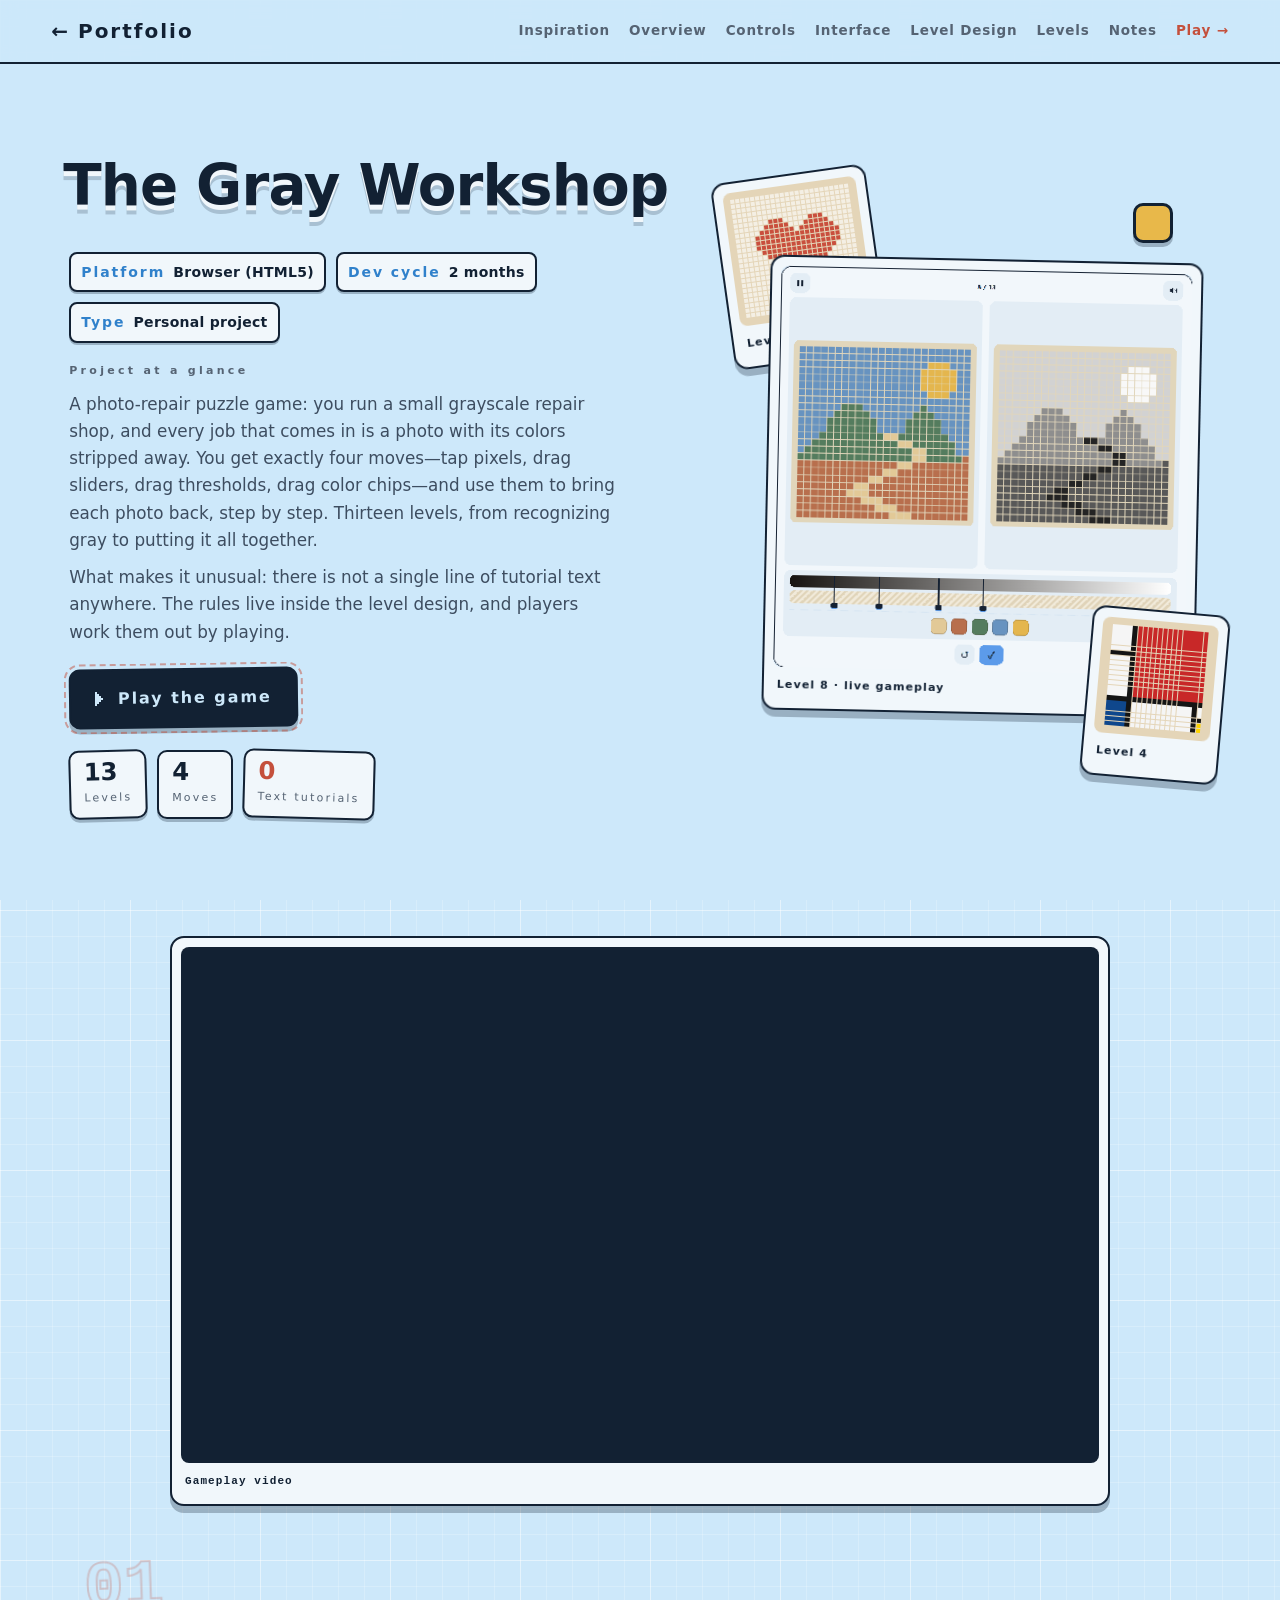
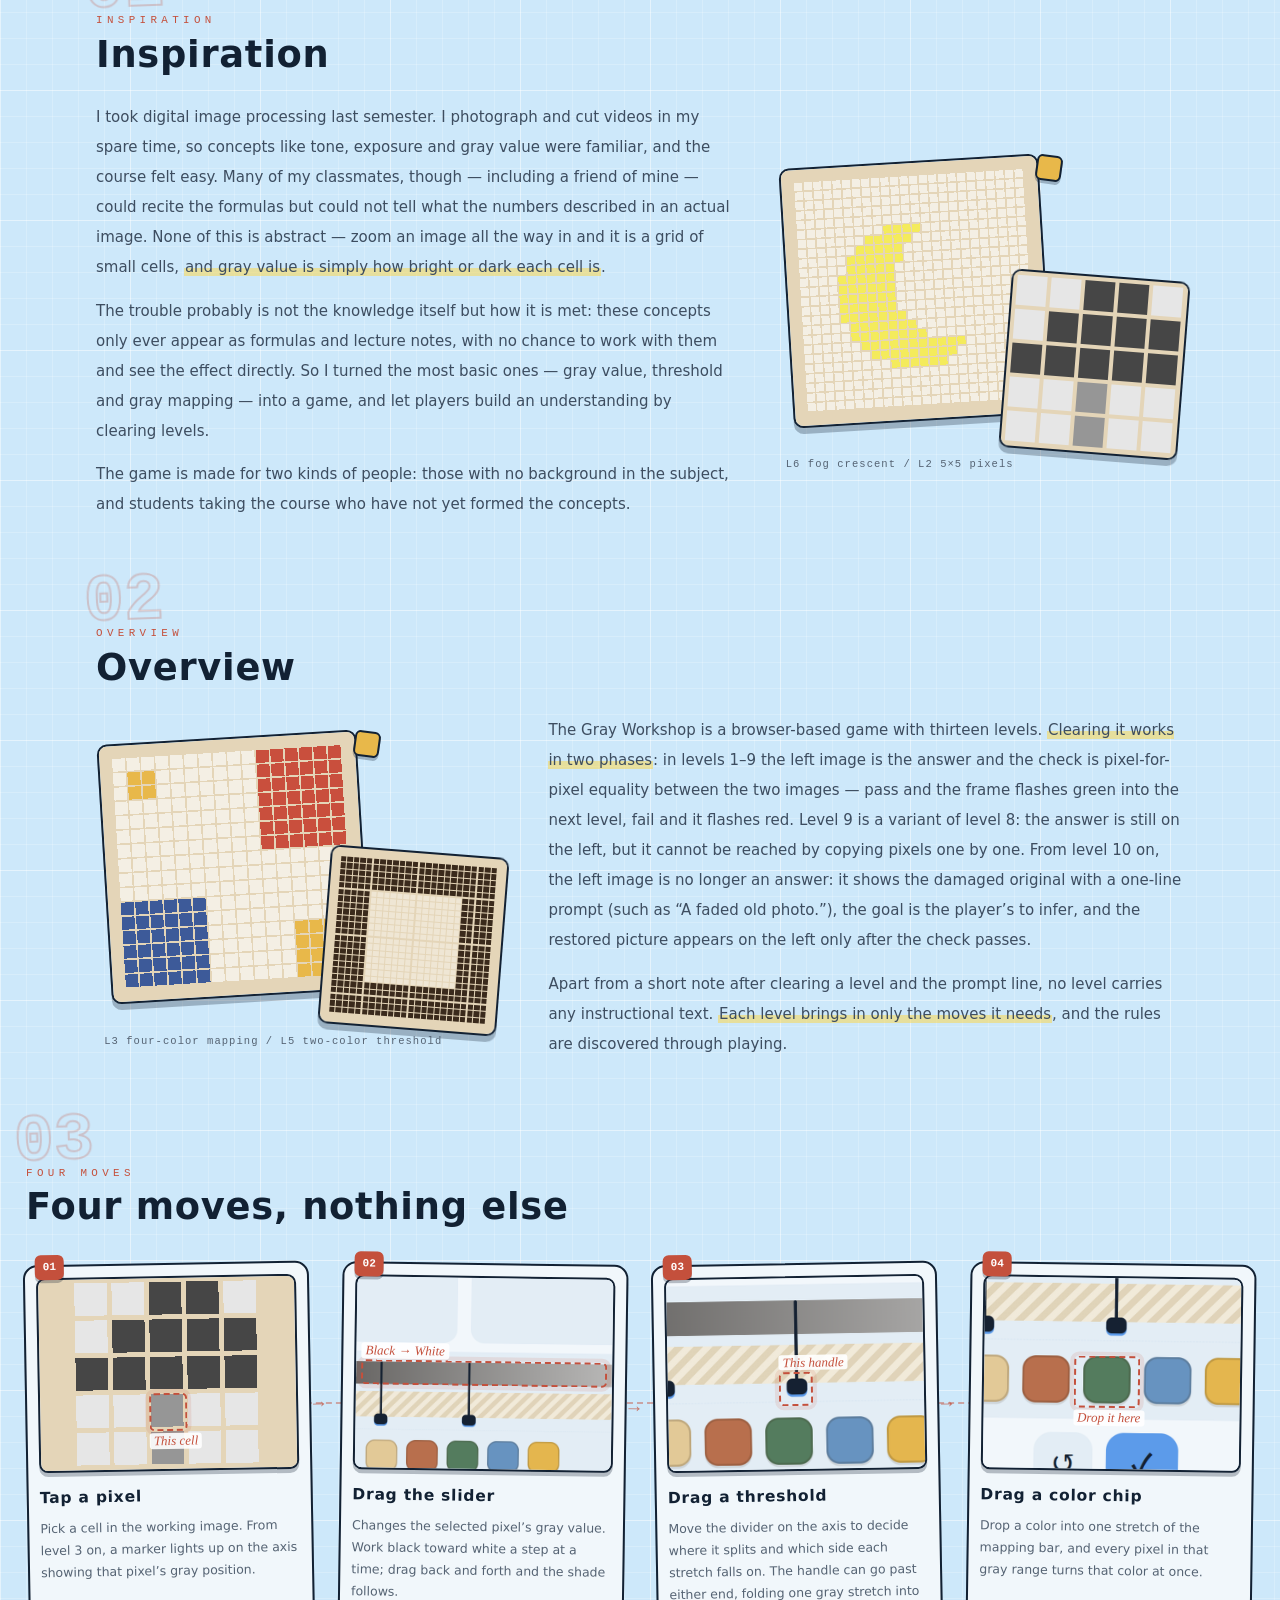
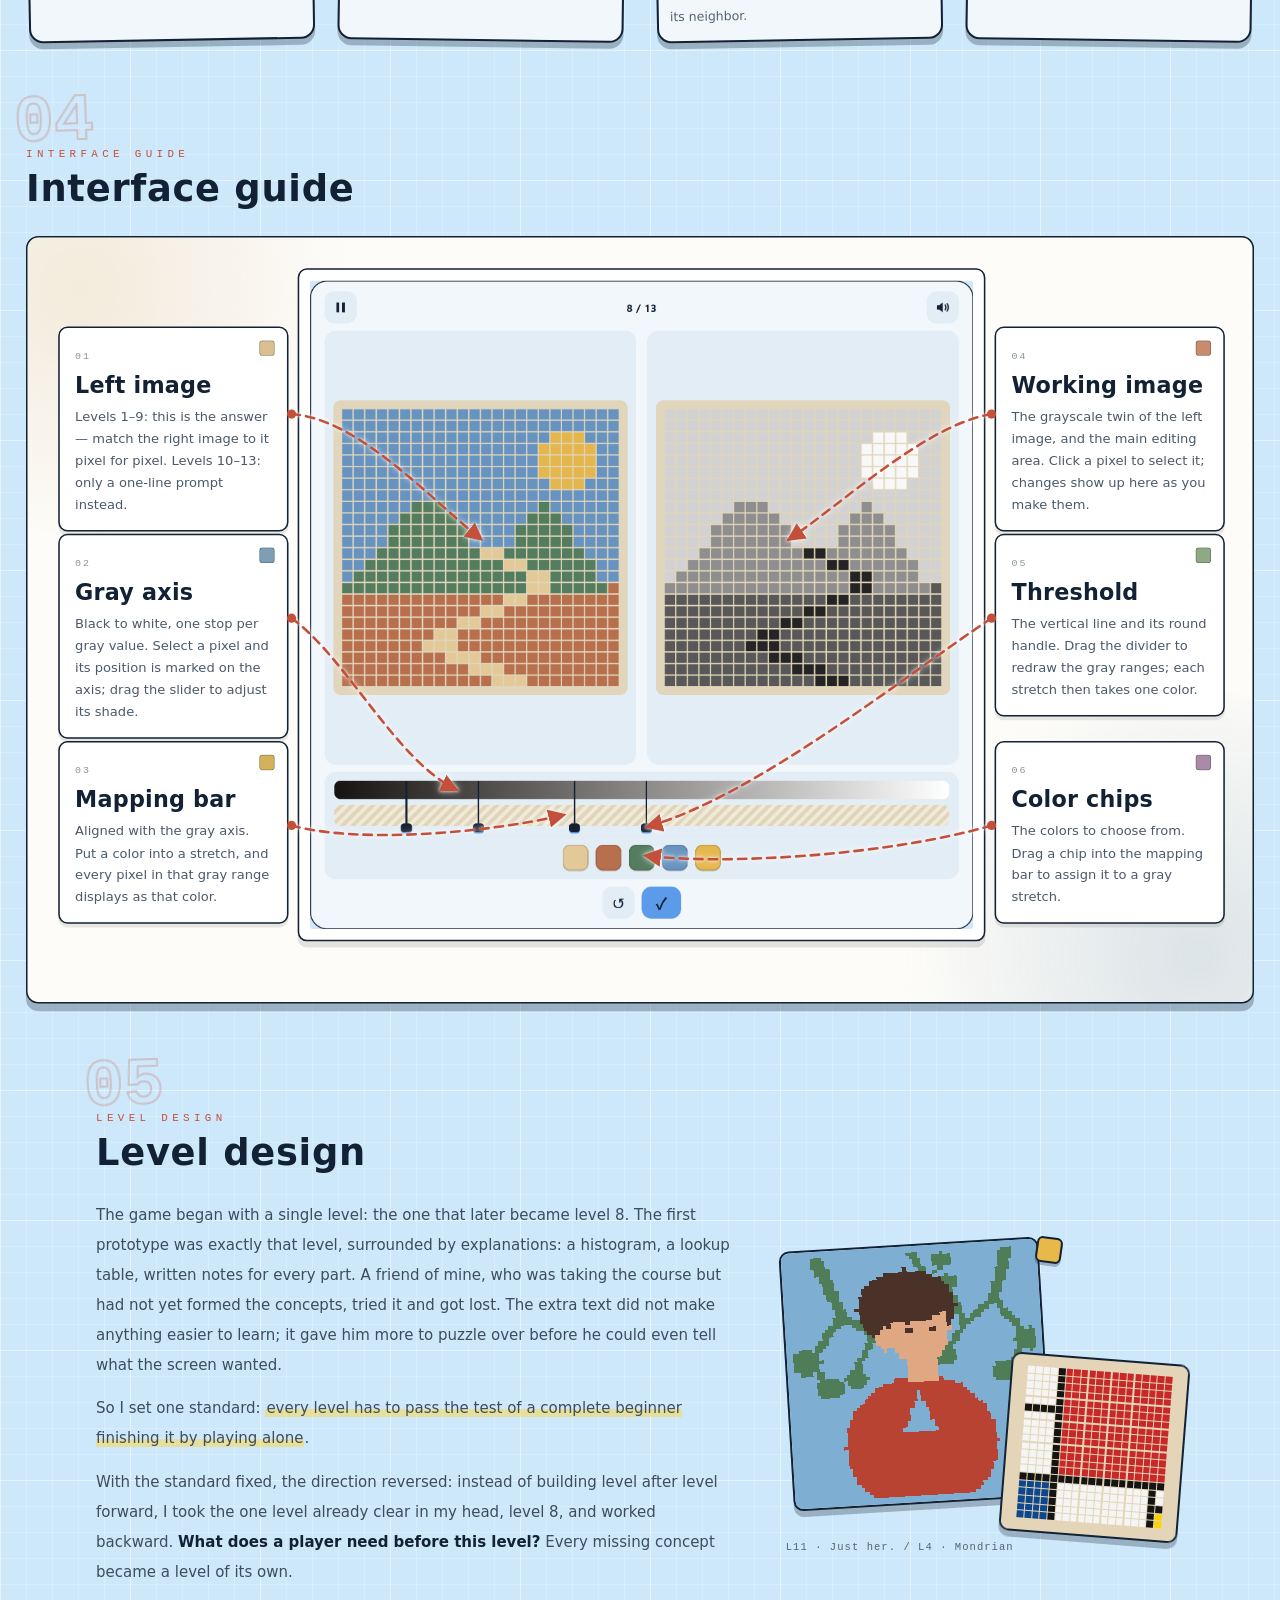
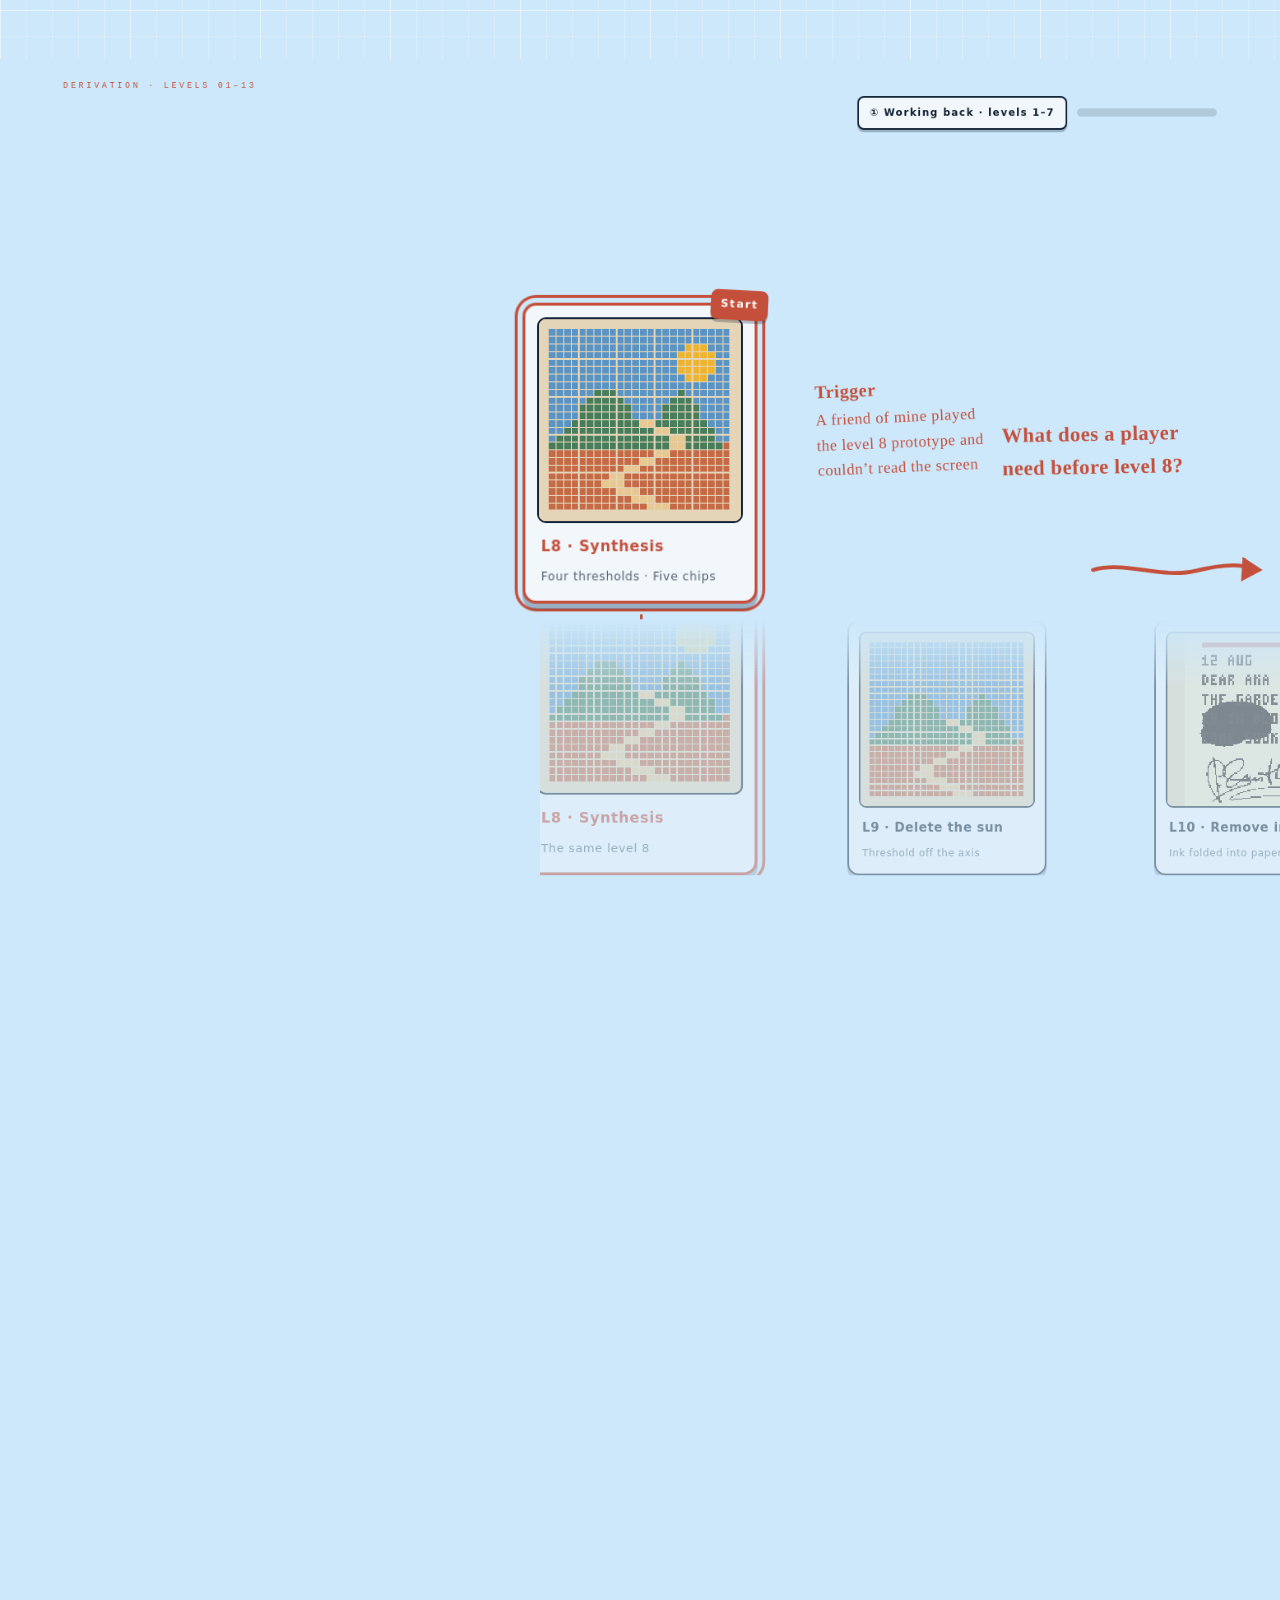
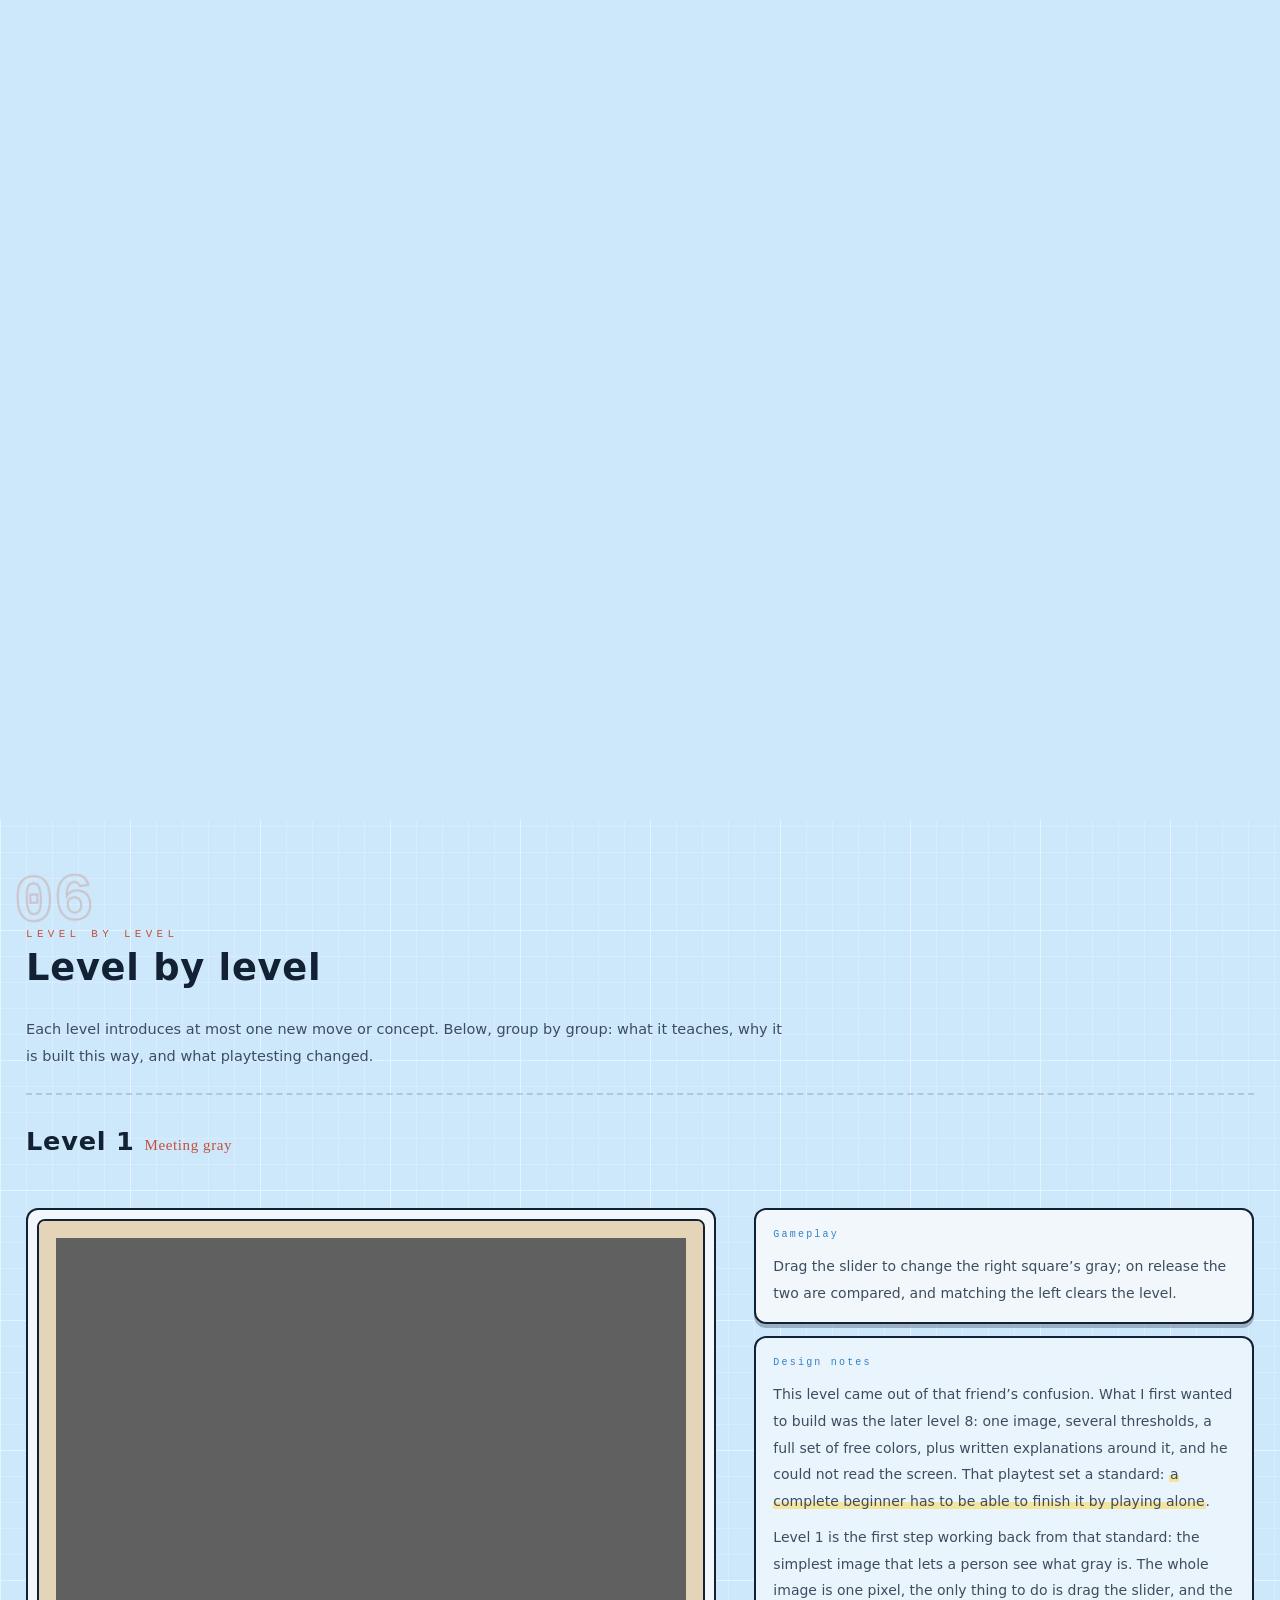
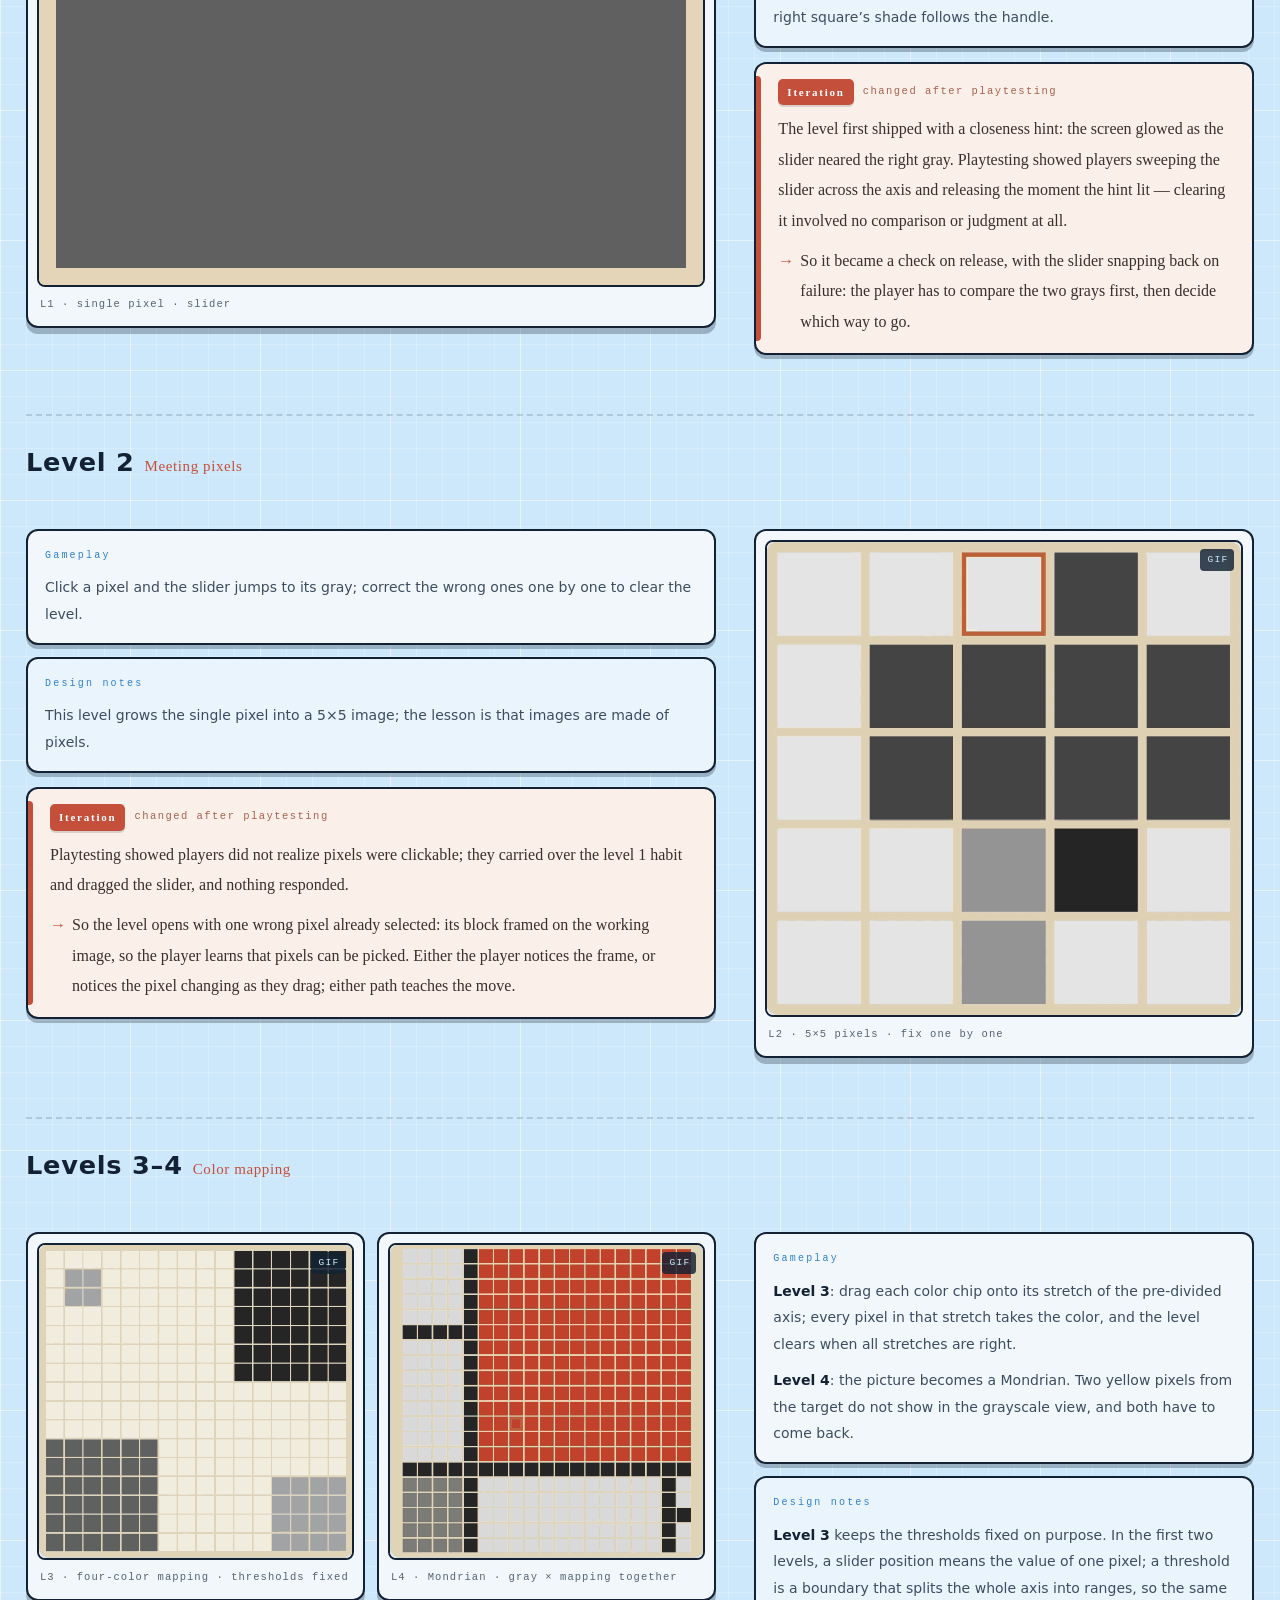
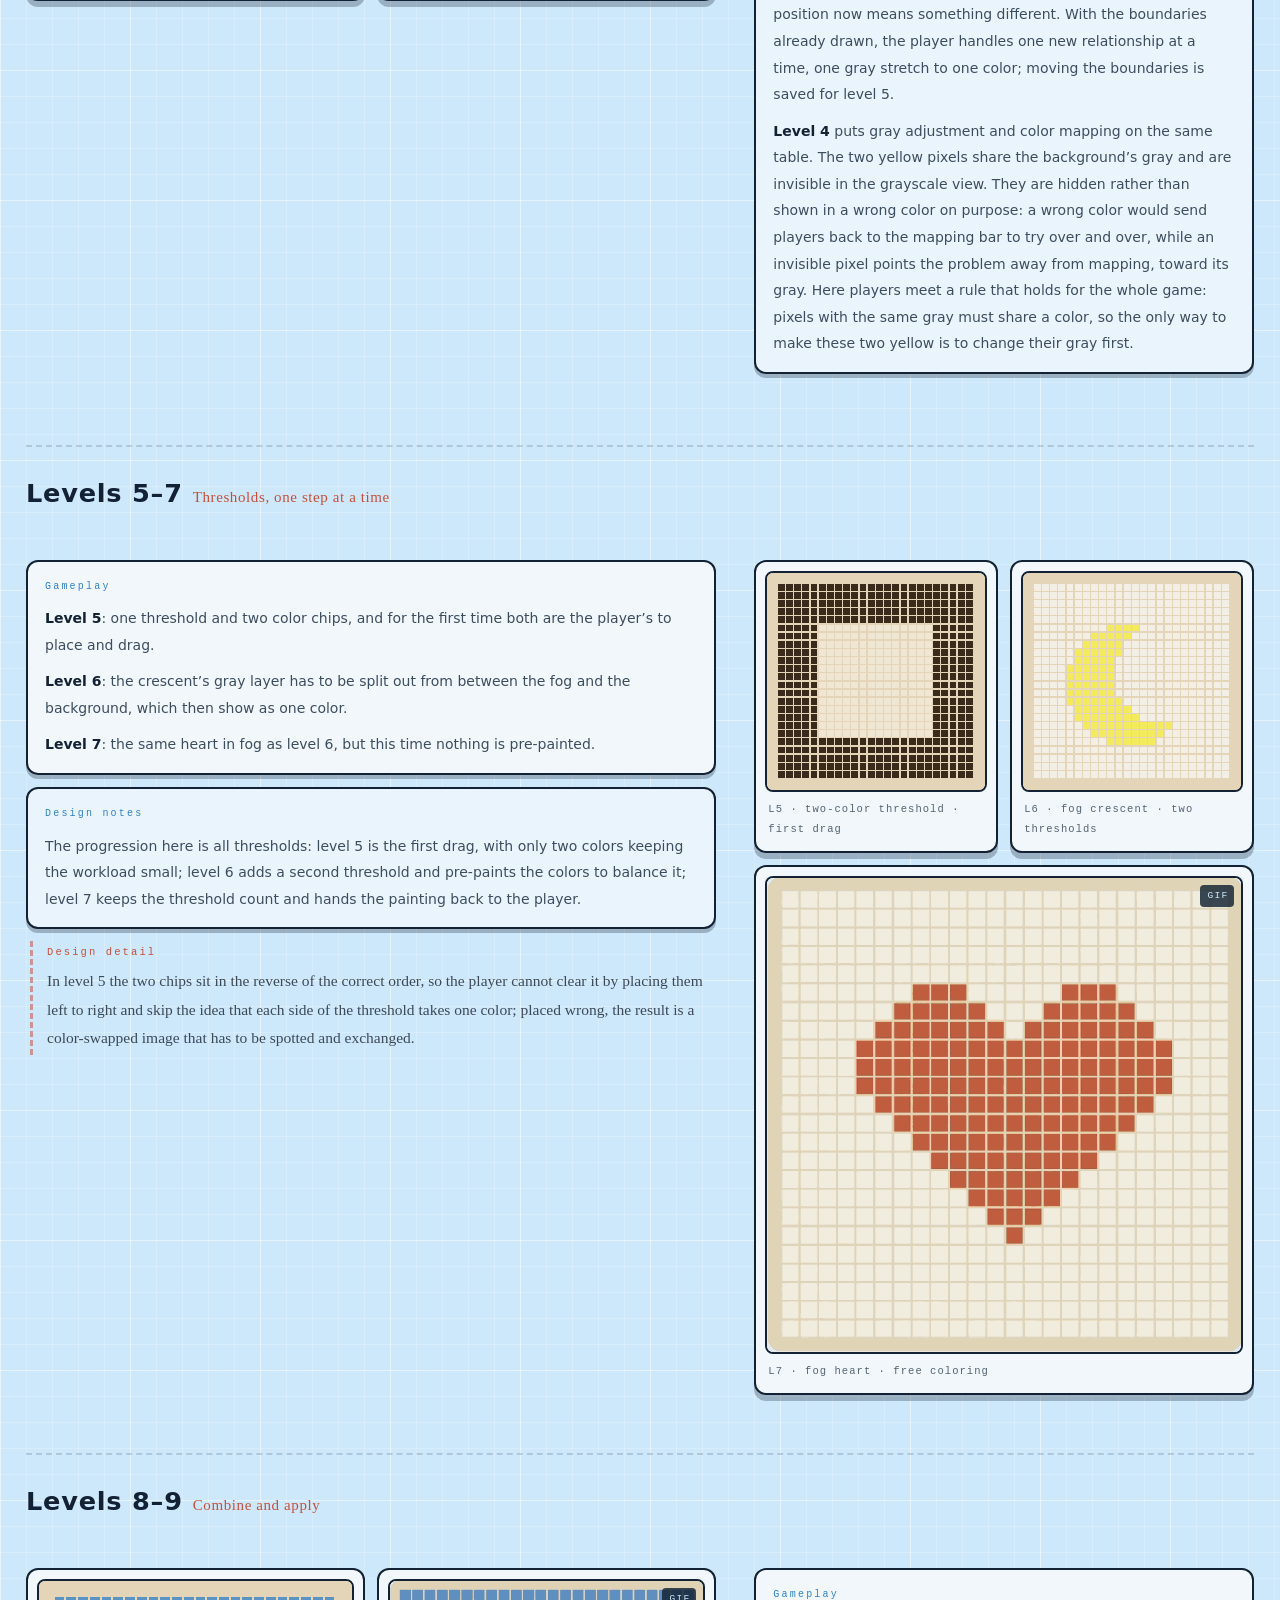
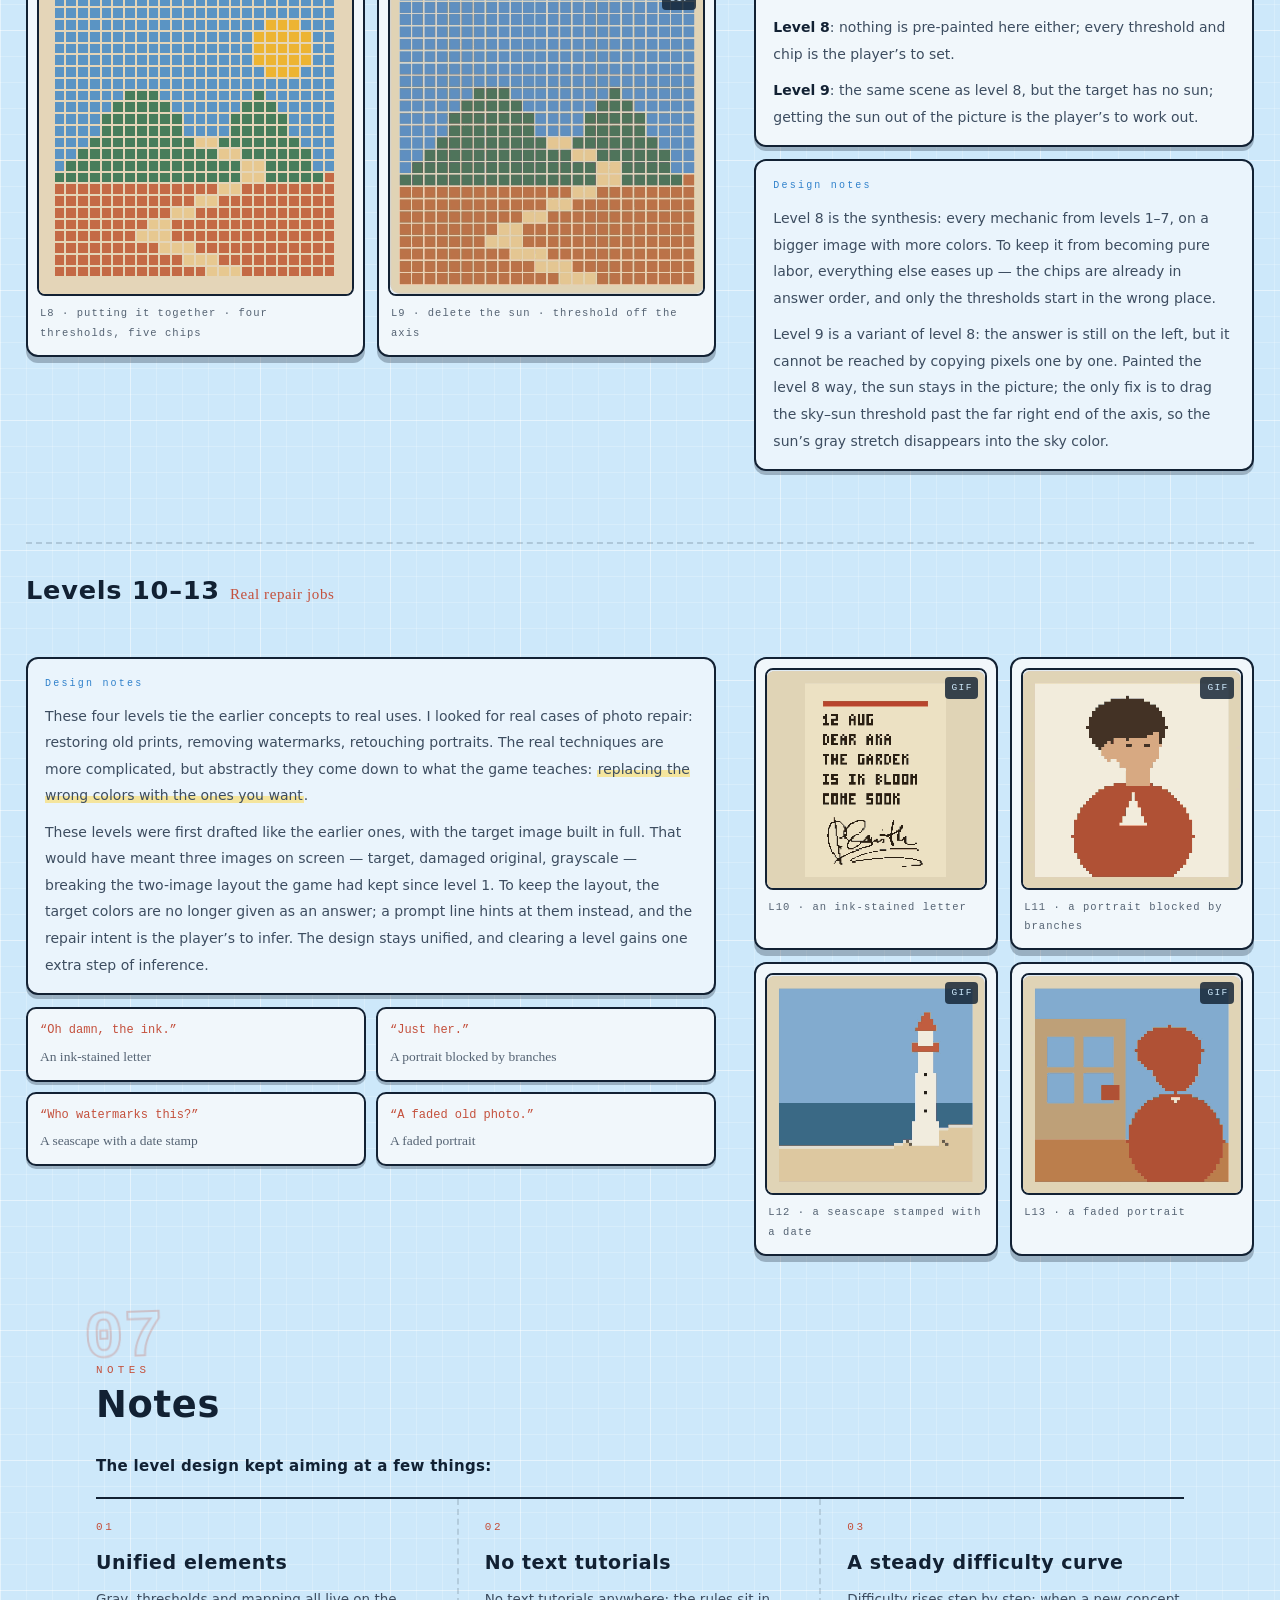
==== grayrepair/index.html @ 24b3aaa4 "Unify portfolio reading scale and responsive spacing" ====
<!DOCTYPE html>
<html lang="en">
<head>
<meta charset="UTF-8">
<meta name="viewport" content="width=device-width, initial-scale=1.0">
<title>The Gray Workshop — Game Design Portfolio</title>
<meta name="description" content="The Gray Workshop: a browser-based puzzle game about photo repair that teaches the basics of digital image processing through play. 13 levels, no text tutorials.">
<link rel="stylesheet" href="/portfolio-layout.css">
<style>
:root {
  --paper: #cde8fa;
  --card: #f1f7fb;
  --ink: #122133;
  --ink-soft: #3d4d60;
  --muted: #556373;
  --accent: #449df0;
  --accent-deep: #3081cb;
  --red: #c4503c;
  --line: #a9cdec;
  --shadow: rgba(18,33,51,.28);
  --mark: rgba(255,214,64,.5);
  --grid: rgba(255,255,255,.2);
  --grid-strong: rgba(255,255,255,.36);
  --warm: #fdfcf9;
  --sans: system-ui, -apple-system, "Segoe UI", Arial, sans-serif;
  --head: "Segoe UI", system-ui, -apple-system, Arial, sans-serif;
  --mono: "JetBrains Mono", "Cascadia Code", Consolas, "Courier New", monospace;
  --hand: "Bradley Hand", "Segoe Print", "Ink Free", cursive;
  --spring: cubic-bezier(.34,1.45,.5,1);
  --out: cubic-bezier(.22,.8,.28,1);
  --navh: 64px;
}
* { margin: 0; padding: 0; box-sizing: border-box; }
html { scroll-behavior: smooth; }
body {
  font-family: var(--sans);
  color: var(--ink);
  font-size: 16px;
  line-height: 1.9;
  overflow-x: hidden;
  background-color: var(--paper);
  background-image:
    linear-gradient(var(--grid-strong) 1px, transparent 1px),
    linear-gradient(90deg, var(--grid-strong) 1px, transparent 1px),
    linear-gradient(var(--grid) 1px, transparent 1px),
    linear-gradient(90deg, var(--grid) 1px, transparent 1px);
  background-size: 130px 130px, 130px 130px, 26px 26px, 26px 26px;
}
h1, h2, h3 { font-family: var(--head); }
img { display: block; }
.px { image-rendering: pixelated; }
.mono { font-family: var(--mono); }
.kai { font-family: var(--hand); }
mark, .mark {
  background: linear-gradient(transparent 58%, var(--mark) 58%);
  color: inherit; padding: 0 1px;
}

.site-head {
  position: sticky; top: 0; z-index: 60;
  height: var(--navh);
  background: rgba(205,232,250,.9);
  backdrop-filter: blur(8px);
  border-bottom: 2px solid var(--ink);
}
.progress {
  position: absolute; left: 0; bottom: -2px; height: 3px; width: 0;
  background: var(--red); z-index: 2;
}
.head-inner {
  width: min(calc(100% - 2 * var(--portfolio-gutter)), var(--portfolio-project-width)); height: 100%; margin: 0 auto;
  display: flex; align-items: center; justify-content: space-between; gap: 12px;
  padding: 0;
}
.brand {
  display: flex; align-items: center;
  color: var(--ink); text-decoration: none;
  font-weight: 900; letter-spacing: .1em; white-space: nowrap;
  font-size: 20px;
}
.brand span { margin-inline-end:8px; }
.brand:hover { color:var(--red); }
.site-nav { display: flex; align-items: center; flex-wrap: wrap; justify-content: flex-end; }
.site-nav a {
  position: relative; margin-left: 19px;
  color: var(--muted); text-decoration: none;
  font-size: 13.5px; font-weight: 600; letter-spacing: .06em;
  transition: color .2s ease;
}
.site-nav a::after {
  content: ""; position: absolute; left: 0; right: 0; bottom: -6px; height: 2px;
  background: var(--red); transform: scaleX(0); transform-origin: left;
  transition: transform .32s var(--out);
}
.site-nav a:hover, .site-nav a.active { color: var(--red); }
.site-nav a:hover::after, .site-nav a.active::after { transform: scaleX(1); }
.site-nav a.nav-play { color: var(--red); font-weight: 800; }
.site-nav a.nav-play::after { display: none; }

.hero {
  position: relative;
  min-height: calc(100svh - var(--navh));
  padding: clamp(28px,5vh,64px) var(--portfolio-gutter) clamp(28px,4vh,48px);
  display: flex; flex-direction: column; justify-content: center;
  background: var(--paper);
  overflow: hidden;
}
.hero .b-grid {
  display: grid;
  grid-template-columns: minmax(0, 1.4fr) minmax(0, 1fr);
  gap: clamp(40px, 5vw, 80px); padding-inline: 12px 30px;
  align-items: center;
  width: 100%; max-width: var(--portfolio-project-width); margin: 0 auto;
}
.hero .title {
  font-weight: 900;
  font-size: clamp(2.5rem,4.4vw,5.15rem);
  letter-spacing: -.015em; line-height: 1.14;
  text-shadow: 0 5px 0 #f1f7fb, 0 9px 0 rgba(18,33,51,.2);
  margin-bottom: 34px;
}
.hero .facts { display: flex; flex-wrap: wrap; gap: 10px; margin: 0 0 18px 6px; list-style: none; }
.hero .facts li {
  display: flex; align-items: baseline; gap: 8px;
  background: var(--card); border: 2px solid var(--ink); border-radius: 8px;
  box-shadow: 0 2px 0 var(--shadow);
  padding: 5px 10px; font-size: var(--portfolio-meta-size); font-weight: 600; letter-spacing: .02em;
}
.hero .facts b { font-weight: 700; color: var(--accent-deep); letter-spacing: .14em; }
.hero .overview { max-width: 54ch; margin: 0 0 24px 6px; }
.hero .overview h2 {
  font-size: 11px; font-weight: 700; letter-spacing: .3em; color: var(--muted); margin-bottom: 9px;
}
.hero .overview p { font-size: var(--portfolio-intro-size); line-height: 1.62; }
.hero .overview p + p { margin-top: .6em; }
.hero .nums { display: flex; gap: 10px; list-style: none; flex-wrap: wrap; margin-left: 6px; }
.hero .nums li {
  background: var(--card); border: 2px solid var(--ink); border-radius: 10px;
  box-shadow: 0 3px 0 var(--shadow); padding: 8px 13px;
}
.hero .nums li:nth-child(1) { rotate: -1.5deg; }
.hero .nums li:nth-child(3) { rotate: 1.5deg; }
.hero .nums b { display: block; font-size: clamp(24px,1.9vw,30px); font-weight: 900; line-height: 1; }
.hero .nums span { display: block; margin-top: 4px; font-size: 11px; letter-spacing: .2em; color: var(--muted); }
.hero .nums .zero b { color: var(--red); }
.hero .b-stack { position: relative; padding: 34px 0 34px 14px; }
.hero .card {
  background: var(--card); border: 2px solid var(--ink); border-radius: 14px;
  box-shadow: 0 7px 0 var(--shadow); padding: 9px;
}
.hero .card img { width: 100%; height: auto; border-radius: 8px; }
.hero .card figcaption { padding: 8px 4px 3px; font-size: 11px; font-weight: 600; letter-spacing: .1em; }
.hero .card-main { rotate: 1.2deg; z-index: 2; position: relative; }
.hero .card-side1 { position: absolute; width: 35%; left: -30px; top: -52px; rotate: -8deg; z-index: 1; }
.hero .card-side2 { position: absolute; width: 31%; right: -26px; bottom: -32px; rotate: 5deg; z-index: 3; }
.hero .sun {
  position: absolute; top: -22px; right: 26px; width: 40px; height: 40px;
  background: #e8b84a; border: 3px solid var(--ink); border-radius: 10px;
  box-shadow: 0 4px 0 var(--shadow); z-index: 4;
}
.hero-cta { display: flex; align-items: center; gap: 16px; flex-wrap: wrap; margin: -2px 0 22px 6px; }
.btn-play {
  position: relative; display: inline-flex; align-items: center; gap: 11px;
  padding: 13px 24px 13px 20px;
  background: var(--ink); color: var(--paper); text-decoration: none;
  border: 2px solid var(--ink); border-radius: 11px;
  box-shadow: 0 5px 0 var(--shadow);
  font-size: 16px; font-weight: 900; letter-spacing: .12em;
  rotate: -.8deg;
  transition: translate .3s var(--spring), rotate .3s var(--spring),
              box-shadow .3s var(--out), background .3s ease;
}
.btn-play::before {
  content: ""; position: absolute; inset: -7px; border-radius: 16px;
  border: 2px dashed rgba(196,80,60,.5); pointer-events: none;
}
.btn-play .tri { flex: none; }
.btn-play:hover { translate: 0 -4px; rotate: 0deg; box-shadow: 0 9px 0 var(--shadow); background: #0b1725; }
.btn-play:active { translate: 0 -1px; box-shadow: 0 3px 0 var(--shadow); }

main { position: relative; }
.sec {
  position: relative;
  max-width: 1140px;
  margin: clamp(104px,11vh,140px) auto 0;
  padding: 0 26px;
  scroll-margin-top: calc(var(--navh) + 20px);
}
.sec-wide { max-width: 1280px; }
.sec-head {
  position: relative; z-index: 1;
  display: flex; align-items: flex-end; gap: 16px;
  margin-bottom: 26px;
}
.sec-ghost {
  position: absolute; top: -54px; left: -12px;
  font-size: clamp(2.9rem,5.2vw,4.8rem); font-weight: 800; line-height: 1;
  color: transparent;
  -webkit-text-stroke: 2px rgba(196,80,60,.26);
  pointer-events: none; user-select: none;
  rotate: -2deg;
  z-index: 0;
}
.sec-en {
  color: var(--red); letter-spacing: .4em; font-size: .68rem;
  text-transform: uppercase; margin-bottom: 3px; font-family: var(--mono);
}
.sec-head h2 {
  font-size: clamp(1.7rem,3vw,2.3rem); font-weight: 900;
  letter-spacing: .02em; line-height: 1.15;
}
.sec-lead { max-width: 760px; margin-bottom: 22px; font-size: clamp(14.5px,.95vw,16px); color: var(--ink-soft); }
p { color: var(--ink-soft); }
.sec b, .sec strong { color: var(--ink); }

.asym-row {
  display: grid;
  grid-template-columns: minmax(0,1.22fr) minmax(0,.78fr);
  gap: clamp(26px,3.6vw,58px);
  align-items: center;
  margin: 10px 0 26px;
}
.asym-row.flip { grid-template-columns: minmax(0,.78fr) minmax(0,1.22fr); }
.asym-row.flip .asym-text { order: 2; }
.asym-row.flip .asym-art { order: 1; }
.sec-video { margin-top: clamp(28px,4vh,56px); }
.video-row { display: flex; justify-content: center; }
.video-frame {
  width: min(940px, 100%);
  background: var(--card); border: 2px solid var(--ink); border-radius: 14px;
  box-shadow: 0 7px 0 var(--shadow); padding: 9px;
}
.video-frame .vbox { border-radius: 8px; overflow: hidden; aspect-ratio: 16/9; background: var(--ink); }
.video-frame iframe { display: block; width: 100%; height: 100%; border: 0; }
.video-frame .video-cap { padding: 8px 4px 3px; font-size: 11px; font-weight: 600; letter-spacing: .1em; }
.asym-text p { font-size: clamp(15px,.98vw,16.5px); line-height: 2; }
.asym-text p + p { margin-top: .9em; }
.asym-art { position: relative; aspect-ratio: 5 / 4; }
.asym-art img {
  border: 2px solid var(--ink); border-radius: 10px;
  box-shadow: 0 6px 0 var(--shadow);
  background: #fff;
}
.asym-art .aa-1 { position: absolute; width: 64%; left: 2%; top: 4%; rotate: -3.5deg; z-index: 1; }
.asym-art .aa-2 { position: absolute; width: 44%; right: 0; bottom: 6%; rotate: 4.5deg; z-index: 2; }
.asym-art .aa-chip {
  position: absolute; right: 30%; top: 2%; width: 26px; height: 26px;
  background: #e8b84a; border: 2px solid var(--ink); border-radius: 6px;
  box-shadow: 0 3px 0 var(--shadow); z-index: 3; rotate: 8deg;
}
.asym-art .aa-cap {
  position: absolute; left: 2%; bottom: -2px;
  font-size: 10.5px; letter-spacing: .1em; color: var(--muted); z-index: 3;
}

.ops-rail {
  position: relative;
  display: grid; grid-template-columns: repeat(4,minmax(0,1fr));
  gap: clamp(20px,2.2vw,34px);
  margin: 34px 0 8px;
}
.ops-rail::before {
  content: ""; position: absolute; left: 4%; right: 4%; top: 37%;
  border-top: 2px dashed rgba(196,80,60,.45); z-index: 0;
}
.op::after {
  content: "→"; position: absolute; right: -19px; top: 33%;
  font-family: var(--hand); font-size: 19px; color: var(--red);
  opacity: .75; z-index: 2;
}
.op:last-child::after { display: none; }
.op {
  position: relative; z-index: 1;
  background: var(--card); border: 2px solid var(--ink); border-radius: 14px;
  box-shadow: 0 6px 0 var(--shadow);
  padding: 11px 11px 13px;
  transition: translate .35s var(--spring), rotate .35s var(--spring);
}
.op:nth-child(odd) { rotate: -1deg; }
.op:nth-child(even) { rotate: .8deg; }
.op:hover { translate: 0 -6px; rotate: 0deg; }
.op-no {
  position: absolute; top: -12px; left: 10px; z-index: 3;
  background: var(--red); color: #fff;
  font-family: var(--mono); font-size: 11px; font-weight: 700;
  padding: 2px 8px; border-radius: 6px; box-shadow: 0 3px 0 var(--shadow);
}
.op-deck {
  position: relative; aspect-ratio: 4 / 3; overflow: hidden;
  background: #eaf3fb; border: 2px solid var(--ink); border-radius: 9px;
  margin-bottom: 11px; box-shadow: 0 4px 0 var(--shadow);
}
.op-deck img { display: block; width: 100%; height: 100%; object-fit: cover; }
.op-deck.is-pix img { image-rendering: pixelated; }
.op-mark {
  position: absolute; border: 2px dashed var(--red); border-radius: 5px;
  box-shadow: 0 0 0 4px rgba(196,80,60,.12); pointer-events: none;
}
.op-mark::after {
  content: attr(data-label);
  position: absolute; left: -2px; top: -19px;
  font-family: var(--hand); font-size: 13px; line-height: 1.2;
  color: var(--red); background: rgba(255,255,255,.9);
  padding: 0 4px; border-radius: 3px; white-space: nowrap;
}
.op-mark.below::after { top: auto; bottom: -20px; }
.op h3 { font-size: 15.5px; font-weight: 900; letter-spacing: .05em; margin-bottom: 5px; }
.op p { font-size: 12.5px; line-height: 1.75; color: var(--muted); }

.guide-wrap { position: relative; width: 100%; margin: 26px auto 0; }
.guide-canvas {
  position: relative; width: 1600px; height: 1000px;
  transform-origin: top left;
  background: var(--warm);
  border: 2px solid var(--ink); border-radius: 16px;
  box-shadow: 0 10px 0 var(--shadow);
  overflow: hidden;
}
.gc-wash { position: absolute; border-radius: 50%; filter: blur(2px); pointer-events: none; }
.gc-wash.w1 { left: -180px; top: -160px; width: 620px; height: 560px; background: radial-gradient(circle at 40% 40%, rgba(217,192,143,.28), rgba(217,192,143,0) 70%); }
.gc-wash.w2 { right: -200px; bottom: -180px; width: 680px; height: 600px; background: radial-gradient(circle at 60% 60%, rgba(126,159,179,.26), rgba(126,159,179,0) 70%); }
.gc-shot {
  position: absolute; left: 352px; top: 40px; width: 896px;
  background: #fff; border: 2px solid var(--ink); border-radius: 12px;
  padding: 14px; box-shadow: 0 8px 0 rgba(46,43,37,.12);
}
.gc-shot img { width: 100%; height: auto; border-radius: 4px; }
.gc-card {
  position: absolute; width: 300px; min-height: 220px;
  background: #fff; border: 2px solid var(--ink); border-radius: 12px;
  padding: 20px 20px 18px; box-shadow: 0 5px 0 rgba(46,43,37,.1);
}
.gc-card .chip { position: absolute; right: 16px; top: 16px; width: 20px; height: 20px; border-radius: 4px; border: 1.5px solid rgba(18,33,51,.35); }
.gc-card .no { font-family: var(--mono); font-size: 13px; letter-spacing: .2em; color: #8a968d; }
.gc-card b { display: block; font-size: 29px; font-weight: 900; line-height: 1.25; margin: 6px 0 8px; letter-spacing: .01em; }
.gc-card p { font-size: 17px; line-height: 1.7; color: #4a5a6b; }
.gc-arrows { position: absolute; inset: 0; width: 1600px; height: 1000px; pointer-events: none; }
.gc-arrows path.lead {
  fill: none; stroke: #c4503c; stroke-width: 3.4;
  stroke-dasharray: 11 8; stroke-linecap: round;
  filter: drop-shadow(0 0 2px rgba(255,255,255,.9)) drop-shadow(0 0 5px rgba(255,255,255,.55));
}
.gc-arrows circle { fill: #c4503c; }
.gc-arrows path.tip { fill: #c4503c; }
@media (max-width: 900px) {
  .guide-canvas {
    display: grid; gap: 14px; width: 100%; height: auto !important;
    transform: none !important; padding: 22px 18px 26px;
  }
  .gc-shot, .gc-card { position: relative; left: auto !important; top: auto !important; width: auto; }
  .gc-shot { max-width: 100%; }
  .gc-card { min-height: 0; }
  .gc-arrows, .gc-wash { display: none; }
  .guide-wrap { height: auto !important; }
}

.rail-wrap { position: relative; width: 100%; background: var(--paper); margin-top: clamp(60px,8vh,100px); scroll-margin-top: var(--navh); }
.rail-stage { position: sticky; top: var(--navh); height: calc(100vh - var(--navh)); overflow: hidden; }
.rail-fit { position: absolute; left: 0; top: 0; transform-origin: 0 0; will-change: transform; }
#cam { position: absolute; inset: 0; will-change: transform; }
.rail-head { position: absolute; left: 6vw; top: 2.6vh; z-index: 5; }
.rail-head > div { display: flex; align-items: baseline; flex-wrap: wrap; gap: 0 18px; }
.rail-head .sec-en { flex: 0 0 100%; font-size: 10px; letter-spacing: .34em; margin-bottom: 3px; }
.rail-head h2 { font-size: 31px; font-weight: 900; letter-spacing: .02em; line-height: 1.1; }
.track { position: absolute; left: 0; display: flex; align-items: flex-start; gap: var(--rail-gap-l, 96px); will-change: transform; }
#trackU { z-index: 3; gap: var(--rail-gap-u, 78px); }
#trackU .st { z-index: 1; }
#trackL { z-index: 2; transition: opacity .25s linear; }
#trackL.ghost {
  opacity: .45;
  -webkit-mask-image: linear-gradient(180deg, transparent 0, #000 26%);
  mask-image: linear-gradient(180deg, transparent 0, #000 26%);
}
.st {
  flex: none; width: var(--st-w, 252px);
  background: var(--card); border: 2px solid var(--ink); border-radius: 14px;
  box-shadow: 0 6px 0 var(--shadow); padding: 12px;
  transition: opacity .2s linear;
  position: relative; transform-origin: 50% 92%;
}
.st .st-thumb {
  display: block; width: 100%; aspect-ratio: 1;
  background: #fff; border: 2px solid var(--ink); border-radius: 9px; overflow: hidden;
}
.st .st-thumb img { width: 100%; height: 100%; }
.st figcaption { padding: 10px 4px 2px; }
.st b, .st i { white-space: nowrap; overflow: hidden; text-overflow: ellipsis; }
.st b { display: block; font-size: 15px; font-weight: 900; letter-spacing: .04em; }
.st i { display: block; font-style: normal; margin-top: 5px; font-size: 12px; color: var(--muted); letter-spacing: .05em; }
#trackU .st:not(.hub) .st-thumb img { filter: grayscale(1) contrast(.92); }
.st.live { box-shadow: 0 6px 0 var(--shadow), 0 0 0 3px var(--accent); }
.st.live b { color: var(--accent-deep); }
.st.hub {
  transform: scale(1.18); transform-origin: 50% 100%;
  border: 3px solid var(--red);
  box-shadow: 0 6px 0 var(--shadow), 0 0 0 5px var(--paper), 0 0 0 8px var(--red);
}
.st.hub .st-thumb img { filter: none !important; }
.st.hub .tag {
  position: absolute; top: -16px; right: -14px;
  background: var(--red); color: #fff;
  font-size: 11px; font-weight: 700; letter-spacing: .14em;
  padding: 5px 10px; border-radius: 7px;
  box-shadow: 0 3px 0 var(--shadow); rotate: 3deg;
}
.st.hub b { color: var(--red); }
#chainLine { position: absolute; left: 0; top: calc(-1 * var(--rail-chain, 134px)); height: 30px; overflow: visible; pointer-events: none; z-index: 0; }
#chainLine path { stroke: var(--red); stroke-width: 2.5; stroke-dasharray: 12 9; stroke-linecap: round; fill: none; opacity: .55; }
#chainLine circle { fill: var(--red); opacity: .55; }
#noteLayer { position: absolute; inset: 0; pointer-events: none; z-index: 2; overflow: visible; }
.lvnote {
  position: absolute; left: 0; transform: translateX(-50%);
  width: max-content; text-align: center; white-space: nowrap;
  font-family: var(--hand); font-size: var(--rail-up-size, 19px); line-height: 1.4;
  color: var(--red); letter-spacing: .02em;
}
.lvnote.up { top: calc(-1 * var(--rail-up, 187px)); }
.lvnote.dn { top: calc(-1 * var(--rail-dn, 102px)); line-height: 1.4; color: #4e6072; letter-spacing: .05em; }
.st.finale {
  width: 340px; background: transparent; border: 0; box-shadow: none;
  padding: 14px 4px 0; display: block;
}
.st.finale.live { box-shadow: none; }
.st.finale .fin-seal {
  display: inline-block; border: 2px solid var(--red); color: var(--red);
  font-size: 11px; font-weight: 700; letter-spacing: .2em;
  padding: 2px 9px; border-radius: 4px; rotate: -4deg; margin-bottom: 16px;
}
.st.finale b {
  display: block; font-family: var(--hand); font-size: 33px; line-height: 1.5;
  color: var(--red); letter-spacing: .04em;
  white-space: normal; overflow: visible; text-overflow: clip;
}
.st.finale .fin-line { display: block; margin: 4px 0 12px; color: rgba(196,80,60,.5); }
.st.finale i { display: block; font-style: normal; font-size: 12px; color: var(--muted); letter-spacing: .1em; }
.ask { flex: none; width: 560px; height: 236px; align-self: center; position: relative; }
.ask .why {
  position: absolute; left: 0; top: -6px; width: 210px;
  font-family: var(--hand); font-size: 19px; line-height: 1.6;
  color: var(--red); letter-spacing: .03em; rotate: -2.5deg;
}
.ask .why b { display: block; font-size: 22px; margin-bottom: 2px; }
.ask q {
  position: absolute; left: 226px; top: 46px; width: 330px;
  font-family: var(--hand); font-size: 25px; font-weight: 700; line-height: 1.6;
  color: var(--red); letter-spacing: .02em; quotes: none; rotate: -1deg;
}
.ask q small { display: block; margin-top: 6px; font-size: 13px; font-weight: 400; color: var(--muted); letter-spacing: .06em; }
.ask > svg { position: absolute; right: 6px; bottom: -28px; overflow: visible; }
.tail { flex: none; width: 272px; align-self: center; rotate: 1.5deg; font-family: var(--hand); font-size: 18px; line-height: 1.65; color: var(--red); letter-spacing: .03em; }
#link { position: absolute; z-index: 4; width: 0; border-left: 3px dashed var(--red); pointer-events: none; }
#link span {
  position: absolute; left: 14px; top: 50%; translate: 0 -50%; white-space: nowrap;
  background: var(--red); color: #fff; font-size: 11px; font-weight: 700; letter-spacing: .16em;
  padding: 5px 10px; border-radius: 7px; box-shadow: 0 3px 0 var(--shadow);
}
.ext-note { position: absolute; z-index: 5; left: 50%; transform: translateX(-50%); width: min(58vw, 1000px); opacity: 0; pointer-events: none; }
.ext-note .ext-main { font-family: var(--hand); font-weight: 700; font-size: clamp(23px,1.9vw,31px); color: var(--red); letter-spacing: .04em; line-height: 1.3; }
.ext-note .ext-sub { font-size: 14.5px; font-weight: 600; color: var(--muted); letter-spacing: .08em; margin-top: 4px; }
.ext-note svg { display: block; width: 100%; height: 54px; margin: 6px 0 4px; overflow: visible; color: var(--red); opacity: .85; }
.rail-hud { position: absolute; z-index: 6; right: 6vw; top: 5vh; display: flex; align-items: center; gap: 12px; }
.rail-hud .phase {
  background: var(--card); border: 2px solid var(--ink); border-radius: 8px;
  box-shadow: 0 3px 0 var(--shadow); padding: 7px 13px;
  font-size: 12px; font-weight: 700; letter-spacing: .12em; min-width: 150px; text-align: center;
}
.rail-hud .bar { width: 170px; height: 10px; background: rgba(18,33,51,.15); border-radius: 6px; overflow: hidden; }
.rail-hud .bar b { display: block; height: 100%; width: 0; background: var(--red); border-radius: 6px; }

.lvg {
  display: grid;
  grid-template-columns: minmax(0,1.16fr) minmax(0,.84fr);
  gap: clamp(22px,3vw,44px);
  align-items: start;
  margin: 0 0 clamp(44px,6.5vh,78px);
  padding-top: 8px;
  border-top: 2px dashed rgba(18,33,51,.16);
}
.lvg.flip .lvg-media { order: 2; }
.lvg > .lvg-head { grid-column: 1 / -1; display: flex; align-items: baseline; flex-wrap: wrap; gap: 6px 14px; margin: 14px 0 4px; }
.lvg-title { font-size: clamp(1.3rem,2vw,1.75rem); font-weight: 900; letter-spacing: .03em; }
.lvg-title span { font-family: var(--hand); font-weight: 400; font-size: 15px; color: var(--red); margin-left: 10px; letter-spacing: .04em; }
.lvg-media { display: grid; gap: 12px; grid-template-columns: 1fr; }
.lvg-media.two, .lvg-media.multi { grid-template-columns: 1fr 1fr; }
.lvg-media.multi .shot:last-child:nth-child(odd) { grid-column: 1 / -1; }
.shot {
  background: var(--card); border: 2px solid var(--ink); border-radius: 12px;
  box-shadow: 0 6px 0 var(--shadow); padding: 9px;
  transition: translate .35s var(--spring);
}
.shot:hover { translate: 0 -5px; }
.shot .shot-img { position: relative; border: 2px solid var(--ink); border-radius: 8px; overflow: hidden; background: #fff; }
.shot img { width: 100%; height: auto; }
.shot figcaption { padding: 8px 3px 2px; font-family: var(--mono); font-size: 10.5px; letter-spacing: .1em; color: var(--muted); }
.shot .gif-badge {
  position: absolute; top: 7px; right: 7px;
  background: rgba(18,33,51,.82); color: #cde8fa;
  font-family: var(--mono); font-size: 9.5px; letter-spacing: .14em;
  padding: 2px 5.5px 2px 7px; border-radius: 4px;
}
.lv-txt .lv-card {
  background: var(--card); border: 2px solid var(--ink); border-radius: 12px;
  box-shadow: 0 4px 0 var(--shadow); padding: 15px 17px; margin-bottom: 12px;
}
.lv-card .lbl { font-family: var(--mono); font-size: 10px; letter-spacing: .22em; color: var(--accent-deep); margin-bottom: 6px; }
.lv-card p { font-size: 14px; line-height: 1.9; }
.lv-card p + p { margin-top: .7em; }
.lv-card.is-note { background: #eaf4fc; }
.iter {
  position: relative; margin: 14px 0 0; padding: 15px 18px 16px 22px;
  background: #fbefea; border: 2px solid var(--ink); border-radius: 12px;
  box-shadow: 0 4px 0 var(--shadow);
}
.iter::before {
  content: ""; position: absolute; left: 0; top: 12px; bottom: 12px; width: 5px;
  background: var(--red); border-radius: 0 4px 4px 0;
}
.iter-head { display: flex; align-items: center; gap: 9px; margin-bottom: 9px; }
.iter-tag {
  background: var(--red); color: #fff; font-size: 11px; font-weight: 700;
  letter-spacing: .16em; padding: 3px 9px; border-radius: 5px;
  box-shadow: 0 2px 0 rgba(46,43,37,.16);
}
.iter-head em {
  font-style: normal; font-family: var(--mono); font-size: 10.5px;
  letter-spacing: .14em; color: #a5624f;
}
.iter p { font-family: var(--hand); font-size: 16px; line-height: 1.9; color: #3a2f2b; }
.iter p.chg { position: relative; margin-top: 10px; padding-left: 22px; }
.iter p.chg::before {
  content: "→"; position: absolute; left: 0; top: 0;
  color: var(--red); font-weight: 700;
}
.quote-note { border-left: 3px dashed rgba(196,80,60,.55); padding: 2px 0 2px 14px; margin: 12px 0 0 4px; }
.quote-note .q-tag { font-family: var(--mono); font-size: 10.5px; color: var(--red); letter-spacing: .2em; margin-bottom: 4px; }
.quote-note p { font-family: var(--hand); font-size: 15.5px; line-height: 1.85; color: #3c4a58; }
.scene-row { display: grid; grid-template-columns: 1fr 1fr; gap: 10px; margin-top: 12px; }
.scene-card { background: var(--card); border: 2px solid var(--ink); border-radius: 10px; padding: 10px 12px; box-shadow: 0 3px 0 var(--shadow); }
.scene-en { font-family: var(--mono); font-size: 12px; color: var(--red); }
.scene-zh { font-family: var(--hand); font-size: 13.5px; color: var(--muted); margin-top: 2px; }

.creed-lead {
  margin: 2px 0 16px;
  font-size: clamp(15px,1vw,17px); font-weight: 800;
  color: var(--ink); letter-spacing: .02em;
}
.creed {
  display: grid; grid-template-columns: repeat(3,minmax(0,1fr));
  border-top: 2px solid var(--ink); margin: 0 0 30px;
}
.creed > article { padding: 18px 26px 6px 0; border-right: 2px dashed rgba(18,33,51,.14); }
.creed > article + article { padding-left: 26px; }
.creed > article:last-child { border-right: 0; padding-right: 0; }
.creed .cr-no { font-family: var(--mono); font-size: 11px; letter-spacing: .24em; color: var(--red); }
.creed h3 { font-size: clamp(19px,1.4vw,23px); font-weight: 900; letter-spacing: .03em; margin: 7px 0 7px; }
.creed p { font-size: 13.5px; line-height: 1.85; }
.note-rows { border-top: 2px dashed rgba(18,33,51,.14); margin-top: 4px; }
.note-row {
  display: grid; grid-template-columns: minmax(0,.94fr) minmax(0,1.06fr);
  gap: clamp(24px,3.4vw,52px); align-items: baseline;
  padding: 26px 0; border-bottom: 2px dashed rgba(18,33,51,.14);
}
.note-row:last-child { border-bottom: 0; padding-bottom: 0; }
.note-row blockquote {
  font-family: var(--hand); font-size: clamp(19px,1.7vw,23px); line-height: 1.72;
  color: var(--red); padding-left: 18px;
  border-left: 3px dashed rgba(196,80,60,.5);
}
.note-row p { font-size: clamp(15px,.98vw,16.5px); line-height: 2; }

.play-frame-wrap {
  position: relative; border: 2px solid var(--ink); border-radius: 14px;
  overflow: hidden; background: #0d1620;
  box-shadow: 0 8px 0 var(--shadow); margin-top: 20px;
}
.play-frame { display: block; width: 100%; aspect-ratio: 16 / 10; border: 0; }
.play-alt { margin-top: 12px; font-size: 12px; color: var(--muted); }
.play-alt a { color: var(--red); font-weight: 700; }

.site-foot {
  margin-top: clamp(64px,9vh,110px);
  border-top: 2px solid var(--ink);
  background: rgba(241,247,251,.72);
  padding: 26px 26px 34px; text-align: center;
}
.site-foot p { font-size: 12px; letter-spacing: .1em; color: var(--ink); }
.site-foot .dim { color: var(--muted); margin-top: 6px; font-size: 11px; }

.rv { opacity: 0; transform: translateY(26px); transition: opacity .8s var(--out), transform .8s var(--out); transition-delay: var(--d,0s); }
.rv.in { opacity: 1; transform: none; }
@media (prefers-reduced-motion: reduce) { .rv { opacity: 1 !important; transform: none !important; } }

@media (max-width: 1180px) {
  .hero .b-grid { grid-template-columns: 1fr; gap: 40px; }
  .hero .b-stack { max-width: 620px; }
  .ops-rail { grid-template-columns: 1fr 1fr; }
  .ops-rail::before { display: none; }
  .asym-row, .asym-row.flip { grid-template-columns: minmax(0,1fr); }
  .asym-row.flip .asym-text { order: 0; }
  .asym-row.flip .asym-art { order: 1; }
  .asym-art { min-height: 360px; }
  .lvg, .lvg.flip { grid-template-columns: 1fr; }
  .lvg.flip .lvg-media { order: 0; }
  .creed { grid-template-columns: 1fr; }
  .creed > article { padding: 16px 0 14px; border-right: 0; border-bottom: 2px dashed rgba(18,33,51,.14); }
  .creed > article:last-child { border-bottom: 0; }
  .note-row { grid-template-columns: 1fr; gap: 10px; align-items: start; }
}
@media (max-width: 820px) {
  .hero .b-grid { grid-template-columns: minmax(0,1fr); gap:24px; padding-inline:0; }
  .hero .b-stack { max-width: 620px; padding-inline:0; }
  .site-nav a { margin-left: 11px; font-size: 12px; }
  .brand { font-size: 16px; letter-spacing: .04em; }
  .hero .card-side1, .hero .card-side2 { display: none; }
  .ops-rail { grid-template-columns: 1fr; }
  .lvg-media.two, .lvg-media.multi, .scene-row { grid-template-columns: 1fr; }
  .rail-hud { display: none; }
}
@media (max-width: 1050px) {
  .site-nav { flex: 1; min-width: 0; flex-wrap: nowrap; justify-content: flex-start; overflow-x: auto; }
  .site-nav a { flex: none; white-space: nowrap; }
}
@media (max-width: 820px) {
  .sec { overflow-x: clip; }
  .asym-text, .asym-art { min-width: 0; }
}
</style>
</head>
<body>
<header class="site-head">
  <i class="progress" id="progress" aria-hidden="true"></i>
  <div class="head-inner">
    <a class="brand" href="/#work" aria-label="Back to portfolio projects"><span aria-hidden="true">←</span> Portfolio</a>
    <nav class="site-nav" aria-label="Page menu">
      <a href="#inspiration">Inspiration</a>
      <a href="#overview">Overview</a>
      <a href="#ops">Controls</a>
      <a href="#interface">Interface</a>
      <a href="#levels">Level Design</a>
      <a href="#levels-detail">Levels</a>
      <a href="#notes">Notes</a>
      <a href="#play" class="nav-play">Play →</a>
    </nav>
  </div>
</header>

<main id="top">

  <section class="hero" id="hero">
    <div class="b-grid">
      <div>
        <h1 class="title rv" style="--d:.05s">The Gray Workshop</h1>
        <ul class="facts rv" style="--d:.12s">
          <li><b>Platform</b>Browser (HTML5)</li>
          <li><b>Dev cycle</b>2 months</li>
          <li><b>Type</b>Personal project</li>
        </ul>
        <div class="overview rv" style="--d:.2s">
          <h2>Project at a glance</h2>
          <p>A photo-repair puzzle game: you run a small grayscale repair shop, and every job that comes in is a photo with its colors stripped away. You get exactly four moves—tap pixels, drag sliders, drag thresholds, drag color chips—and use them to bring each photo back, step by step. Thirteen levels, from recognizing gray to putting it all together.</p>
          <p>What makes it unusual: there is not a single line of tutorial text anywhere. The rules live inside the level design, and players work them out by playing.</p>
        </div>
        <div class="hero-cta rv" style="--d:.3s">
          <a class="btn-play" href="https://jesse20050324.github.io/dip-game/game/blue/index.html" target="_blank" rel="noopener">
            <svg class="tri" viewBox="0 0 8 9" width="16" height="18" aria-hidden="true"><path d="M2 1h1v1h1v1h1v1h1v1h-1v1h-1v1h-1v1h-1z" fill="currentColor" shape-rendering="crispEdges"/></svg>
            <span>Play the game</span>
          </a>
        </div>
        <ul class="nums rv" style="--d:.38s">
          <li><b>13</b><span>Levels</span></li>
          <li><b>4</b><span>Moves</span></li>
          <li class="zero"><b>0</b><span>Text tutorials</span></li>
        </ul>
      </div>
      <div class="b-stack rv" style="--d:.3s">
        <span class="sun"></span>
        <figure class="card card-side1"><img class="px" src="素材/level-7.png" alt=""><figcaption>Level 7</figcaption></figure>
        <figure class="card card-side2"><img class="px" src="素材/level-4.png" alt=""><figcaption>Level 4</figcaption></figure>
        <figure class="card card-main">
          <img class="px" src="素材/game-level8.png" alt="Level 8, live gameplay">
          <figcaption>Level 8 · live gameplay</figcaption>
        </figure>
      </div>
    </div>
  </section>

  <section class="sec sec-video" id="video">
    <figure class="video-row rv">
      <div class="video-frame">
        <div class="vbox"><iframe src="https://www.youtube-nocookie.com/embed/rjIUUuGn3N0?rel=0" title="The Gray Workshop, gameplay video" loading="lazy" allow="accelerometer; autoplay; clipboard-write; encrypted-media; gyroscope; picture-in-picture; web-share" allowfullscreen></iframe></div>
        <figcaption class="video-cap mono">Gameplay video</figcaption>
      </div>
    </figure>
  </section>

  <section class="sec" id="inspiration">
    <div class="sec-head">
      <span class="sec-ghost mono" aria-hidden="true">01</span>
      <div>
        <p class="sec-en">INSPIRATION</p>
        <h2>Inspiration</h2>
      </div>
    </div>
    <div class="asym-row rv">
      <div class="asym-text">
        <p>I took digital image processing last semester. I photograph and cut videos in my spare time, so concepts like tone, exposure and gray value were familiar, and the course felt easy. Many of my classmates, though — including a friend of mine — could recite the formulas but could not tell what the numbers described in an actual image. None of this is abstract — zoom an image all the way in and it is a grid of small cells, <mark>and gray value is simply how bright or dark each cell is</mark>.</p>
        <p>The trouble probably is not the knowledge itself but how it is met: these concepts only ever appear as formulas and lecture notes, with no chance to work with them and see the effect directly. So I turned the most basic ones — gray value, threshold and gray mapping — into a game, and let players build an understanding by clearing levels.</p>
        <p>The game is made for two kinds of people: those with no background in the subject, and students taking the course who have not yet formed the concepts.</p>
      </div>
      <div class="asym-art" aria-hidden="true">
        <img class="aa-1 px" src="素材/level-6.png" alt="">
        <img class="aa-2 px" src="素材/level-2.png" alt="">
        <i class="aa-chip"></i>
        <p class="aa-cap mono">L6 fog crescent / L2 5×5 pixels</p>
      </div>
    </div>
  </section>

  <section class="sec" id="overview">
    <div class="sec-head">
      <span class="sec-ghost mono" aria-hidden="true">02</span>
      <div>
        <p class="sec-en">OVERVIEW</p>
        <h2>Overview</h2>
      </div>
    </div>
    <div class="asym-row flip rv">
      <div class="asym-text">
        <p>The Gray Workshop is a browser-based game with thirteen levels. <mark>Clearing it works in two phases</mark>: in levels 1–9 the left image is the answer and the check is pixel-for-pixel equality between the two images — pass and the frame flashes green into the next level, fail and it flashes red. Level 9 is a variant of level 8: the answer is still on the left, but it cannot be reached by copying pixels one by one. From level 10 on, the left image is no longer an answer: it shows the damaged original with a one-line prompt (such as “A faded old photo.”), the goal is the player’s to infer, and the restored picture appears on the left only after the check passes.</p>
        <p>Apart from a short note after clearing a level and the prompt line, no level carries any instructional text. <mark>Each level brings in only the moves it needs</mark>, and the rules are discovered through playing.</p>
      </div>
      <div class="asym-art" aria-hidden="true">
        <img class="aa-1 px" src="素材/level-3.png" alt="">
        <img class="aa-2 px" src="素材/level-5.png" alt="">
        <i class="aa-chip"></i>
        <p class="aa-cap mono">L3 four-color mapping / L5 two-color threshold</p>
      </div>
    </div>
  </section>

  <section class="sec sec-wide" id="ops">
    <div class="sec-head">
      <span class="sec-ghost mono" aria-hidden="true">03</span>
      <div>
        <p class="sec-en">FOUR MOVES</p>
        <h2>Four moves, nothing else</h2>
      </div>
    </div>
    <div class="ops-rail">
      <article class="op rv" style="--d:.02s">
        <span class="op-no">01</span>
        <div class="op-deck is-pix">
          <img src="素材/op-1-pixel.png" alt="Level 2: two 5×5 pixel images, one cell clearly off in gray">
          <i class="op-mark below" style="left:42.6%; top:60%; width:14.8%; height:20%" data-label="This cell"></i>
        </div>
        <h3>Tap a pixel</h3>
        <p>Pick a cell in the working image. From level 3 on, a marker lights up on the axis showing that pixel’s gray position.</p>
      </article>

      <article class="op rv" style="--d:.1s">
        <span class="op-no">02</span>
        <div class="op-deck">
          <img src="素材/op-2-axis.png" alt="The gray axis, hatched mapping bar and color chips below the game screen">
          <i class="op-mark" style="left:2%; top:43.5%; width:96%; height:13%" data-label="Black → White"></i>
        </div>
        <h3>Drag the slider</h3>
        <p>Changes the selected pixel’s gray value. Work black toward white a step at a time; drag back and forth and the shade follows.</p>
      </article>

      <article class="op rv" style="--d:.18s">
        <span class="op-no">03</span>
        <div class="op-deck">
          <img src="素材/op-3-threshold.png" alt="A threshold line on the gray axis with a round handle at its foot">
          <i class="op-mark" style="left:43.5%; top:49%; width:13%; height:18%" data-label="This handle"></i>
        </div>
        <h3>Drag a threshold</h3>
        <p>Move the divider on the axis to decide where it splits and which side each stretch falls on. The handle can go past either end, folding one gray stretch into its neighbor.</p>
      </article>

      <article class="op rv" style="--d:.26s">
        <span class="op-no">04</span>
        <div class="op-deck">
          <img src="素材/op-4-chip.png" alt="A row of color chips above the hatched mapping bar">
          <i class="op-mark below" style="left:35%; top:41%; width:26%; height:27%" data-label="Drop it here"></i>
        </div>
        <h3>Drag a color chip</h3>
        <p>Drop a color into one stretch of the mapping bar, and every pixel in that gray range turns that color at once.</p>
      </article>
    </div>
  </section>

  <section class="sec sec-wide" id="interface">
    <div class="sec-head">
      <span class="sec-ghost mono" aria-hidden="true">04</span>
      <div>
        <p class="sec-en">INTERFACE GUIDE</p>
        <h2>Interface guide</h2>
      </div>
    </div>

    <div class="guide-wrap" id="guideWrap">
      <div class="guide-canvas" id="guideCanvas">
        <i class="gc-wash w1"></i>
        <i class="gc-wash w2"></i>

        <figure class="gc-shot">
          <img src="素材/game-level8.png" alt="Level 8 live screen: color target on the left, grayscale working image on the right, gray axis, mapping bar and color chips below">
        </figure>

        <div class="gc-card" style="left:40px; top:116px">
          <i class="chip" style="background:#D9C08F"></i>
          <span class="no">01</span>
          <b>Left image</b>
          <p>Levels 1–9: this is the answer — match the right image to it pixel for pixel. Levels 10–13: only a one-line prompt instead.</p>
        </div>
        <div class="gc-card" style="left:40px; top:386px">
          <i class="chip" style="background:#7E9FB3"></i>
          <span class="no">02</span>
          <b>Gray axis</b>
          <p>Black to white, one stop per gray value. Select a pixel and its position is marked on the axis; drag the slider to adjust its shade.</p>
        </div>
        <div class="gc-card" style="left:40px; top:656px">
          <i class="chip" style="background:#D3B25C"></i>
          <span class="no">03</span>
          <b>Mapping bar</b>
          <p>Aligned with the gray axis. Put a color into a stretch, and every pixel in that gray range displays as that color.</p>
        </div>

        <div class="gc-card" style="left:1260px; top:116px">
          <i class="chip" style="background:#C98B6B"></i>
          <span class="no">04</span>
          <b>Working image</b>
          <p>The grayscale twin of the left image, and the main editing area. Click a pixel to select it; changes show up here as you make them.</p>
        </div>
        <div class="gc-card" style="left:1260px; top:386px">
          <i class="chip" style="background:#8FA985"></i>
          <span class="no">05</span>
          <b>Threshold</b>
          <p>The vertical line and its round handle. Drag the divider to redraw the gray ranges; each stretch then takes one color.</p>
        </div>
        <div class="gc-card" style="left:1260px; top:656px">
          <i class="chip" style="background:#A98BA8"></i>
          <span class="no">06</span>
          <b>Color chips</b>
          <p>The colors to choose from. Drag a chip into the mapping bar to assign it to a gray stretch.</p>
        </div>

        <svg class="gc-arrows" viewBox="0 0 1600 1000" aria-hidden="true">
          <defs>
            <marker id="tip" viewBox="0 0 10 10" refX="9" refY="5" markerWidth="7" markerHeight="7" orient="auto-start-reverse">
              <path d="M0 0 L10 5 L0 10 Z" fill="#c4503c"/>
            </marker>
          </defs>
          <path class="lead" marker-end="url(#tip)" d="M344 230 C 430 236, 520 336, 592 394"/>
          <path class="lead" marker-end="url(#tip)" d="M344 496 C 416 548, 480 682, 560 720"/>
          <path class="lead" marker-end="url(#tip)" d="M344 766 C 430 790, 600 776, 700 752"/>
          <path class="lead" marker-end="url(#tip)" d="M1256 230 C 1170 244, 1060 348, 991 394"/>
          <path class="lead" marker-end="url(#tip)" d="M1256 496 C 1150 566, 946 730, 806 768"/>
          <path class="lead" marker-end="url(#tip)" d="M1256 766 C 1120 806, 900 818, 804 805"/>
          <circle cx="344" cy="230" r="6"/><circle cx="344" cy="496" r="6"/><circle cx="344" cy="766" r="6"/>
          <circle cx="1256" cy="230" r="6"/><circle cx="1256" cy="496" r="6"/><circle cx="1256" cy="766" r="6"/>
        </svg>
      </div>
    </div>
  </section>
  <section class="sec" id="levels">
    <div class="sec-head">
      <span class="sec-ghost mono" aria-hidden="true">05</span>
      <div>
        <p class="sec-en">LEVEL DESIGN</p>
        <h2>Level design</h2>
      </div>
    </div>
    <div class="asym-row rv">
      <div class="asym-text">
        <p>The game began with a single level: the one that later became level 8. The first prototype was exactly that level, surrounded by explanations: a histogram, a lookup table, written notes for every part. A friend of mine, who was taking the course but had not yet formed the concepts, tried it and got lost. The extra text did not make anything easier to learn; it gave him more to puzzle over before he could even tell what the screen wanted.</p>
        <p>So I set one standard: <mark>every level has to pass the test of a complete beginner finishing it by playing alone</mark>.</p>
        <p>With the standard fixed, the direction reversed: instead of building level after level forward, I took the one level already clear in my head, level 8, and worked backward. <b>What does a player need before this level?</b> Every missing concept became a level of its own.</p>
      </div>
      <div class="asym-art" aria-hidden="true">
        <img class="aa-1 px" src="素材/level-11-tight.png" alt="">
        <img class="aa-2 px" src="素材/level-4.png" alt="">
        <i class="aa-chip"></i>
        <p class="aa-cap mono">L11 · Just her. / L4 · Mondrian</p>
      </div>
    </div>
  </section>

  <section class="rail-wrap" id="levels-rail">
    <div class="rail-stage">
     <div class="rail-fit" id="railFit">
      <header class="rail-head">
        <div>
          <p class="sec-en">DERIVATION · LEVELS 01–13</p>
        </div>
      </header>

      <div id="cam">
        <div class="track" id="trackU">
          <figure class="st hub" data-lv="8">
            <span class="tag">Start</span>
            <span class="st-thumb"><img class="px" src="素材/level-8.png" alt=""></span>
            <figcaption><b>L8 · Synthesis</b><i>Four thresholds · Five chips</i></figcaption>
          </figure>

          <div class="ask">
            <p class="why"><b>Trigger</b> A friend of mine played the level 8 prototype and couldn’t read the screen</p>
            <q>What does a player<br>need before level 8?</q>
            <svg viewBox="0 0 240 70" width="225" height="66" fill="none" aria-hidden="true">
              <path d="M8 36 C 52 24, 96 48, 142 37 S 204 30, 220 36" stroke="#c4503c" stroke-width="5" stroke-linecap="round"/>
              <path d="M202 19 L228 36 L200 51 Z" fill="#c4503c"/>
            </svg>
          </div>

          <figure class="st" data-lv="1">
            <span class="lvnote up">First, what gray even is</span>
            <span class="st-thumb"><img class="px" src="素材/level-1.png" alt=""></span>
            <figcaption><b>L1 · Meeting gray</b><i>Single pixel · Slider</i></figcaption>
          </figure>
          <figure class="st" data-lv="2">
            <span class="lvnote dn">Many pixels make an image</span>
            <span class="st-thumb"><img class="px" src="素材/level-2.png" alt=""></span>
            <figcaption><b>L2 · Meeting pixels</b><i>Images are made of pixels</i></figcaption>
          </figure>
          <figure class="st" data-lv="3">
            <span class="lvnote up">Gray can map to color</span>
            <span class="st-thumb"><img class="px" src="素材/level-3.png" alt=""></span>
            <figcaption><b>L3 · Color mapping</b><i>Gray stretches map to colors</i></figcaption>
          </figure>
          <figure class="st" data-lv="4">
            <span class="lvnote dn">The first three moves, combined</span>
            <span class="st-thumb"><img class="px" src="素材/level-4.png" alt=""></span>
            <figcaption><b>L4 · Moves combined</b><i>Gray × mapping together</i></figcaption>
          </figure>
          <figure class="st" data-lv="5">
            <span class="lvnote up">Getting to know thresholds</span>
            <span class="st-thumb"><img class="px" src="素材/level-5.png" alt=""></span>
            <figcaption><b>L5 · Meet thresholds</b><i>First threshold drag</i></figcaption>
          </figure>
          <figure class="st" data-lv="6">
            <span class="lvnote dn">Two thresholds, one step harder</span>
            <span class="st-thumb"><img class="px" src="素材/level-6.png" alt=""></span>
            <figcaption><b>L6 · Two thresholds</b><i>Colors pre-painted</i></figcaption>
          </figure>
          <figure class="st" data-lv="7">
            <span class="lvnote up">Two thresholds + free coloring</span>
            <span class="st-thumb"><img class="px" src="素材/level-7.png" alt=""></span>
            <figcaption><b>L7 · Fully hands-on</b><i>Thresholds + free painting</i></figcaption>
          </figure>

          <p class="tail">From recognizing gray to playing it all yourself,<br>level 8 has every concept it needs</p>

          <svg id="chainLine" aria-hidden="true"></svg>
          <div id="noteLayer" aria-hidden="true"></div>
        </div>

        <div class="track" id="trackL">
          <figure class="st hub" data-lv="8">
            <span class="tag">Start</span>
            <span class="st-thumb"><img class="px" src="素材/level-8.png" alt=""></span>
            <figcaption><b>L8 · Synthesis</b><i>The same level 8</i></figcaption>
          </figure>
          <figure class="st" data-lv="9">
            <span class="st-thumb"><img class="px" src="素材/level-9.png" alt=""></span>
            <figcaption><b>L9 · Delete the sun</b><i>Threshold off the axis</i></figcaption>
          </figure>
          <figure class="st" data-lv="10">
            <span class="st-thumb"><img class="px" src="素材/level-10.png" alt=""></span>
            <figcaption><b>L10 · Remove ink</b><i>Ink folded into paper</i></figcaption>
          </figure>
          <figure class="st" data-lv="11">
            <span class="st-thumb"><img class="px" src="素材/level-11.png" alt=""></span>
            <figcaption><b>L11 · Remove branch</b><i>Keep only the person</i></figcaption>
          </figure>
          <figure class="st" data-lv="12">
            <span class="st-thumb"><img class="px" src="素材/level-12.png" alt=""></span>
            <figcaption><b>L12 · Remove stamp</b><i>Reuses the level 9 fix</i></figcaption>
          </figure>
          <figure class="st" data-lv="13">
            <span class="st-thumb"><img class="px" src="素材/level-13.png" alt=""></span>
            <figcaption><b>L13 · Restore photo</b><i>Paint deeper colors</i></figcaption>
          </figure>
          <figure class="st finale">
            <span class="fin-seal">Result</span>
            <b>One idea,<br>worked back into 13 levels</b>
            <svg class="fin-line" viewBox="0 0 240 14" width="240" height="14" fill="none" aria-hidden="true">
              <path d="M4 9 C 52 3, 108 12, 168 6 S 224 4, 236 8" stroke="currentColor" stroke-width="3" stroke-linecap="round"/>
            </svg>
            <i>1–7 prerequisites · 8 pivot · 9 variant of 8 · 10–13 real repairs</i>
          </figure>
        </div>

        <div id="link"><span>Pivot · the same level 8</span></div>
      </div>

      <div class="ext-note" id="extNote" aria-hidden="true">
        <p class="ext-main">Further: what can this mechanism repair in real life?</p>
        <svg id="extArrow" aria-hidden="true"></svg>
        <p class="ext-sub">From teaching concepts to real tasks; the repair goal is the player’s to infer</p>
      </div>

      <div class="rail-hud">
        <span class="phase" id="phase">① Working back L8 → L1</span>
        <span class="bar"><b id="barFill"></b></span>
      </div>
     </div>
    </div>
  </section>

  <section class="sec sec-wide" id="levels-detail">
    <div class="sec-head">
      <span class="sec-ghost mono" aria-hidden="true">06</span>
      <div>
        <p class="sec-en">LEVEL BY LEVEL</p>
        <h2>Level by level</h2>
      </div>
    </div>
    <p class="sec-lead">Each level introduces at most one new move or concept. Below, group by group: what it teaches, why it is built this way, and what playtesting changed.</p>

    <div class="lvg rv">
      <div class="lvg-head">
        <h3 class="lvg-title">Level 1<span>Meeting gray</span></h3>
      </div>
      <div class="lvg-media">
        <figure class="shot">
          <div class="shot-img"><img class="px" src="素材/level-1.png" alt="Level 1 screen"></div>
          <figcaption>L1 · single pixel · slider</figcaption>
        </figure>
      </div>
      <div class="lv-txt">
        <div class="lv-card">
          <p class="lbl">Gameplay</p>
          <p>Drag the slider to change the right square’s gray; on release the two are compared, and matching the left clears the level.</p>
        </div>
        <div class="lv-card is-note">
          <p class="lbl">Design notes</p>
          <p>This level came out of that friend’s confusion. What I first wanted to build was the later level 8: one image, several thresholds, a full set of free colors, plus written explanations around it, and he could not read the screen. That playtest set a standard: <mark>a complete beginner has to be able to finish it by playing alone</mark>.</p>
          <p>Level 1 is the first step working back from that standard: the simplest image that lets a person see what gray is. The whole image is one pixel, the only thing to do is drag the slider, and the right square’s shade follows the handle.</p>
        </div>
        <aside class="iter">
          <p class="iter-head"><span class="iter-tag">Iteration</span><em>changed after playtesting</em></p>
          <p>The level first shipped with a closeness hint: the screen glowed as the slider neared the right gray. Playtesting showed players sweeping the slider across the axis and releasing the moment the hint lit — clearing it involved no comparison or judgment at all.</p>
          <p class="chg">So it became a check on release, with the slider snapping back on failure: the player has to compare the two grays first, then decide which way to go.</p>
        </aside>
      </div>
    </div>

    <div class="lvg flip rv">
      <div class="lvg-head">
        <h3 class="lvg-title">Level 2<span>Meeting pixels</span></h3>
      </div>
      <div class="lvg-media">
        <figure class="shot">
          <div class="shot-img"><span class="gif-badge">GIF</span><img class="px" src="素材/level-02.gif" alt="Level 2, animated"></div>
          <figcaption>L2 · 5×5 pixels · fix one by one</figcaption>
        </figure>
      </div>
      <div class="lv-txt">
        <div class="lv-card">
          <p class="lbl">Gameplay</p>
          <p>Click a pixel and the slider jumps to its gray; correct the wrong ones one by one to clear the level.</p>
        </div>
        <div class="lv-card is-note">
          <p class="lbl">Design notes</p>
          <p>This level grows the single pixel into a 5×5 image; the lesson is that images are made of pixels.</p>
        </div>
        <aside class="iter">
          <p class="iter-head"><span class="iter-tag">Iteration</span><em>changed after playtesting</em></p>
          <p>Playtesting showed players did not realize pixels were clickable; they carried over the level 1 habit and dragged the slider, and nothing responded.</p>
          <p class="chg">So the level opens with one wrong pixel already selected: its block framed on the working image, so the player learns that pixels can be picked. Either the player notices the frame, or notices the pixel changing as they drag; either path teaches the move.</p>
        </aside>
      </div>
    </div>

    <div class="lvg rv">
      <div class="lvg-head">
        <h3 class="lvg-title">Levels 3–4<span>Color mapping</span></h3>
      </div>
      <div class="lvg-media two">
        <figure class="shot">
          <div class="shot-img"><span class="gif-badge">GIF</span><img class="px" src="素材/level-03.gif" alt="Level 3, animated"></div>
          <figcaption>L3 · four-color mapping · thresholds fixed</figcaption>
        </figure>
        <figure class="shot">
          <div class="shot-img"><span class="gif-badge">GIF</span><img class="px" src="素材/level-04.gif" alt="Level 4, animated"></div>
          <figcaption>L4 · Mondrian · gray × mapping together</figcaption>
        </figure>
      </div>
      <div class="lv-txt">
        <div class="lv-card">
          <p class="lbl">Gameplay</p>
          <p><b>Level 3</b>: drag each color chip onto its stretch of the pre-divided axis; every pixel in that stretch takes the color, and the level clears when all stretches are right.</p>
          <p><b>Level 4</b>: the picture becomes a Mondrian. Two yellow pixels from the target do not show in the grayscale view, and both have to come back.</p>
        </div>
        <div class="lv-card is-note">
          <p class="lbl">Design notes</p>
          <p><b>Level 3</b> keeps the thresholds fixed on purpose. In the first two levels, a slider position means the value of one pixel; a threshold is a boundary that splits the whole axis into ranges, so the same position now means something different. With the boundaries already drawn, the player handles one new relationship at a time, one gray stretch to one color; moving the boundaries is saved for level 5.</p>
          <p><b>Level 4</b> puts gray adjustment and color mapping on the same table. The two yellow pixels share the background’s gray and are invisible in the grayscale view. They are hidden rather than shown in a wrong color on purpose: a wrong color would send players back to the mapping bar to try over and over, while an invisible pixel points the problem away from mapping, toward its gray. Here players meet a rule that holds for the whole game: pixels with the same gray must share a color, so the only way to make these two yellow is to change their gray first.</p>
        </div>
      </div>
    </div>

    <div class="lvg flip rv">
      <div class="lvg-head">
        <h3 class="lvg-title">Levels 5–7<span>Thresholds, one step at a time</span></h3>
      </div>
      <div class="lvg-media multi">
        <figure class="shot">
          <div class="shot-img"><img class="px" src="素材/level-5.png" alt="Level 5 screen"></div>
          <figcaption>L5 · two-color threshold · first drag</figcaption>
        </figure>
        <figure class="shot">
          <div class="shot-img"><img class="px" src="素材/level-6.png" alt="Level 6 screen"></div>
          <figcaption>L6 · fog crescent · two thresholds</figcaption>
        </figure>
        <figure class="shot">
          <div class="shot-img"><span class="gif-badge">GIF</span><img class="px" src="素材/level-07.gif" alt="Level 7, animated"></div>
          <figcaption>L7 · fog heart · free coloring</figcaption>
        </figure>
      </div>
      <div class="lv-txt">
        <div class="lv-card">
          <p class="lbl">Gameplay</p>
          <p><b>Level 5</b>: one threshold and two color chips, and for the first time both are the player’s to place and drag.</p>
          <p><b>Level 6</b>: the crescent’s gray layer has to be split out from between the fog and the background, which then show as one color.</p>
          <p><b>Level 7</b>: the same heart in fog as level 6, but this time nothing is pre-painted.</p>
        </div>
        <div class="lv-card is-note">
          <p class="lbl">Design notes</p>
          <p>The progression here is all thresholds: level 5 is the first drag, with only two colors keeping the workload small; level 6 adds a second threshold and pre-paints the colors to balance it; level 7 keeps the threshold count and hands the painting back to the player.</p>
        </div>
        <aside class="quote-note">
          <p class="q-tag">Design detail</p>
          <p>In level 5 the two chips sit in the reverse of the correct order, so the player cannot clear it by placing them left to right and skip the idea that each side of the threshold takes one color; placed wrong, the result is a color-swapped image that has to be spotted and exchanged.</p>
        </aside>
      </div>
    </div>

    <div class="lvg rv">
      <div class="lvg-head">
        <h3 class="lvg-title">Levels 8–9<span>Combine and apply</span></h3>
      </div>
      <div class="lvg-media two">
        <figure class="shot">
          <div class="shot-img"><img class="px" src="素材/level-8.png" alt="Level 8 screen"></div>
          <figcaption>L8 · putting it together · four thresholds, five chips</figcaption>
        </figure>
        <figure class="shot">
          <div class="shot-img"><span class="gif-badge">GIF</span><img class="px" src="素材/level-09.gif" alt="Level 9, animated"></div>
          <figcaption>L9 · delete the sun · threshold off the axis</figcaption>
        </figure>
      </div>
      <div class="lv-txt">
        <div class="lv-card">
          <p class="lbl">Gameplay</p>
          <p><b>Level 8</b>: nothing is pre-painted here either; every threshold and chip is the player’s to set.</p>
          <p><b>Level 9</b>: the same scene as level 8, but the target has no sun; getting the sun out of the picture is the player’s to work out.</p>
        </div>
        <div class="lv-card is-note">
          <p class="lbl">Design notes</p>
          <p>Level 8 is the synthesis: every mechanic from levels 1–7, on a bigger image with more colors. To keep it from becoming pure labor, everything else eases up — the chips are already in answer order, and only the thresholds start in the wrong place.</p>
          <p>Level 9 is a variant of level 8: the answer is still on the left, but it cannot be reached by copying pixels one by one. Painted the level 8 way, the sun stays in the picture; the only fix is to drag the sky–sun threshold past the far right end of the axis, so the sun’s gray stretch disappears into the sky color.</p>
        </div>
      </div>
    </div>

    <div class="lvg flip rv">
      <div class="lvg-head">
        <h3 class="lvg-title">Levels 10–13<span>Real repair jobs</span></h3>
      </div>
      <div class="lvg-media multi">
        <figure class="shot">
          <div class="shot-img"><span class="gif-badge">GIF</span><img class="px" src="素材/level-10.gif" alt="Level 10, animated"></div>
          <figcaption>L10 · an ink-stained letter</figcaption>
        </figure>
        <figure class="shot">
          <div class="shot-img"><span class="gif-badge">GIF</span><img class="px" src="素材/level-11.gif" alt="Level 11, animated"></div>
          <figcaption>L11 · a portrait blocked by branches</figcaption>
        </figure>
        <figure class="shot">
          <div class="shot-img"><span class="gif-badge">GIF</span><img class="px" src="素材/level-12.gif" alt="Level 12, animated"></div>
          <figcaption>L12 · a seascape stamped with a date</figcaption>
        </figure>
        <figure class="shot">
          <div class="shot-img"><span class="gif-badge">GIF</span><img class="px" src="素材/level-13.gif" alt="Level 13, animated"></div>
          <figcaption>L13 · a faded portrait</figcaption>
        </figure>
      </div>
      <div class="lv-txt">
        <div class="lv-card is-note">
          <p class="lbl">Design notes</p>
          <p>These four levels tie the earlier concepts to real uses. I looked for real cases of photo repair: restoring old prints, removing watermarks, retouching portraits. The real techniques are more complicated, but abstractly they come down to what the game teaches: <mark>replacing the wrong colors with the ones you want</mark>.</p>
          <p>These levels were first drafted like the earlier ones, with the target image built in full. That would have meant three images on screen — target, damaged original, grayscale — breaking the two-image layout the game had kept since level 1. To keep the layout, the target colors are no longer given as an answer; a prompt line hints at them instead, and the repair intent is the player’s to infer. The design stays unified, and clearing a level gains one extra step of inference.</p>
        </div>
        <div class="scene-row">
          <div class="scene-card"><p class="scene-en">“Oh damn, the ink.”</p><p class="scene-zh">An ink-stained letter</p></div>
          <div class="scene-card"><p class="scene-en">“Just her.”</p><p class="scene-zh">A portrait blocked by branches</p></div>
          <div class="scene-card"><p class="scene-en">“Who watermarks this?”</p><p class="scene-zh">A seascape with a date stamp</p></div>
          <div class="scene-card"><p class="scene-en">“A faded old photo.”</p><p class="scene-zh">A faded portrait</p></div>
        </div>
      </div>
    </div>
  </section>

  <section class="sec" id="notes">
    <div class="sec-head">
      <span class="sec-ghost mono" aria-hidden="true">07</span>
      <div>
        <p class="sec-en">NOTES</p>
        <h2>Notes</h2>
      </div>
    </div>

    <p class="creed-lead rv">The level design kept aiming at a few things:</p>
    <div class="creed rv">
      <article>
        <p class="cr-no">01</p>
        <h3>Unified elements</h3>
        <p>Gray, thresholds and mapping all live on the same axis; the four moves run from the first level to the last; the screen never holds more than two images.</p>
      </article>
      <article>
        <p class="cr-no">02</p>
        <h3>No text tutorials</h3>
        <p>No text tutorials anywhere: the rules sit in each level’s initial state, waiting to be found by playing; the names of the concepts come in the note after clearing.</p>
      </article>
      <article>
        <p class="cr-no">03</p>
        <h3>A steady difficulty curve</h3>
        <p>Difficulty rises step by step: when a new concept arrives, something else eases up to keep the balance; each level builds only on what the one before it taught.</p>
      </article>
    </div>

    <div class="note-rows">
      <div class="note-row rv">
        <blockquote>Designs rarely come complete in one pass,<br>so build the part you already see clearly first.</blockquote>
        <p>The project confirmed a way of working: level 8 took shape in my head before any other level did. The earlier levels were split off toward the fundamentals, the later ones grew toward synthesis. What gets built becomes a clue; patterns and logic found in what exists get applied to the next level, and the full structure takes shape that way.</p>
      </div>
      <div class="note-row rv">
        <blockquote>Sometimes clues arrive as constraints,<br>and the constraint is also the highlight.</blockquote>
        <p>Levels 10–13 are the example: keeping the two-image layout left no room for a target image, and that constraint produced the prompt line in place of an answer, adding a step of inference to every clear. Unity of elements was something I chased from the start, but at first I did not know how to hold onto it; the method became clear only as I kept thinking through the levels I already had.</p>
      </div>
      <div class="note-row rv">
        <blockquote>Assume you are playing the game for the first time:<br>what would you think, where would you get stuck?</blockquote>
        <p>One habit ran through the whole project: thinking from the player’s side. Never assume your own reading is shared. Anywhere something felt obvious to me, I re-checked it as a place a player might get stuck, and those spots were exactly what later iterations fixed.</p>
      </div>
    </div>
  </section>

  <section class="sec sec-wide" id="play">
    <div class="sec-head">
      <span class="sec-ghost mono" aria-hidden="true">08</span>
      <div>
        <p class="sec-en">PLAY IT</p>
        <h2>Play</h2>
      </div>
    </div>
    <div class="play-frame-wrap rv">
      <iframe class="play-frame" src="https://jesse20050324.github.io/dip-game/game/blue/index.html" title="The Gray Workshop — full game" loading="lazy"></iframe>
    </div>
    <p class="play-alt mono">If the embed misbehaves, <a href="https://jesse20050324.github.io/dip-game/game/blue/index.html" target="_blank" rel="noopener">open it in a new tab →</a></p>
  </section>

</main>

<footer class="site-foot">
  <p class="mono">THE GRAY WORKSHOP — a personal project page</p>
</footer>

<script>
(() => {
  const bar = document.getElementById('progress');
  const links = [...document.querySelectorAll('.site-nav a')];
  const secs = links
    .map(a => document.querySelector(a.getAttribute('href')))
    .filter(Boolean);

  function onScroll() {
    const h = document.documentElement.scrollHeight - innerHeight;
    bar.style.width = (Math.min(1, scrollY / Math.max(1, h)) * 100) + '%';
    const mid = scrollY + innerHeight * 0.32;
    let cur = null;
    secs.forEach(s => { if (s.offsetTop <= mid) cur = s; });
    links.forEach(a => a.classList.toggle('active', cur && a.getAttribute('href') === '#' + cur.id));
  }
  addEventListener('scroll', onScroll, { passive: true });
  addEventListener('resize', onScroll);
  onScroll();
})();

(() => {
  const els = document.querySelectorAll('.rv');
  if (!('IntersectionObserver' in window)) { els.forEach(e => e.classList.add('in')); return; }
  const io = new IntersectionObserver((entries) => {
    entries.forEach(en => { if (en.isIntersecting) { en.target.classList.add('in'); io.unobserve(en.target); } });
  }, { rootMargin: '0px 0px -8% 0px', threshold: 0.06 });
  els.forEach(e => io.observe(e));
})();

(() => {
  const wrap = document.getElementById('guideWrap');
  const canvas = document.getElementById('guideCanvas');
  if (!wrap || !canvas) return;
  function fit() {
    const k = Math.min(1, wrap.clientWidth / 1600);
    canvas.style.transform = `scale(${k})`;
    wrap.style.height = (canvas.offsetHeight * k) + 'px';
  }
  addEventListener('resize', fit);
  addEventListener('load', fit);
  fit();
})();

(() => {
  const wrap  = document.getElementById('levels-rail');
  const stage = wrap.querySelector('.rail-stage');
  const fit   = document.getElementById('railFit');
  const cam   = document.getElementById('cam');
  const tU    = document.getElementById('trackU');
  const tL    = document.getElementById('trackL');
  const link  = document.getElementById('link');
  const extNote = document.getElementById('extNote');
  const phaseEl = document.getElementById('phase');
  const barFill = document.getElementById('barFill');
  const cardsU = [...tU.querySelectorAll('.st')];
  const cardsL = [...tL.querySelectorAll('.st')];
  const chainU = cardsU.filter(c => !c.classList.contains('hub'));
  const chainL = cardsL.filter(c => !c.classList.contains('hub'));
  const chainSvg = document.getElementById('chainLine');
  const noteLayer = document.getElementById('noteLayer');
  const noteMap = new Map();

  const camShiftVH = -19;
  let M = null, wrapTop = 0;

  function relocateNotes() {
    const k = M ? M.scale : 1;
    const layerLeft = noteLayer.getBoundingClientRect().left;
    cardsU.forEach(c => {
      const n = c.querySelector('.lvnote') || noteMap.get(c);
      if (!n) return;
      if (n.parentElement !== noteLayer) noteLayer.appendChild(n);
      const r = c.getBoundingClientRect();
      n.style.left = ((r.left - layerLeft) / k + r.width / k / 2) + 'px';
      noteMap.set(c, n);
    });
  }

  function buildChainLine() {
    const chain = [...tU.querySelectorAll('.st[data-lv]')].filter(c => +c.dataset.lv < 8);
    if (!chain.length) return;
    const pts = chain.map(c => ({ x: c.offsetLeft + c.offsetWidth / 2, y: 12 }));
    const P = [{ x: pts[0].x - 150, y: 20 }, ...pts, { x: pts[pts.length - 1].x + 110, y: 16 }];
    let d = `M ${P[0].x} ${P[0].y}`;
    for (let i = 1; i < P.length; i++) {
      const a = P[i - 1], b = P[i], w = i % 2 ? 7 : -7;
      d += ` C ${(a.x + (b.x - a.x) * .4).toFixed(1)} ${a.y + w}, ${(b.x - (b.x - a.x) * .4).toFixed(1)} ${b.y - w}, ${b.x} ${b.y}`;
    }
    const W = Math.ceil(P[P.length - 1].x + 40);
    const svgH = chainSvg.offsetHeight || 30;
    chainSvg.setAttribute('viewBox', `0 0 ${W} ${svgH}`);
    chainSvg.setAttribute('width', W);
    chainSvg.innerHTML = `<path d="${d}"/>` + pts.map(p => `<circle cx="${p.x}" cy="${p.y}" r="3.5"/>`).join('');
  }

  const RAIL_DEF = {
    noteH: 27,
    dnGap: 22,
    upGap: 40,
    upSize: 25,
    gapV:  20,
    gapU:  93,
    gapL:  131,
    amp:   .3,
    maxW:  440,
    headPad: 56,
  };
  function railConfig() {
    return Object.assign({}, RAIL_DEF);
  }

  function measure() {
    const stageH = stage.clientHeight;
    const stageW = stage.clientWidth;
    const Hv = Math.max(stageH, 1016);
    const s  = stageH / Hv;
    const Wv = stageW / s;
    fit.style.width  = Wv + 'px';
    fit.style.height = Hv + 'px';
    fit.style.transform = 'scale(' + s.toFixed(4) + ')';

    const jv   = Wv * .5;
    const head = wrap.querySelector('.rail-head');
    const headBottom = head.offsetTop + head.offsetHeight;
    const R = railConfig();
    const st = document.documentElement.style;
    st.setProperty('--rail-gap-u', R.gapU + 'px');
    st.setProperty('--rail-gap-l', R.gapL + 'px');
    let stW = Math.min(R.maxW, Math.max(236, Math.round(Wv * .19)));
    let cardH = 0, hubH = 0, tuTop = 0, tlTop = 0, bandTop = 0, dnTopD = 0, chainSvgTop = 0;
    for (let i = 0; i < 24; i++) {
      document.documentElement.style.setProperty('--st-w', stW + 'px');
      cardH = tU.querySelector('.st:not(.hub)').offsetHeight;
      hubH  = tU.querySelector('.hub').offsetHeight;
      const rise = R.amp * cardH * .92;
      const D = rise + R.noteH;
      const dnH = R.upSize * 1.4, upH = R.upSize * 1.4;
      dnTopD = D + dnH;
      chainSvgTop = dnTopD + R.dnGap + 12;
      bandTop = dnTopD + R.dnGap + R.upGap + upH;
      tuTop = Math.max(headBottom + R.headPad + bandTop, Math.round(Hv * .20));
      tlTop = tuTop + Math.max(cardH, hubH) + R.gapV;
      if (tlTop + cardH <= Hv - 18 || stW <= 200) break;
      stW -= 6;
    }
    document.documentElement.style.setProperty('--rail-up', bandTop + 'px');
    document.documentElement.style.setProperty('--rail-dn', dnTopD + 'px');
    document.documentElement.style.setProperty('--rail-chain', chainSvgTop + 'px');
    document.documentElement.style.setProperty('--rail-up-size', R.upSize + 'px');
    const slack = Hv - 18 - (tlTop + cardH);
    if (slack > 0) { tuTop += Math.round(slack * .5); tlTop += Math.round(slack * .5); }

    tU.style.top = tuTop + 'px';
    tL.style.top = tlTop + 'px';

    const hubU = tU.querySelector('.hub');
    const hubL = tL.querySelector('.hub');
    const lastU = [...tU.querySelectorAll('.st')].pop();
    const last  = tL.querySelector('.finale');
    const cU = hubU.offsetLeft + hubU.offsetWidth / 2;
    const cL = hubL.offsetLeft + hubL.offsetWidth / 2;
    const cF = lastU.offsetLeft + lastU.offsetWidth / 2;
    const cE = last.offsetLeft + last.offsetWidth / 2;
    M = {
      vh: Hv, vw: Wv, jx: jv, scale: s, tuTop, tlTop, amp: R.amp, bandTop,
      rise: R.amp * cardH * .92,
      segU: cF - cU,
      segV: Math.round(Hv * .45),
      segL: (jv - cL) - (jv - cE),
      u0: jv - cU, u1: jv - cF, l0: jv - cL, l1: jv - cE,
      camY: Math.round(Hv * camShiftVH / 100),
      liftY: Math.round(Hv * .11),
    };
    M.total = M.segU + M.segV + M.segL;
    wrap.style.height = (stageH + M.total * s) + 'px';

    link.style.left = jv + 'px';
    const linkTop = tuTop + hubU.offsetHeight + 13;
    link.style.top  = linkTop + 'px';
    link.style.height = Math.max(6, tlTop - linkTop - 3) + 'px';

    wrapTop = wrap.getBoundingClientRect().top + scrollY;
    buildChainLine();
    relocateNotes();
    buildExtArrow();
    const band3Top = tlTop + M.camY - M.liftY - M.rise;
    extNote.style.top = Math.max(headBottom + 16,
      Math.round(band3Top - extNote.offsetHeight - 30)) + 'px';
    link.querySelector('span').style.display = R.gapV < 34 ? 'none' : '';
    setTimeout(() => {
      buildChainLine();
      relocateNotes();
      buildExtArrow();
    }, 50);
  }

  function buildExtArrow() {
    const svg = document.getElementById('extArrow');
    const w = Math.max(220, Math.round(svg.getBoundingClientRect().width / (M ? M.scale : 1)));
    const h = 54, mid = 27, tip = w - 2;
    let d = `M 4 ${mid}`;
    const seg = 130;
    for (let x = 4; x < tip - 40; x += seg) {
      const w1 = (Math.round(x / seg) % 2 ? -6 : 6);
      const nx = Math.min(x + seg, tip - 40);
      d += ` C ${(x + seg * .33).toFixed(1)} ${mid - w1}, ${(x + seg * .67).toFixed(1)} ${mid + w1}, ${nx} ${mid}`;
    }
    svg.setAttribute('viewBox', `0 0 ${w} ${h}`);
    svg.setAttribute('width', w);
    svg.setAttribute('height', h);
    svg.innerHTML = `<path d="${d}" fill="none" stroke="currentColor" stroke-width="4.5" stroke-linecap="round"/>`
      + `<path d="M ${tip - 36} ${mid - 14} L ${tip} ${mid} L ${tip - 36} ${mid + 14} Z" fill="currentColor"/>`;
  }

  function centerScale(cards, trackX) {
    const fx = M.jx;
    const plateau = M.vw * .085;
    const range   = M.vw * .115;
    cards.forEach(c => {
      const cx = trackX + c.offsetLeft + c.offsetWidth / 2;
      const d = Math.abs(cx - fx);
      const k = d <= plateau ? 1 : Math.max(0, 1 - (d - plateau) / range);
      const s = 1 + (M.amp || .15) * k;
      if (!c.classList.contains('hub')) {
        c.style.transform = k > 0 ? `scale(${s.toFixed(3)})` : '';
      }
      const note = noteMap.get(c);
      if (note) note.style.opacity = (.3 + .7 * k).toFixed(2);
    });
  }

  function highlight(cards, on) {
    let best = null, bd = 1e9;
    const fx = innerWidth * .5;
    cards.forEach(c => {
      const r = c.getBoundingClientRect();
      if (r.right < 0 || r.left > innerWidth) return;
      const d = Math.abs(r.left + r.width / 2 - fx);
      if (d < bd) { bd = d; best = c; }
    });
    cards.forEach(c => c.classList.toggle('live', on && c === best));
  }

  let lastY = -1;

  function frame() {
    if (!M) { requestAnimationFrame(frame); return; }
    if (Math.abs(scrollY - lastY) >= .5 || lastY < 0) {
      lastY = scrollY;
      const sc = Math.max(0, Math.min(scrollY - wrapTop, M.total * M.scale));
      const s = sc / M.scale;
      const { segU, segV, segL } = M;
      if (s < segU) {
        tU.style.transform = `translateX(${M.u0 - s}px)`;
        tU.style.opacity = 1;
        cam.style.transform = 'translateY(0)';
        tL.style.transform = `translateX(${M.l0}px)`;
        tL.classList.add('ghost');
        tL.style.opacity = '';
        link.style.opacity = Math.max(0, 1 - s / (segU * .18));
        extNote.style.opacity = 0;
        phaseEl.textContent = '① Working back · levels 1–7';
        centerScale(chainU, M.u0 - s);
        highlight(cardsU, true); highlight(cardsL, false);
      } else if (s < segU + segV) {
        const t = (s - segU) / segV;
        const rise = -M.camY * t;
        tU.style.transform = `translateX(${M.u1}px)`;
        tU.style.opacity = Math.max(0, 1 - rise / 90);
        cam.style.transform = `translateY(${-rise}px)`;
        tL.classList.remove('ghost');
        tL.style.transform = `translateX(${M.l0}px)`;
        tL.style.opacity = .55 + .45 * t;
        link.style.opacity = 0;
        extNote.style.opacity = 0;
        phaseEl.textContent = '② Turning to extensions';
        highlight(cardsU, false); highlight(cardsL, false);
      } else {
        const k = s - segU - segV;
        const lift = M.liftY * Math.min(1, k / (segL * .18));
        tL.classList.remove('ghost');
        tL.style.transform = `translateX(${M.l0 - k}px) translateY(${(-lift).toFixed(1)}px)`;
        tL.style.opacity = 1;
        cam.style.transform = `translateY(${M.camY}px)`;
        tU.style.opacity = 0;
        link.style.opacity = 0;
        extNote.style.opacity = Math.min(1, k / (segL * .12));
        phaseEl.textContent = '③ Extending L8 → L13';
        centerScale(chainL, M.l0 - k);
        highlight(cardsL, true); highlight(cardsU, false);
      }
      barFill.style.width = (s / M.total * 100) + '%';
    }
    requestAnimationFrame(frame);
  }

  addEventListener('resize', () => { M = null; lastY = -1; measure(); });
  addEventListener('load', measure);
  measure();
  requestAnimationFrame(frame);
})();

</script>


</body>
</html>
---- portfolio-layout.css ----
:root {
  --portfolio-gutter: clamp(16px, 4vw, 64px);
  --portfolio-project-width: 1440px;
  --portfolio-intro-size: clamp(1rem, 0.85rem + 0.25vw, 1.125rem);
  --portfolio-meta-size: 0.875rem;
}
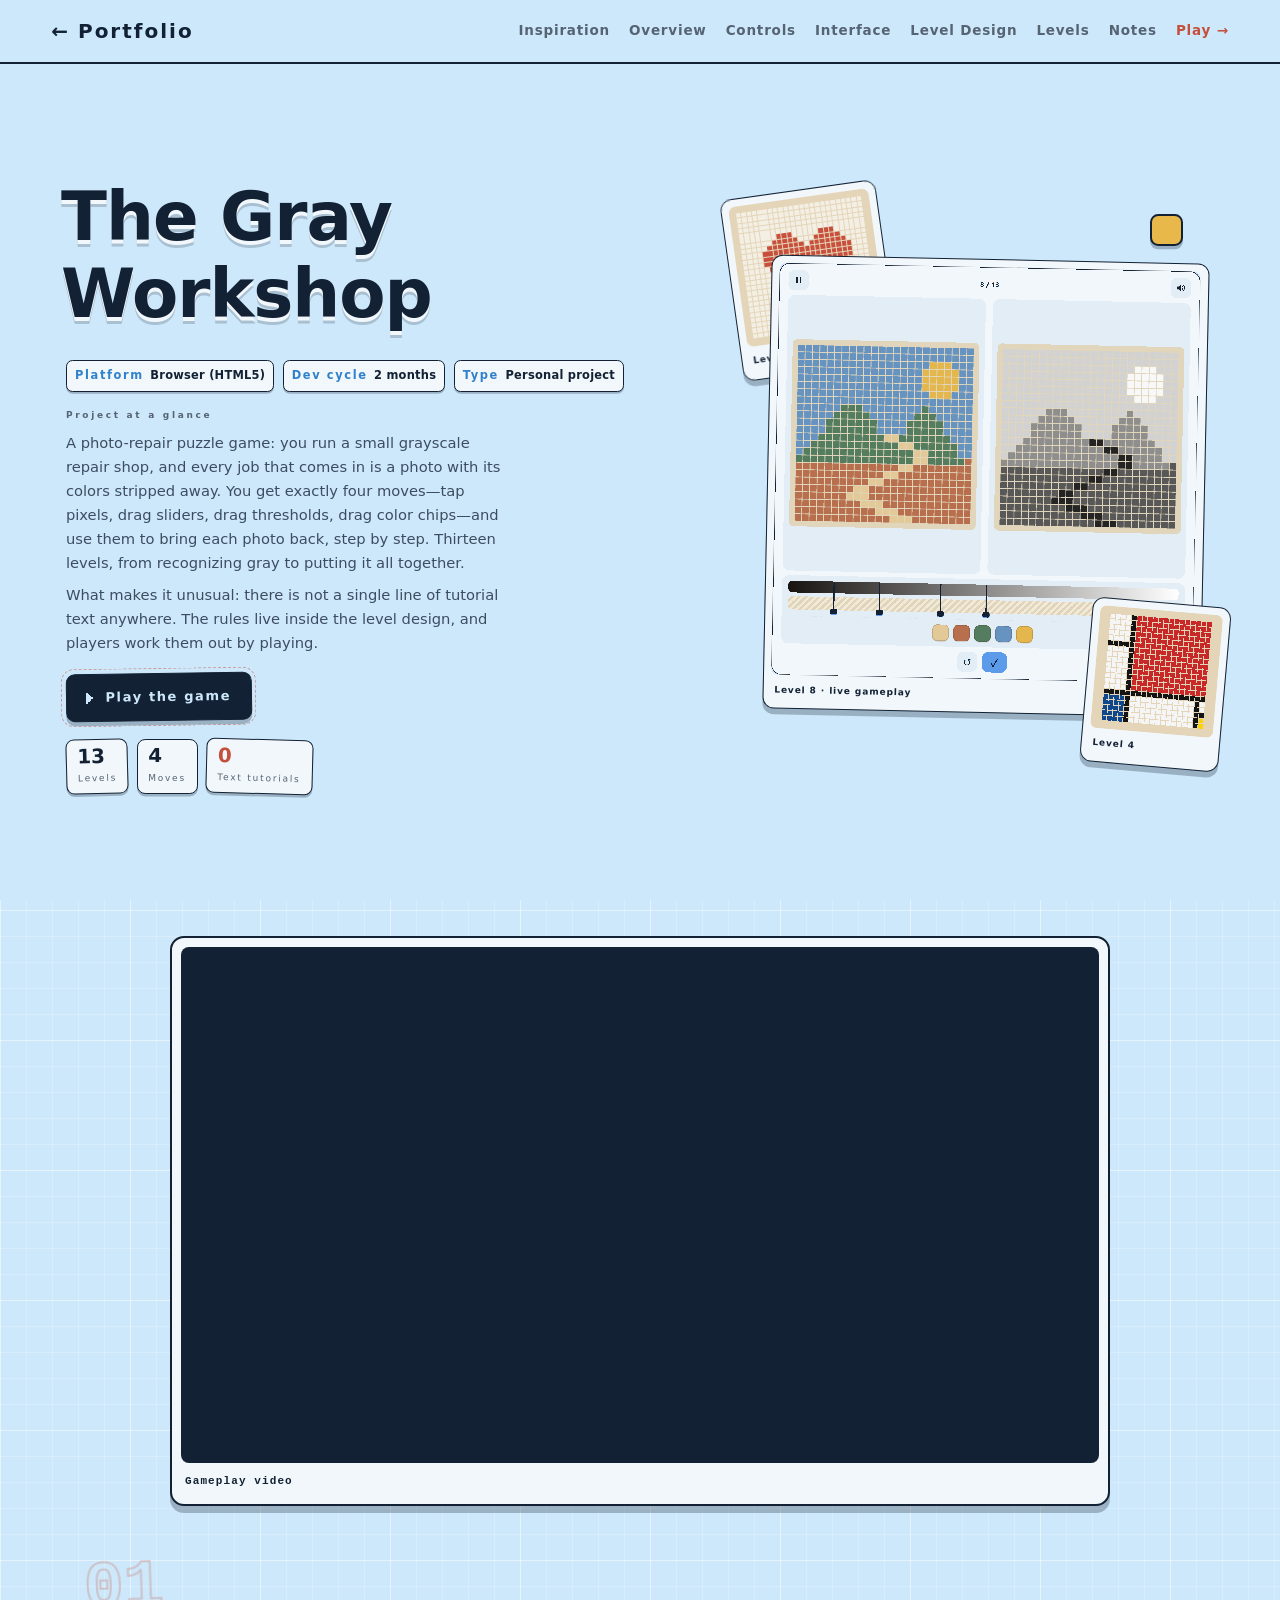
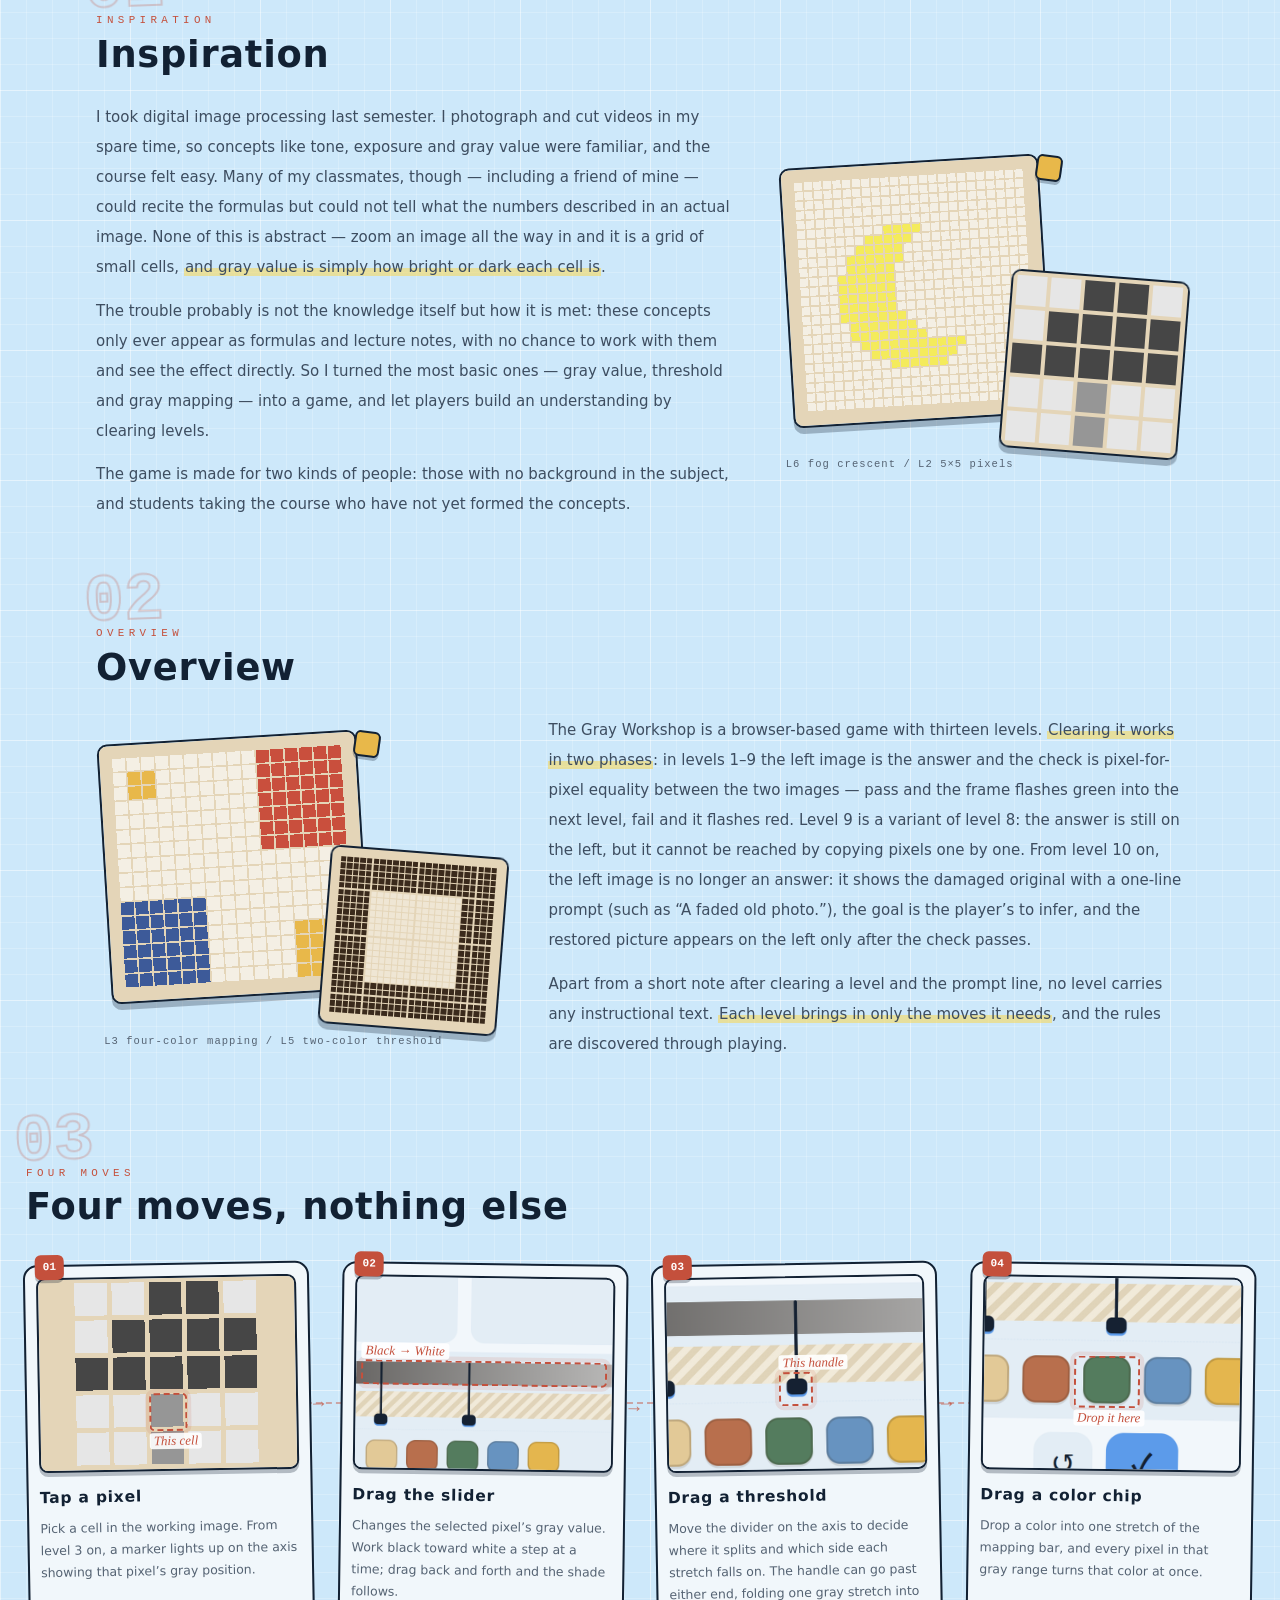
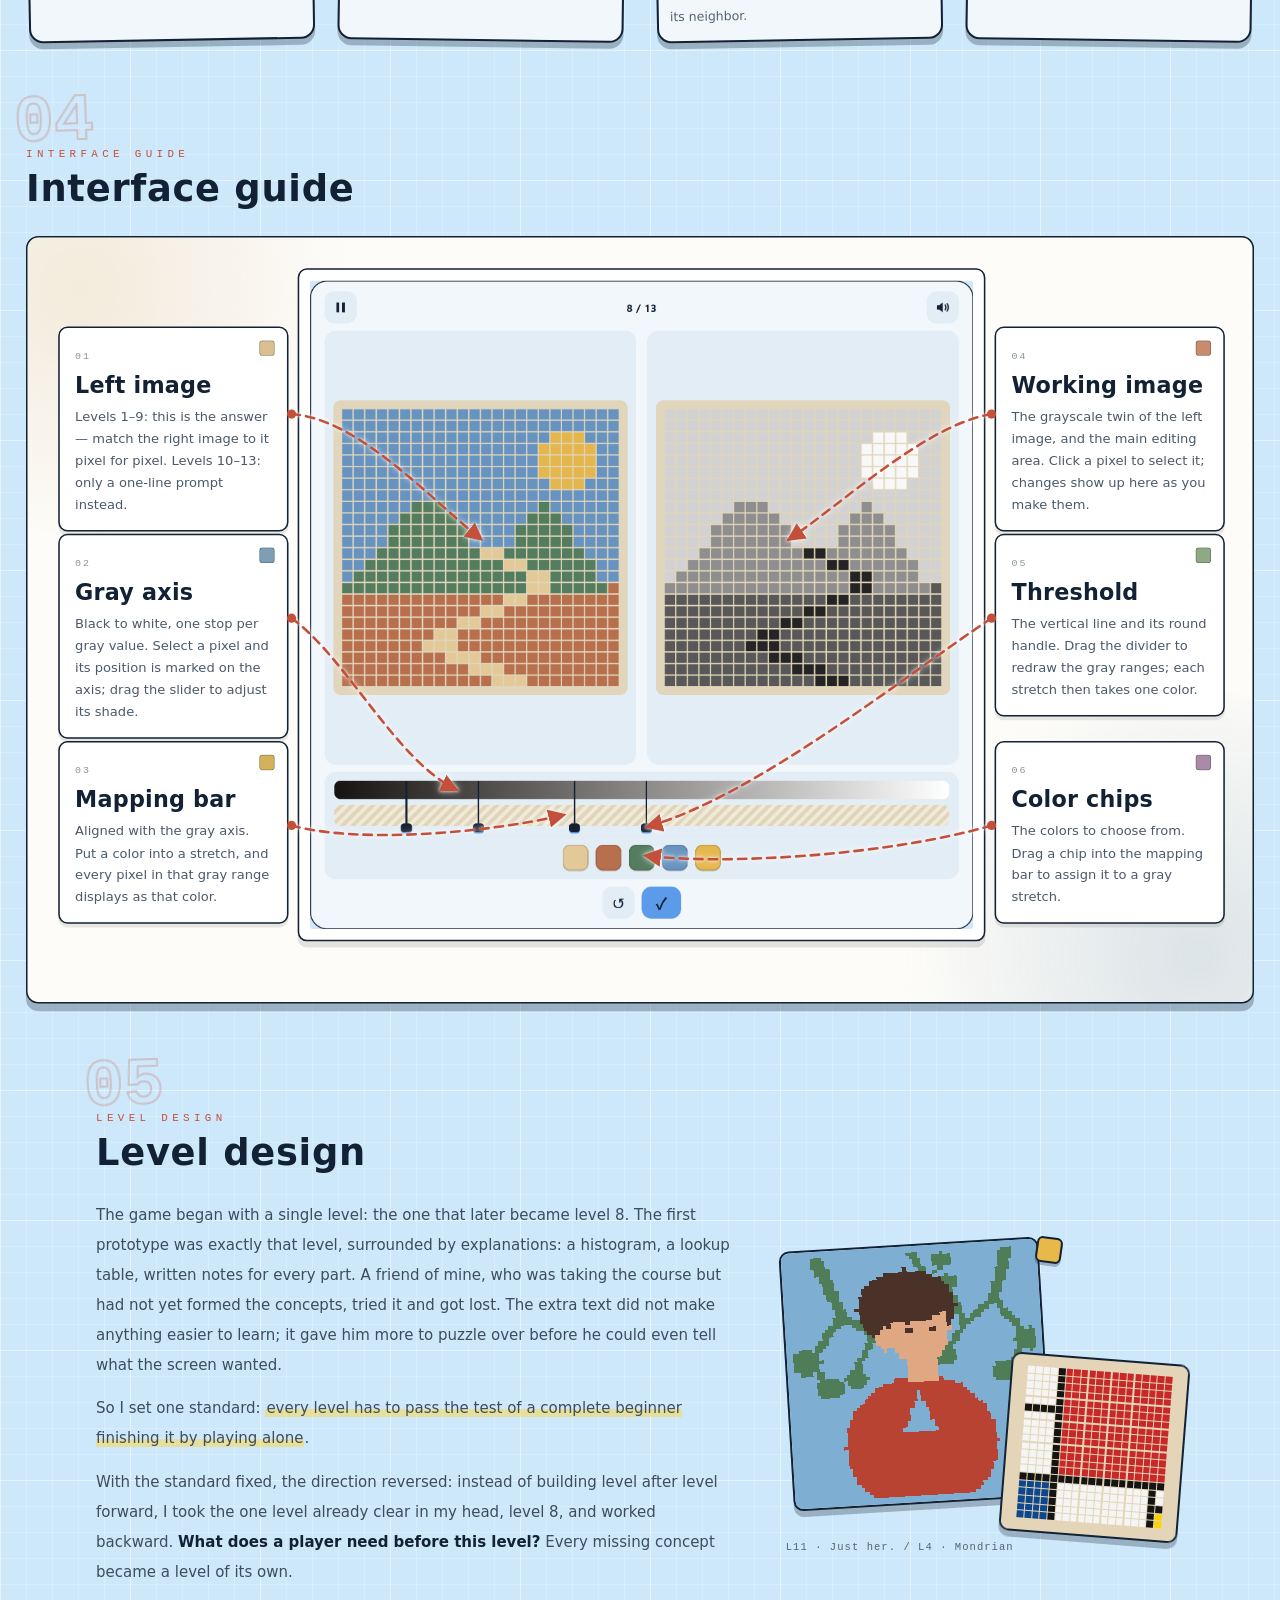
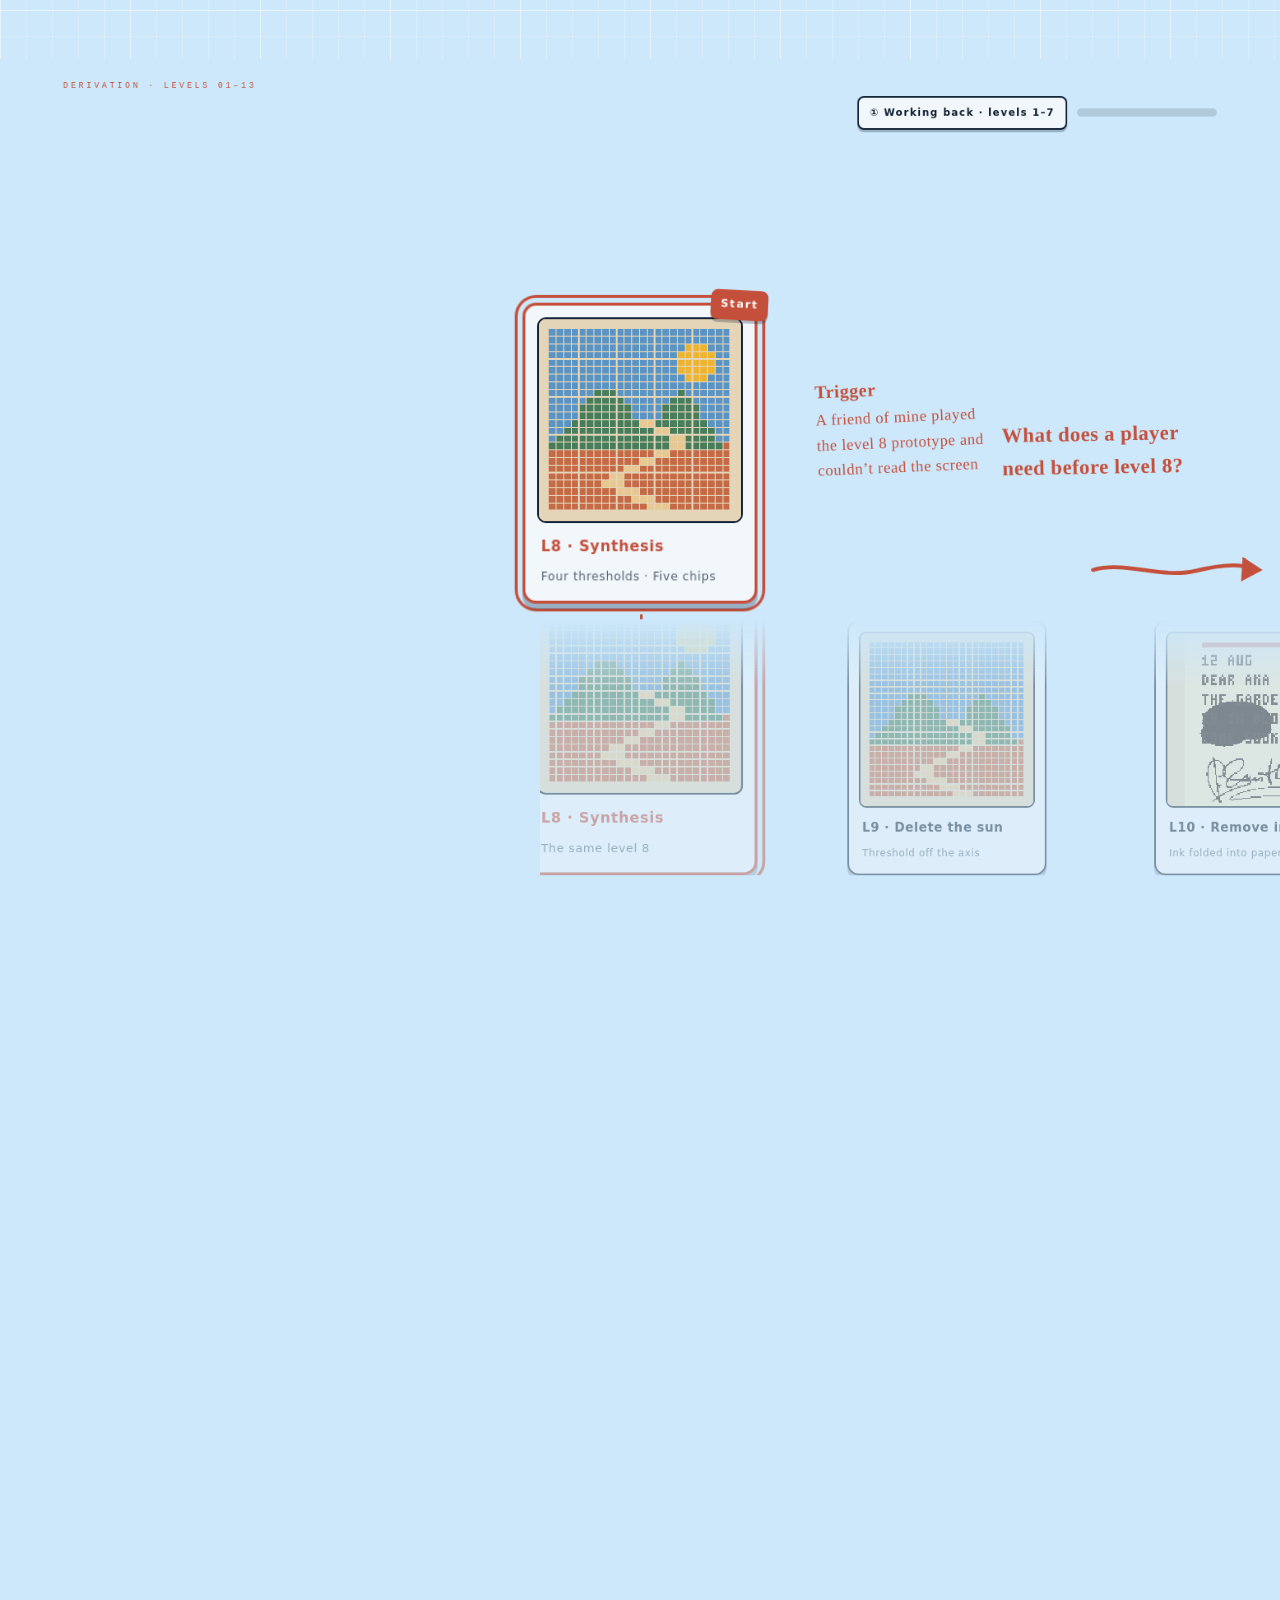
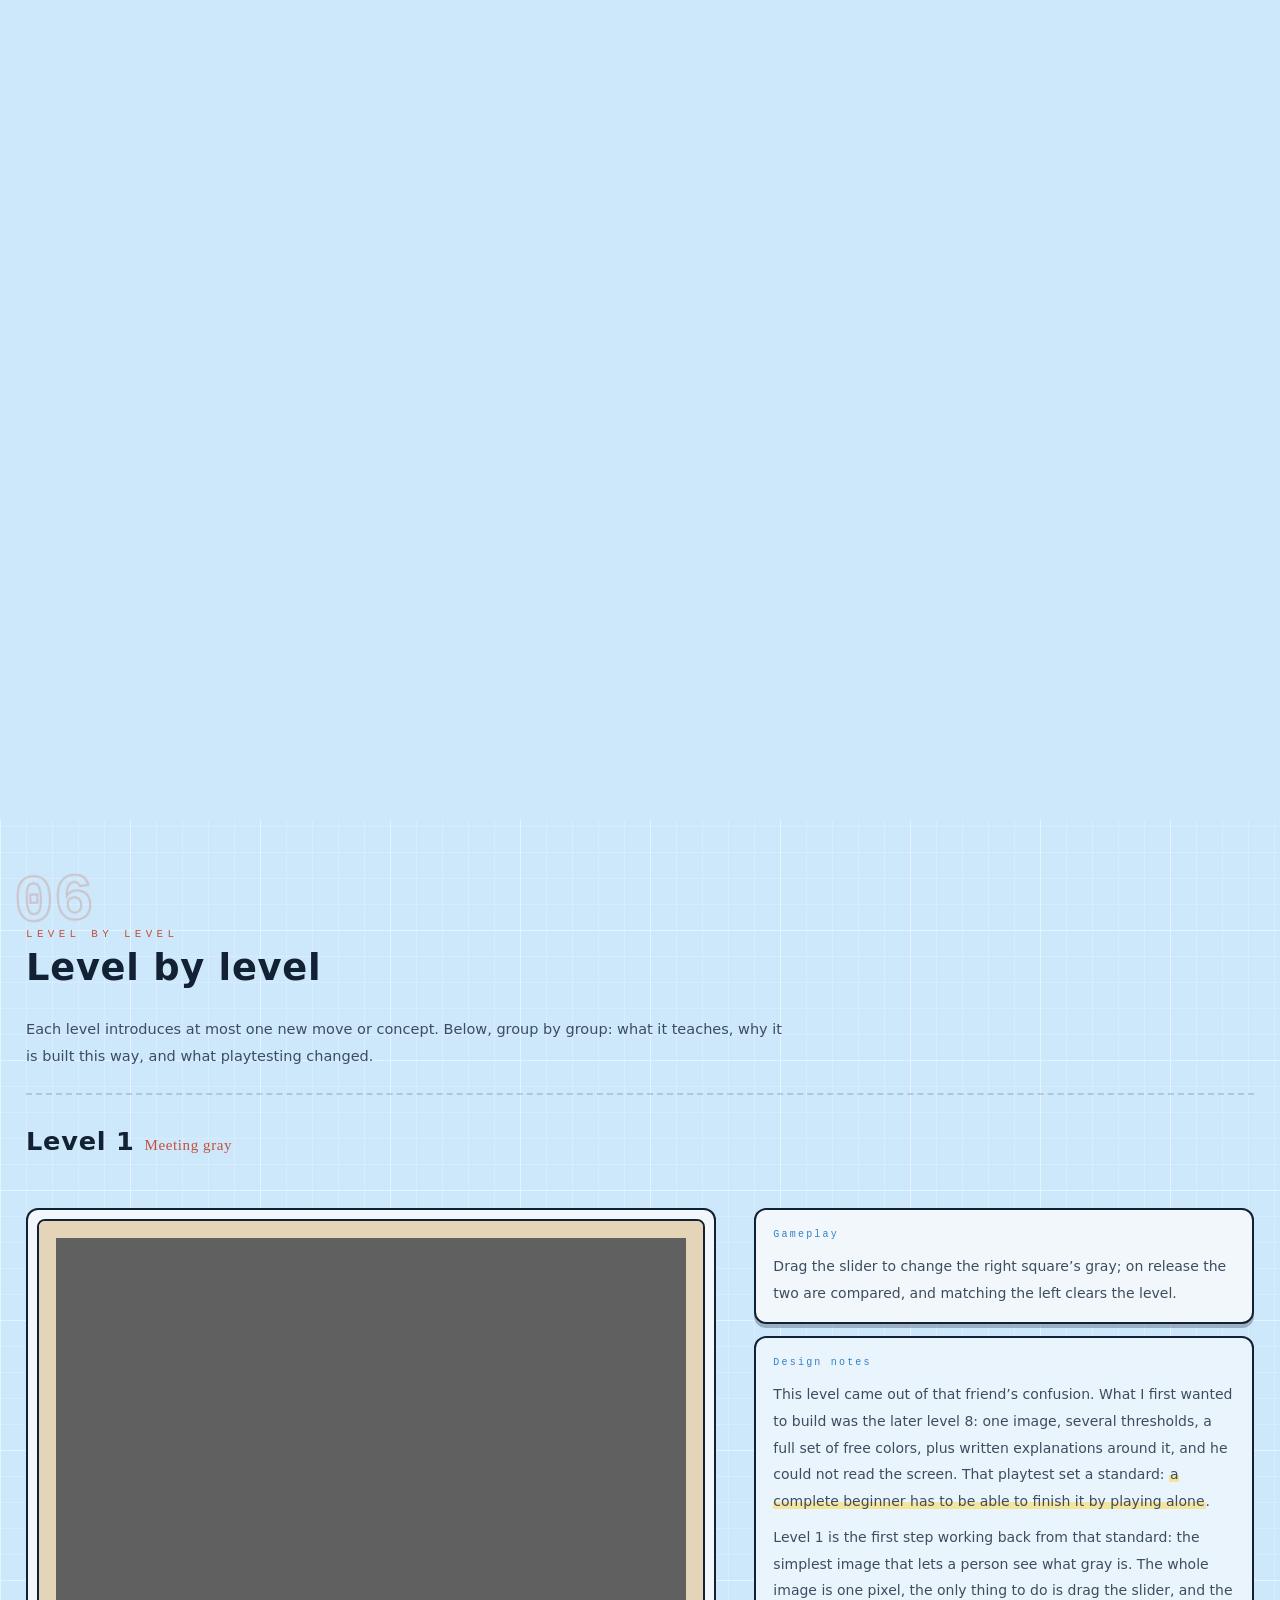
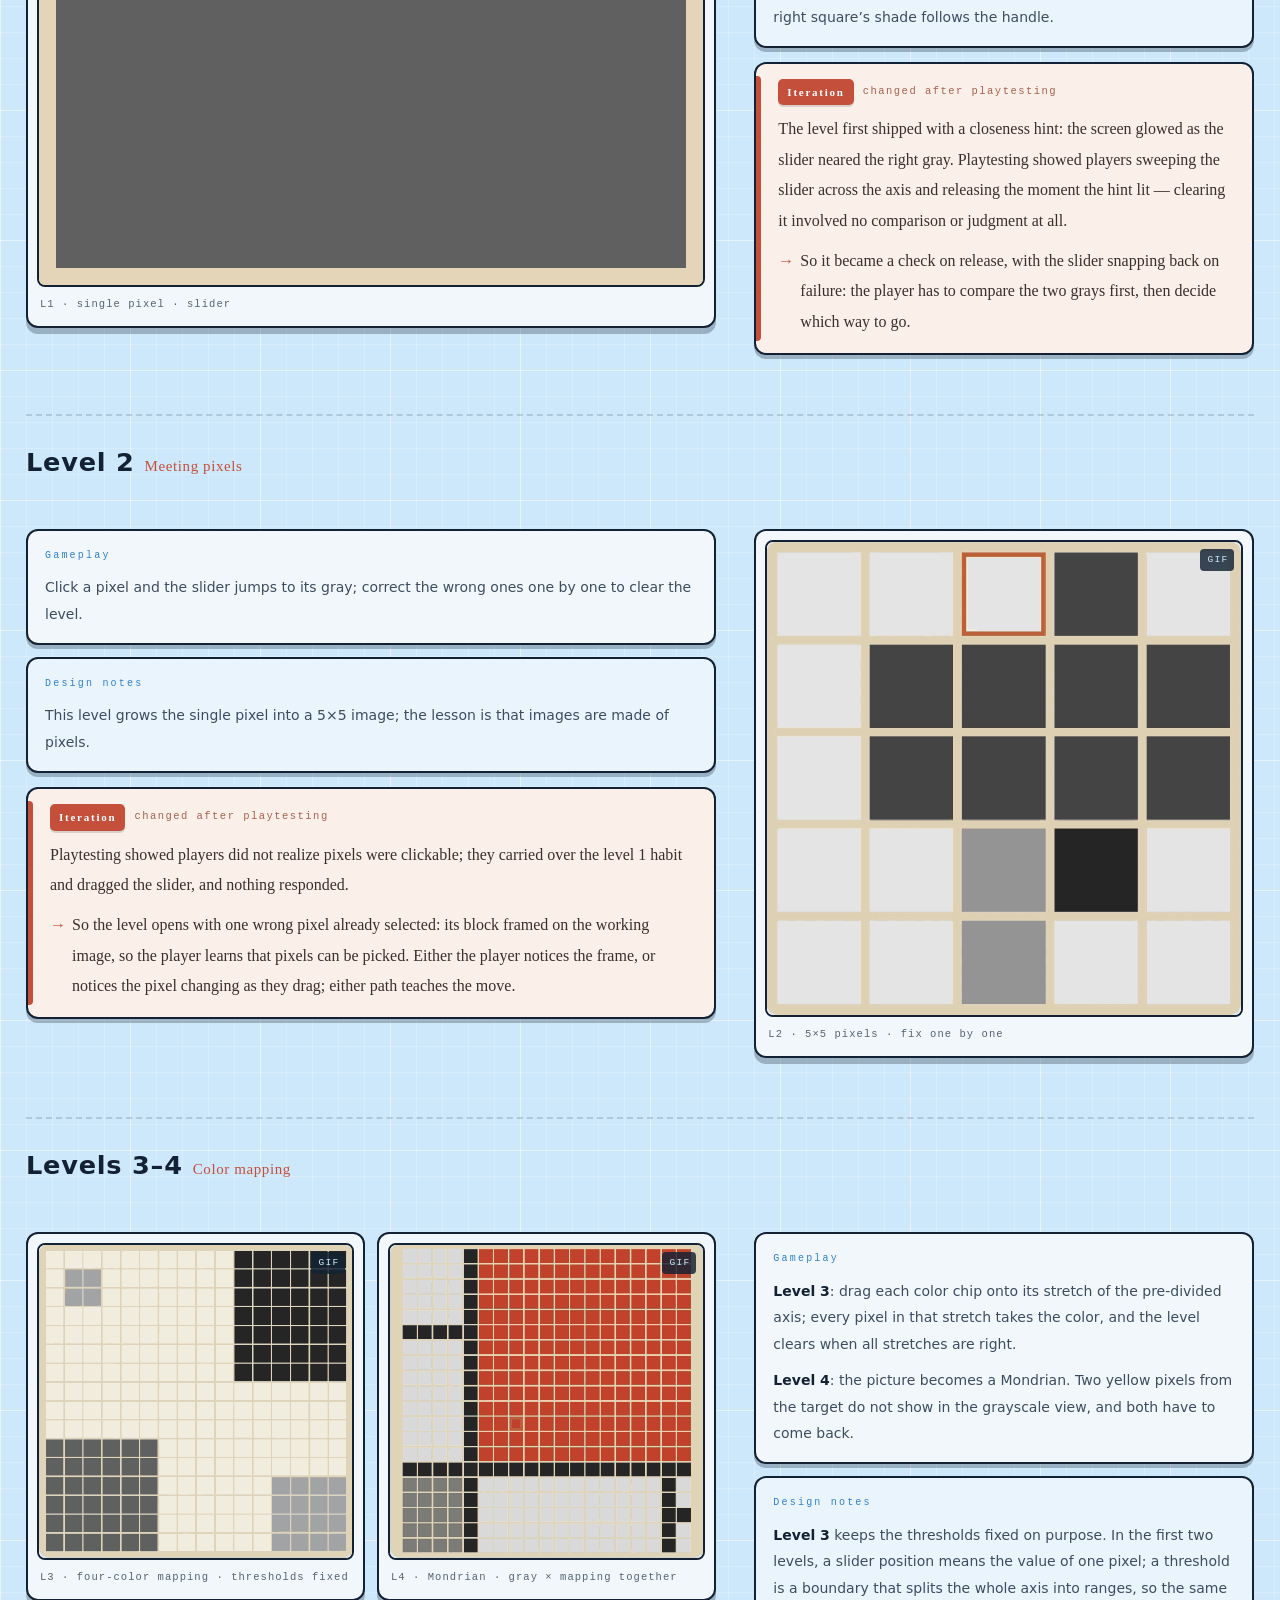
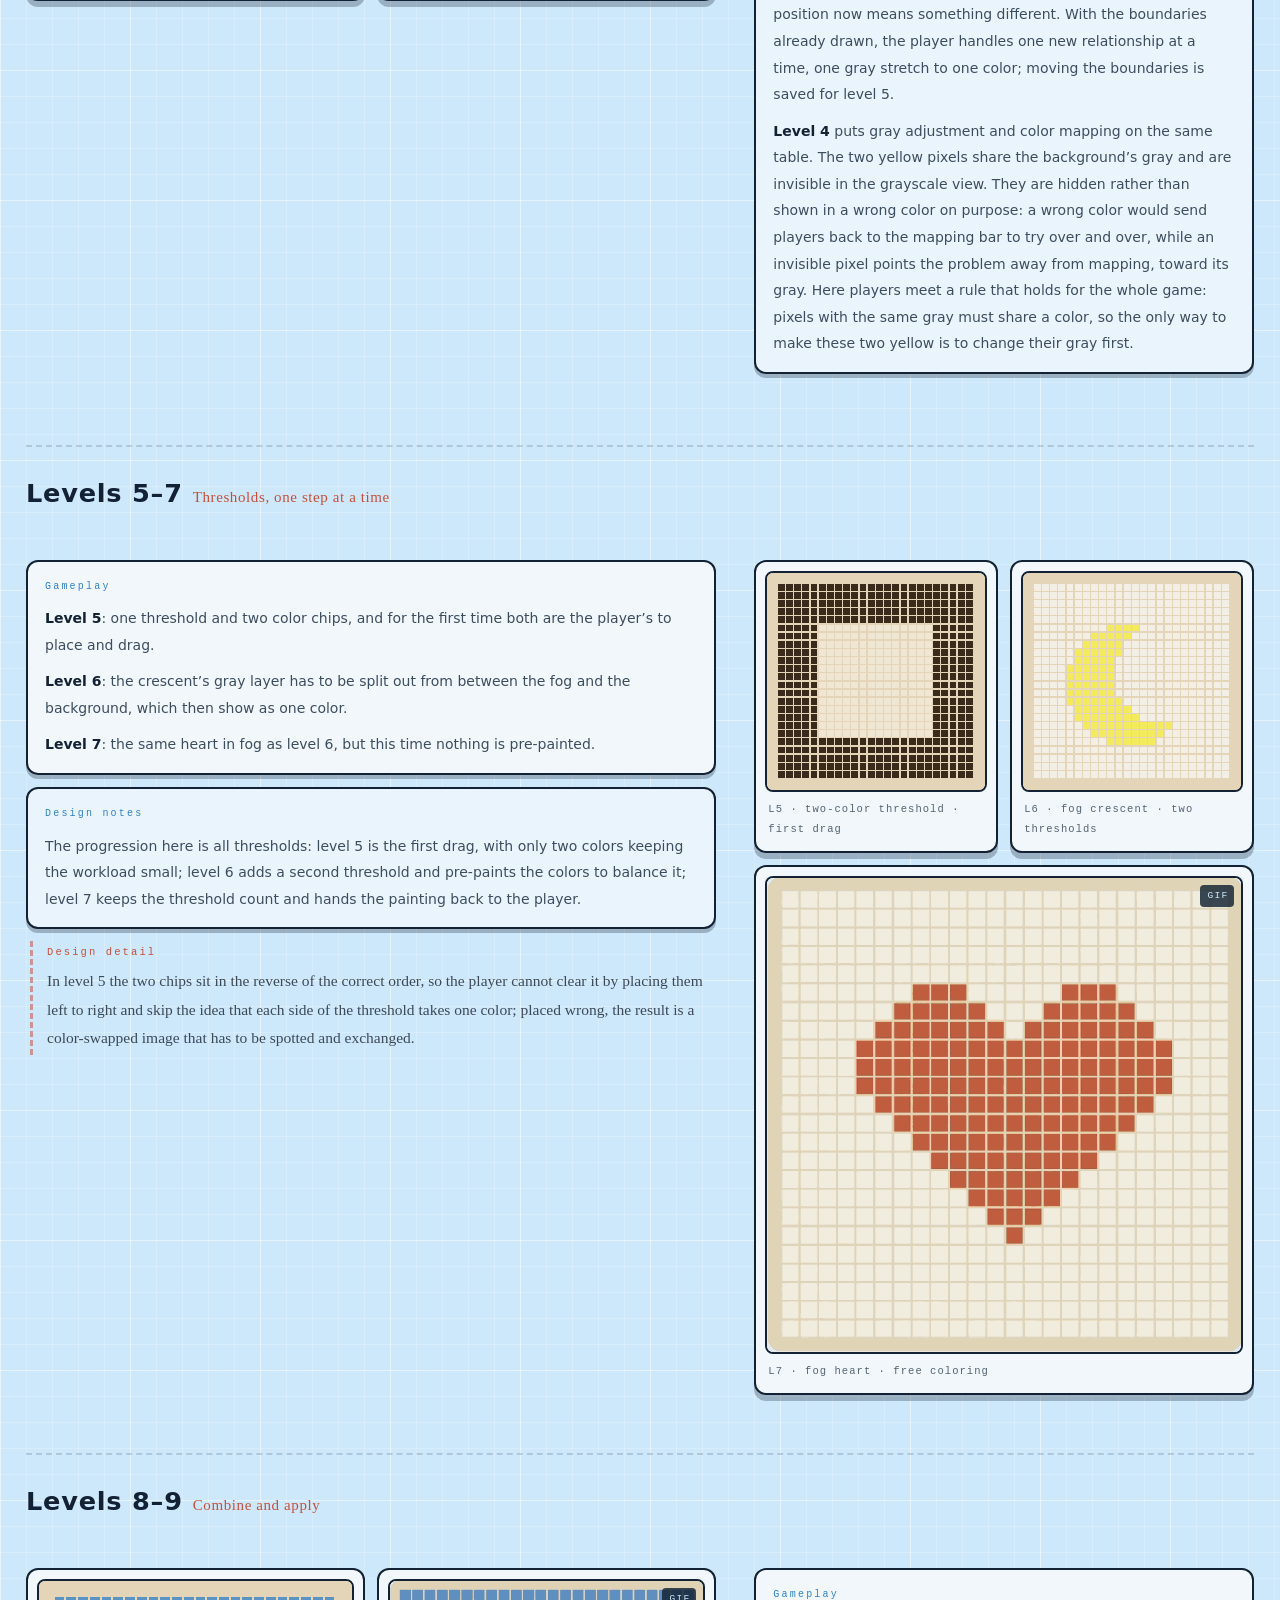
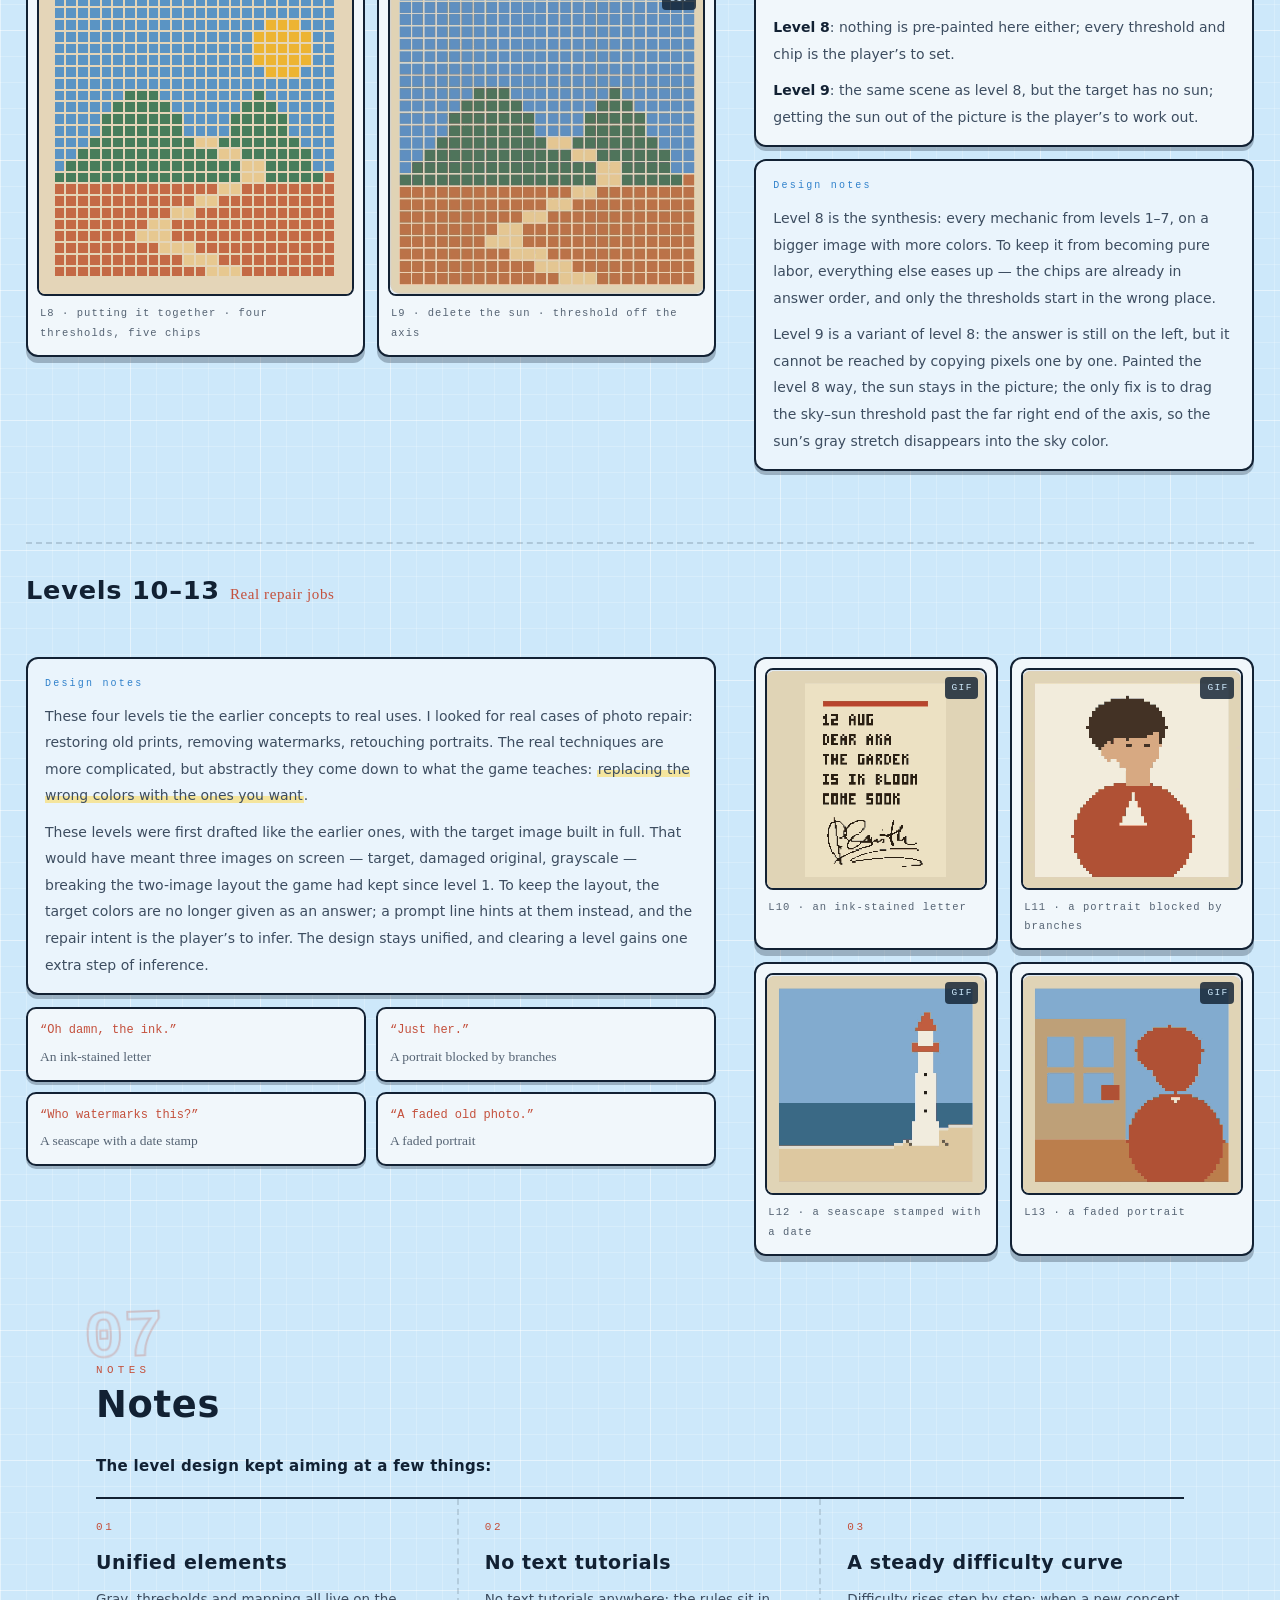
==== commit 1e1128e0: "Fit portfolio covers proportionally on desktop" ====
--- a/grayrepair/index.html
+++ b/grayrepair/index.html
@@ -624,6 +624,12 @@
   .sec { overflow-x: clip; }
   .asym-text, .asym-art { min-width: 0; }
 }
+  .hero.fit-cover .b-grid {
+    width:1440px; max-width:none; margin-inline:auto; zoom:var(--cover-scale,1);
+  }
+  .hero.fit-cover .b-grid { grid-template-columns:minmax(0,1.4fr) minmax(0,1fr); gap:80px; }
+  .hero.fit-cover .title { font-size:5.15rem; }
+  .hero.fit-cover .overview p { font-size:1.125rem; }
 </style>
 </head>
 <body>
@@ -1572,5 +1578,6 @@
 </script>
 
 
+<script type="module" src="/portfolio-cover-fit.js"></script>
 </body>
 </html>
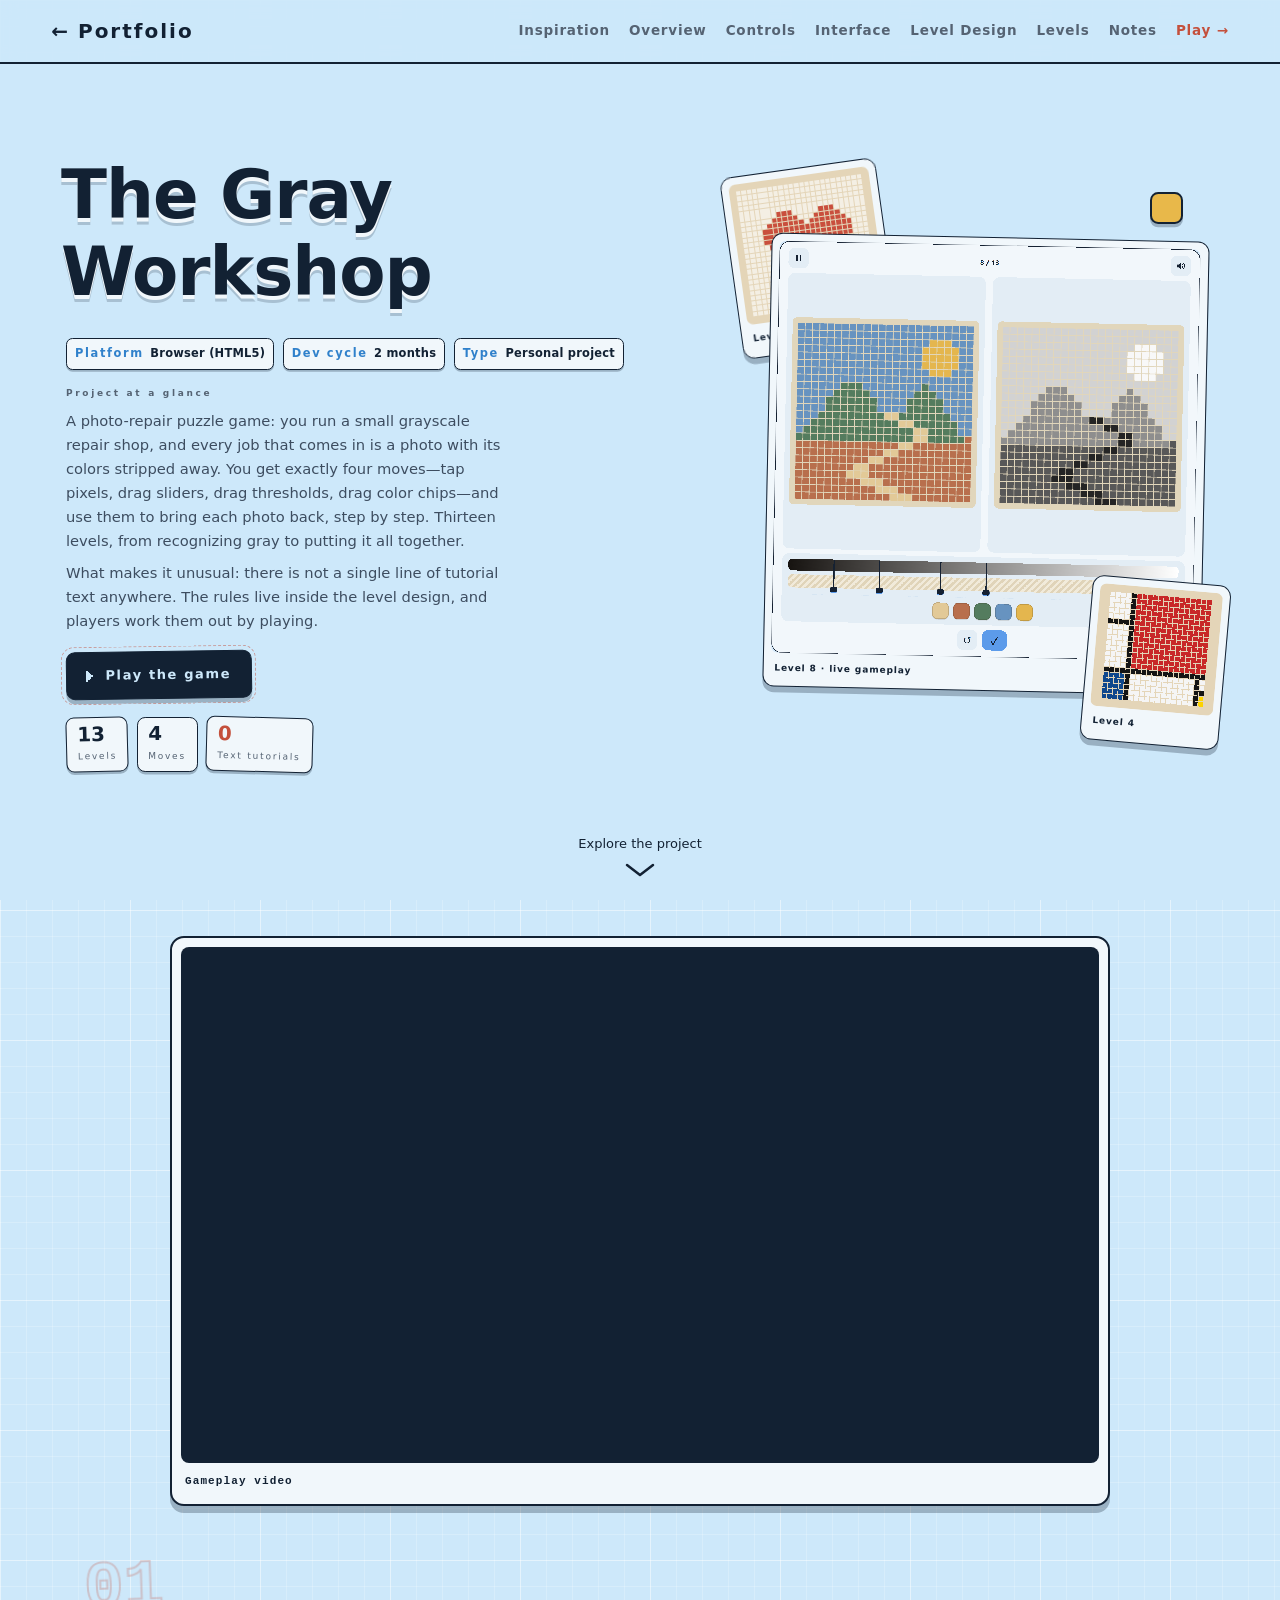
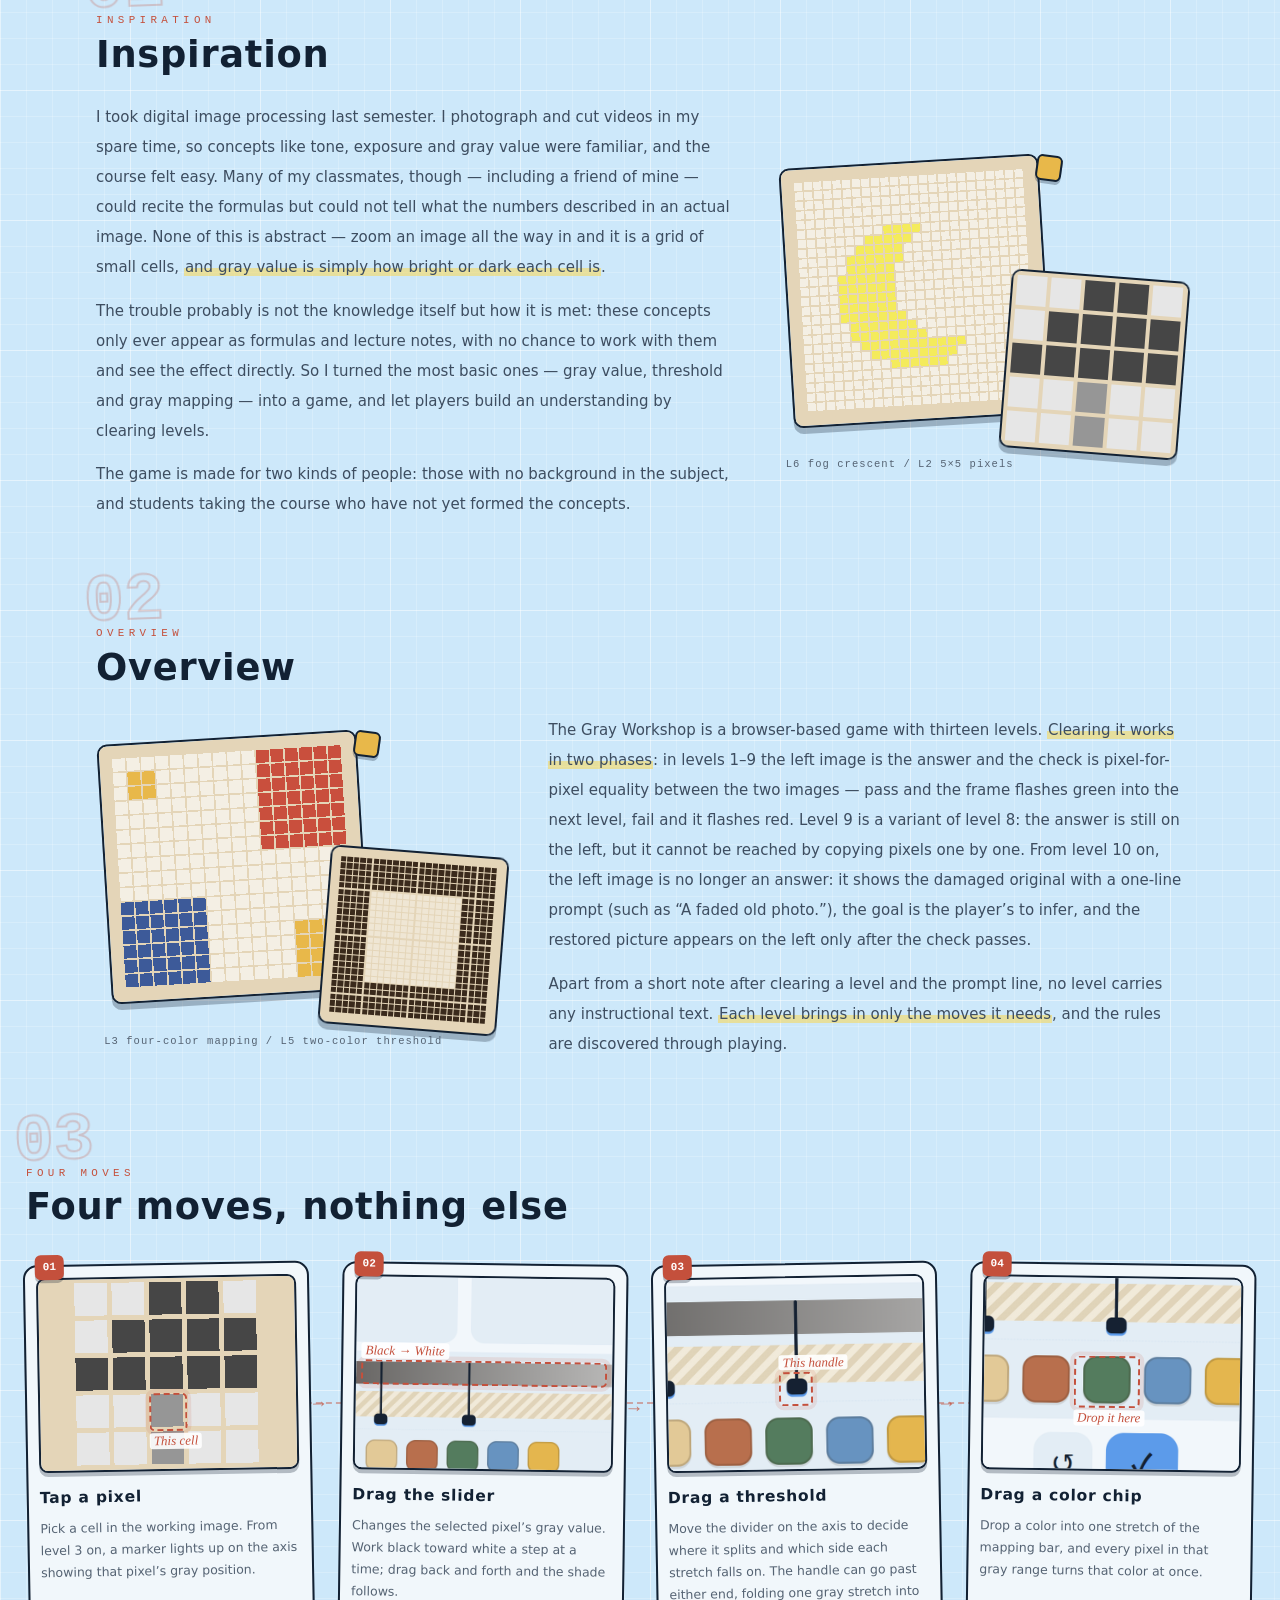
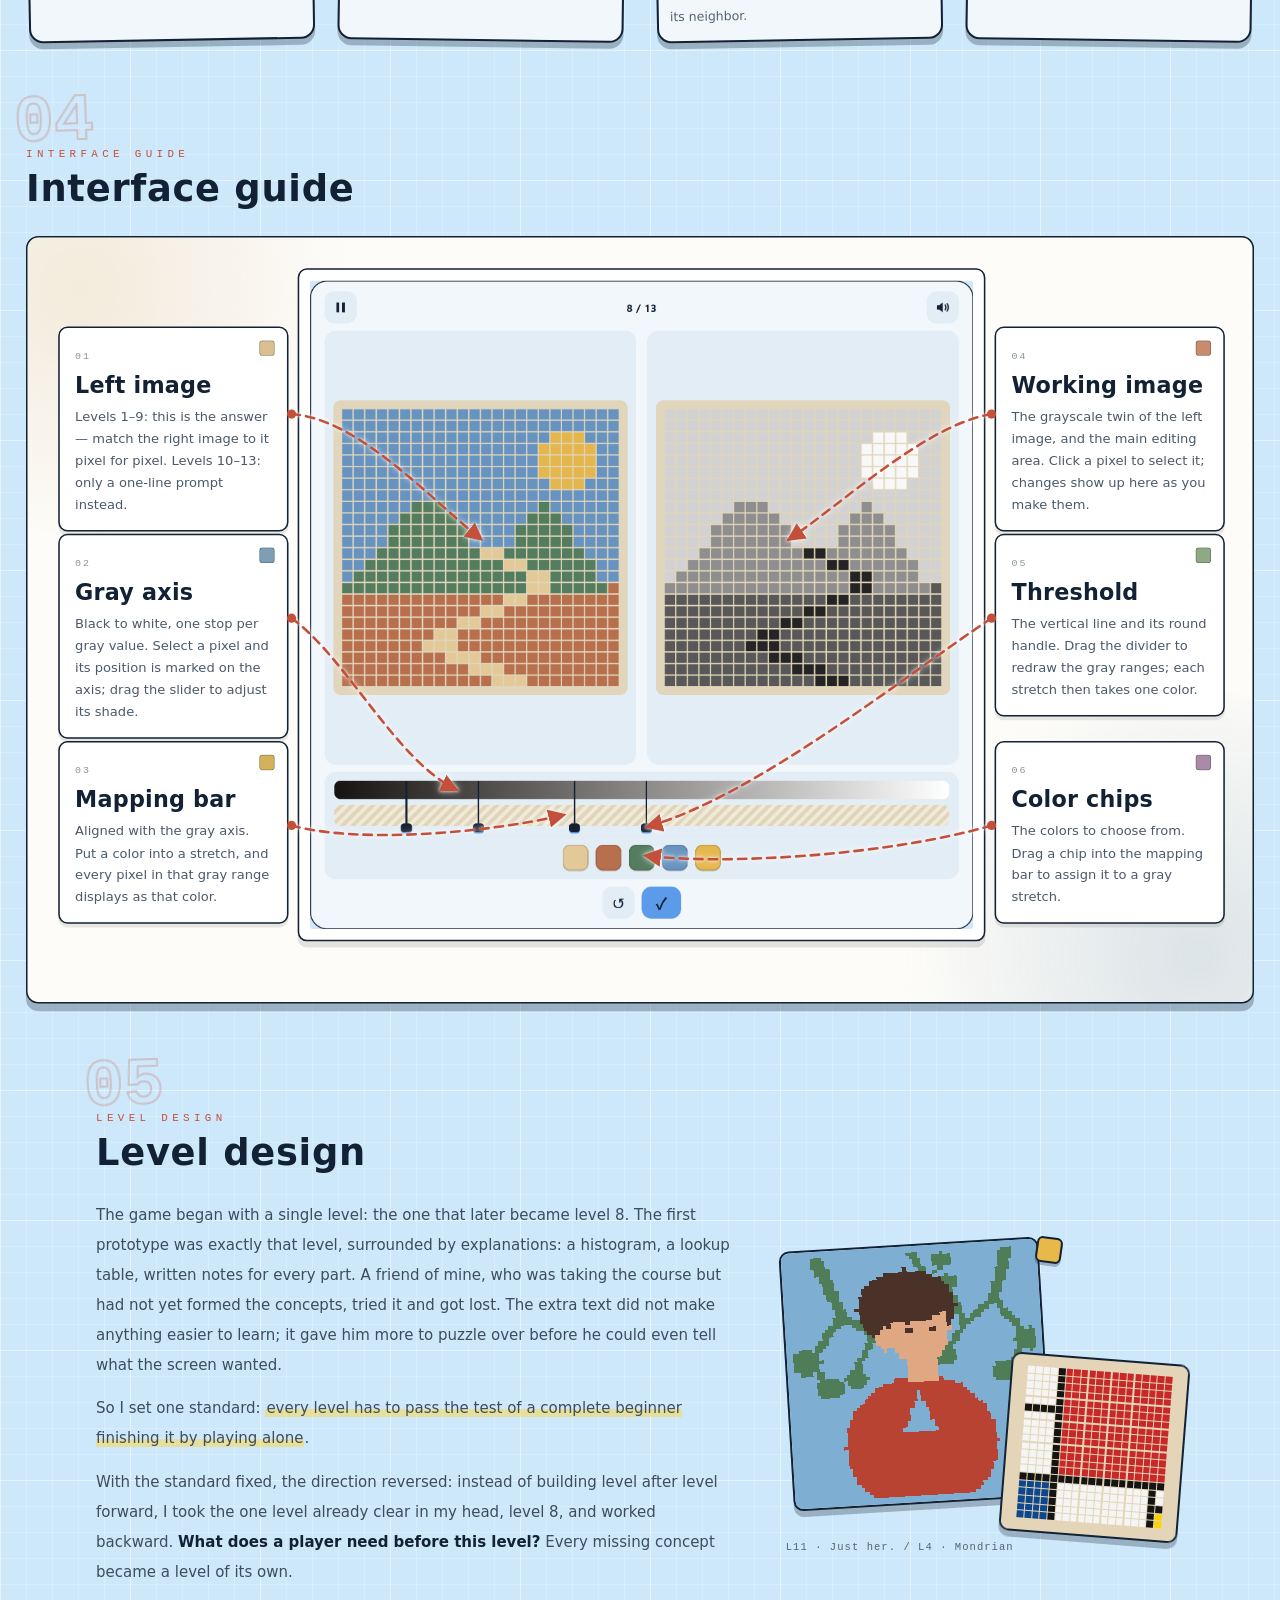
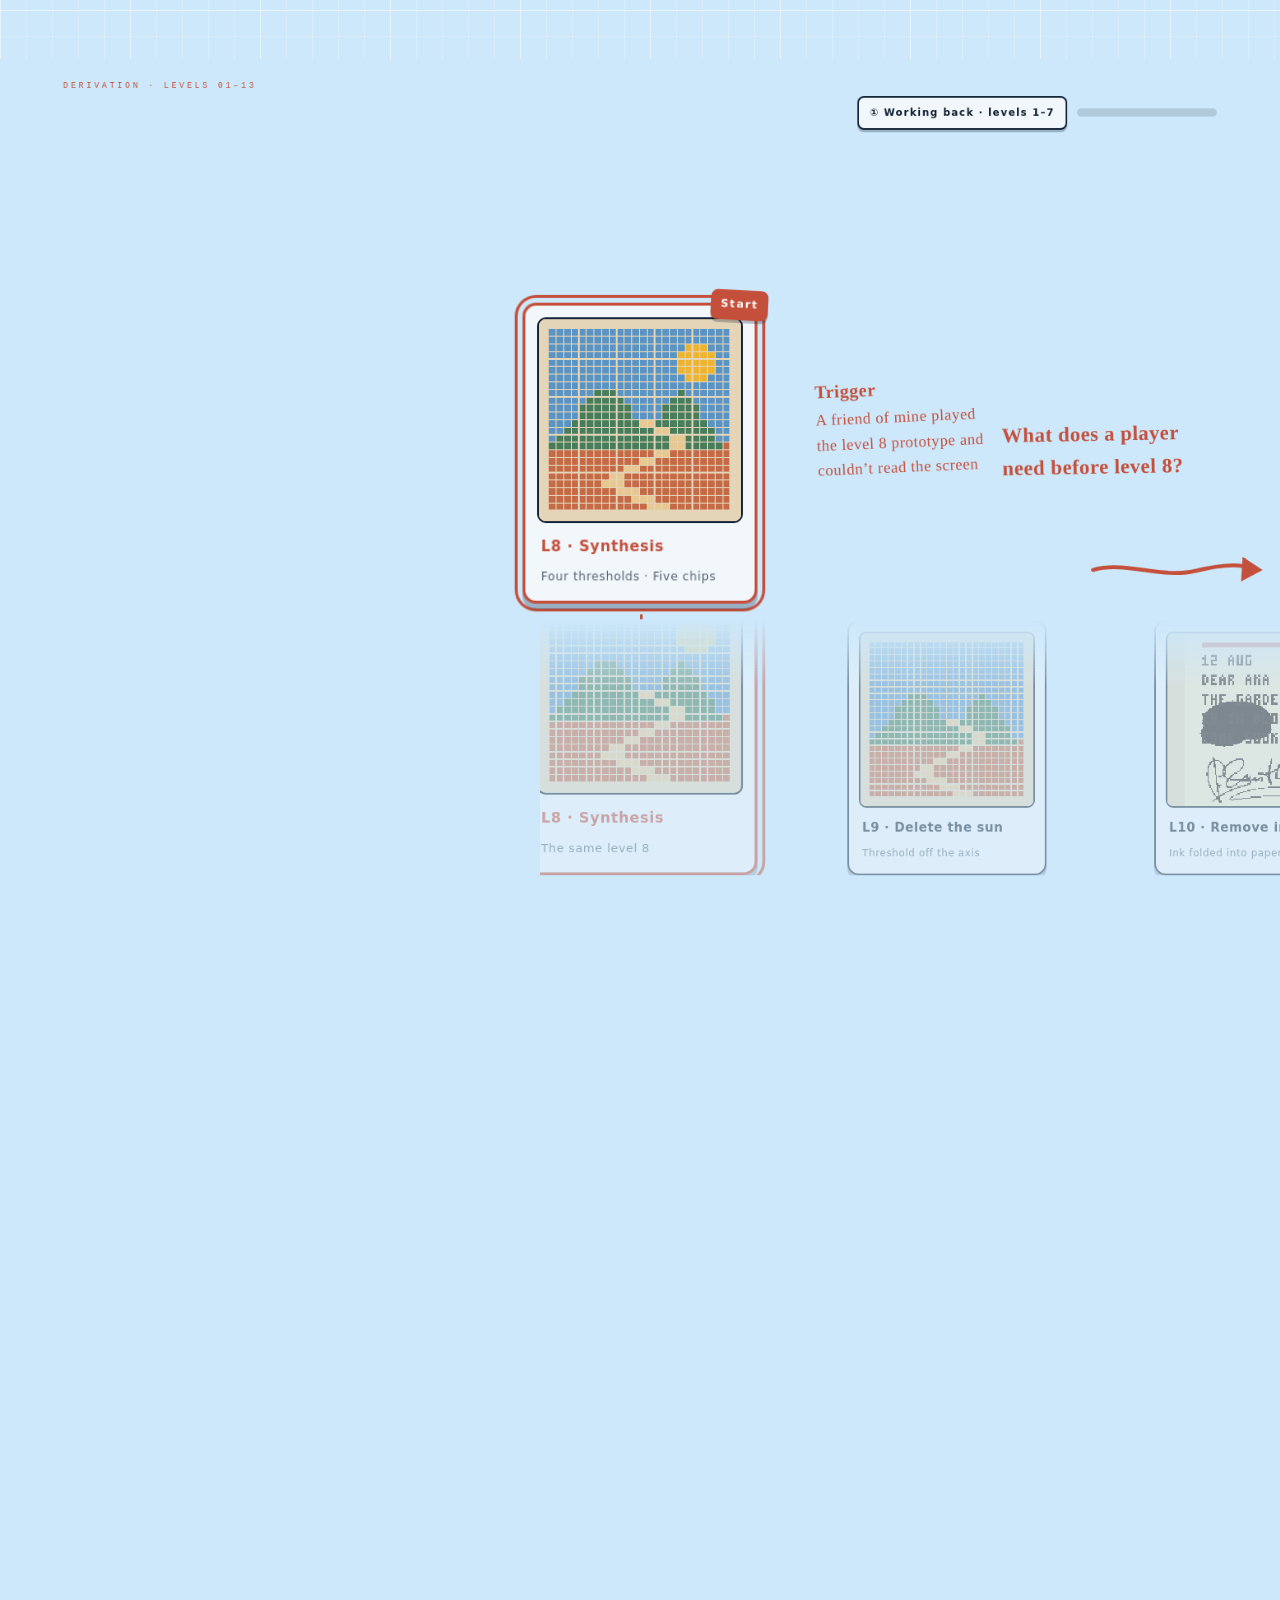
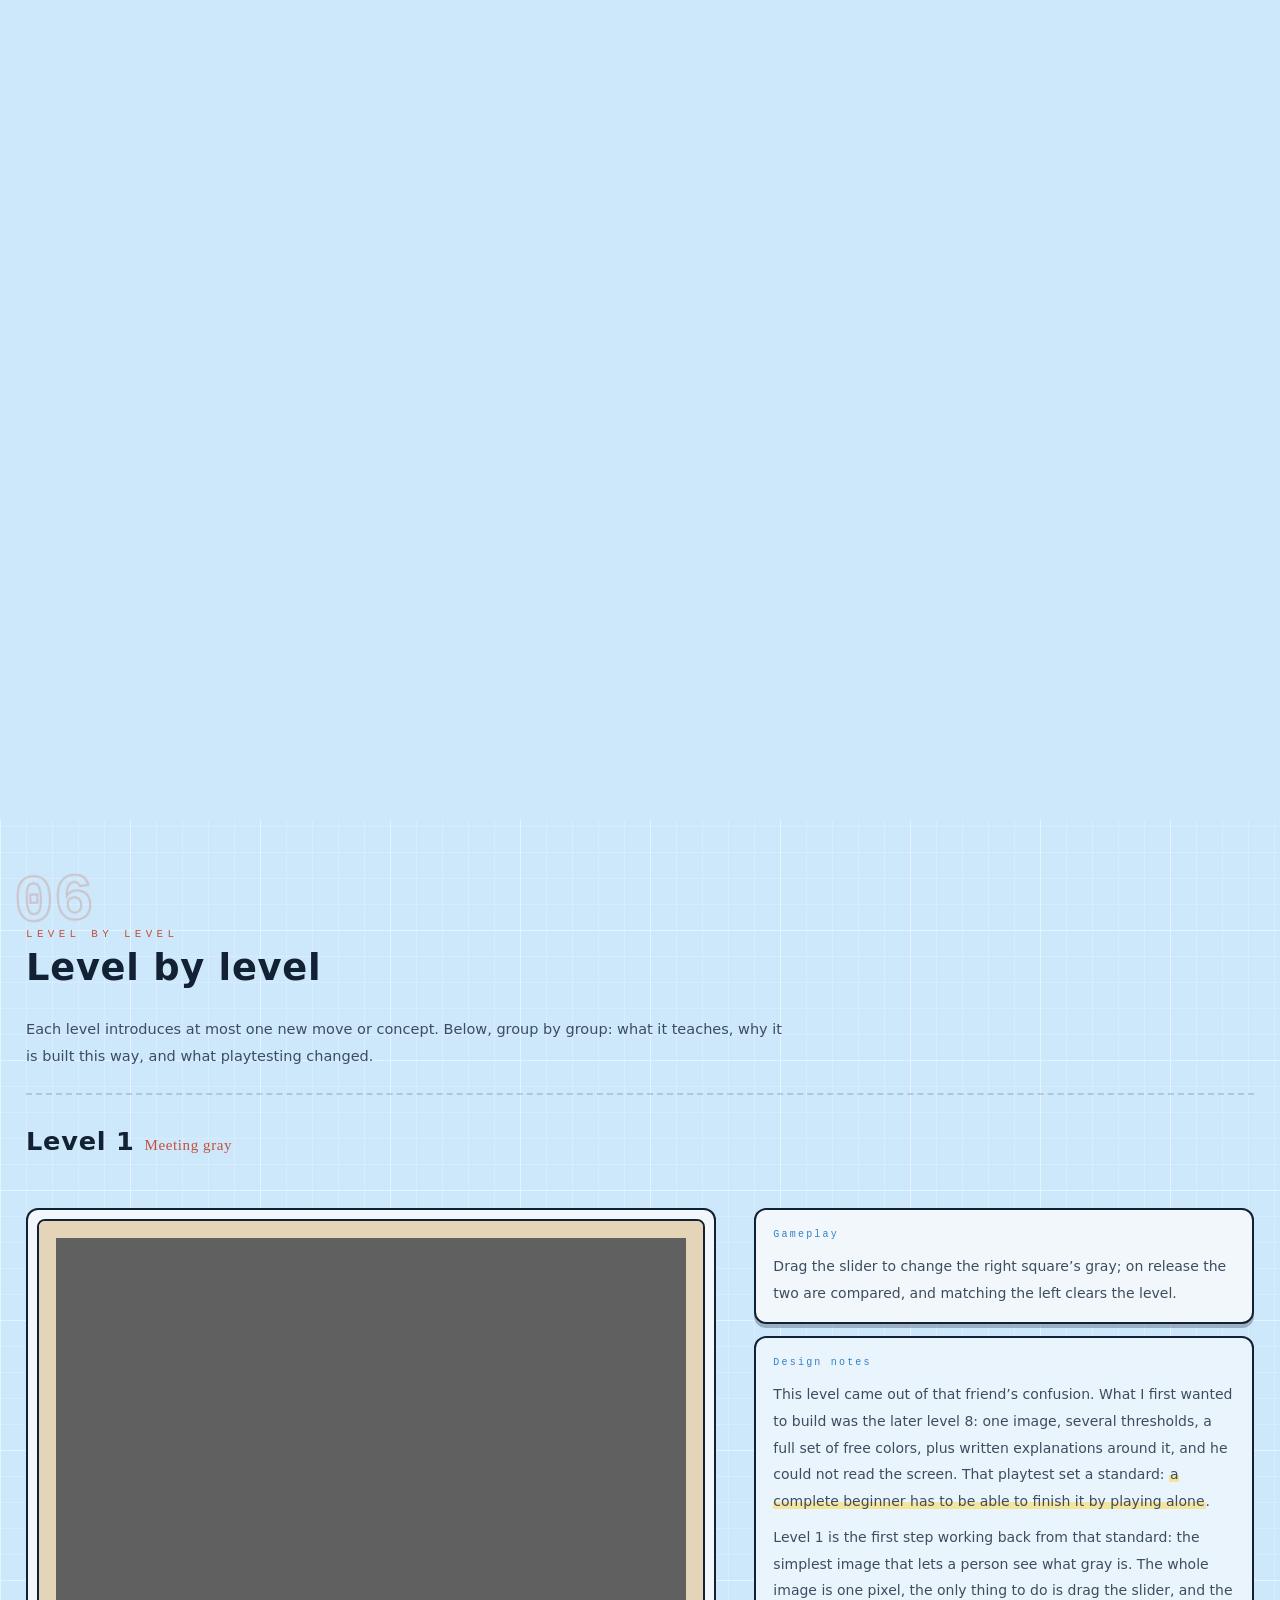
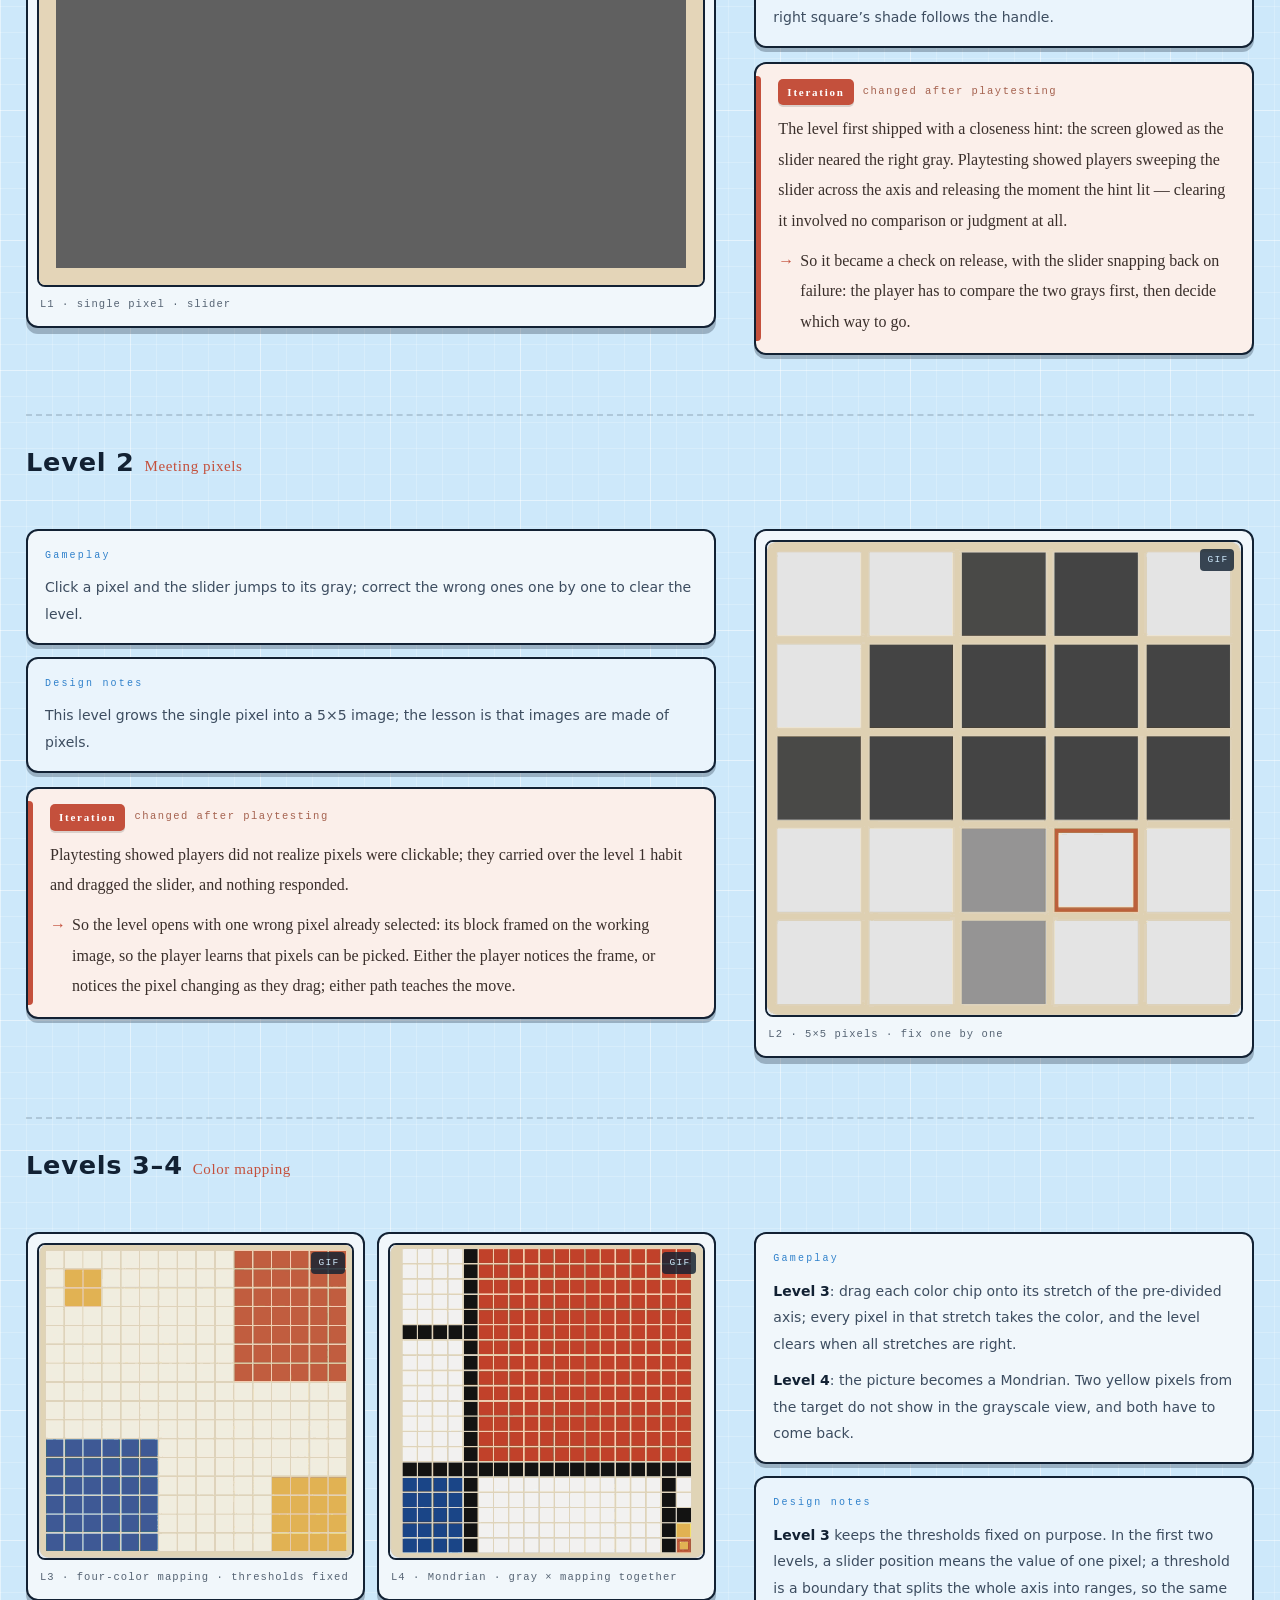
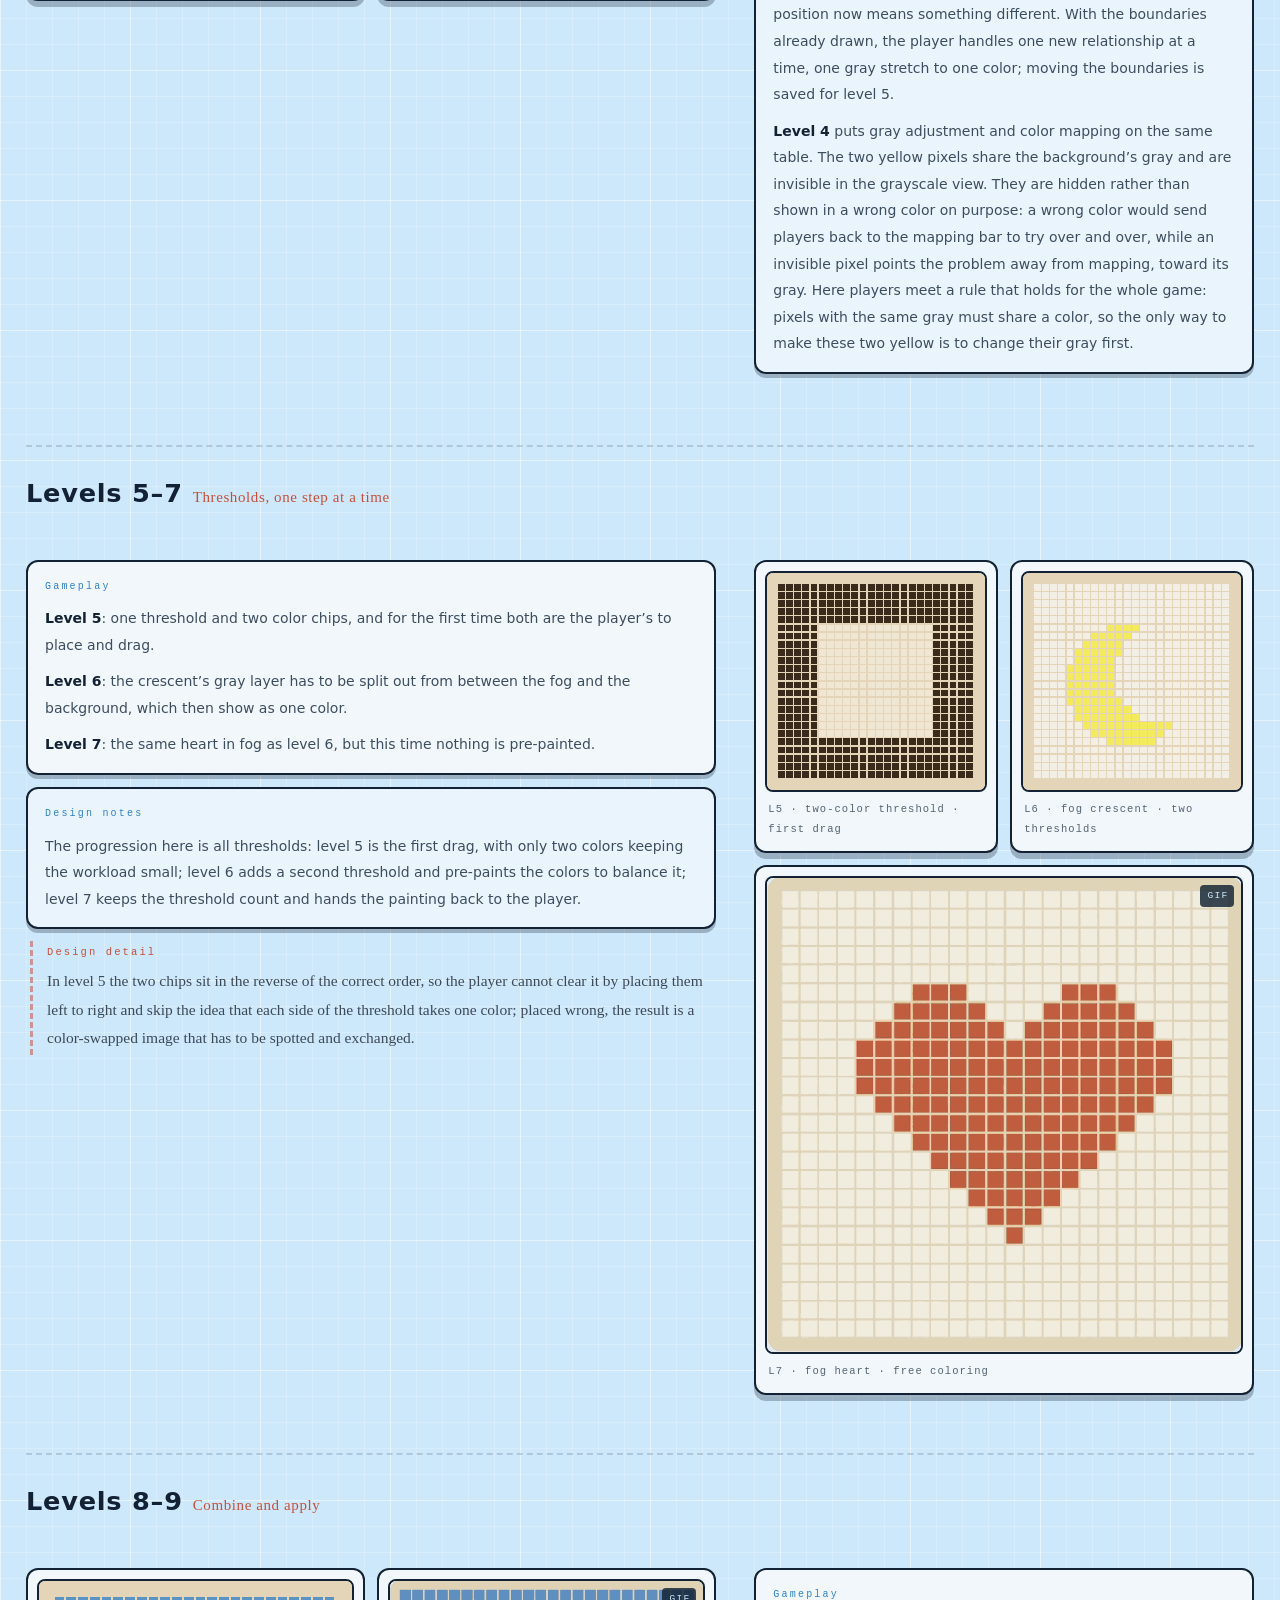
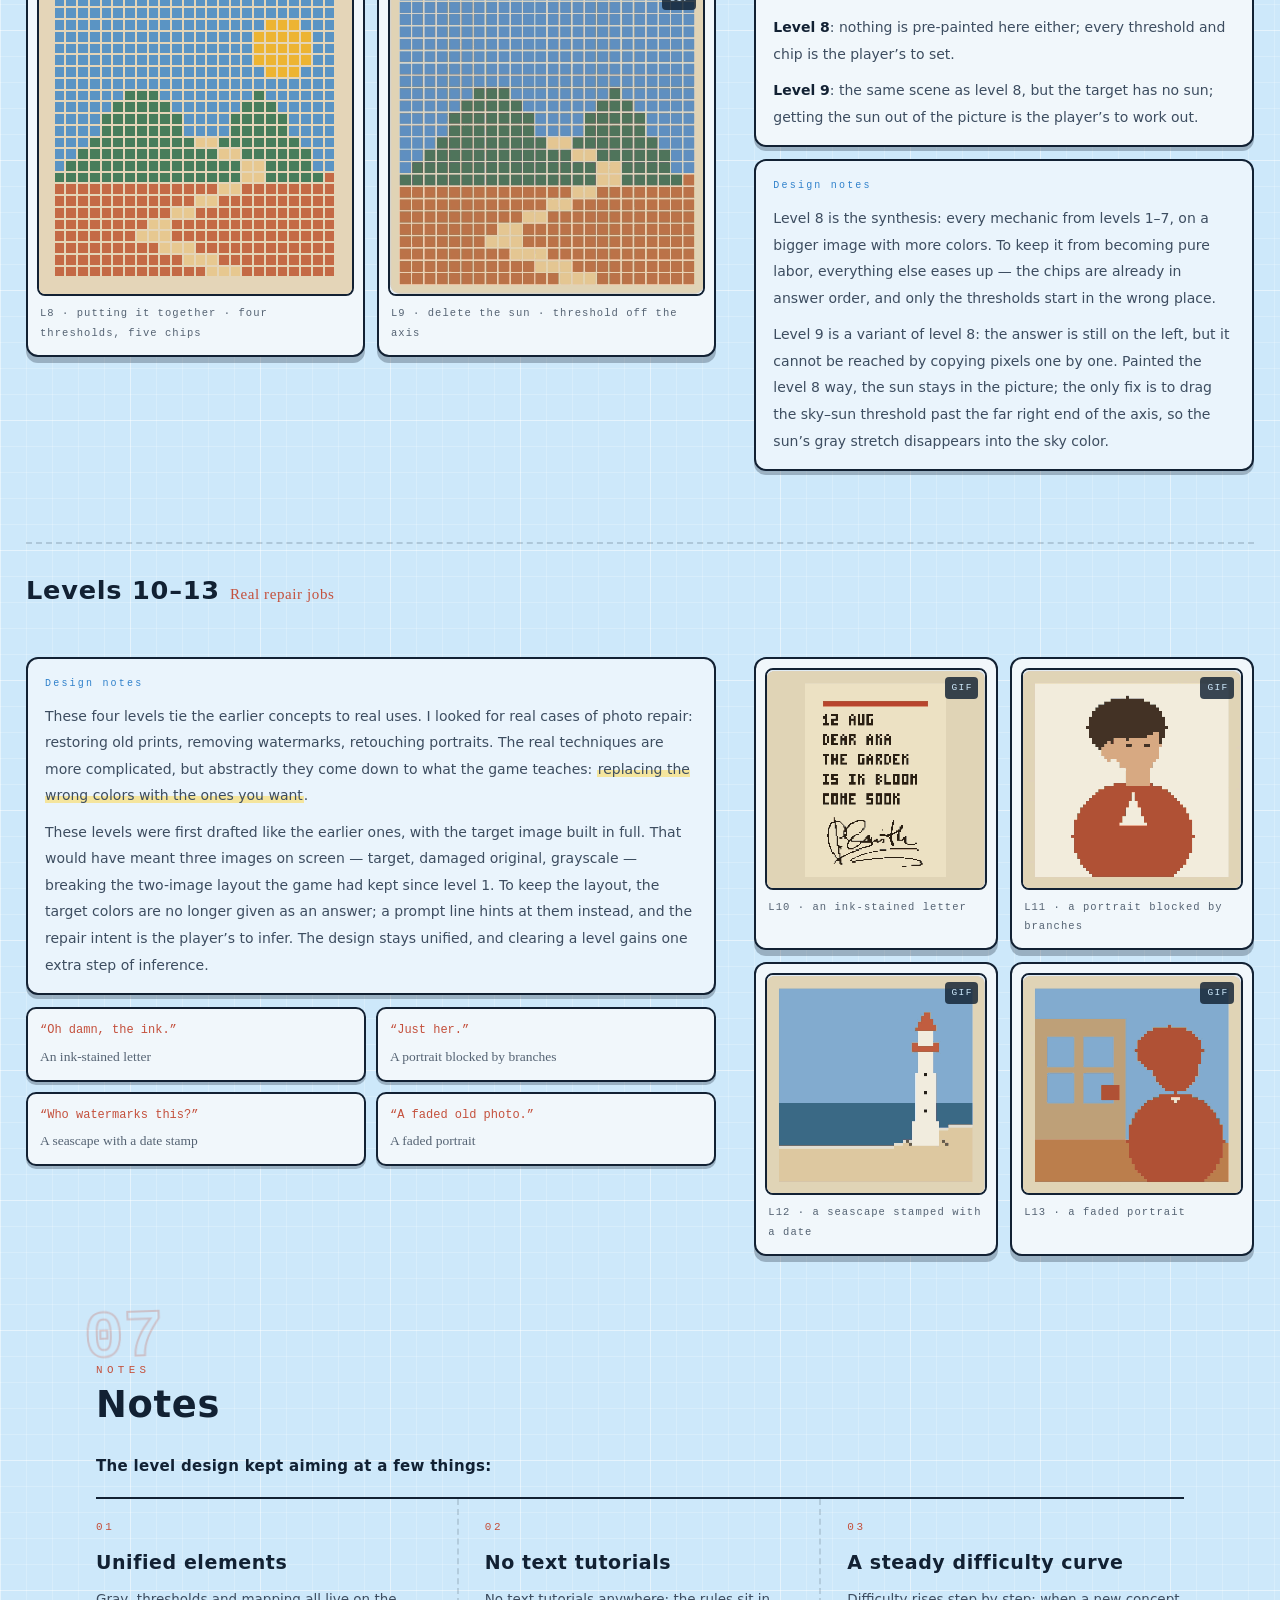
==== commit 3a7200fc: "Refine portfolio introductions and scroll cues" ====
--- a/grayrepair/index.html
+++ b/grayrepair/index.html
@@ -5,7 +5,7 @@
 <meta name="viewport" content="width=device-width, initial-scale=1.0">
 <title>The Gray Workshop — Game Design Portfolio</title>
 <meta name="description" content="The Gray Workshop: a browser-based puzzle game about photo repair that teaches the basics of digital image processing through play. 13 levels, no text tutorials.">
-<link rel="stylesheet" href="/portfolio-layout.css">
+<link rel="stylesheet" href="/portfolio-layout.css?v=cover-cue">
 <style>
 :root {
   --paper: #cde8fa;
@@ -100,7 +100,7 @@
 .hero {
   position: relative;
   min-height: calc(100svh - var(--navh));
-  padding: clamp(28px,5vh,64px) var(--portfolio-gutter) clamp(28px,4vh,48px);
+  padding: clamp(28px,5vh,64px) var(--portfolio-gutter) 80px;
   display: flex; flex-direction: column; justify-content: center;
   background: var(--paper);
   overflow: hidden;
@@ -688,6 +688,10 @@
         </figure>
       </div>
     </div>
+    <a class="portfolio-scroll-cue" href="#video">
+      Explore the project
+      <svg viewBox="0 0 34 21" fill="none" aria-hidden="true"><path d="M4 5l13 10L30 5" stroke="currentColor" stroke-width="2.5" stroke-linecap="round" stroke-linejoin="round"/></svg>
+    </a>
   </section>
 
   <section class="sec sec-video" id="video">
--- a/portfolio-layout.css
+++ b/portfolio-layout.css
@@ -4,3 +4,35 @@
   --portfolio-intro-size: clamp(1rem, 0.85rem + 0.25vw, 1.125rem);
   --portfolio-meta-size: 0.875rem;
 }
+
+.portfolio-scroll-cue {
+  position: absolute;
+  inset-inline: 0;
+  bottom: 14px;
+  display: grid;
+  place-items: center;
+  gap: 3px;
+  width: max-content;
+  margin-inline: auto;
+  padding: 5px 12px;
+  color: inherit;
+  font-size: .8125rem;
+  text-align: center;
+  text-decoration: none;
+}
+
+.portfolio-scroll-cue:hover { text-decoration: underline; }
+.portfolio-scroll-cue svg {
+  width: 34px;
+  height: 21px;
+  animation: portfolio-scroll-nudge 2.8s ease-in-out infinite;
+}
+
+@keyframes portfolio-scroll-nudge {
+  0%, 25%, 65%, 100% { transform: translateY(0); }
+  45% { transform: translateY(5px); }
+}
+
+@media (prefers-reduced-motion: reduce) {
+  .portfolio-scroll-cue svg { animation: none; }
+}
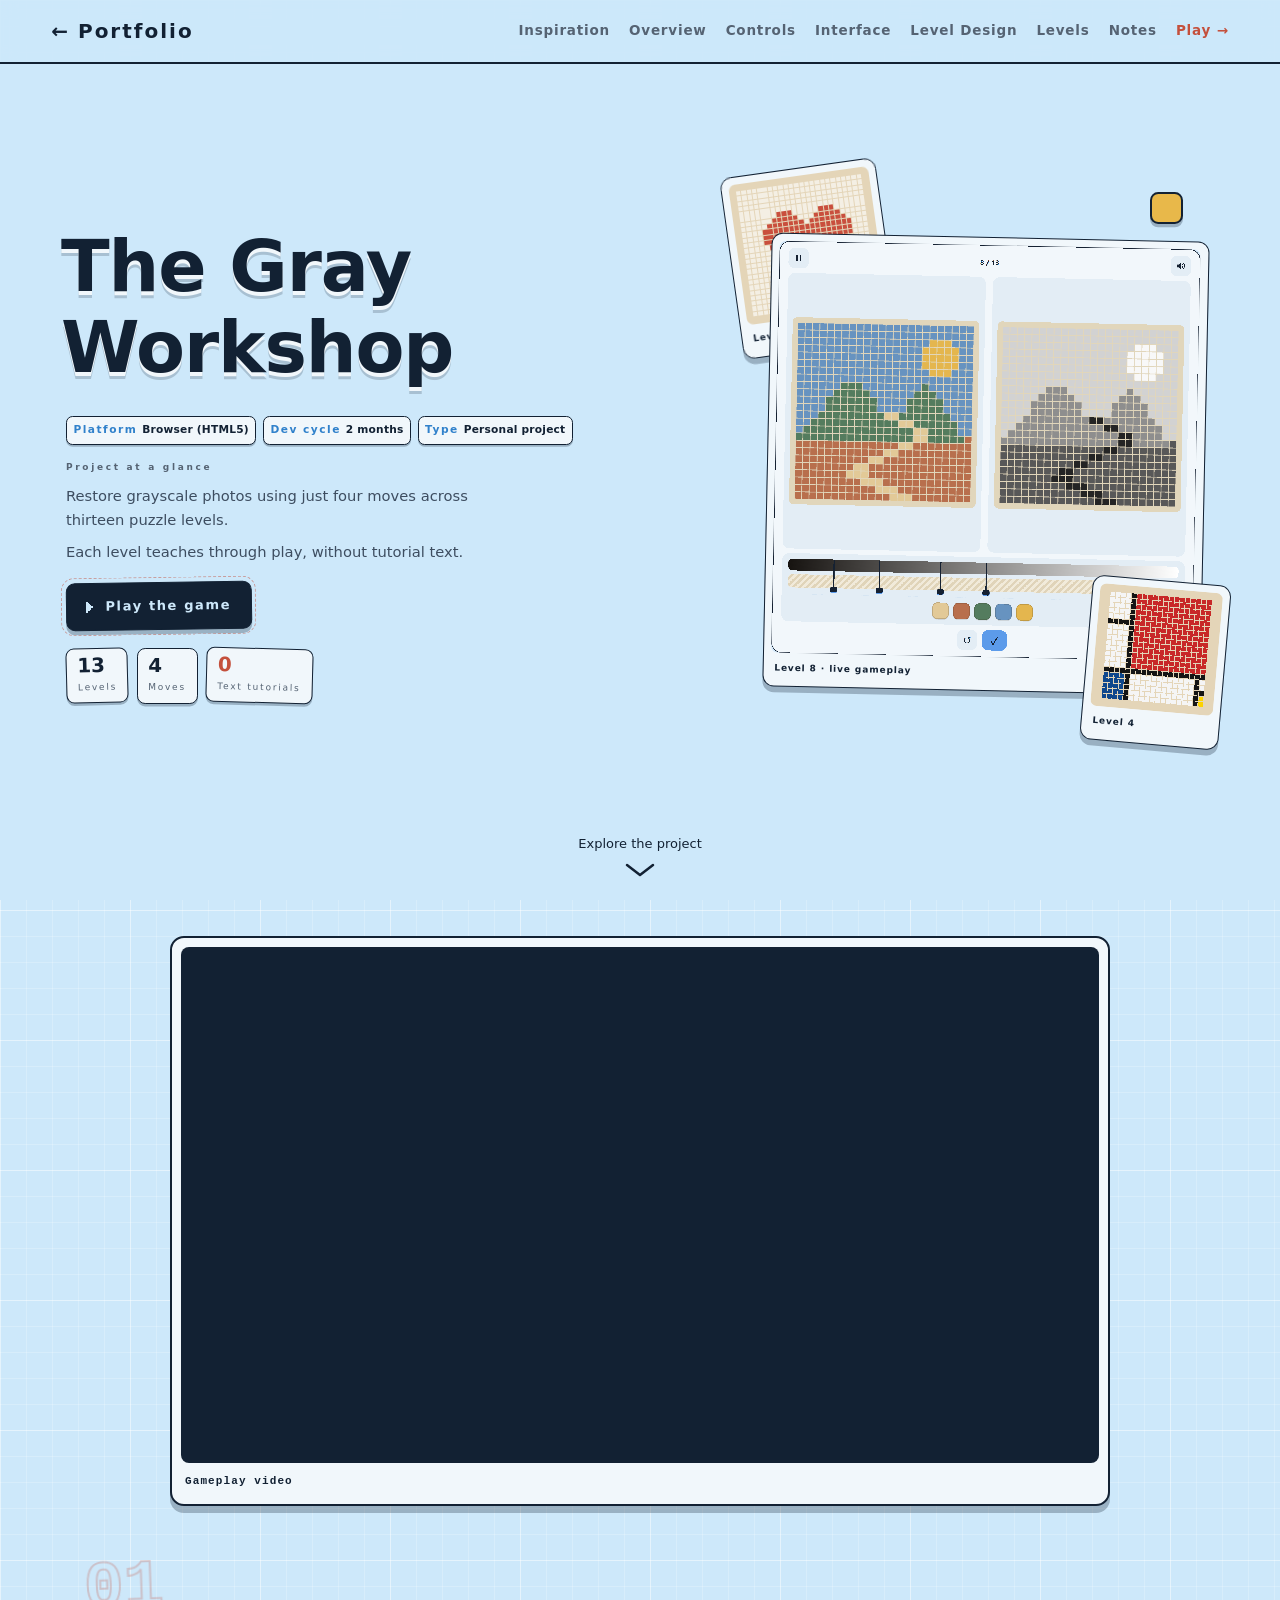
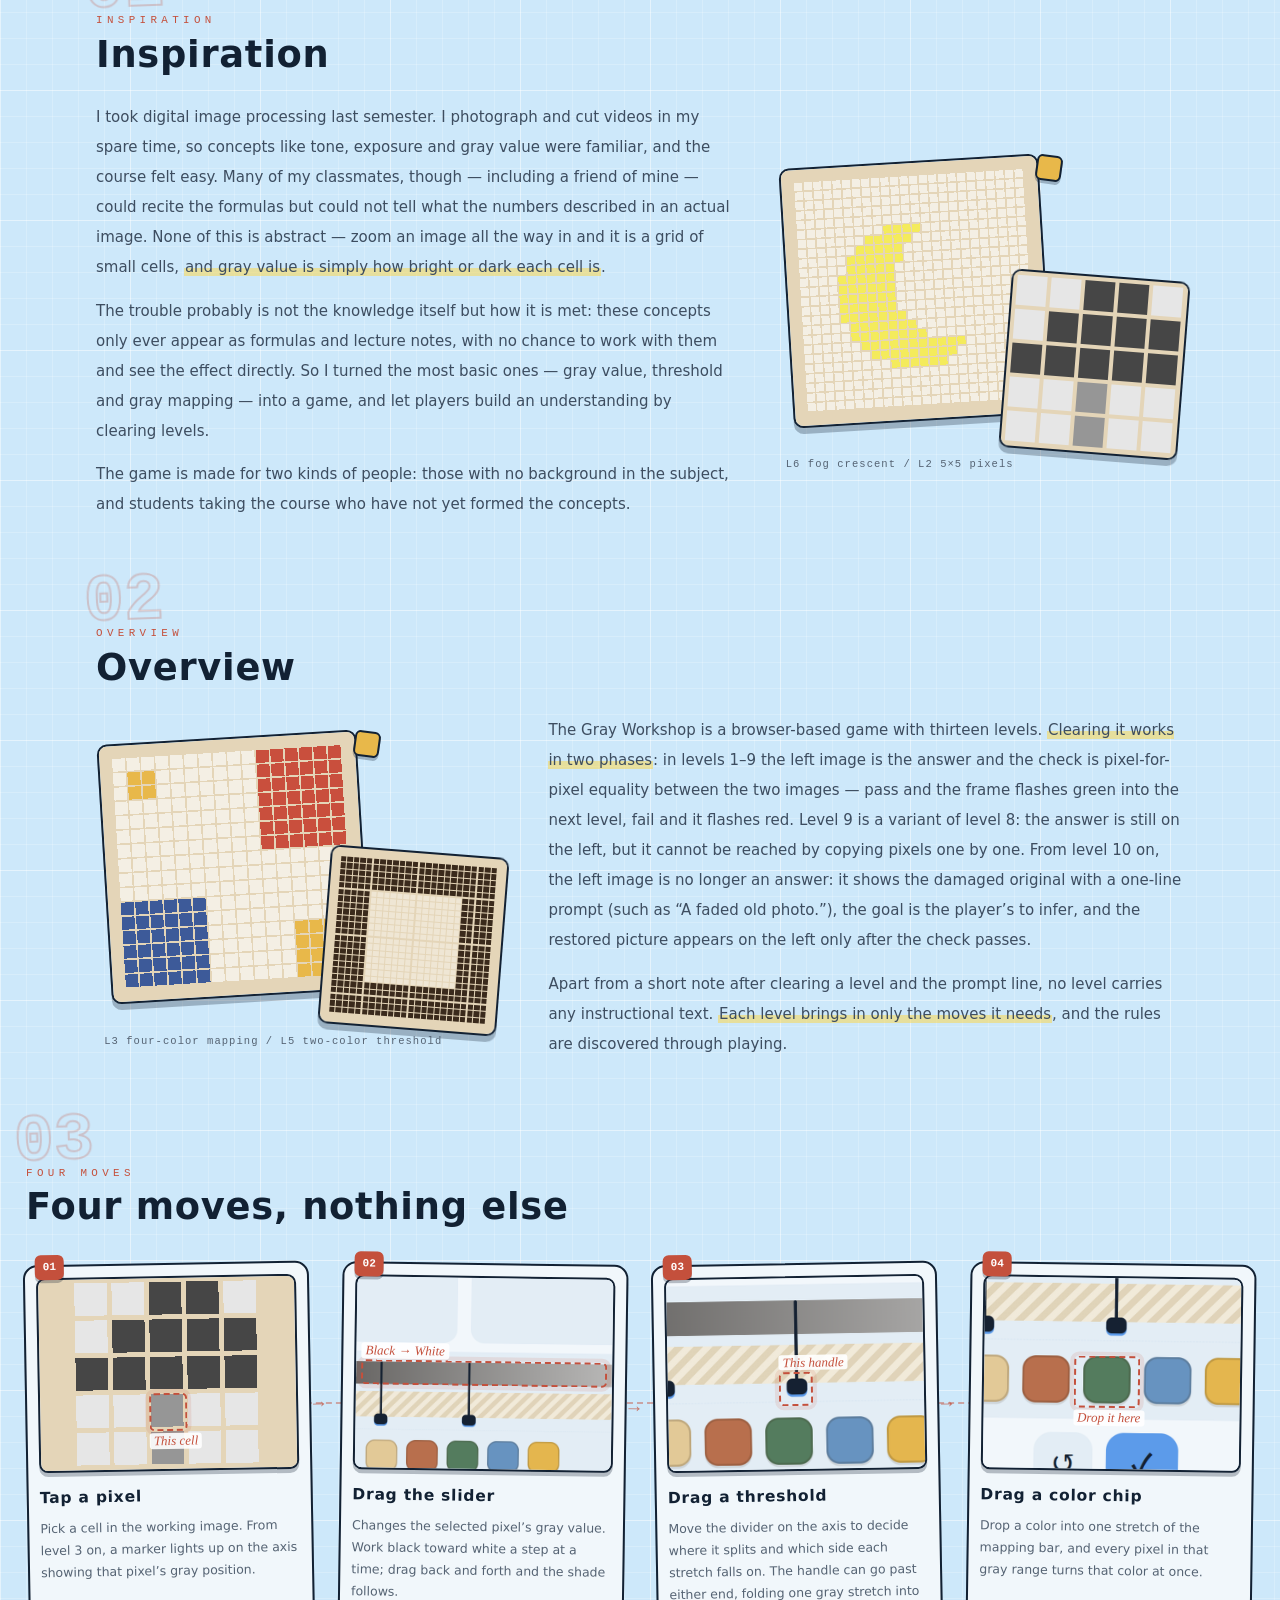
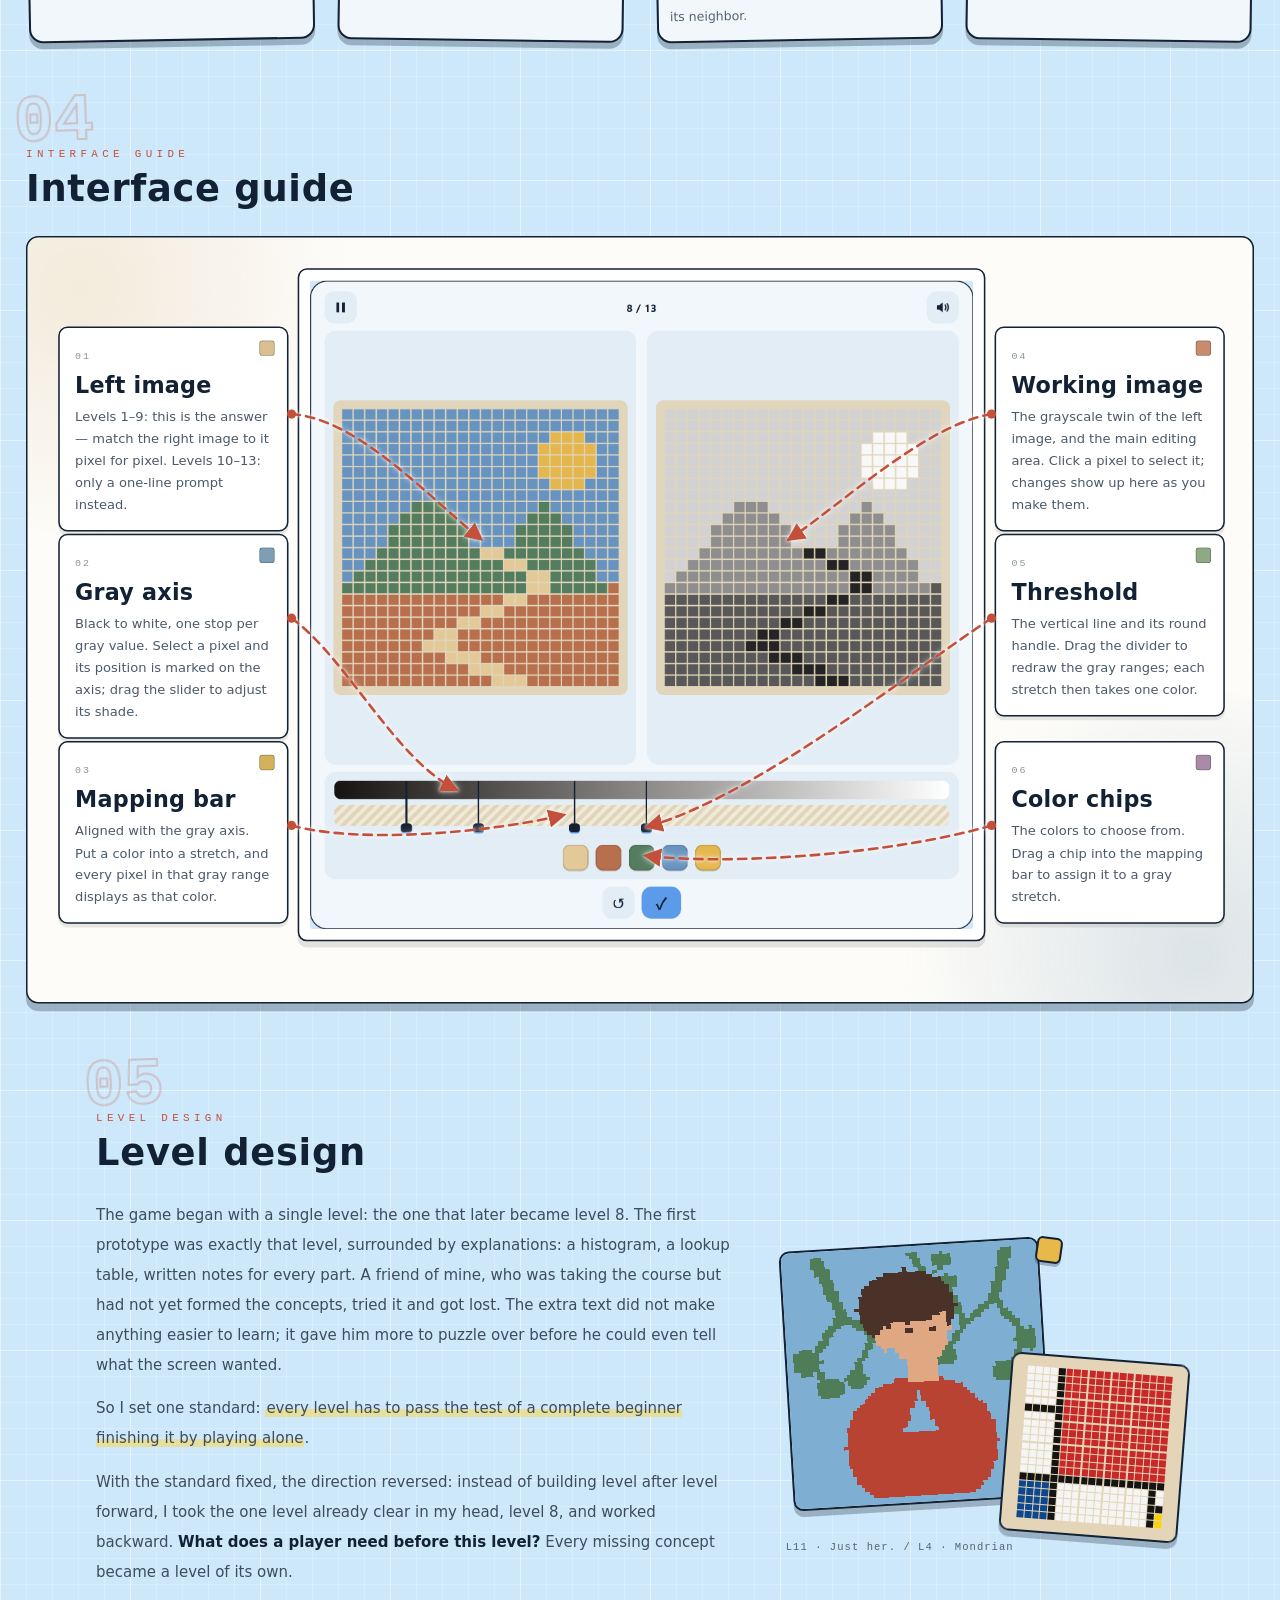
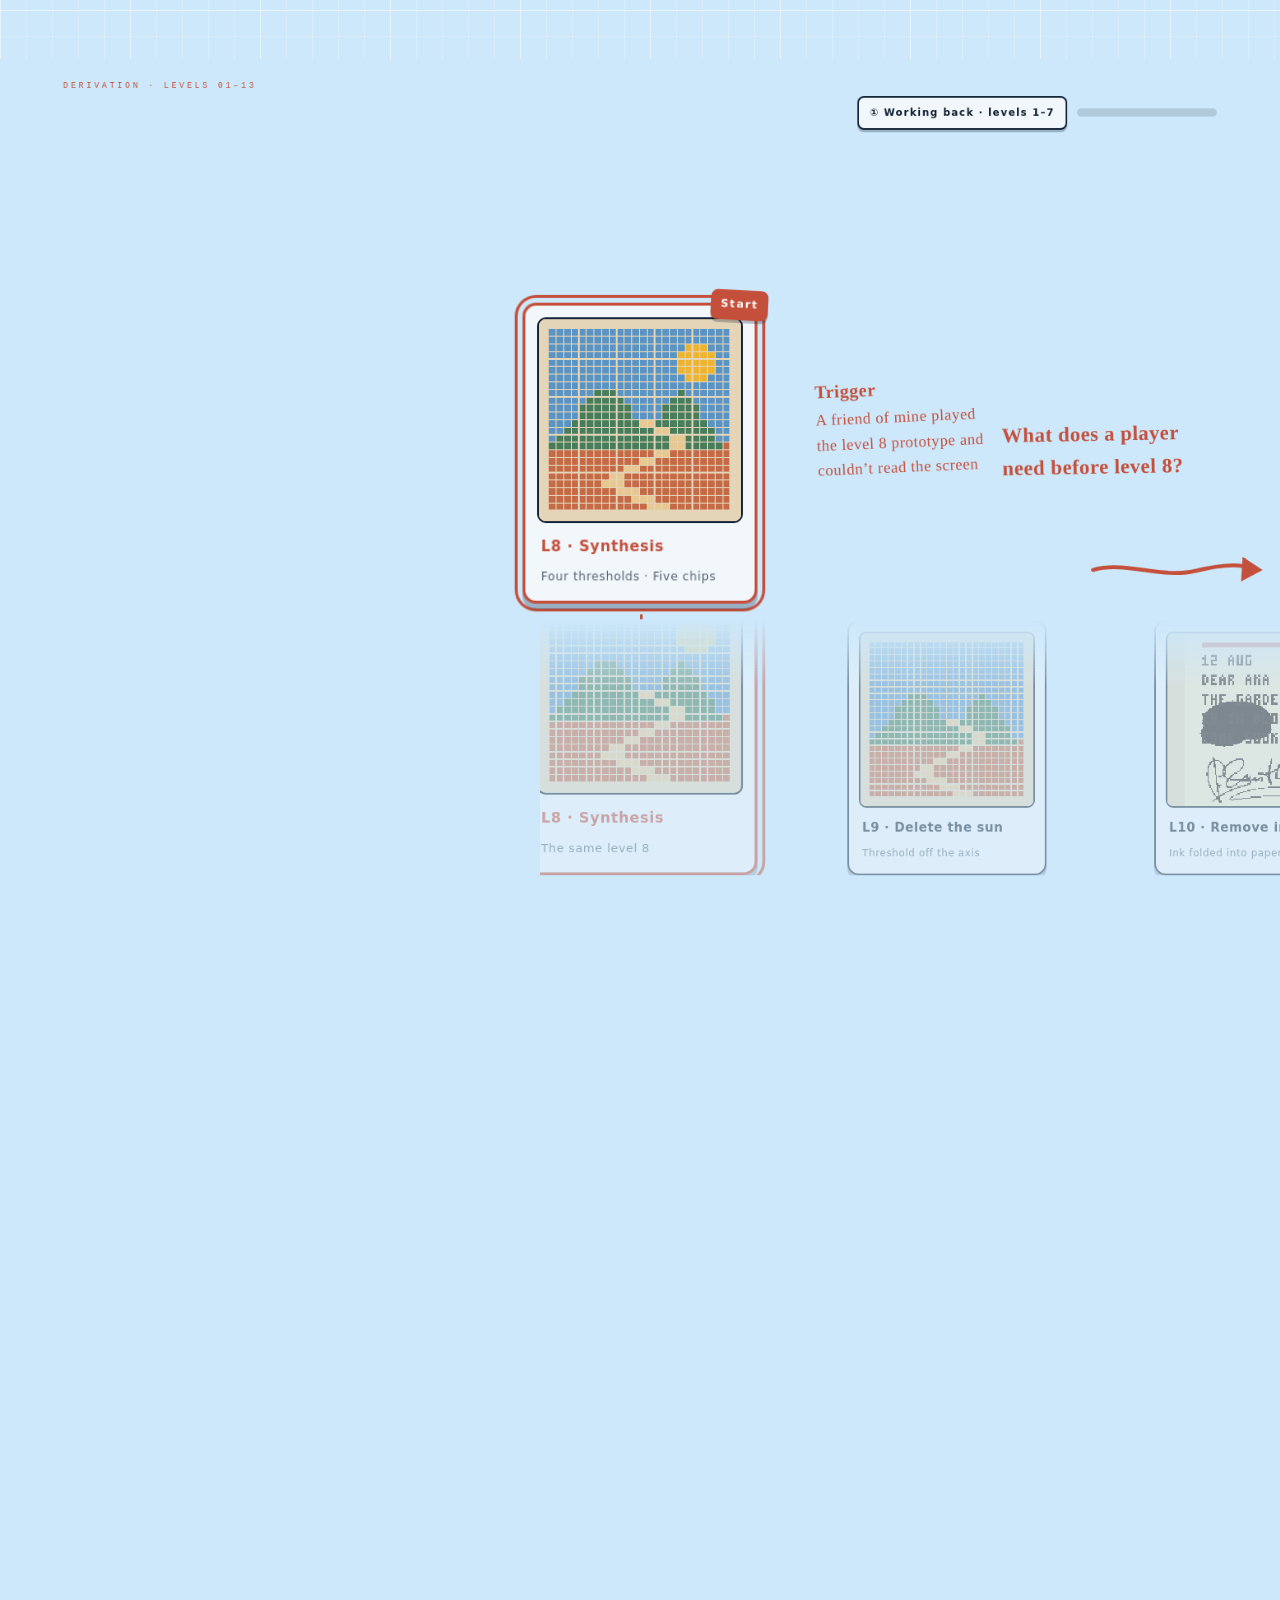
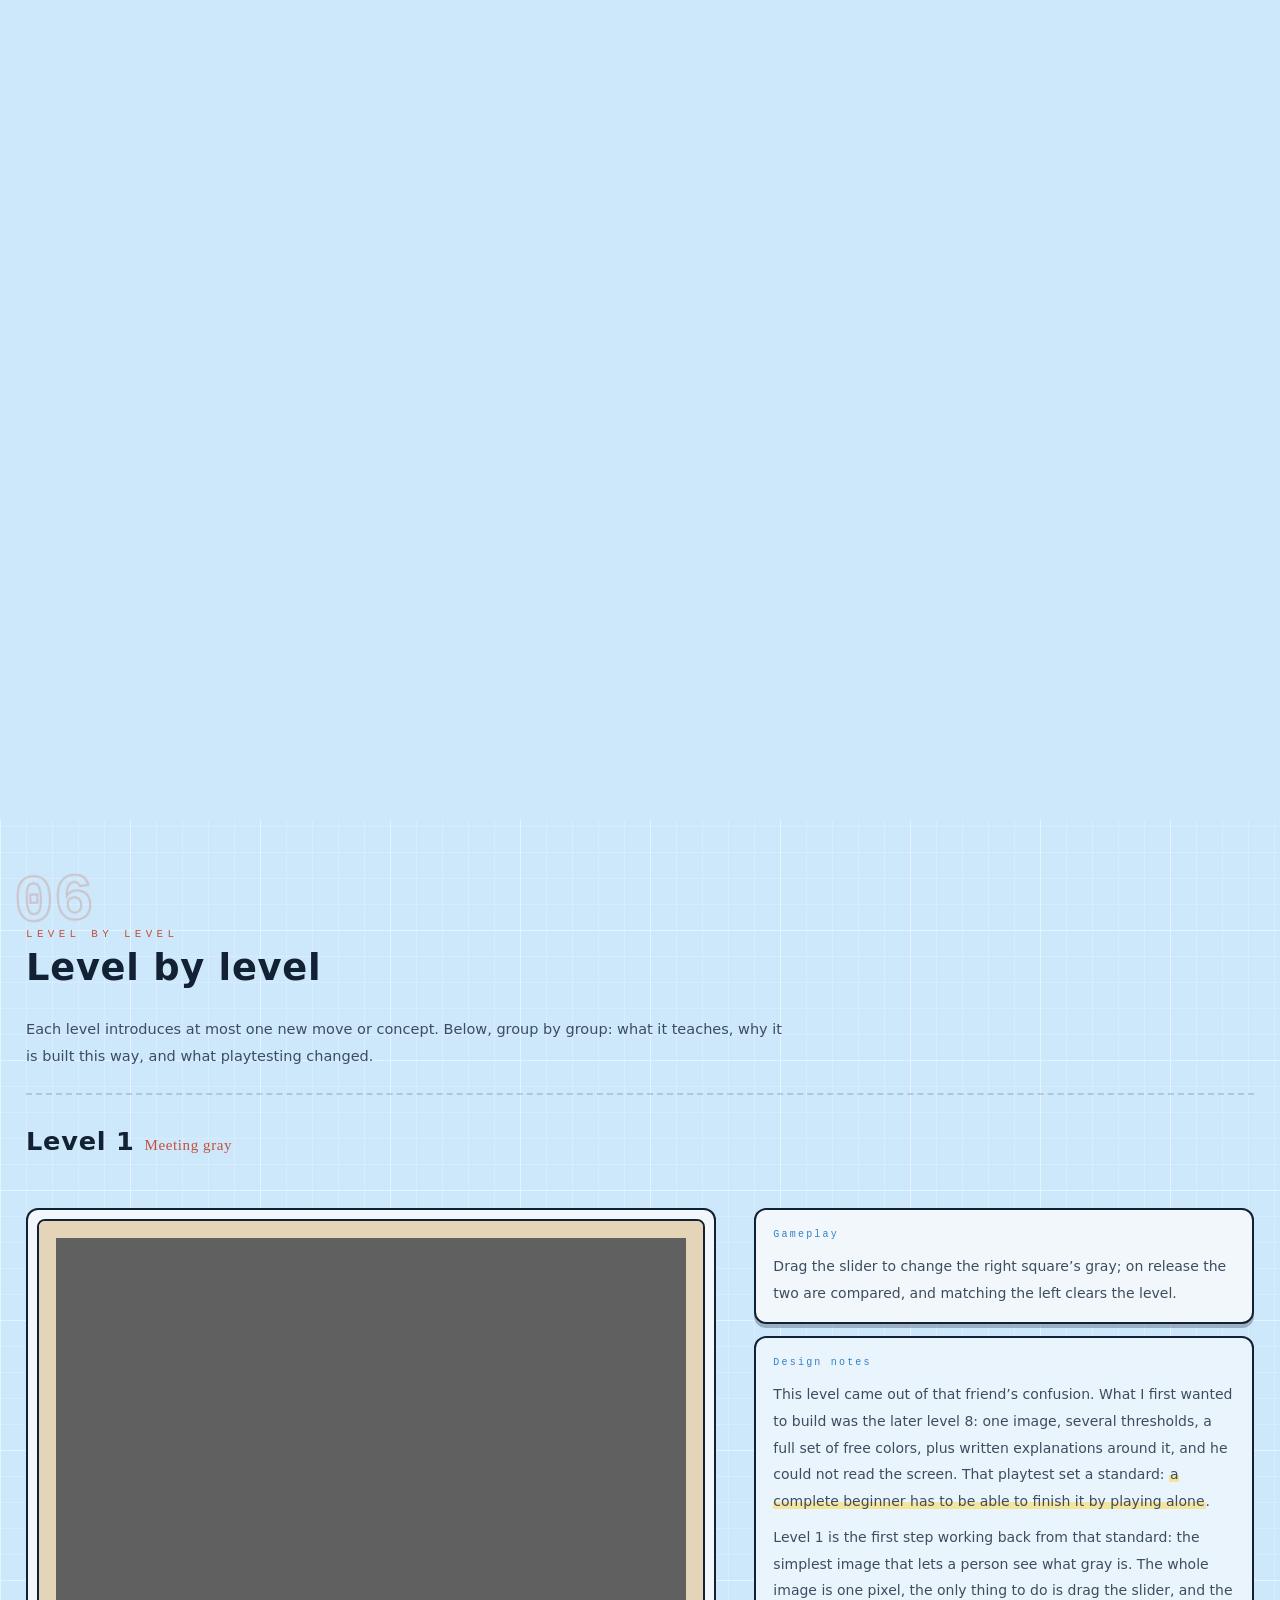
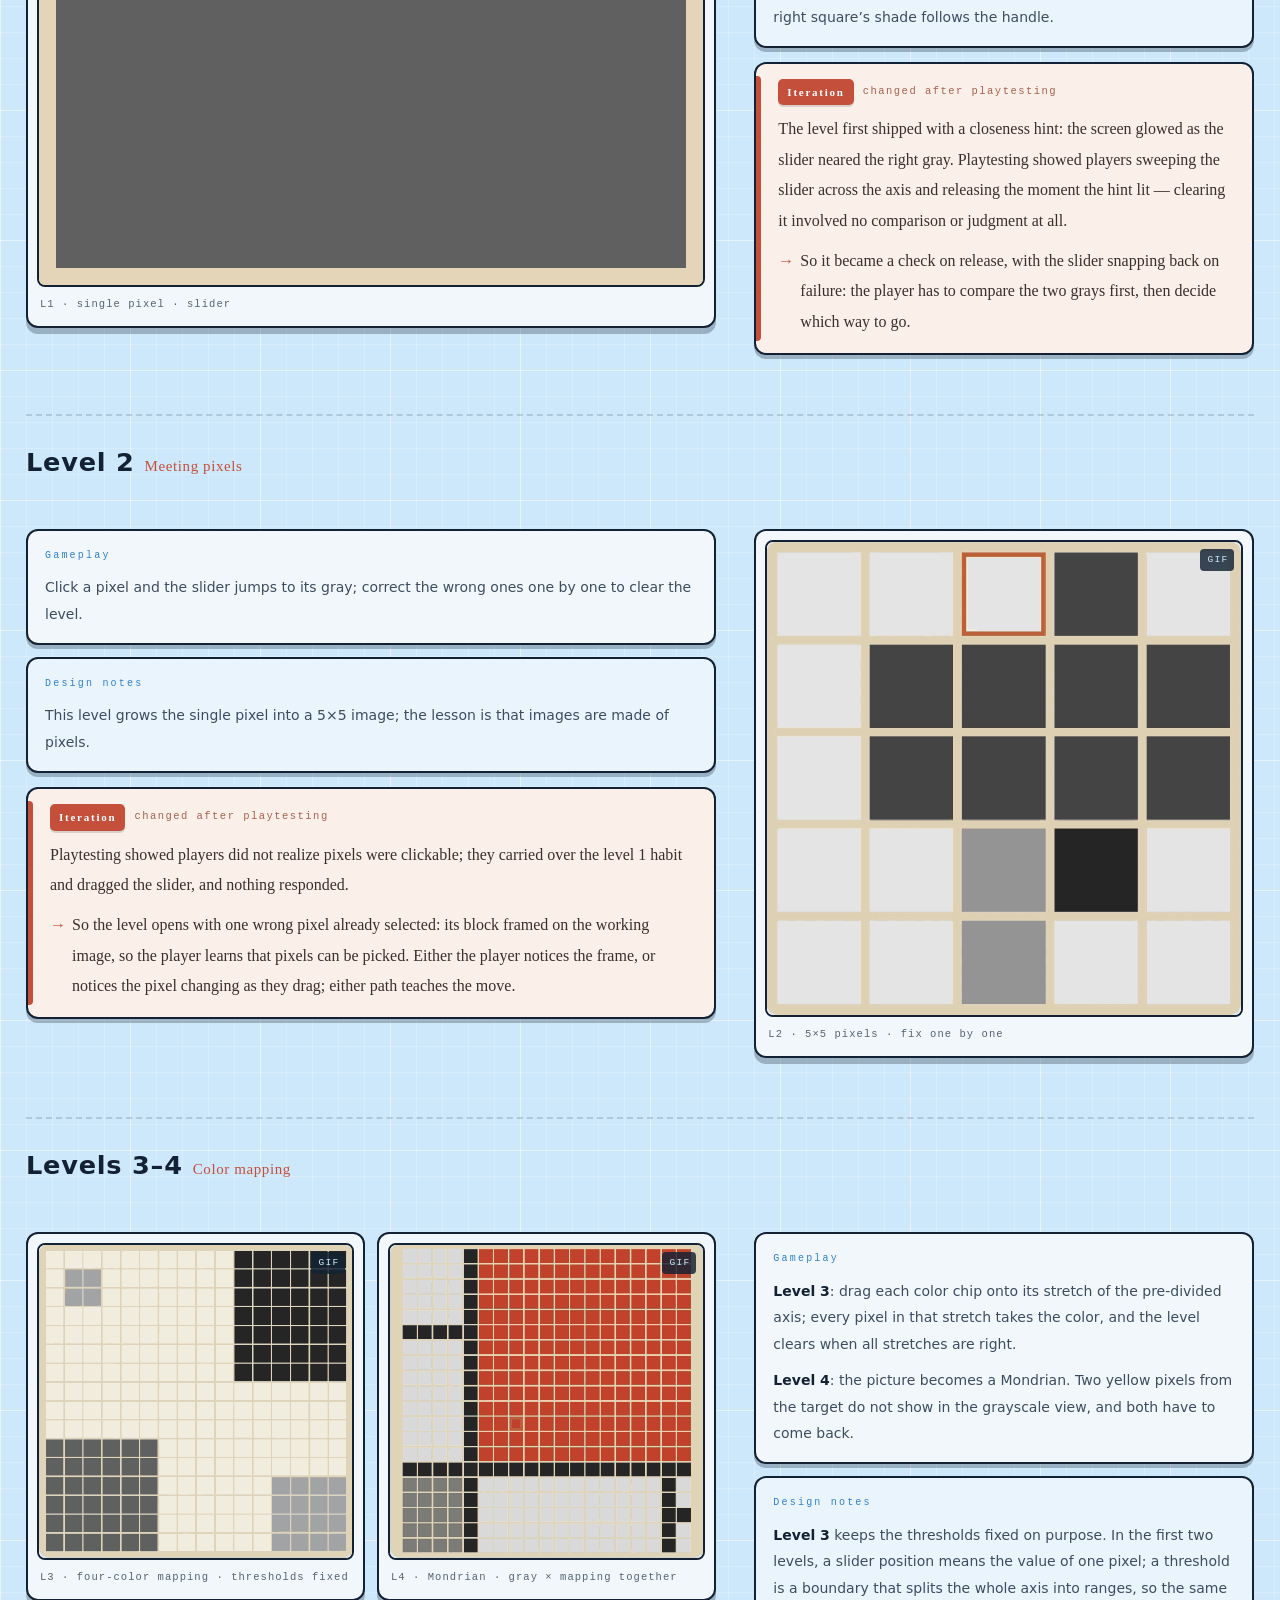
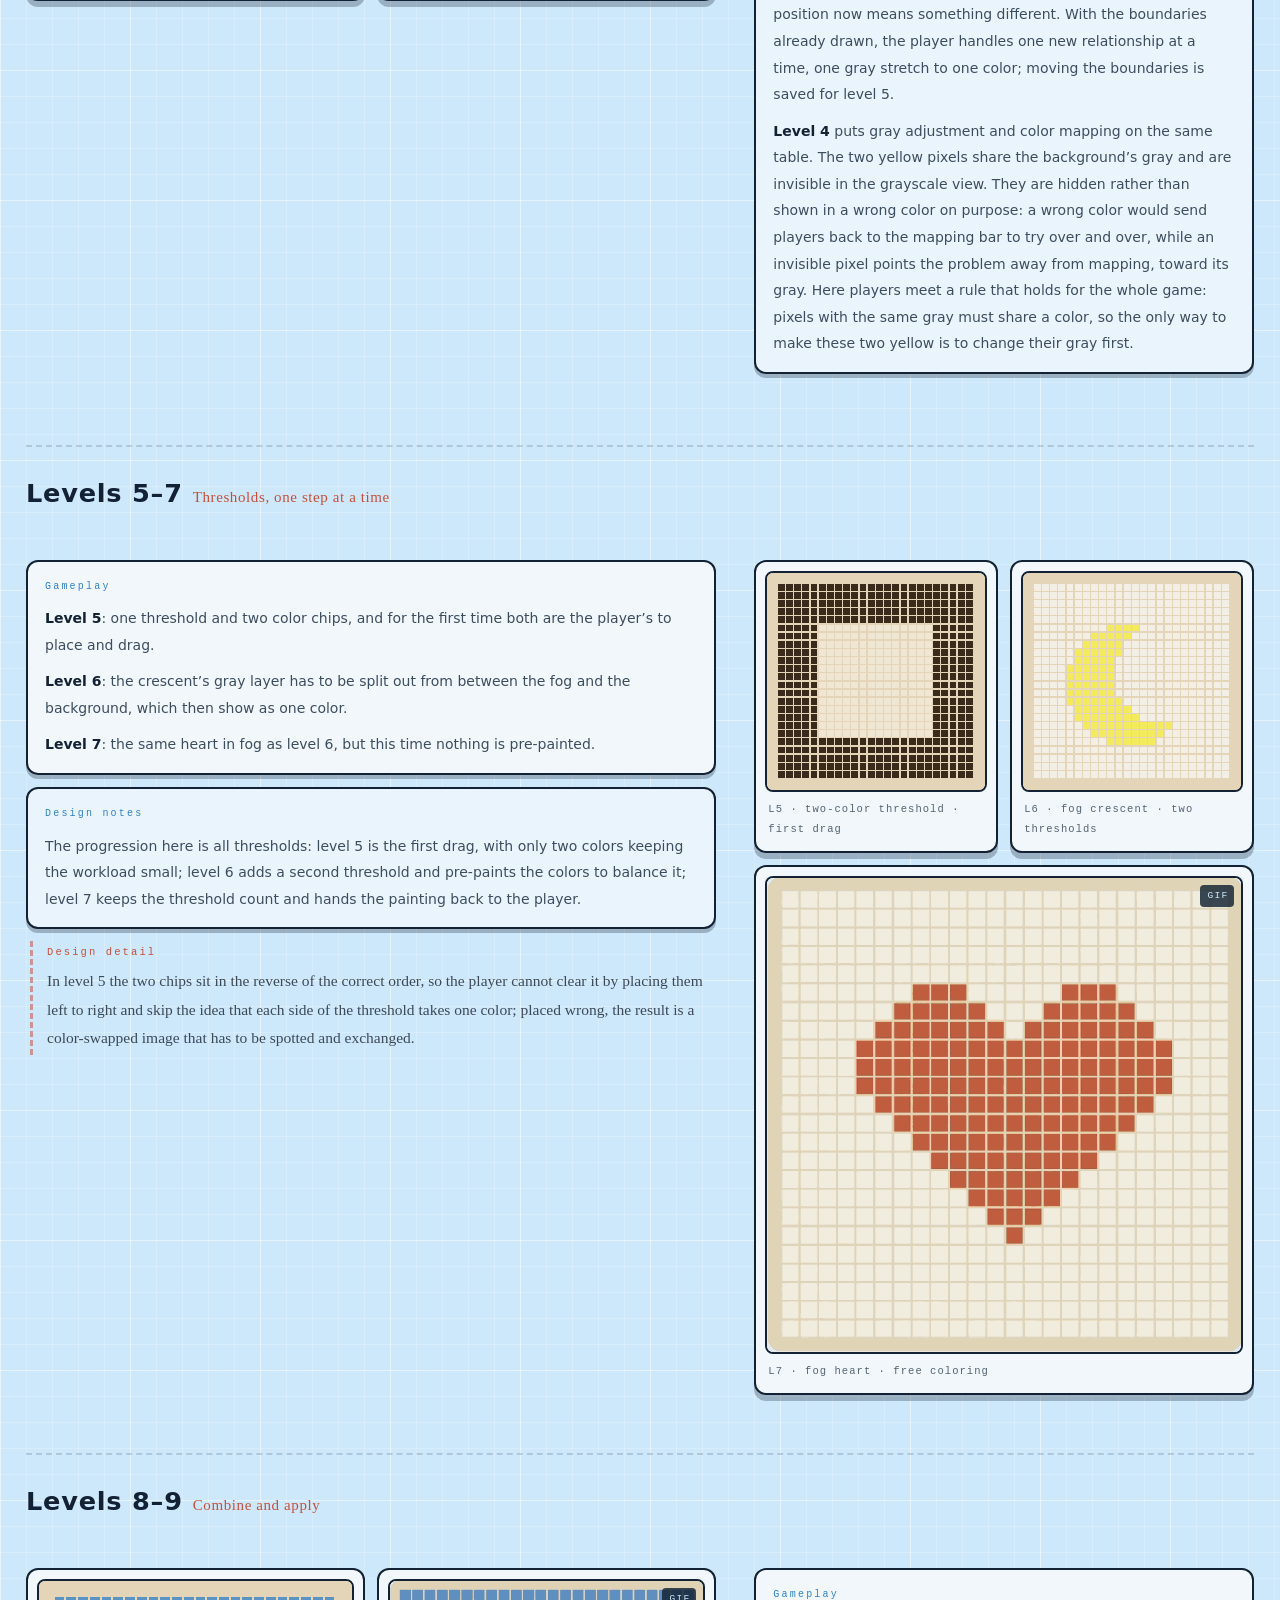
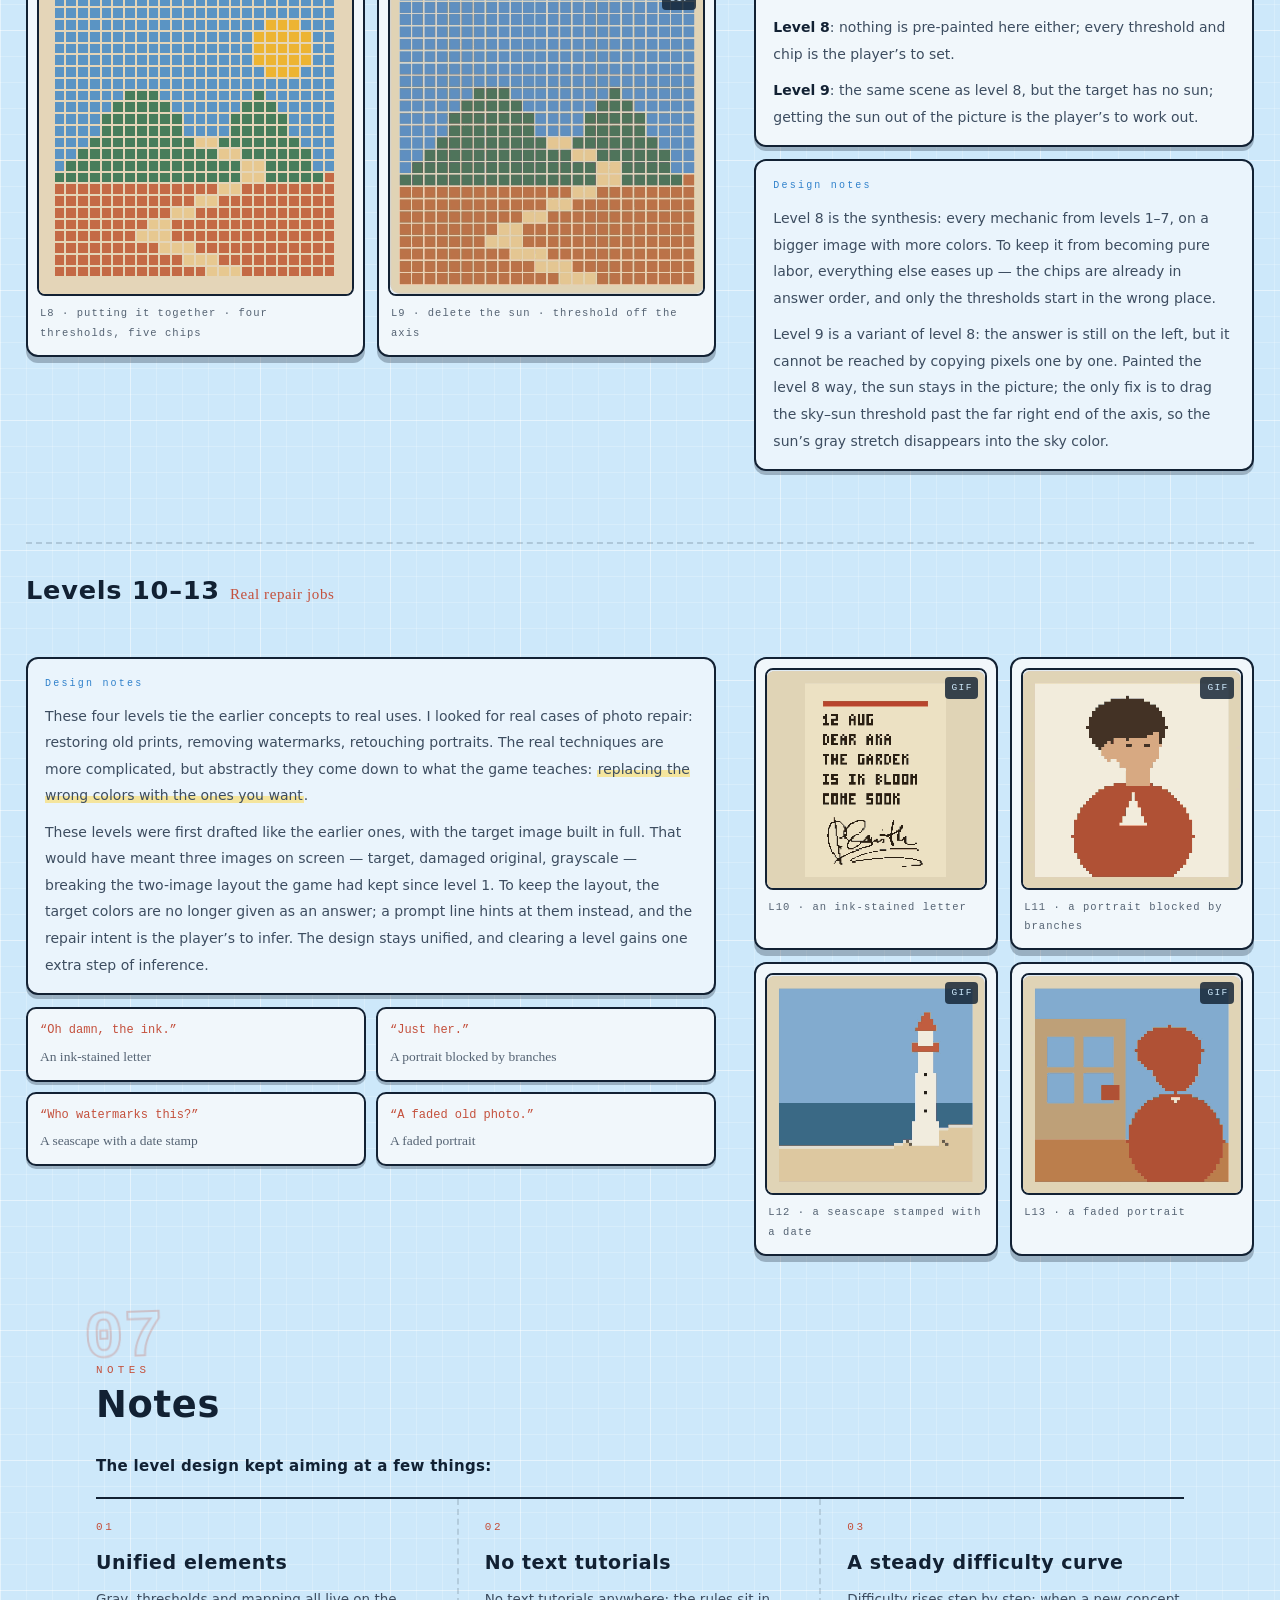
==== commit 89d540f3: "Refine Stationery Fantasy and Gray Workshop covers" ====
--- a/grayrepair/index.html
+++ b/grayrepair/index.html
@@ -114,17 +114,17 @@
 }
 .hero .title {
   font-weight: 900;
-  font-size: clamp(2.5rem,4.4vw,5.15rem);
+  font-size: clamp(2.5rem,4.65vw,5.45rem);
   letter-spacing: -.015em; line-height: 1.14;
   text-shadow: 0 5px 0 #f1f7fb, 0 9px 0 rgba(18,33,51,.2);
   margin-bottom: 34px;
 }
-.hero .facts { display: flex; flex-wrap: wrap; gap: 10px; margin: 0 0 18px 6px; list-style: none; }
+.hero .facts { display: flex; flex-wrap: wrap; gap: 8px; margin: 0 0 18px 6px; list-style: none; }
 .hero .facts li {
-  display: flex; align-items: baseline; gap: 8px;
+  display: flex; align-items: baseline; gap: 6px;
   background: var(--card); border: 2px solid var(--ink); border-radius: 8px;
   box-shadow: 0 2px 0 var(--shadow);
-  padding: 5px 10px; font-size: var(--portfolio-meta-size); font-weight: 600; letter-spacing: .02em;
+  padding: 4px 8px; font-size: calc(var(--portfolio-meta-size) - 1px); font-weight: 600; letter-spacing: .02em;
 }
 .hero .facts b { font-weight: 700; color: var(--accent-deep); letter-spacing: .14em; }
 .hero .overview { max-width: 54ch; margin: 0 0 24px 6px; }
@@ -628,7 +628,7 @@
     width:1440px; max-width:none; margin-inline:auto; zoom:var(--cover-scale,1);
   }
   .hero.fit-cover .b-grid { grid-template-columns:minmax(0,1.4fr) minmax(0,1fr); gap:80px; }
-  .hero.fit-cover .title { font-size:5.15rem; }
+  .hero.fit-cover .title { font-size:5.45rem; }
   .hero.fit-cover .overview p { font-size:1.125rem; }
 </style>
 </head>
@@ -663,8 +663,8 @@
         </ul>
         <div class="overview rv" style="--d:.2s">
           <h2>Project at a glance</h2>
-          <p>A photo-repair puzzle game: you run a small grayscale repair shop, and every job that comes in is a photo with its colors stripped away. You get exactly four moves—tap pixels, drag sliders, drag thresholds, drag color chips—and use them to bring each photo back, step by step. Thirteen levels, from recognizing gray to putting it all together.</p>
-          <p>What makes it unusual: there is not a single line of tutorial text anywhere. The rules live inside the level design, and players work them out by playing.</p>
+          <p>Restore grayscale photos using just four moves across thirteen puzzle levels.</p>
+          <p>Each level teaches through play, without tutorial text.</p>
         </div>
         <div class="hero-cta rv" style="--d:.3s">
           <a class="btn-play" href="https://jesse20050324.github.io/dip-game/game/blue/index.html" target="_blank" rel="noopener">
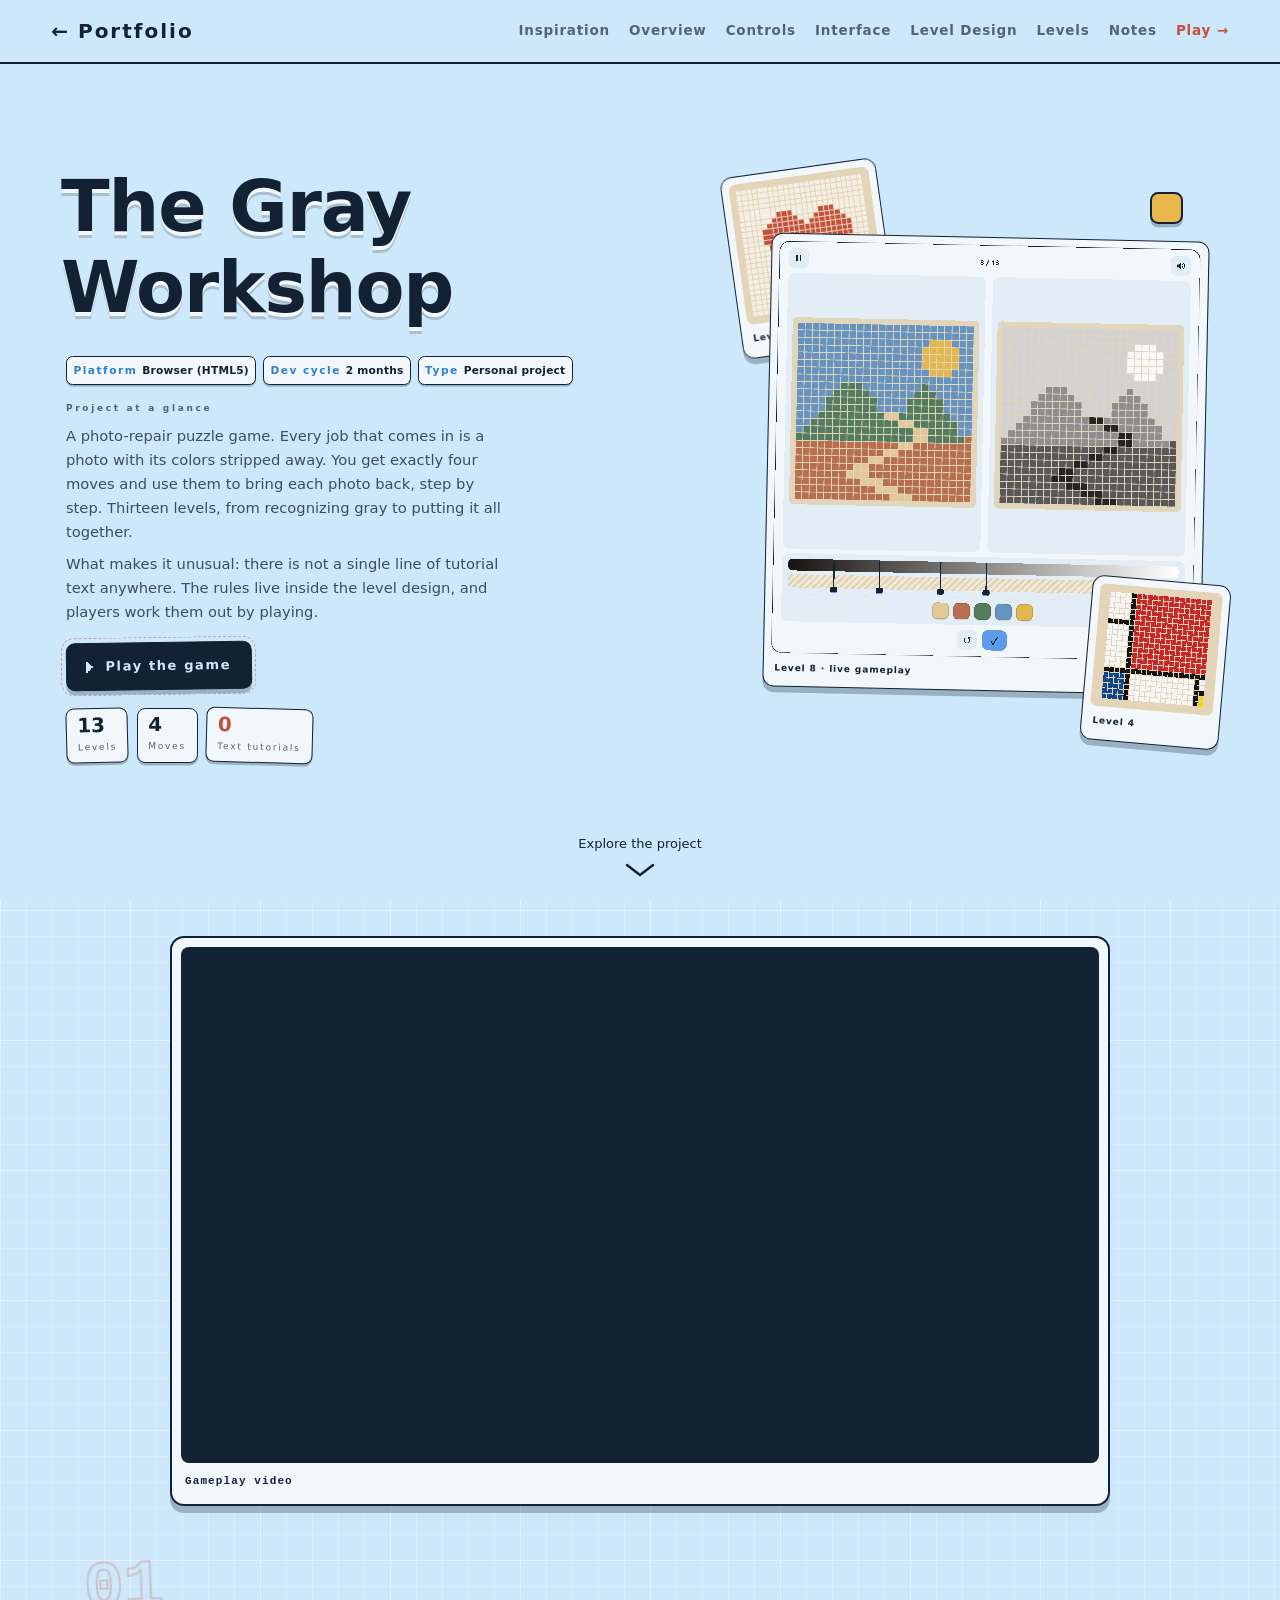
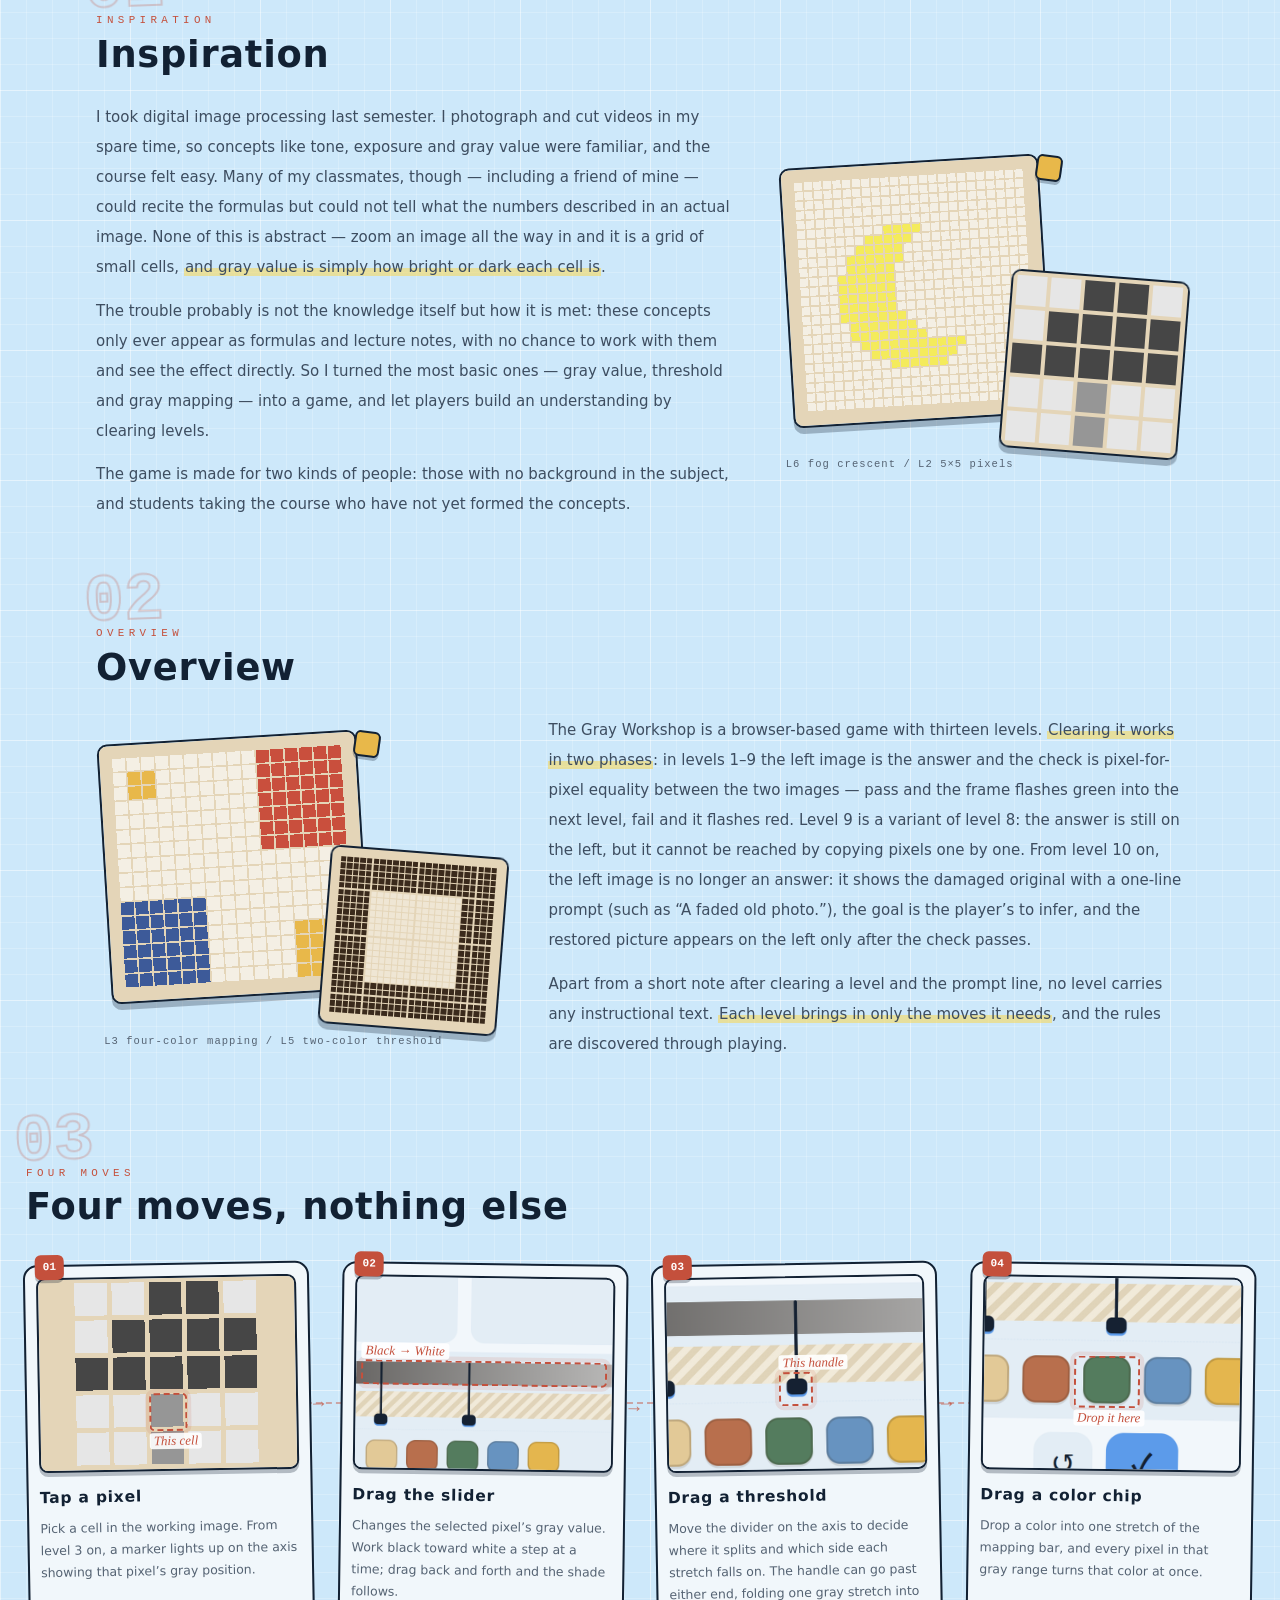
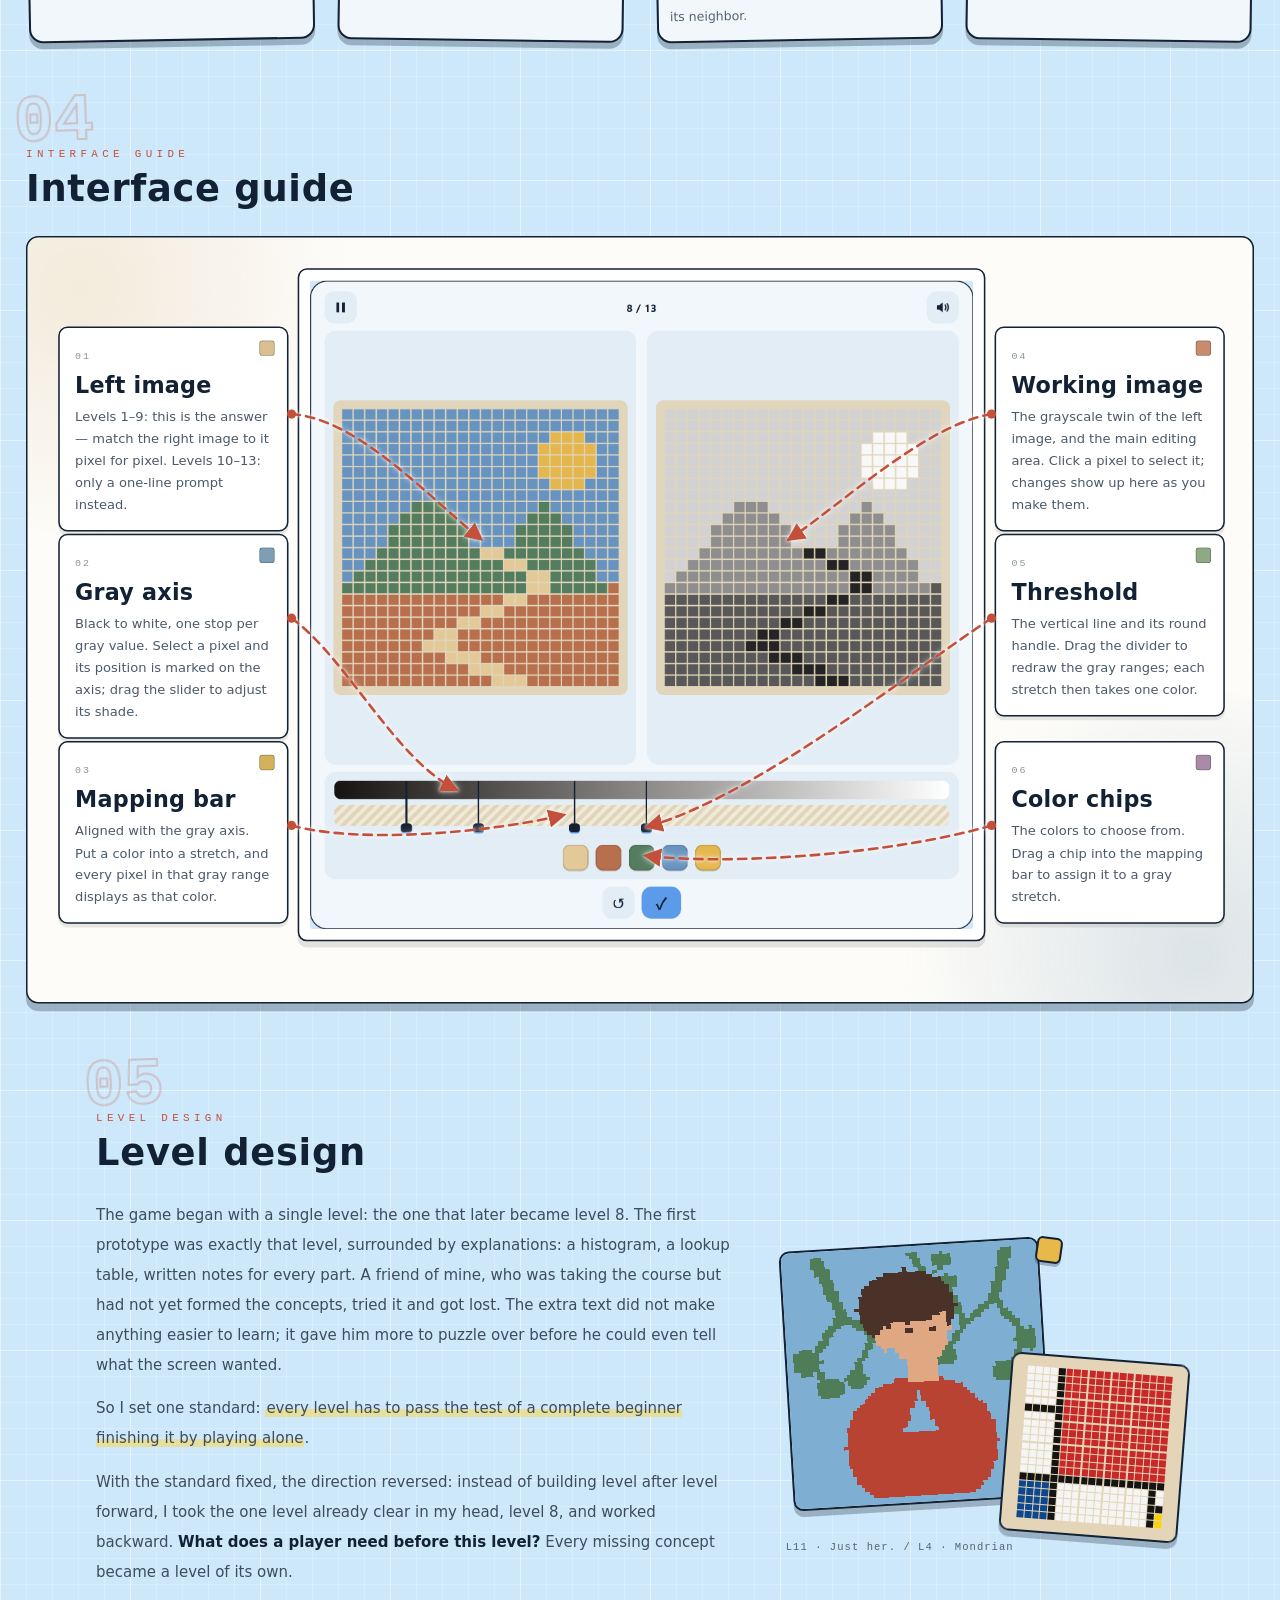
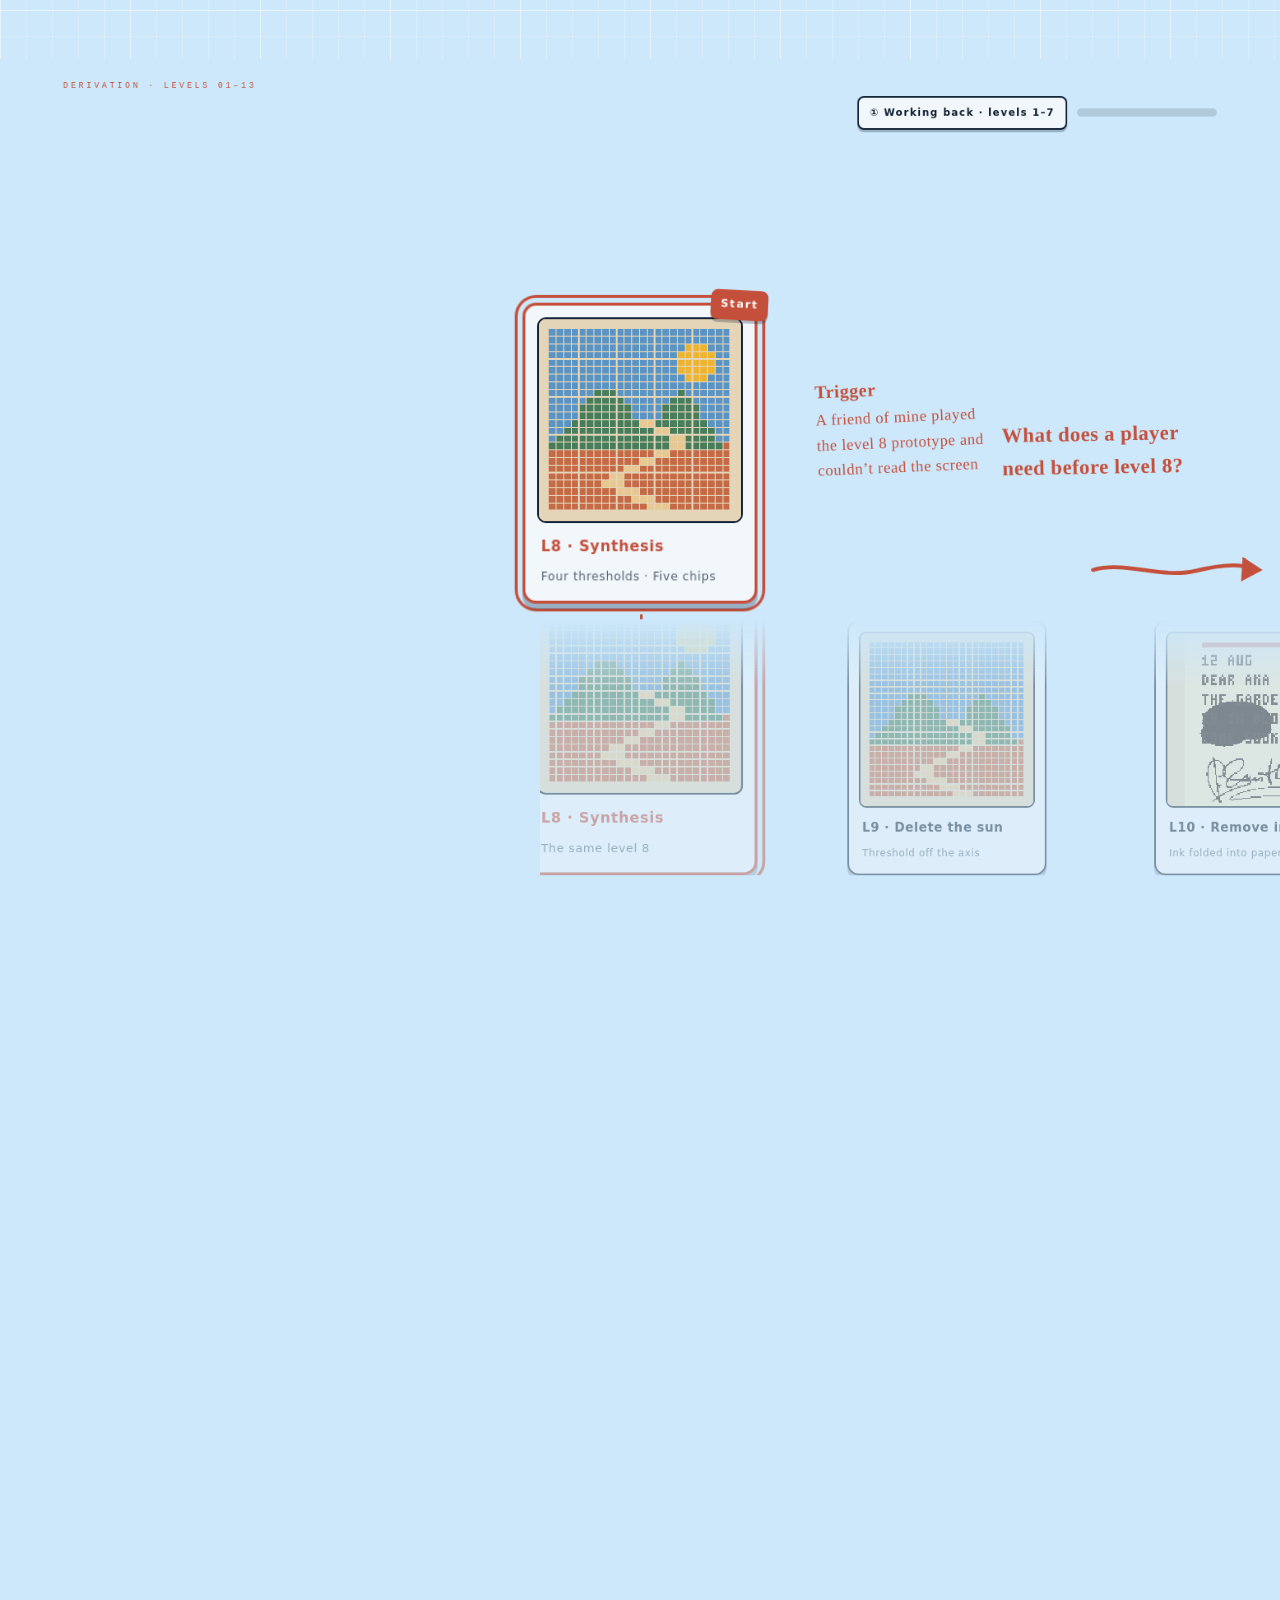
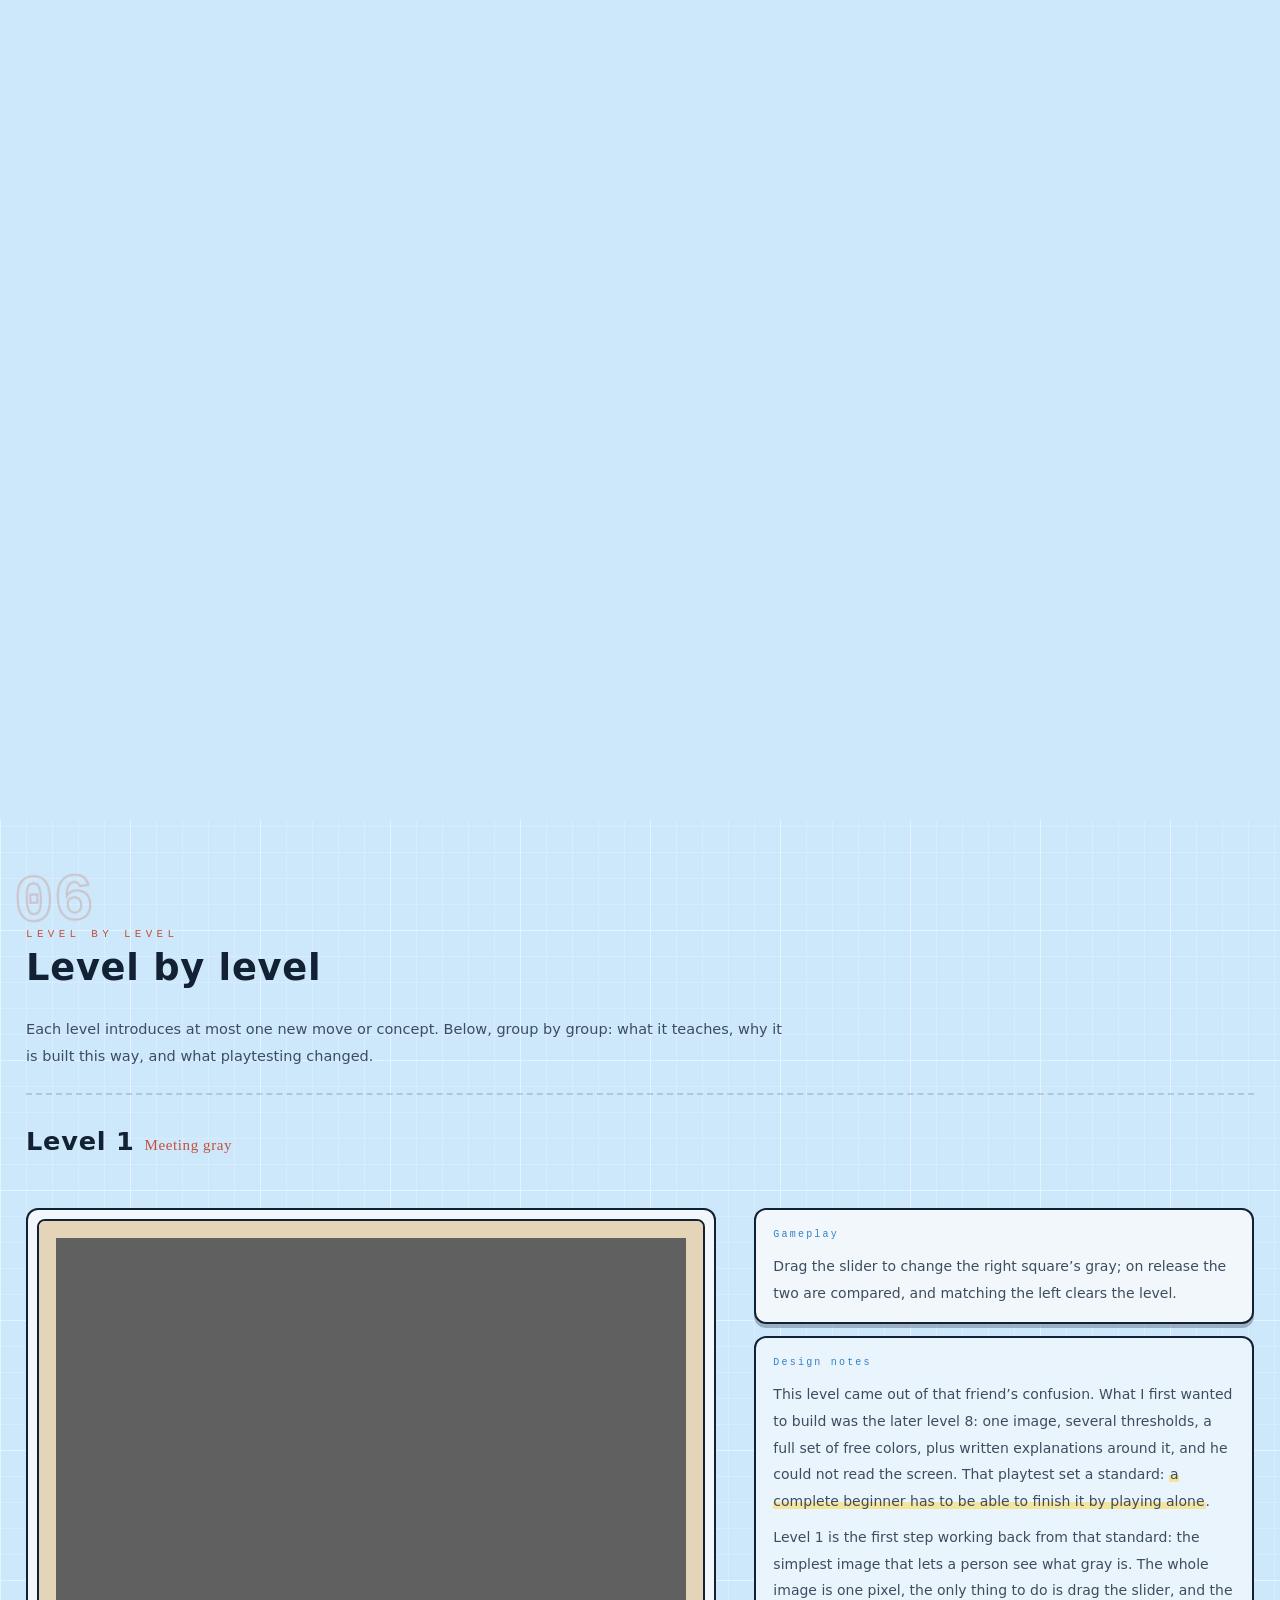
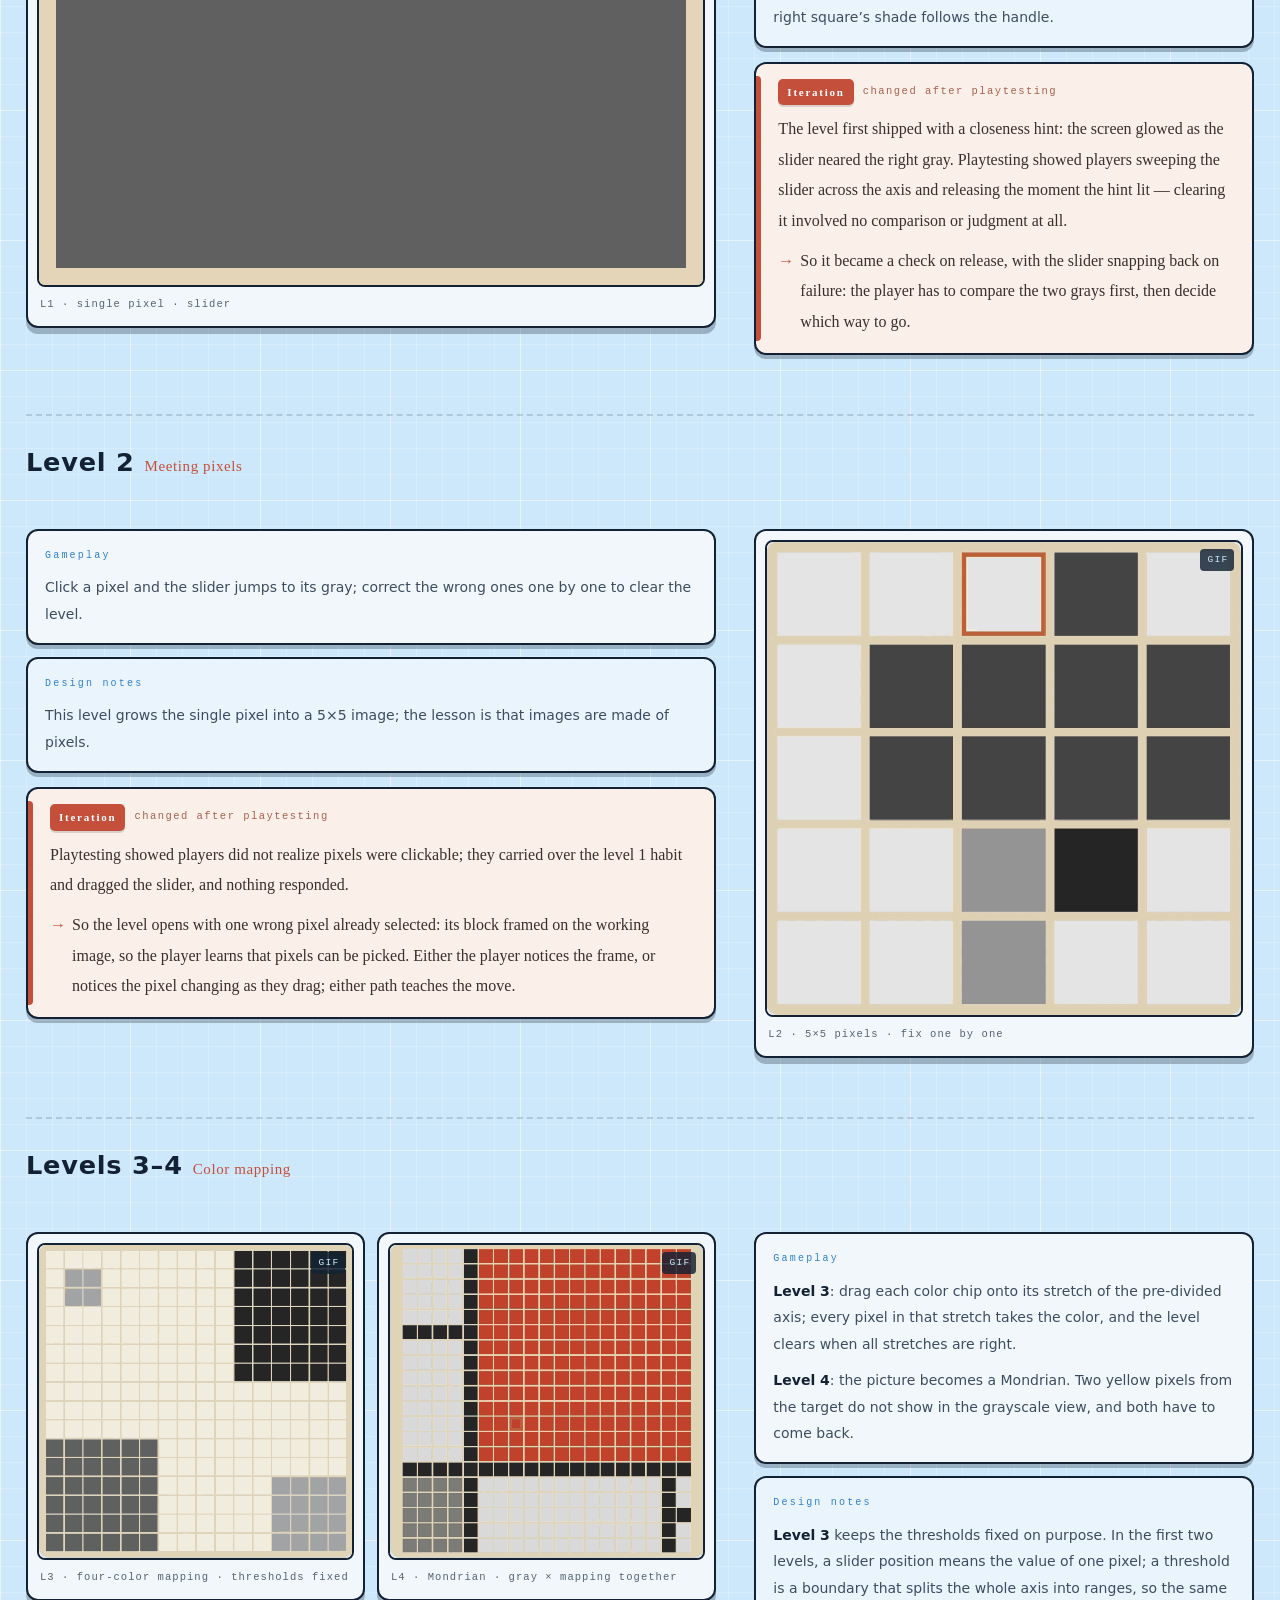
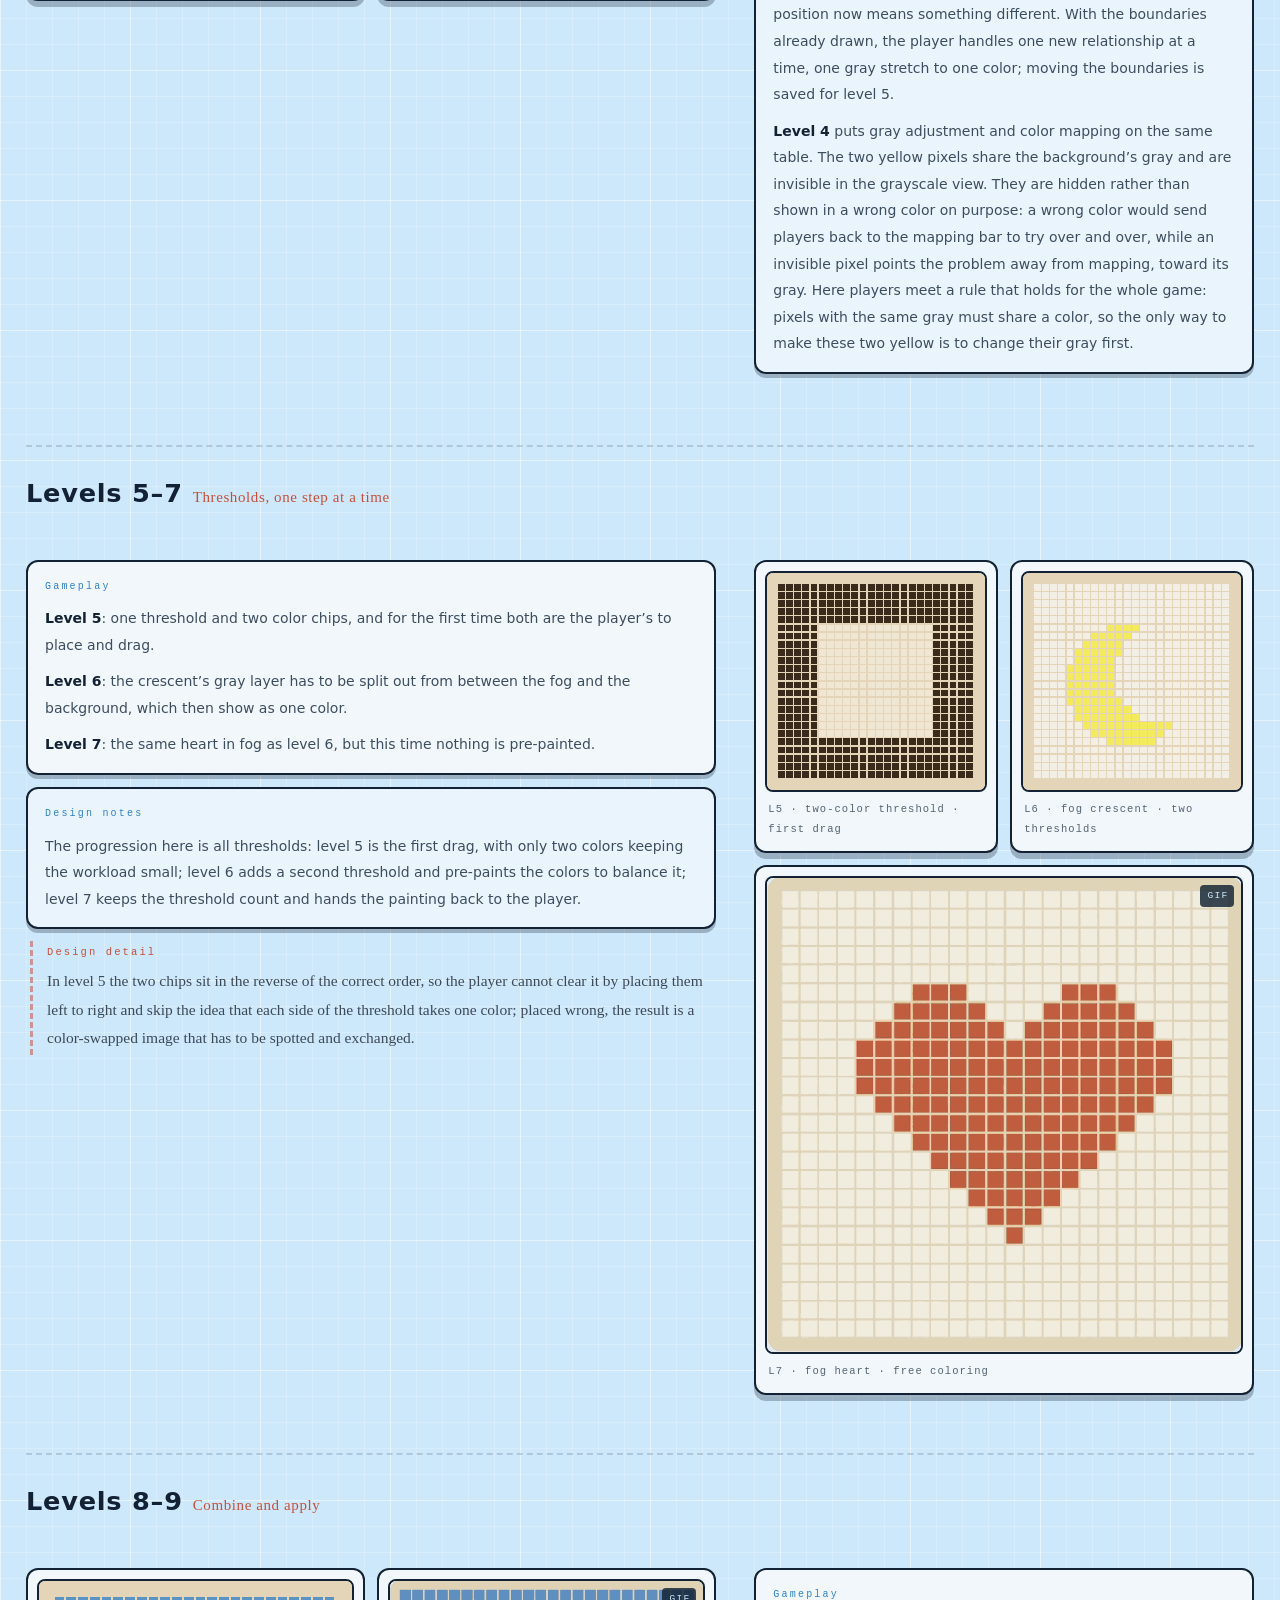
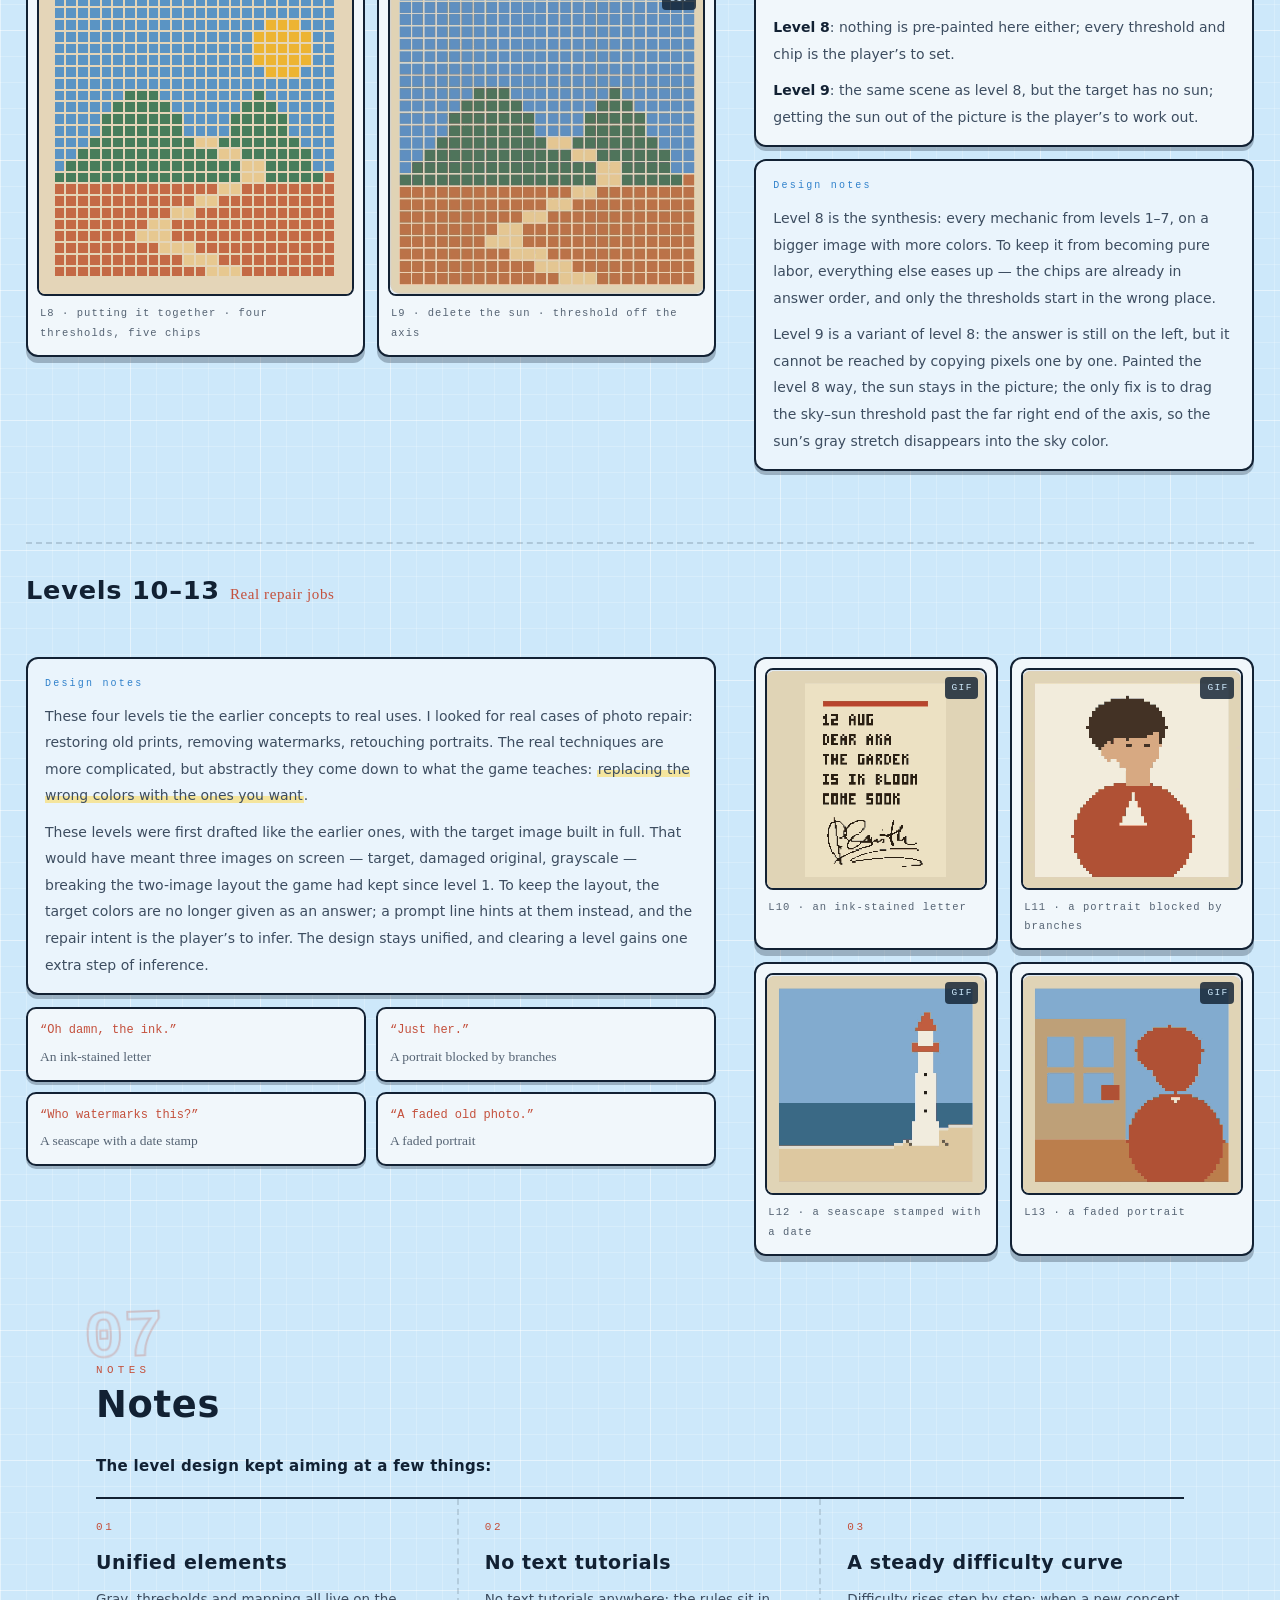
==== commit 0ccb321d: "Rebalance stationery cover and restore Gray Workshop overview" ====
--- a/grayrepair/index.html
+++ b/grayrepair/index.html
@@ -630,6 +630,9 @@
   .hero.fit-cover .b-grid { grid-template-columns:minmax(0,1.4fr) minmax(0,1fr); gap:80px; }
   .hero.fit-cover .title { font-size:5.45rem; }
   .hero.fit-cover .overview p { font-size:1.125rem; }
+  @media (max-height:640px) {
+    .hero.fit-cover { padding-top:18px; padding-bottom:56px; }
+  }
 </style>
 </head>
 <body>
@@ -663,8 +666,8 @@
         </ul>
         <div class="overview rv" style="--d:.2s">
           <h2>Project at a glance</h2>
-          <p>Restore grayscale photos using just four moves across thirteen puzzle levels.</p>
-          <p>Each level teaches through play, without tutorial text.</p>
+          <p>A photo-repair puzzle game. Every job that comes in is a photo with its colors stripped away. You get exactly four moves and use them to bring each photo back, step by step. Thirteen levels, from recognizing gray to putting it all together.</p>
+          <p>What makes it unusual: there is not a single line of tutorial text anywhere. The rules live inside the level design, and players work them out by playing.</p>
         </div>
         <div class="hero-cta rv" style="--d:.3s">
           <a class="btn-play" href="https://jesse20050324.github.io/dip-game/game/blue/index.html" target="_blank" rel="noopener">
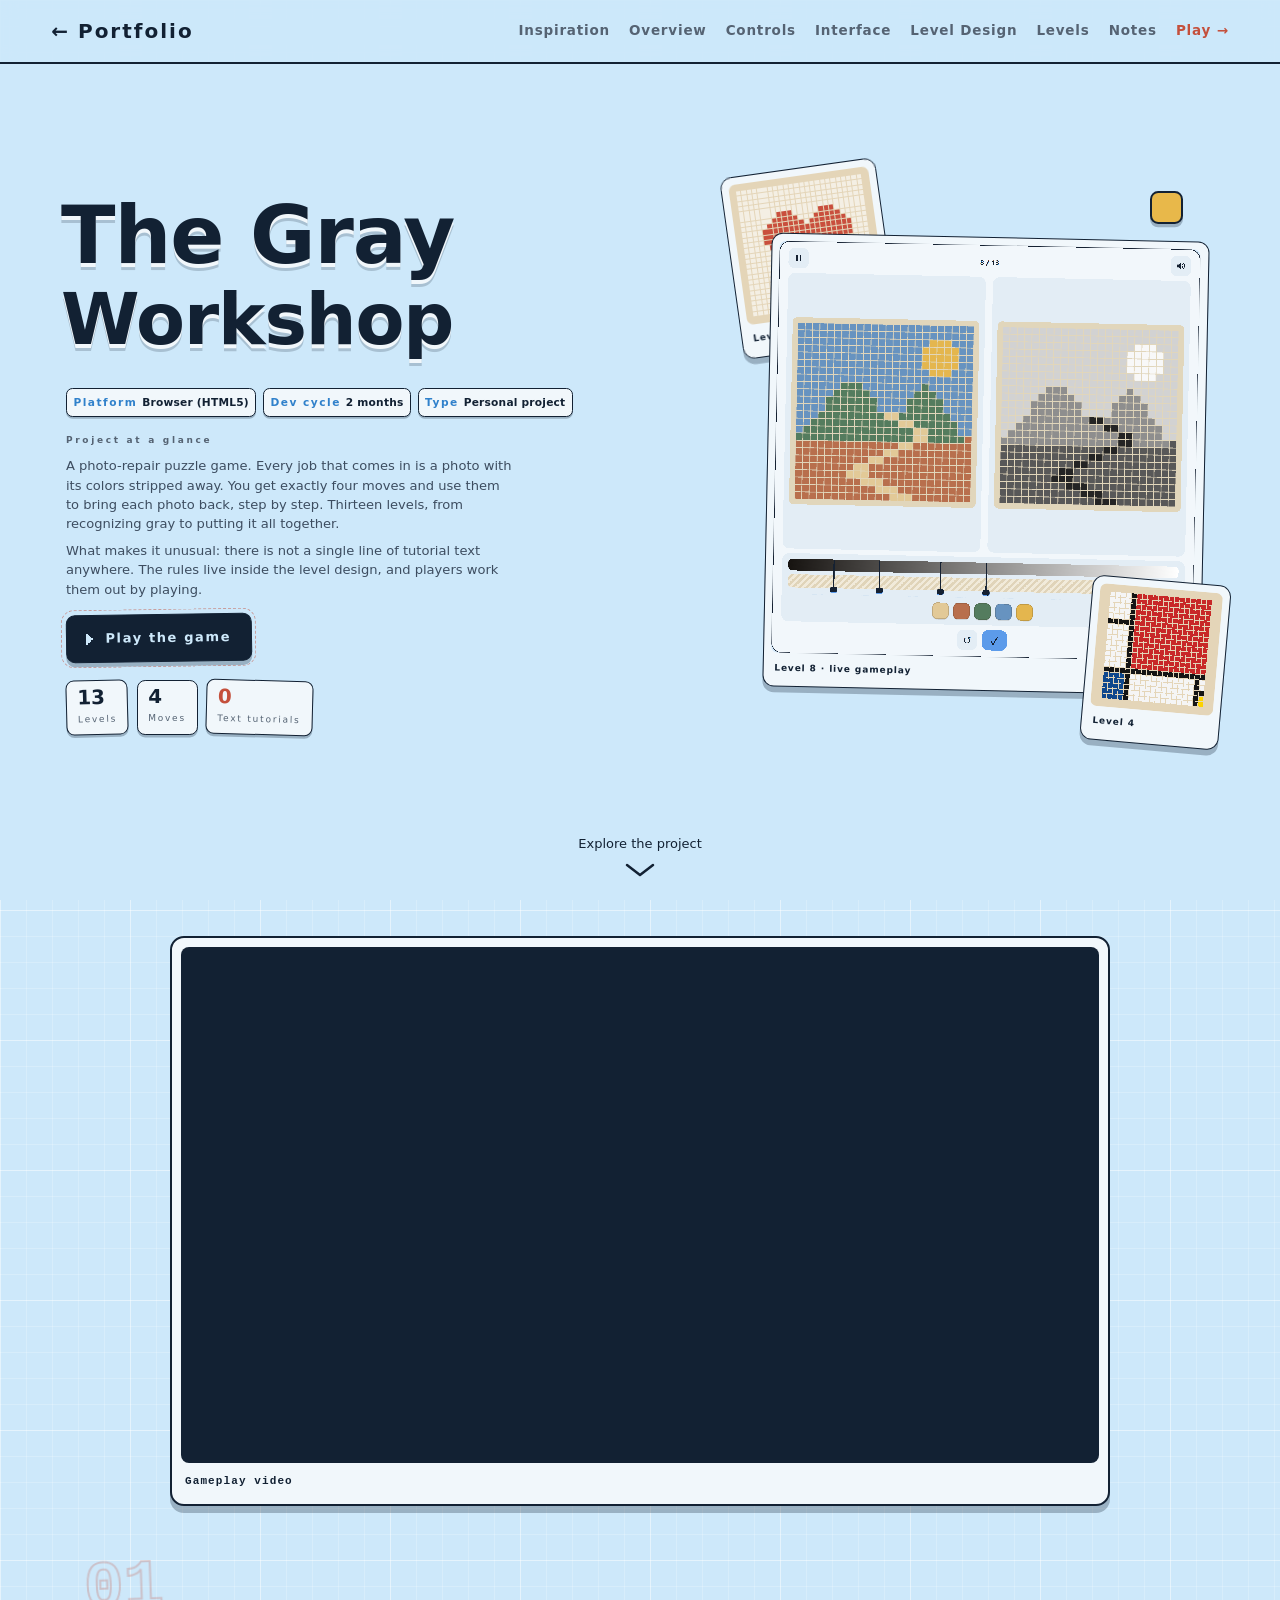
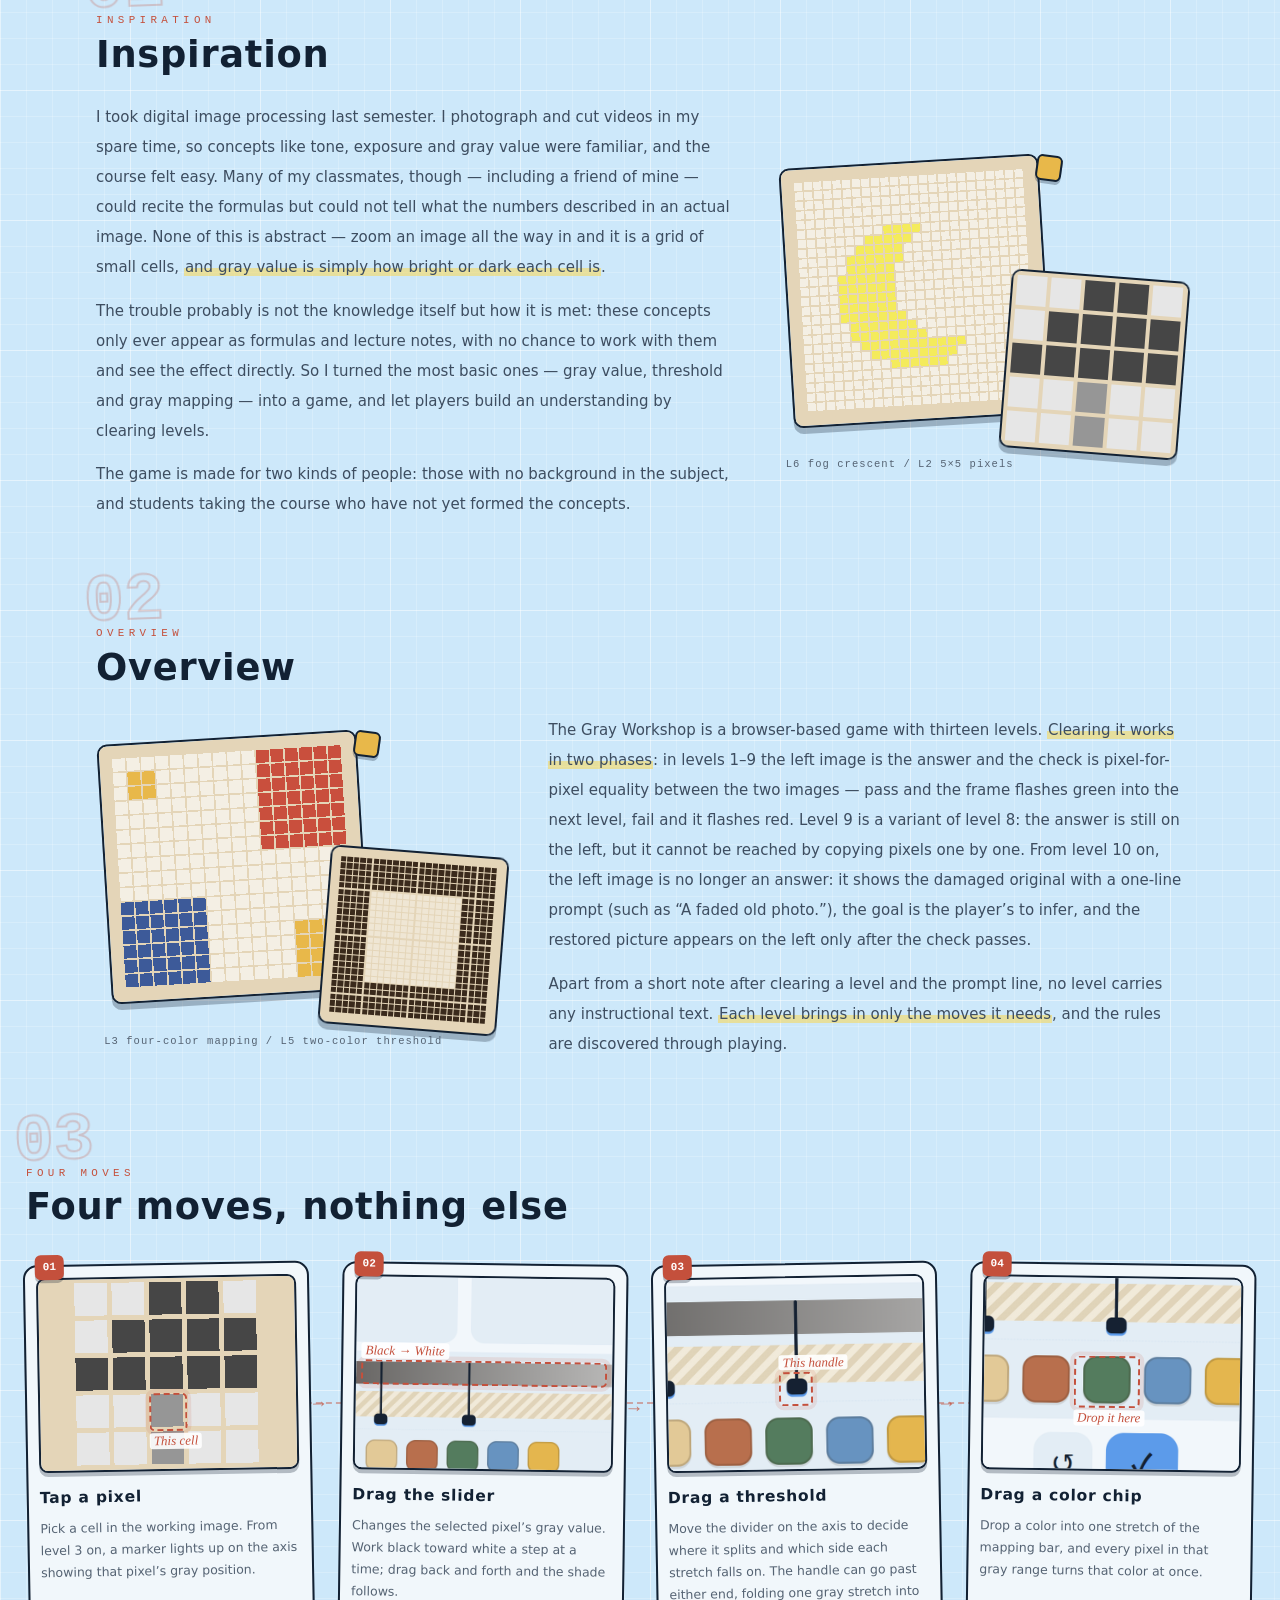
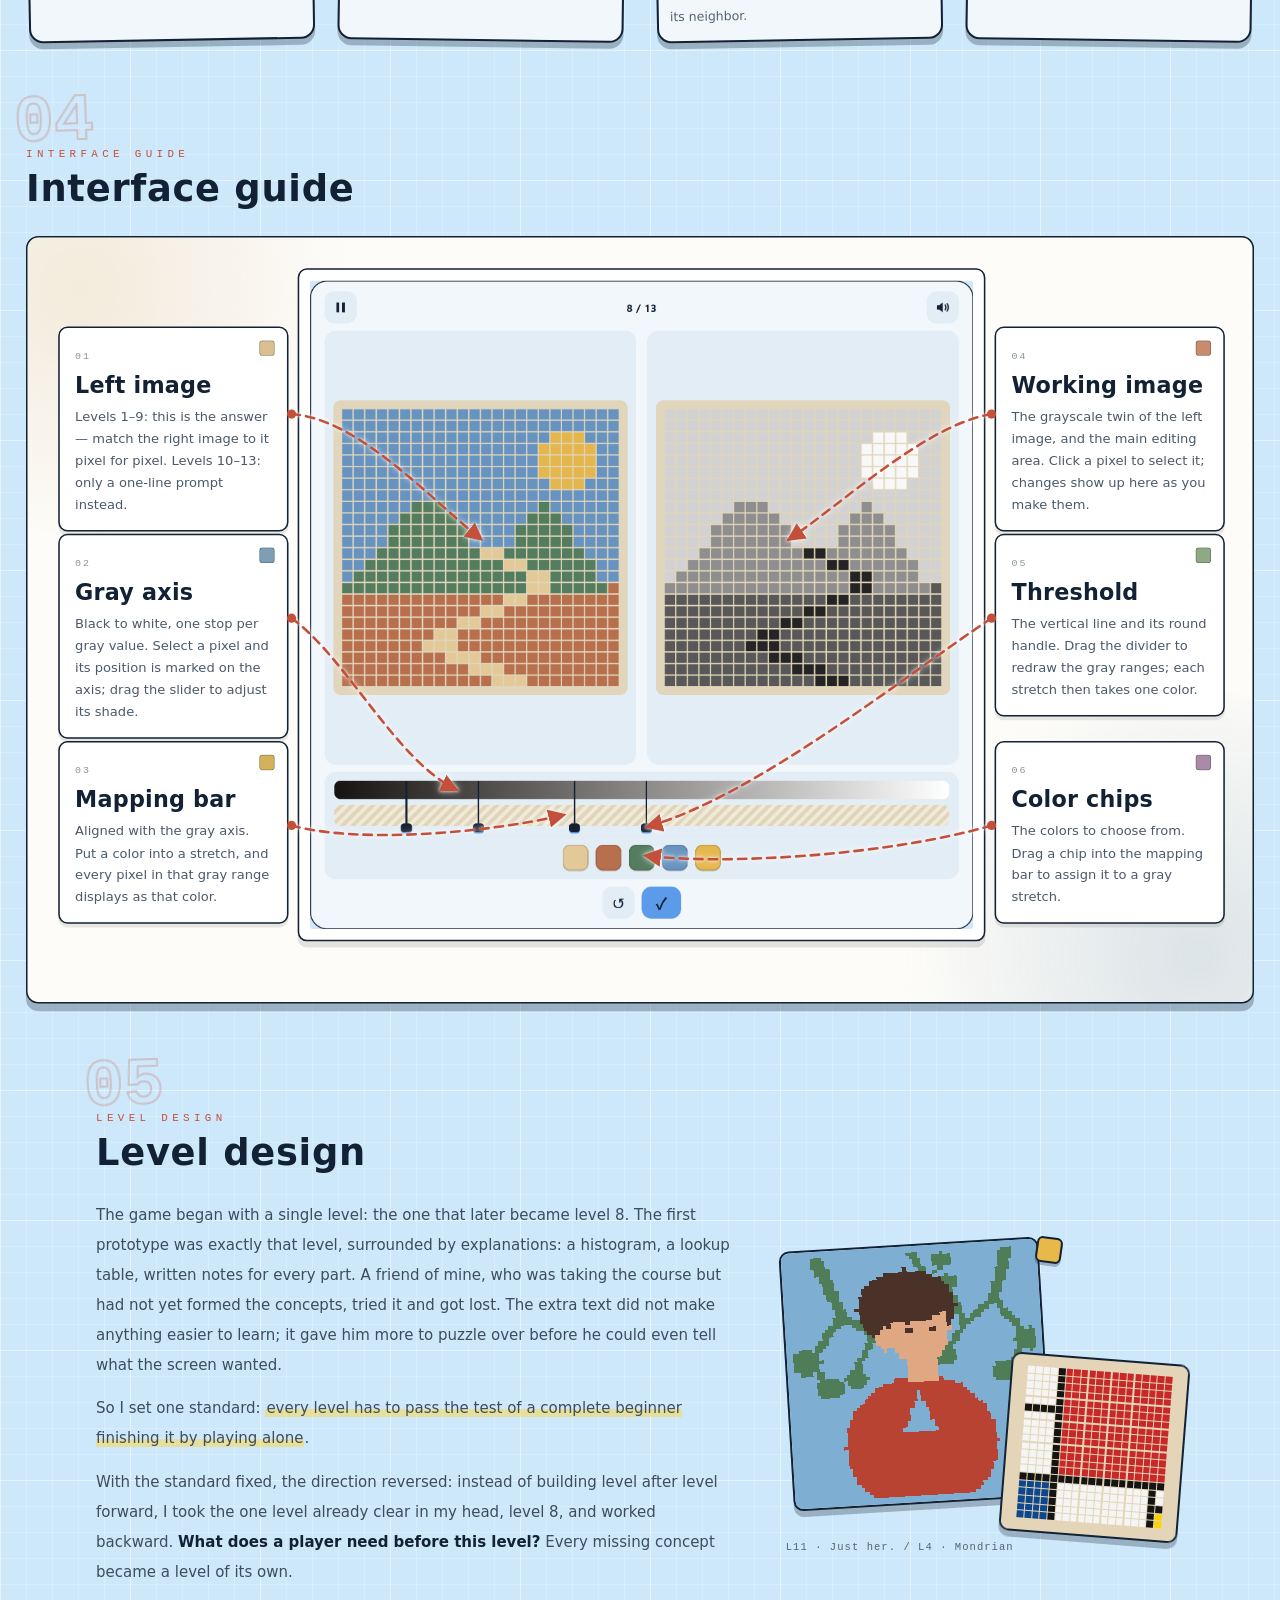
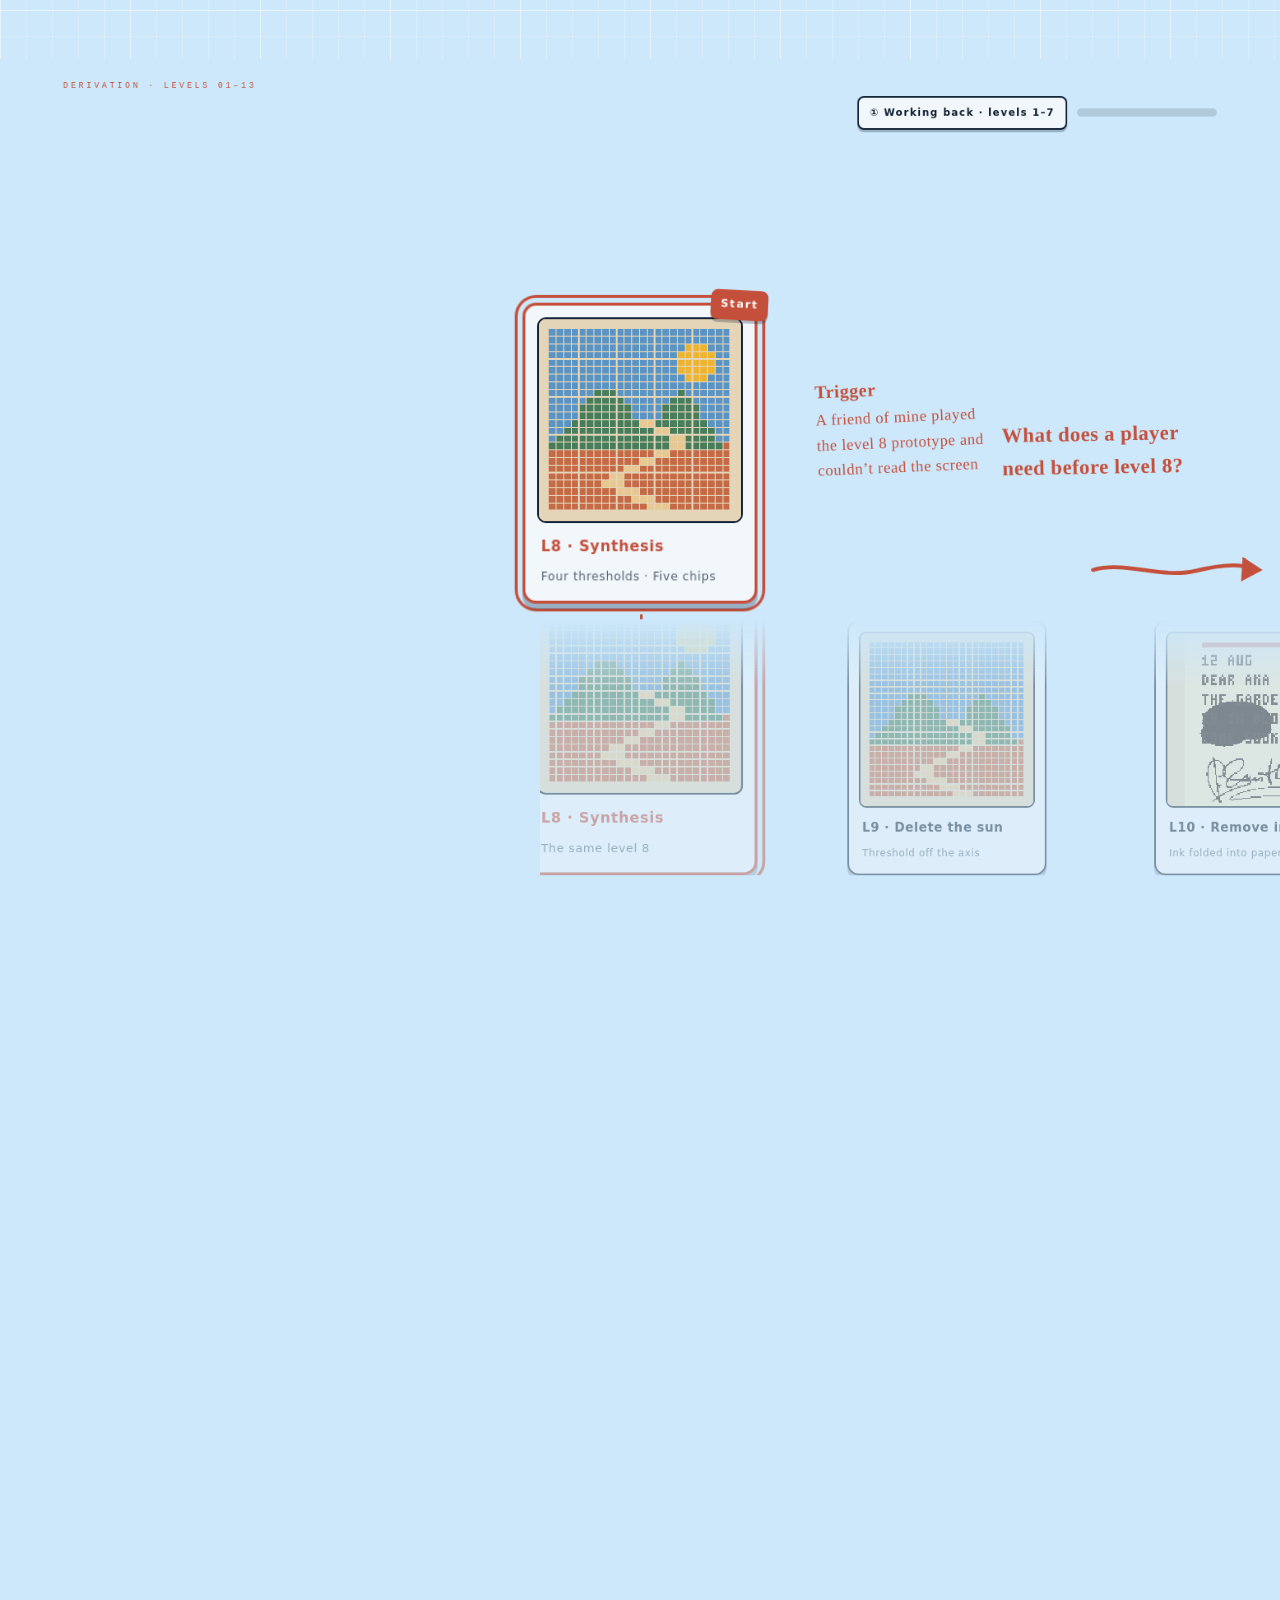
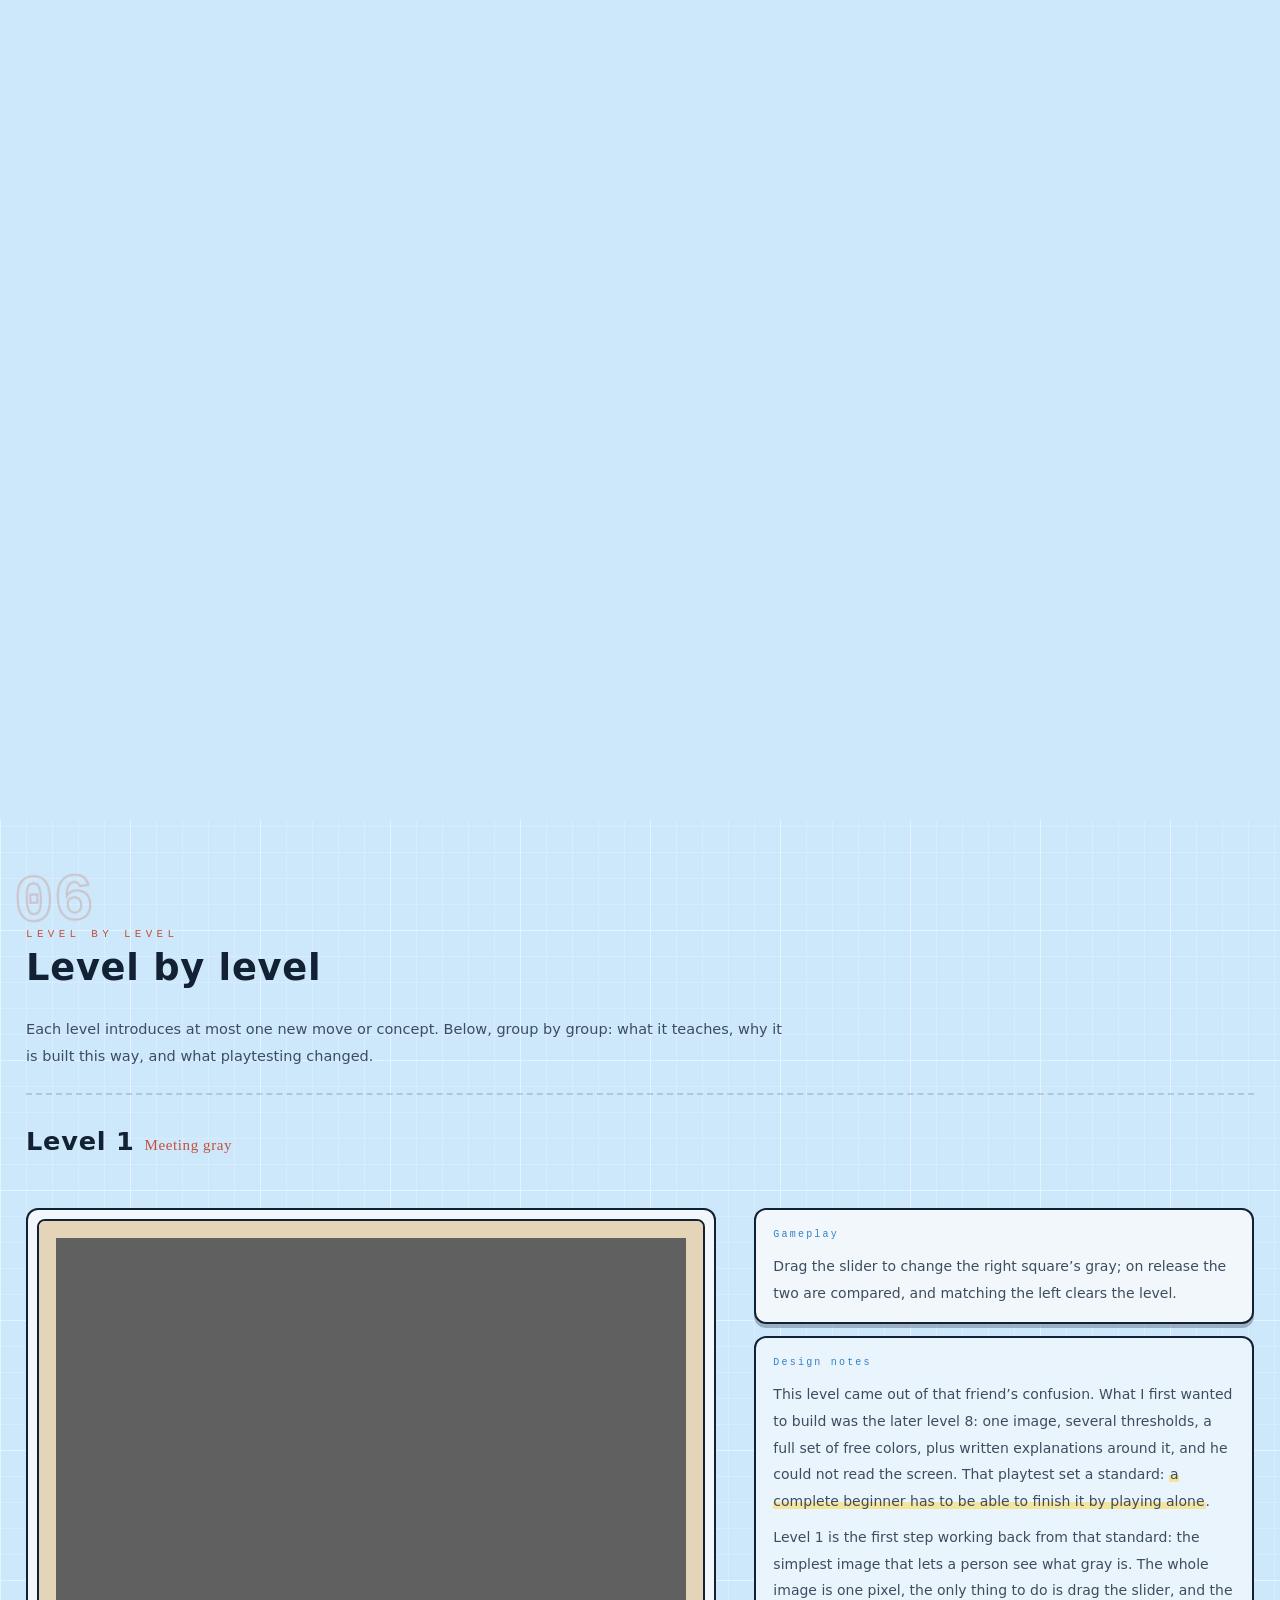
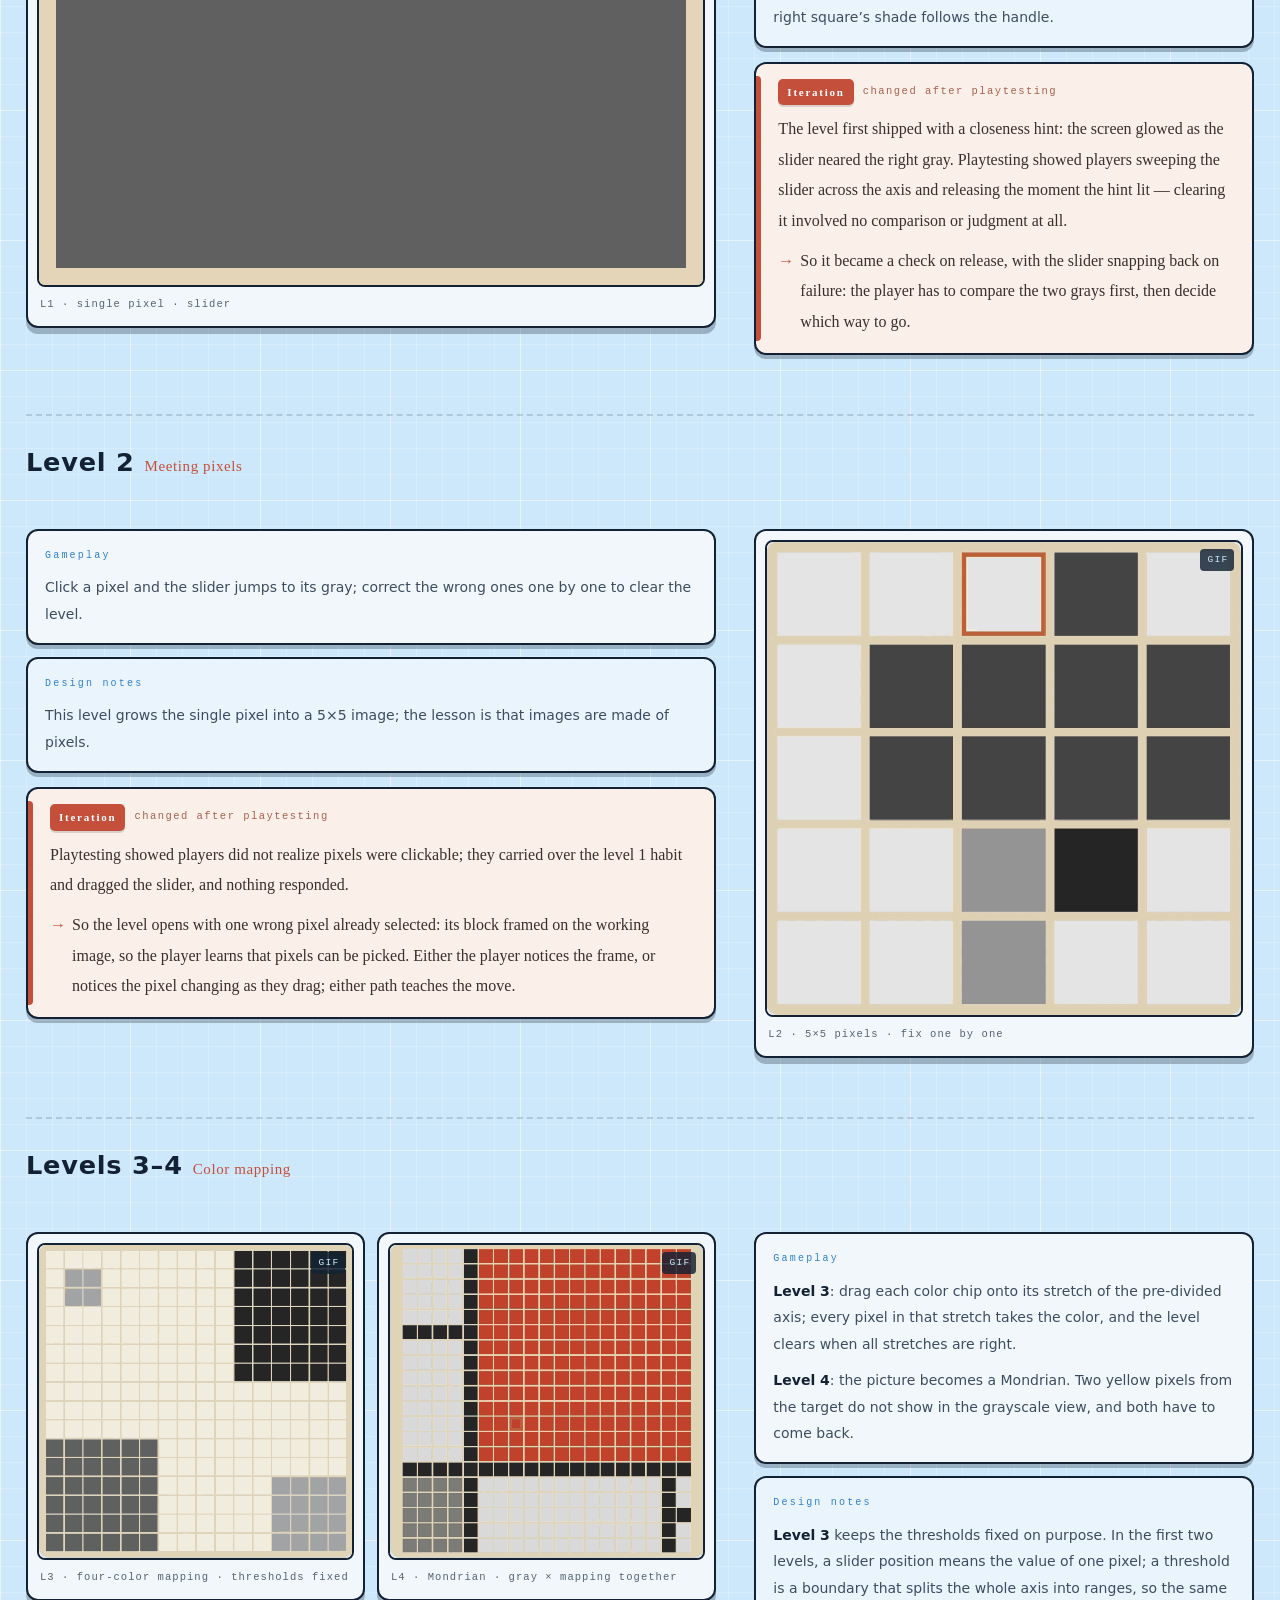
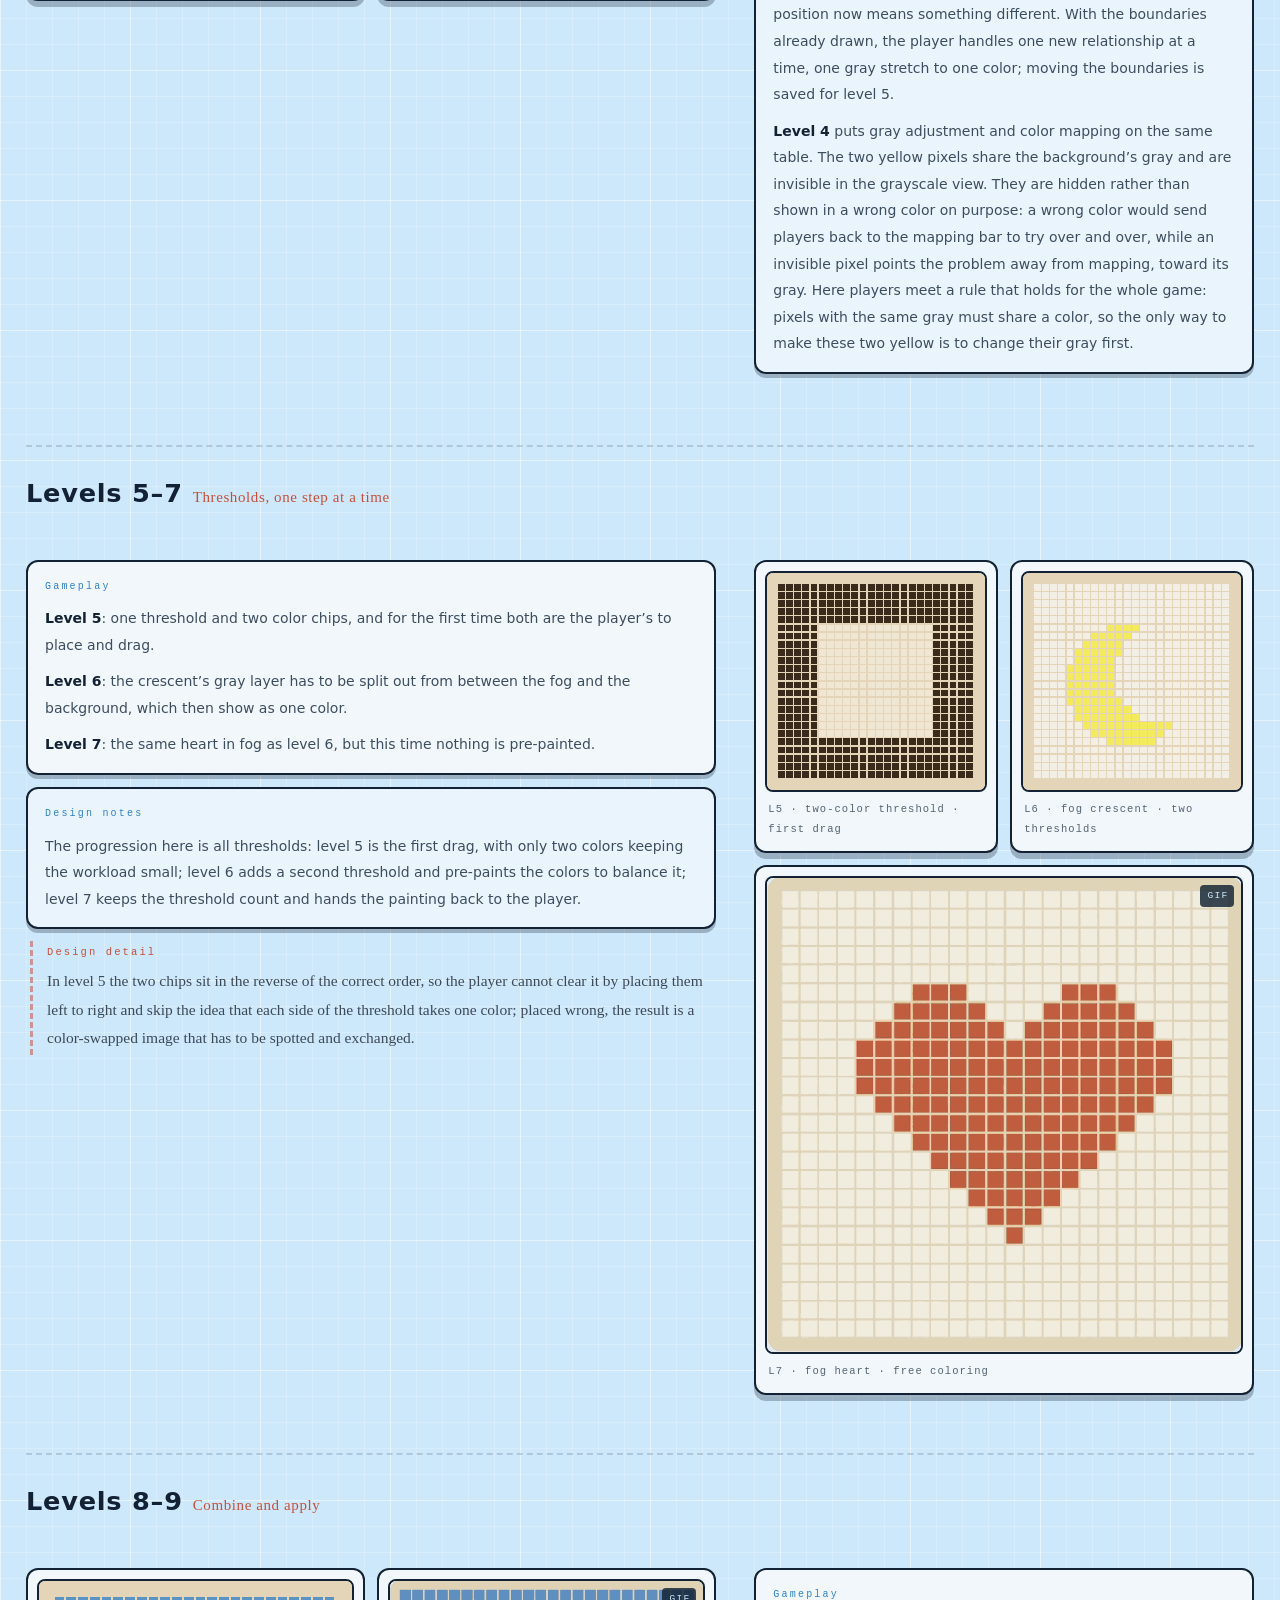
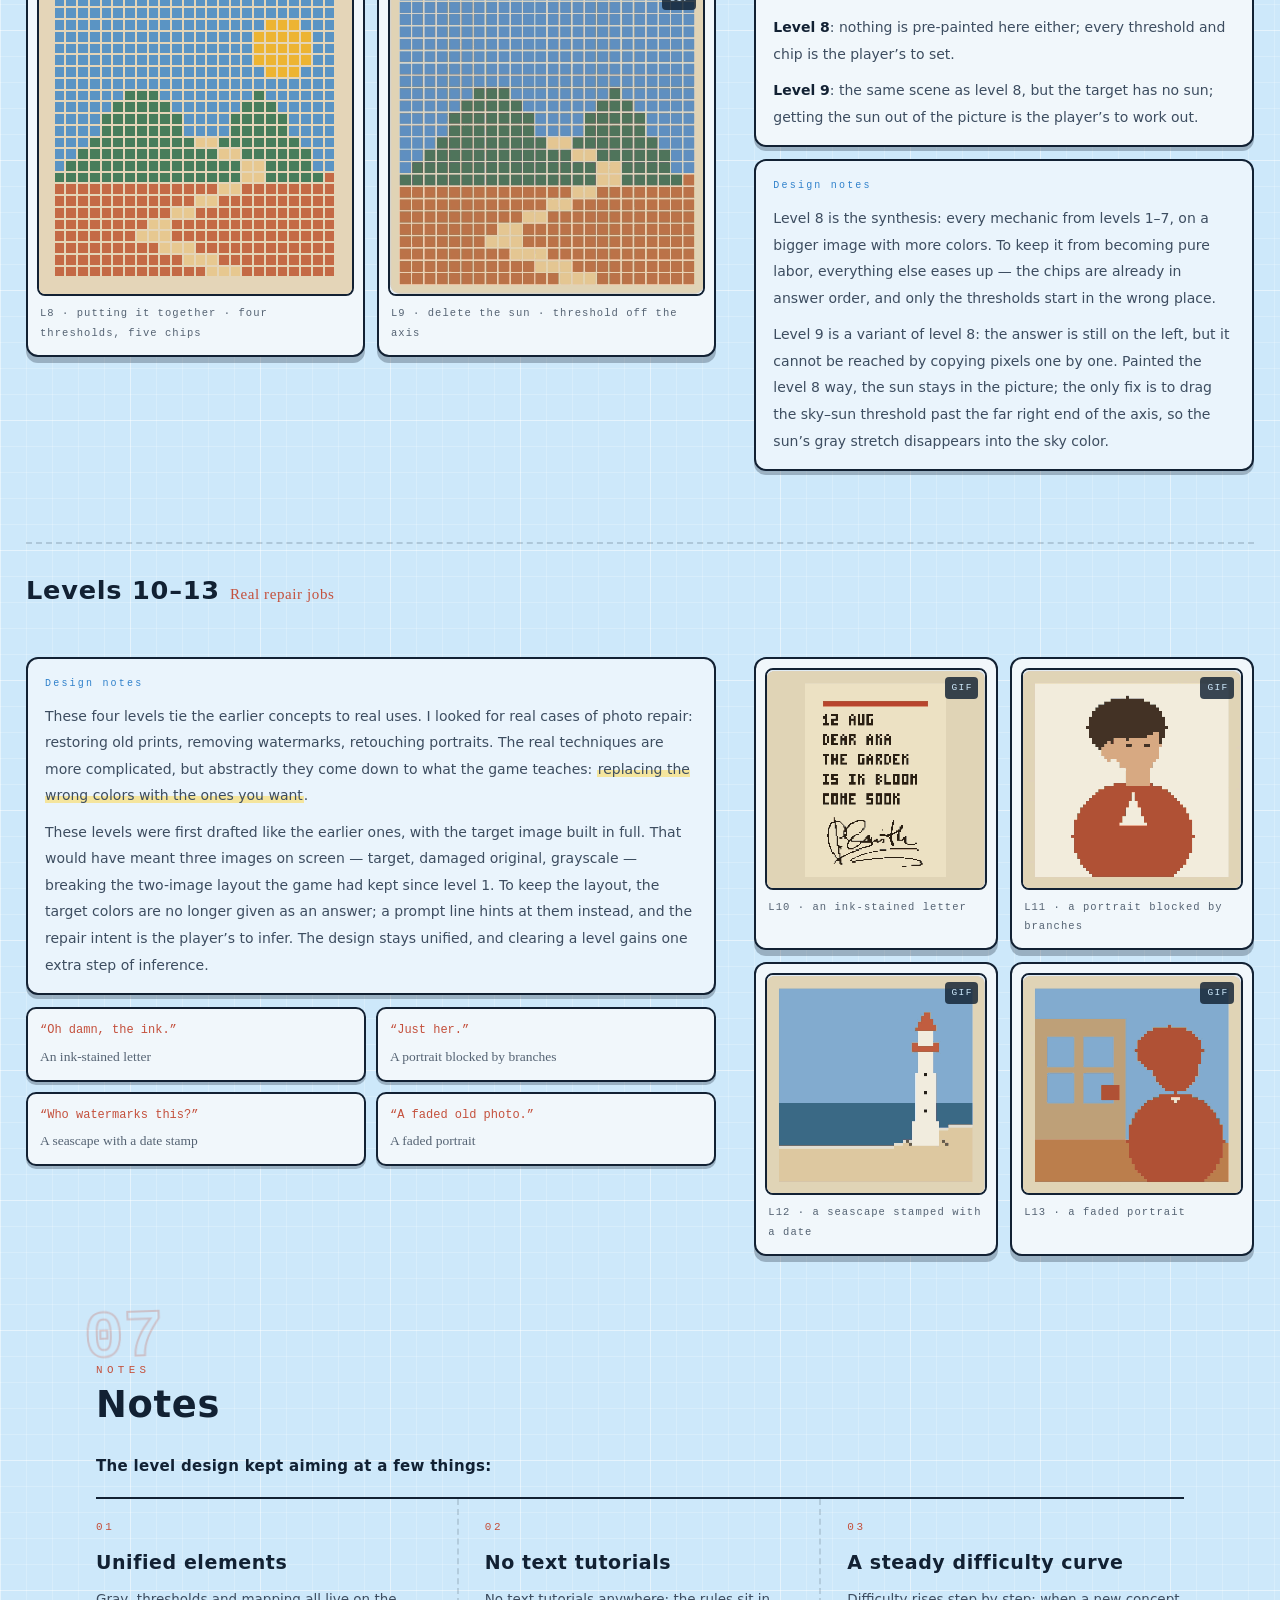
==== commit ea6cd6d9: "Clarify Gray Workshop cover typography" ====
--- a/grayrepair/index.html
+++ b/grayrepair/index.html
@@ -119,6 +119,7 @@
   text-shadow: 0 5px 0 #f1f7fb, 0 9px 0 rgba(18,33,51,.2);
   margin-bottom: 34px;
 }
+.hero .title-lead { display: inline-block; font-size: 1.12em; line-height: 1.06; }
 .hero .facts { display: flex; flex-wrap: wrap; gap: 8px; margin: 0 0 18px 6px; list-style: none; }
 .hero .facts li {
   display: flex; align-items: baseline; gap: 6px;
@@ -127,12 +128,12 @@
   padding: 4px 8px; font-size: calc(var(--portfolio-meta-size) - 1px); font-weight: 600; letter-spacing: .02em;
 }
 .hero .facts b { font-weight: 700; color: var(--accent-deep); letter-spacing: .14em; }
-.hero .overview { max-width: 54ch; margin: 0 0 24px 6px; }
+.hero .overview { max-width: 54ch; margin: 0 0 20px 6px; }
 .hero .overview h2 {
   font-size: 11px; font-weight: 700; letter-spacing: .3em; color: var(--muted); margin-bottom: 9px;
 }
-.hero .overview p { font-size: var(--portfolio-intro-size); line-height: 1.62; }
-.hero .overview p + p { margin-top: .6em; }
+.hero .overview p { font-size: 1rem; line-height: 1.48; }
+.hero .overview p + p { margin-top: .55em; }
 .hero .nums { display: flex; gap: 10px; list-style: none; flex-wrap: wrap; margin-left: 6px; }
 .hero .nums li {
   background: var(--card); border: 2px solid var(--ink); border-radius: 10px;
@@ -629,7 +630,6 @@
   }
   .hero.fit-cover .b-grid { grid-template-columns:minmax(0,1.4fr) minmax(0,1fr); gap:80px; }
   .hero.fit-cover .title { font-size:5.45rem; }
-  .hero.fit-cover .overview p { font-size:1.125rem; }
   @media (max-height:640px) {
     .hero.fit-cover { padding-top:18px; padding-bottom:56px; }
   }
@@ -658,7 +658,7 @@
   <section class="hero" id="hero">
     <div class="b-grid">
       <div>
-        <h1 class="title rv" style="--d:.05s">The Gray Workshop</h1>
+        <h1 class="title rv" style="--d:.05s"><span class="title-lead">The Gray</span> Workshop</h1>
         <ul class="facts rv" style="--d:.12s">
           <li><b>Platform</b>Browser (HTML5)</li>
           <li><b>Dev cycle</b>2 months</li>
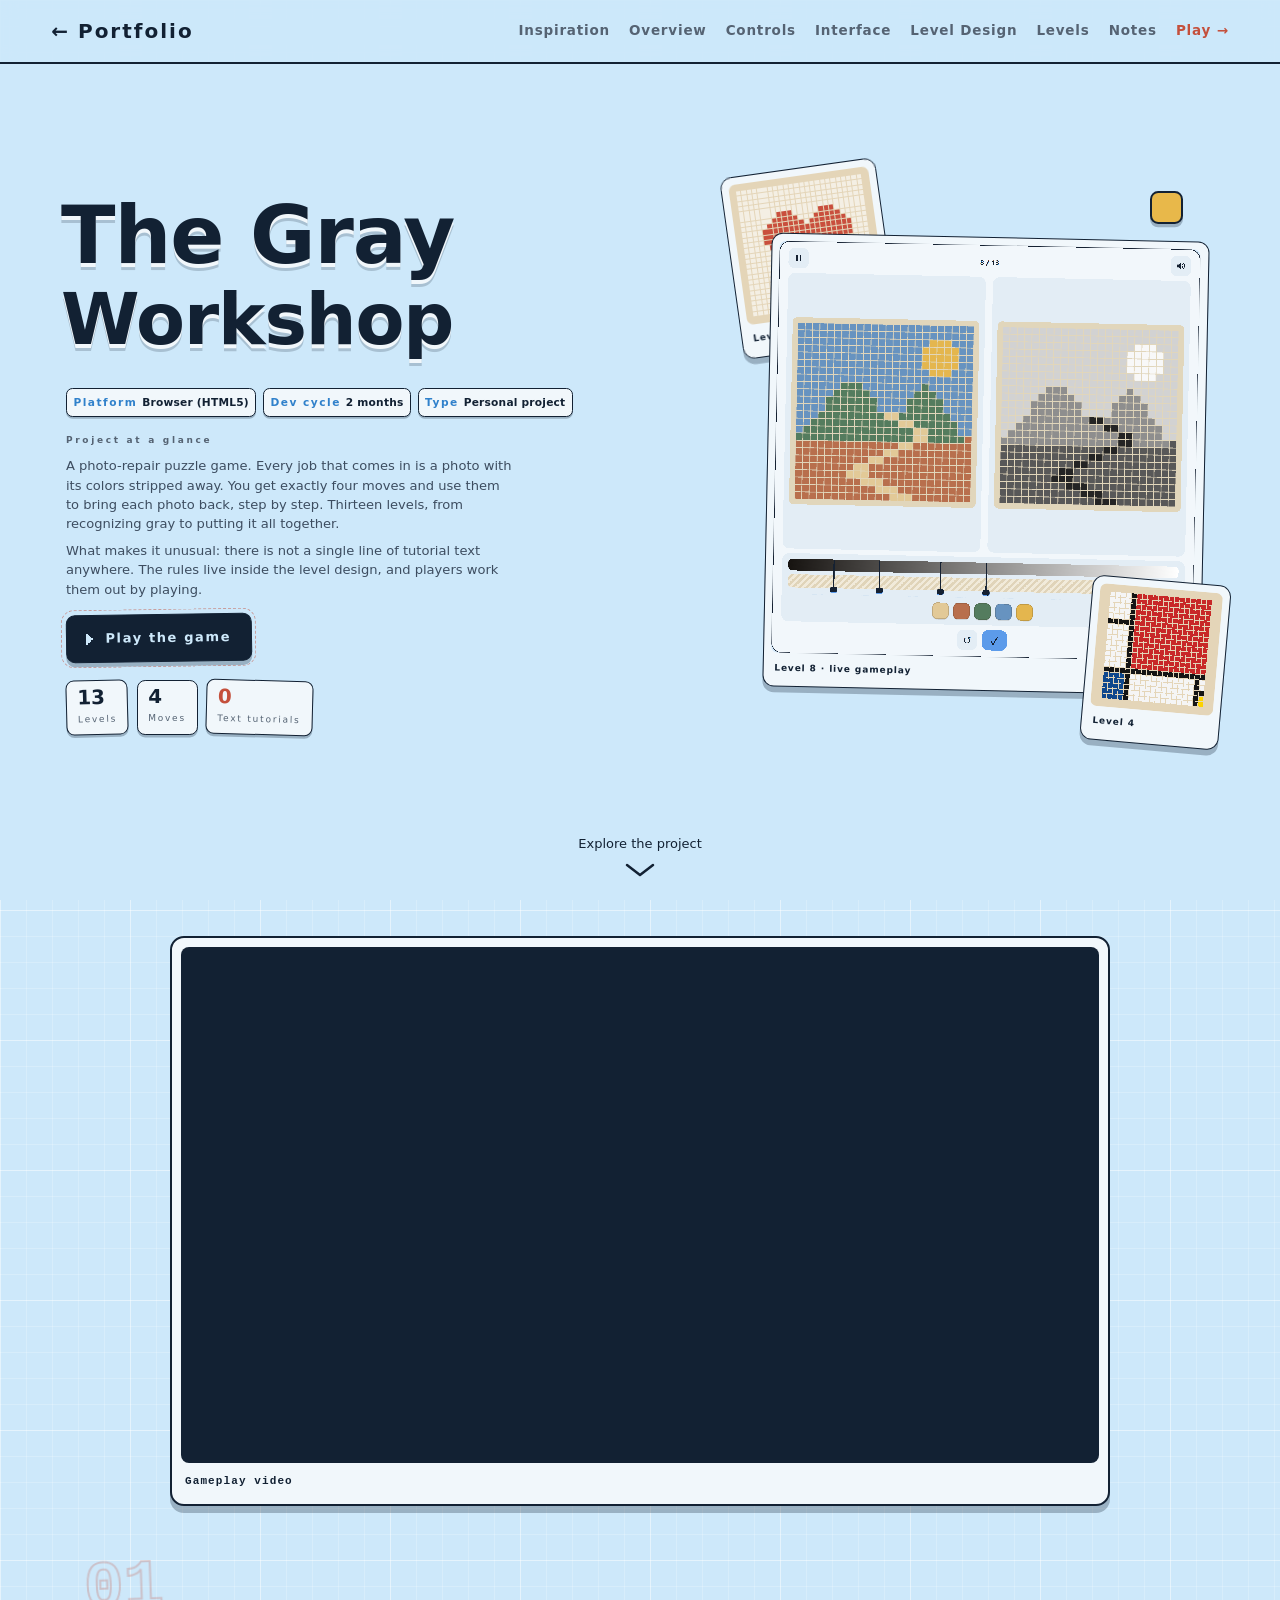
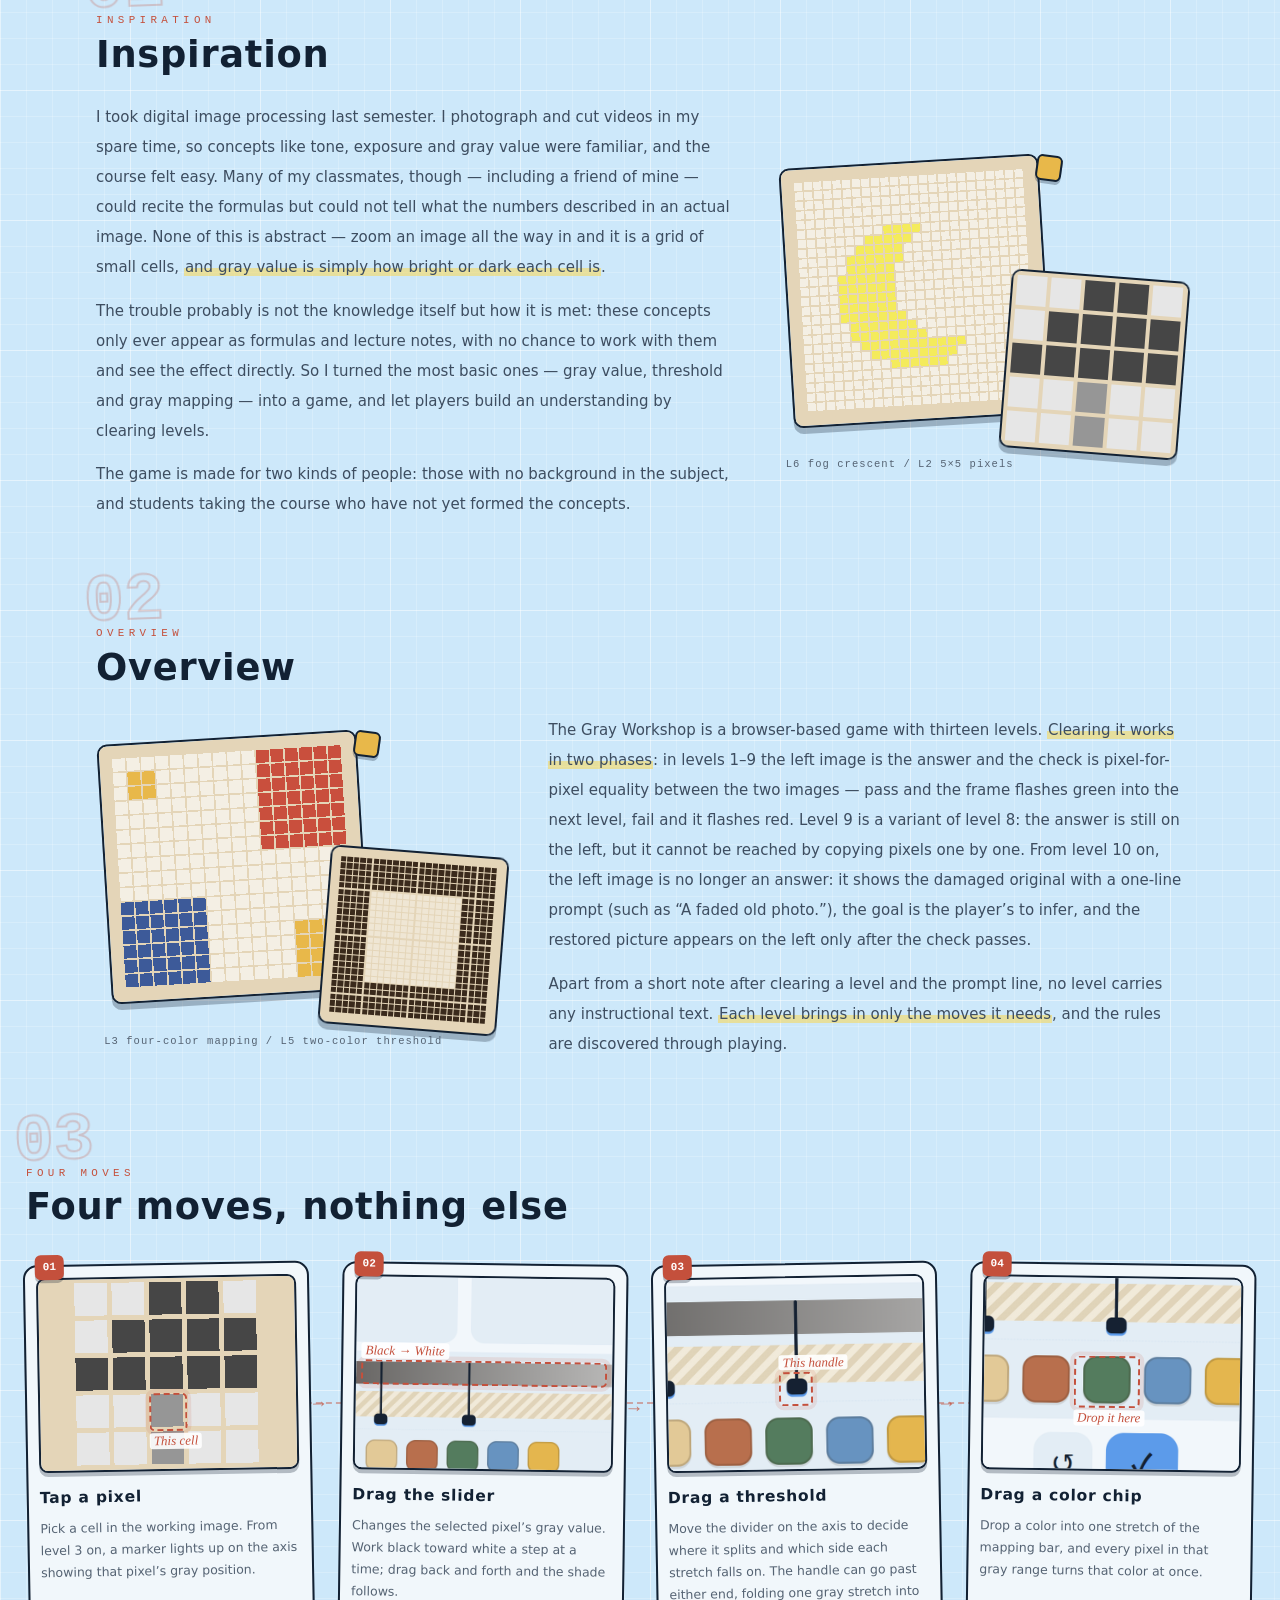
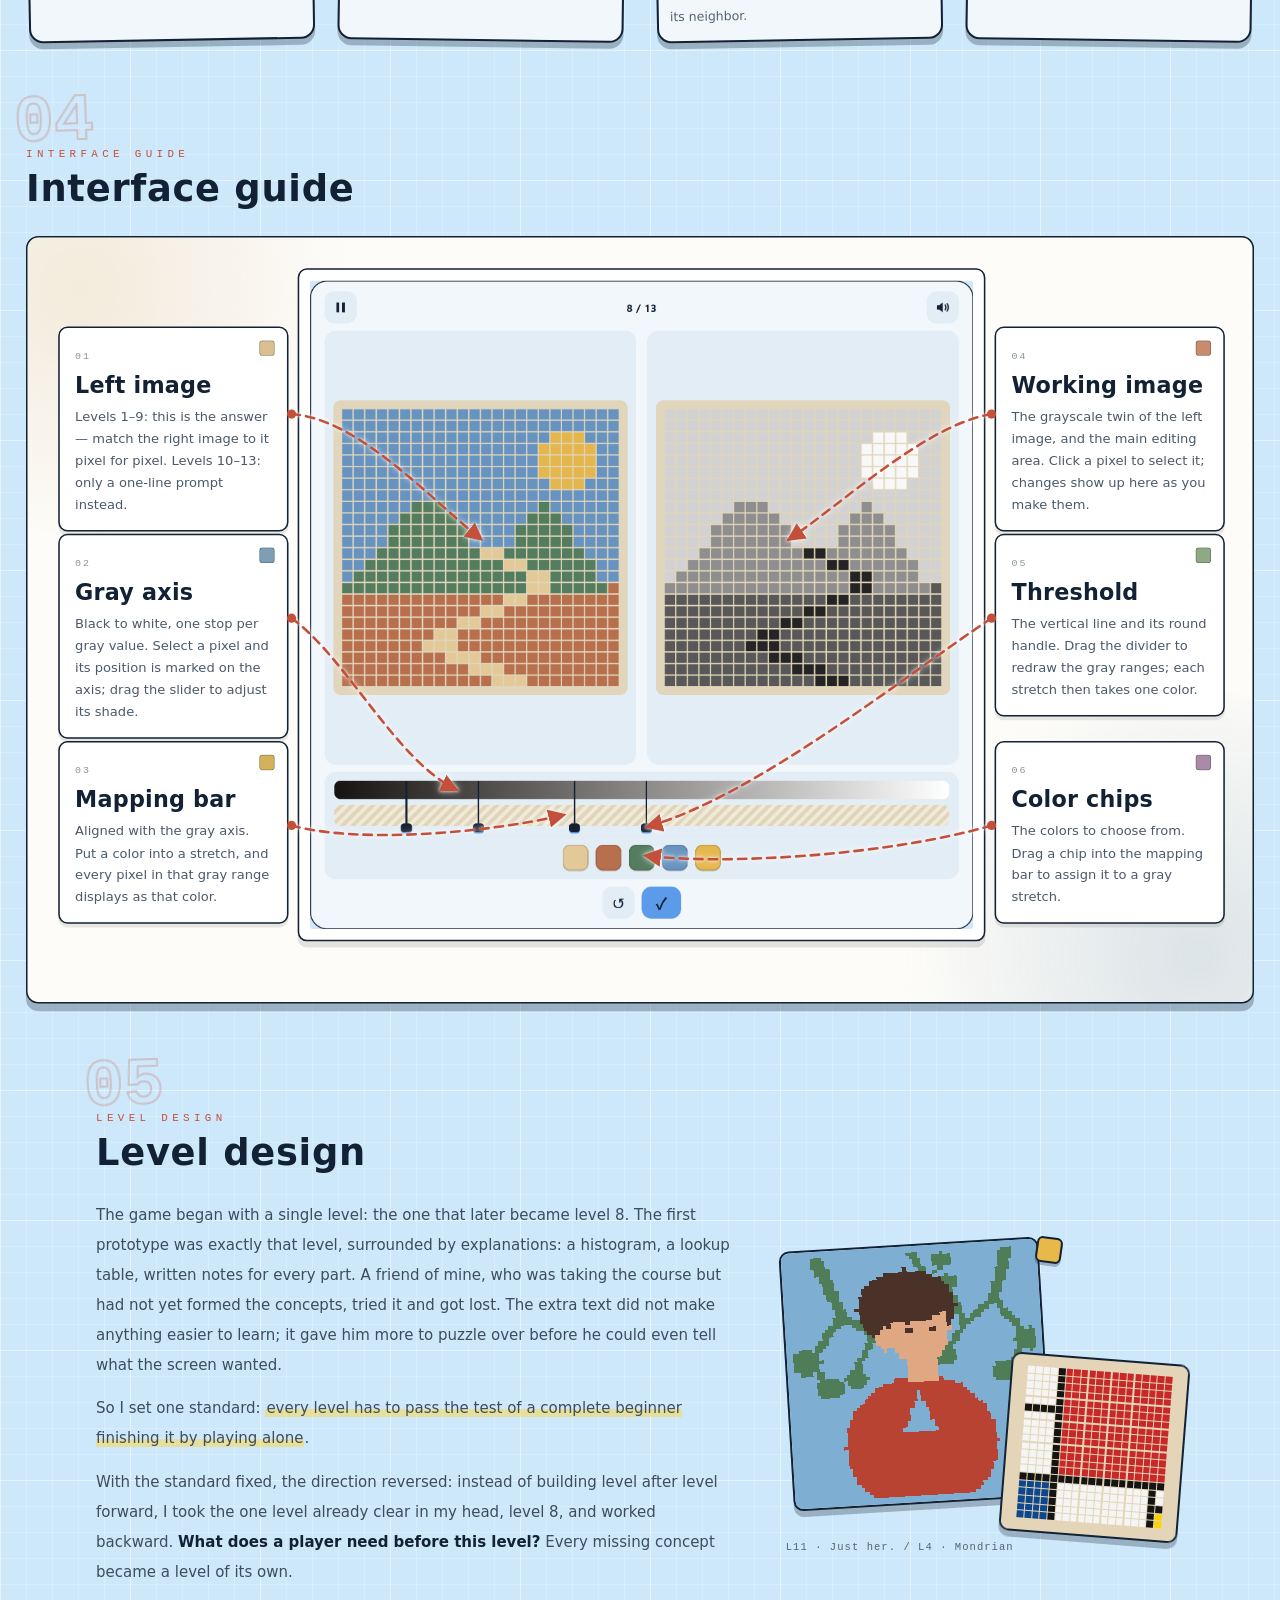
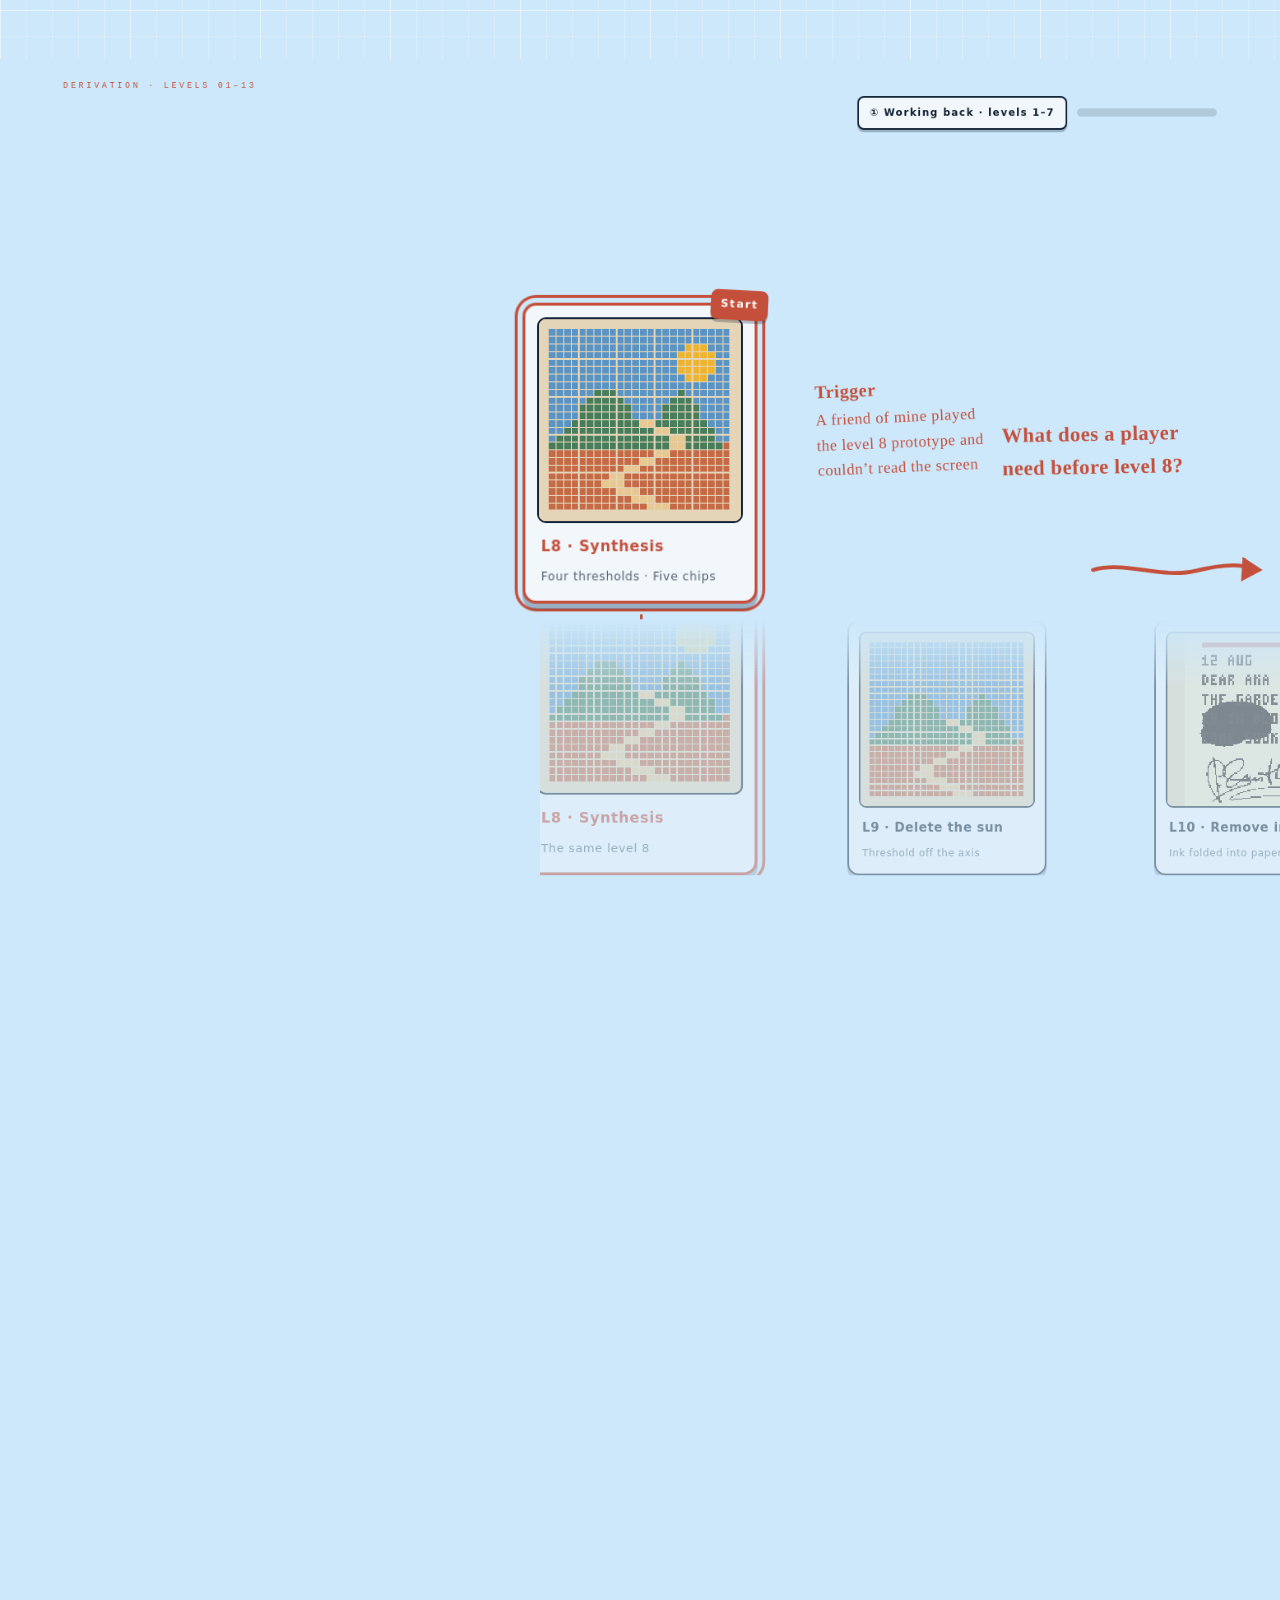
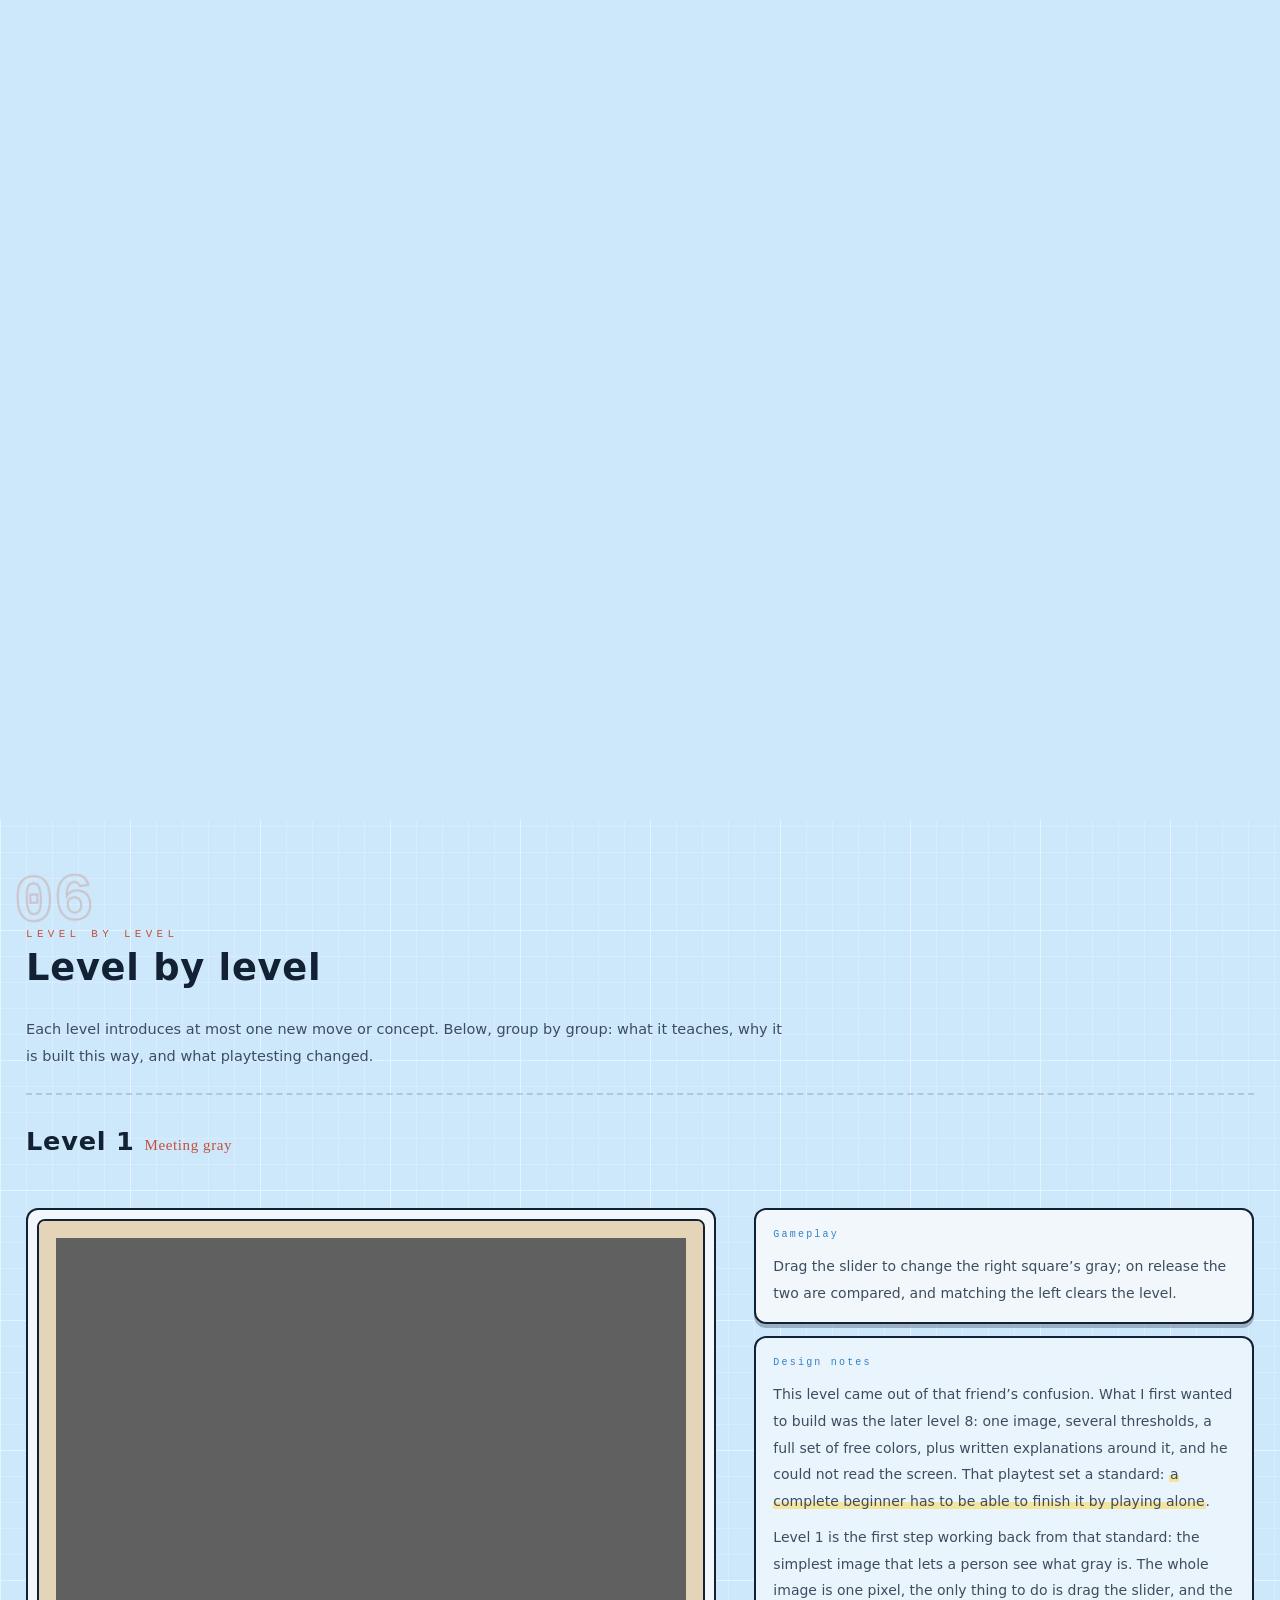
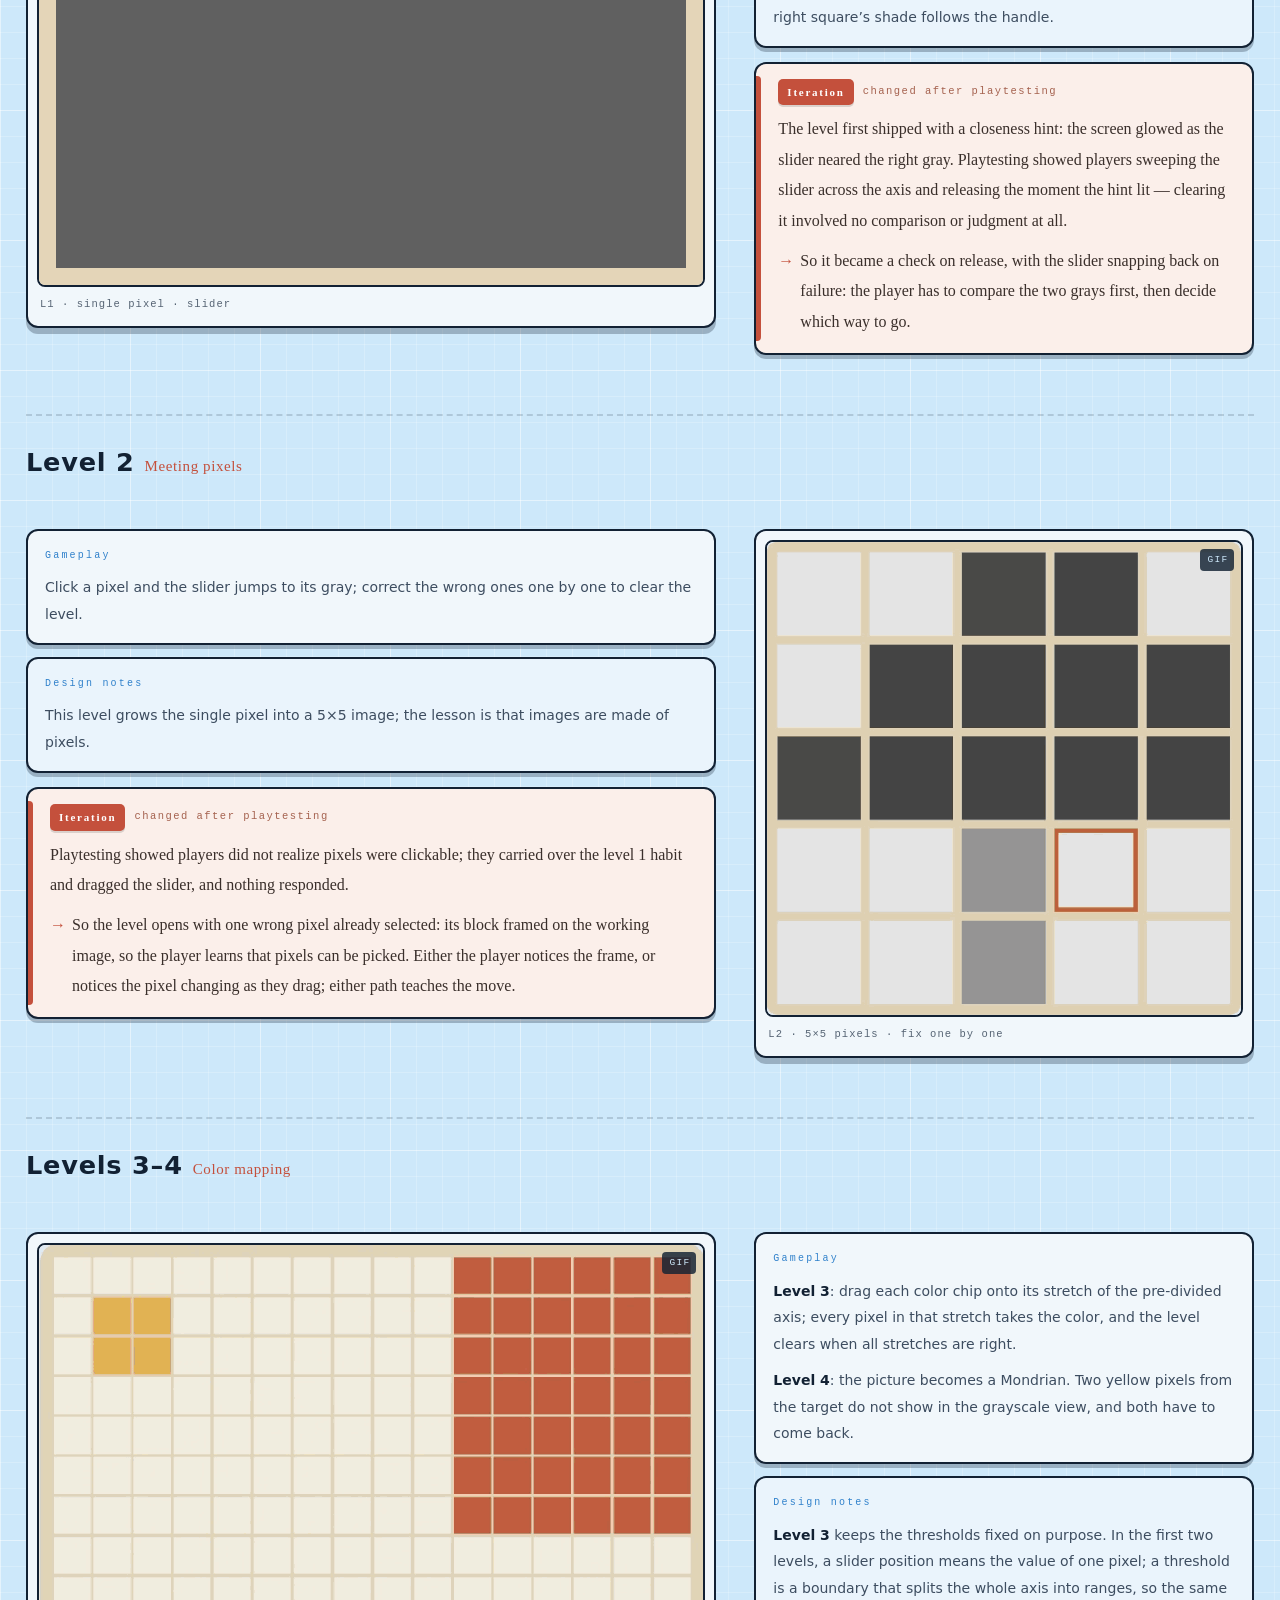
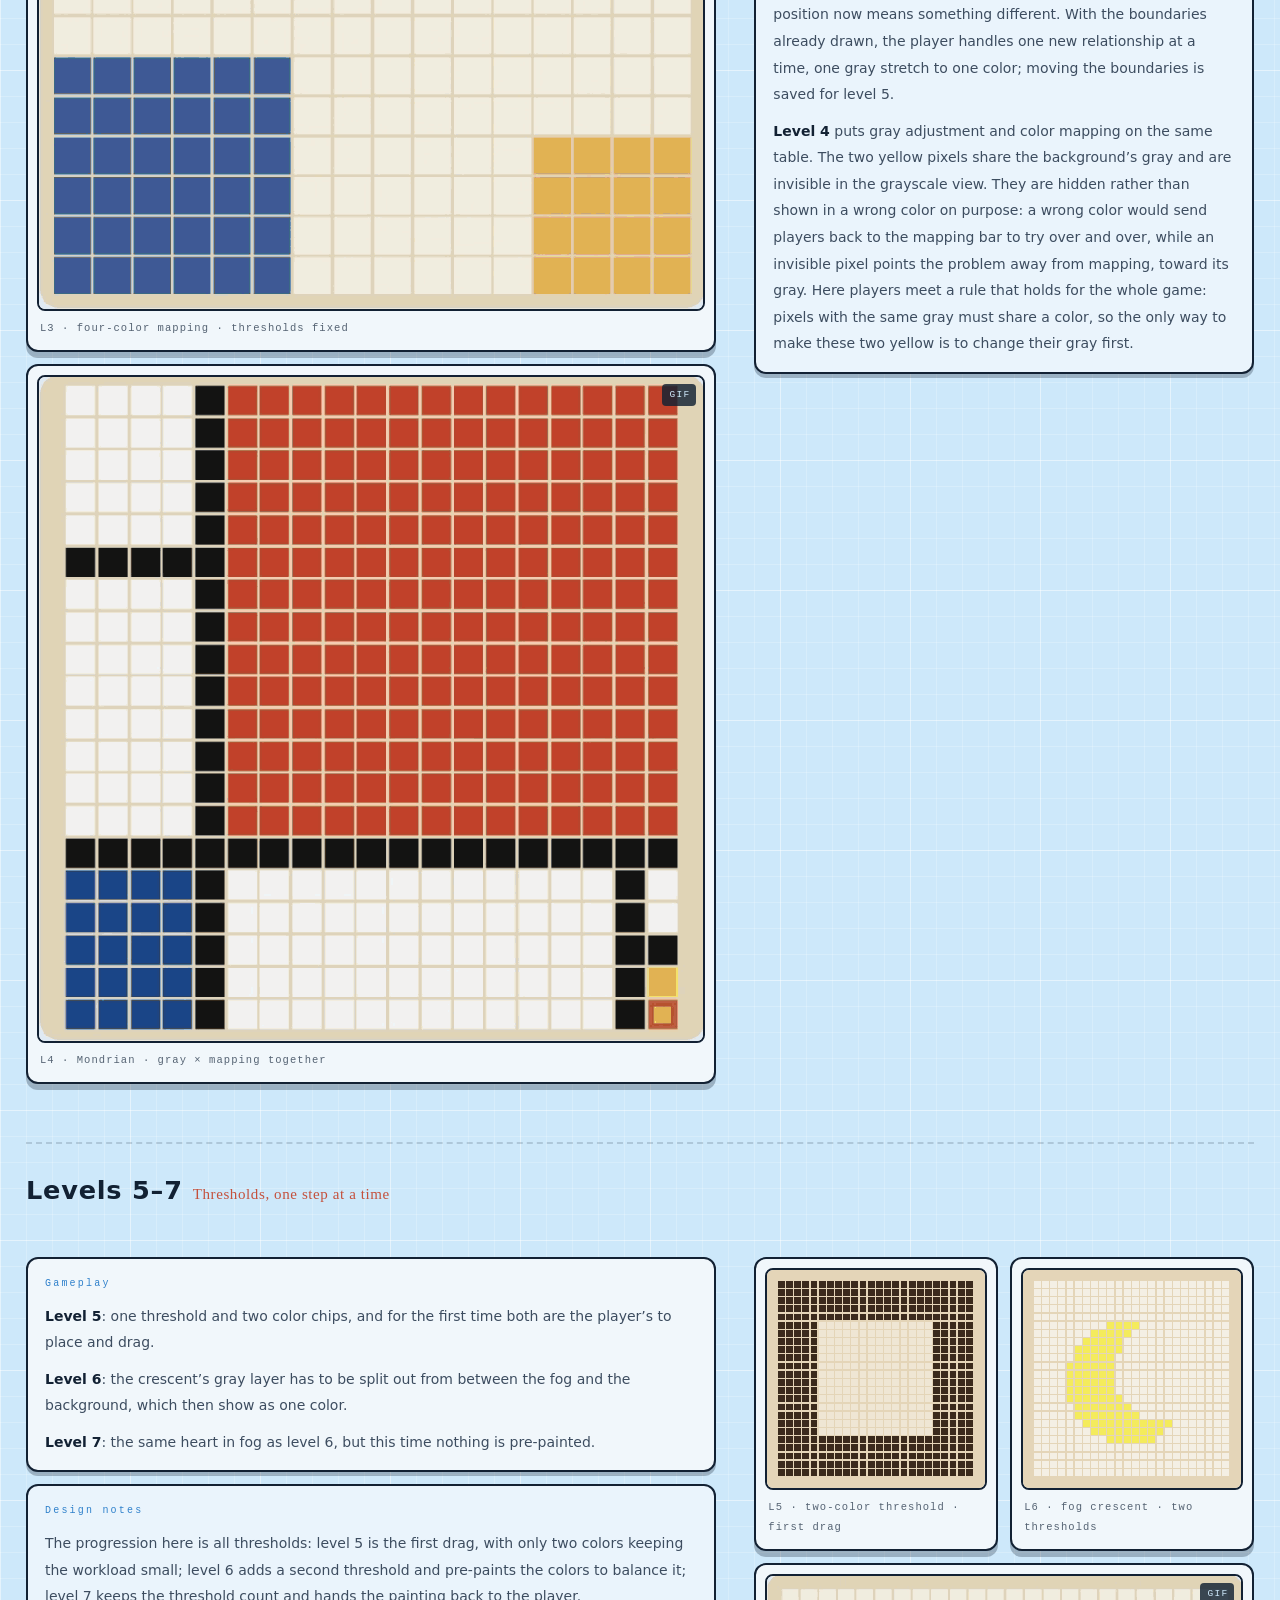
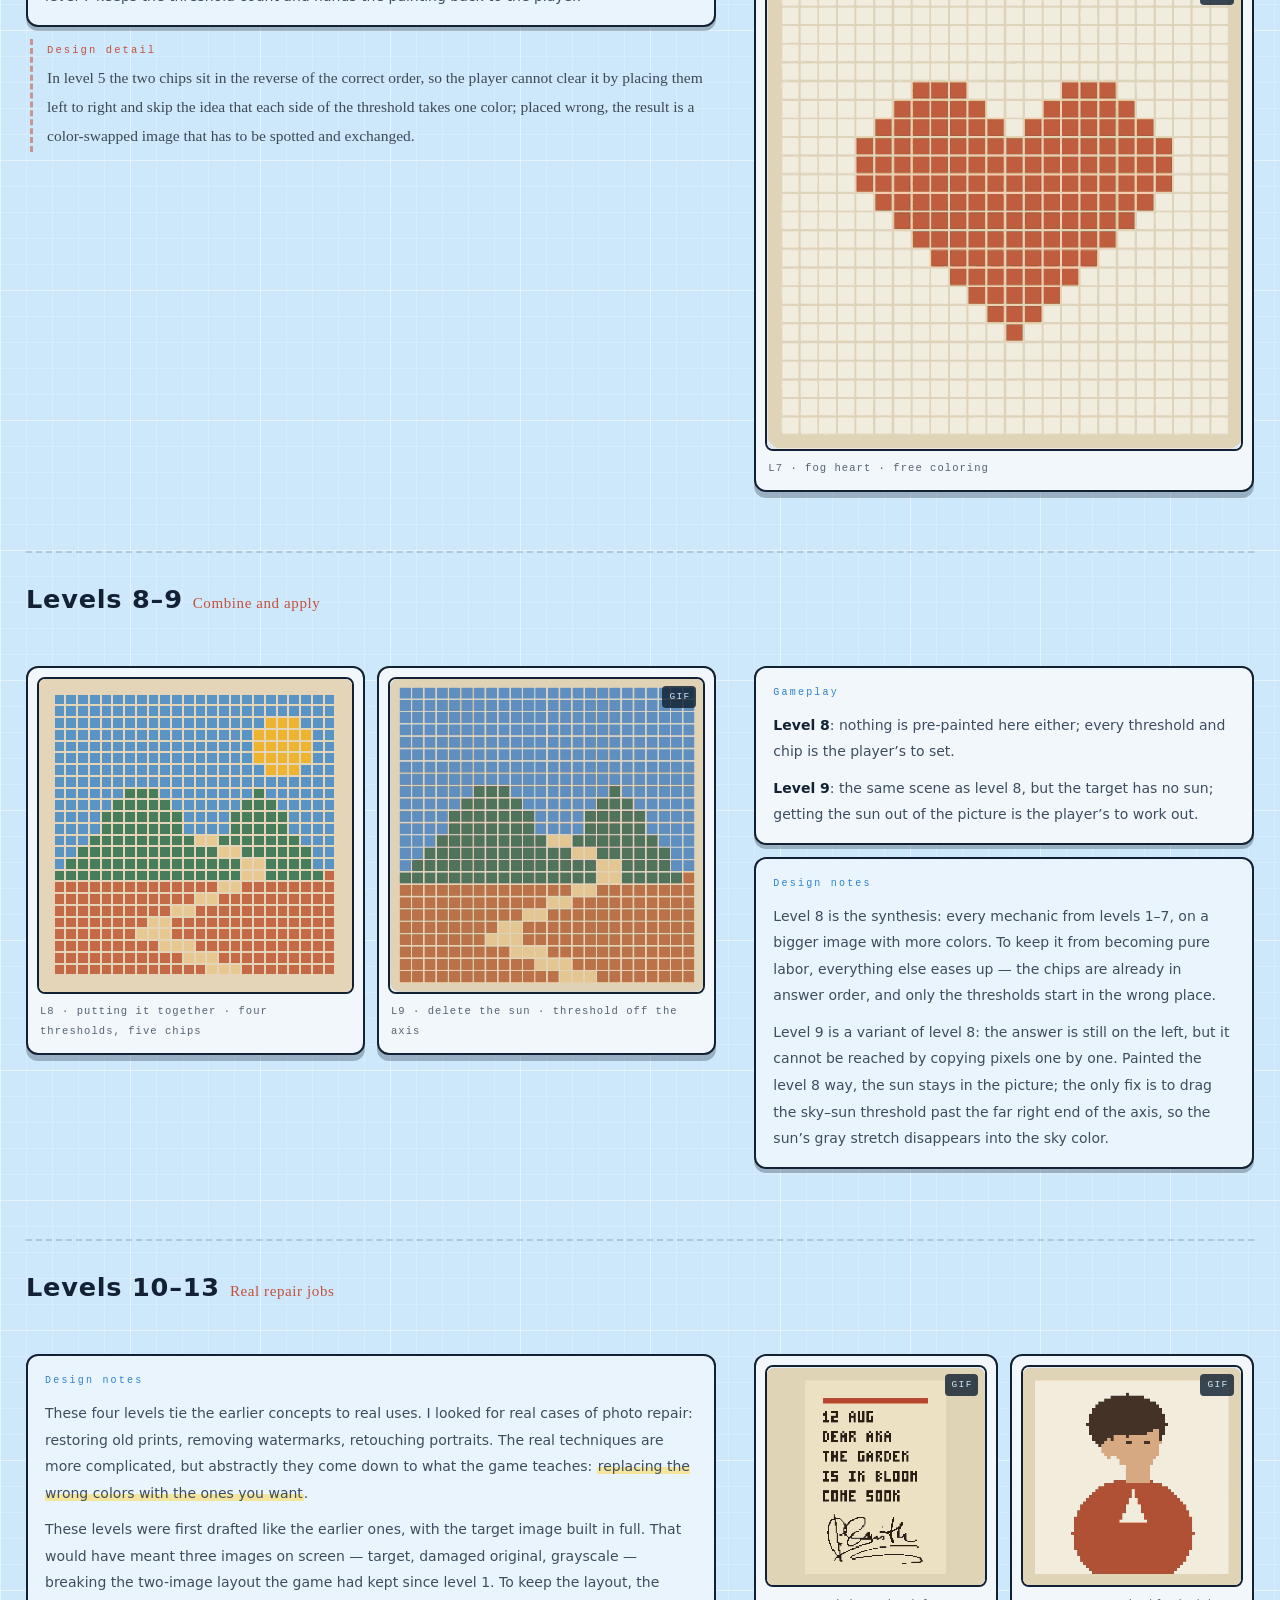
==== commit cce8002b: "Stack Gray Workshop level 3 and 4 GIFs" ====
--- a/grayrepair/index.html
+++ b/grayrepair/index.html
@@ -1089,7 +1089,7 @@
       <div class="lvg-head">
         <h3 class="lvg-title">Levels 3–4<span>Color mapping</span></h3>
       </div>
-      <div class="lvg-media two">
+      <div class="lvg-media">
         <figure class="shot">
           <div class="shot-img"><span class="gif-badge">GIF</span><img class="px" src="素材/level-03.gif" alt="Level 3, animated"></div>
           <figcaption>L3 · four-color mapping · thresholds fixed</figcaption>
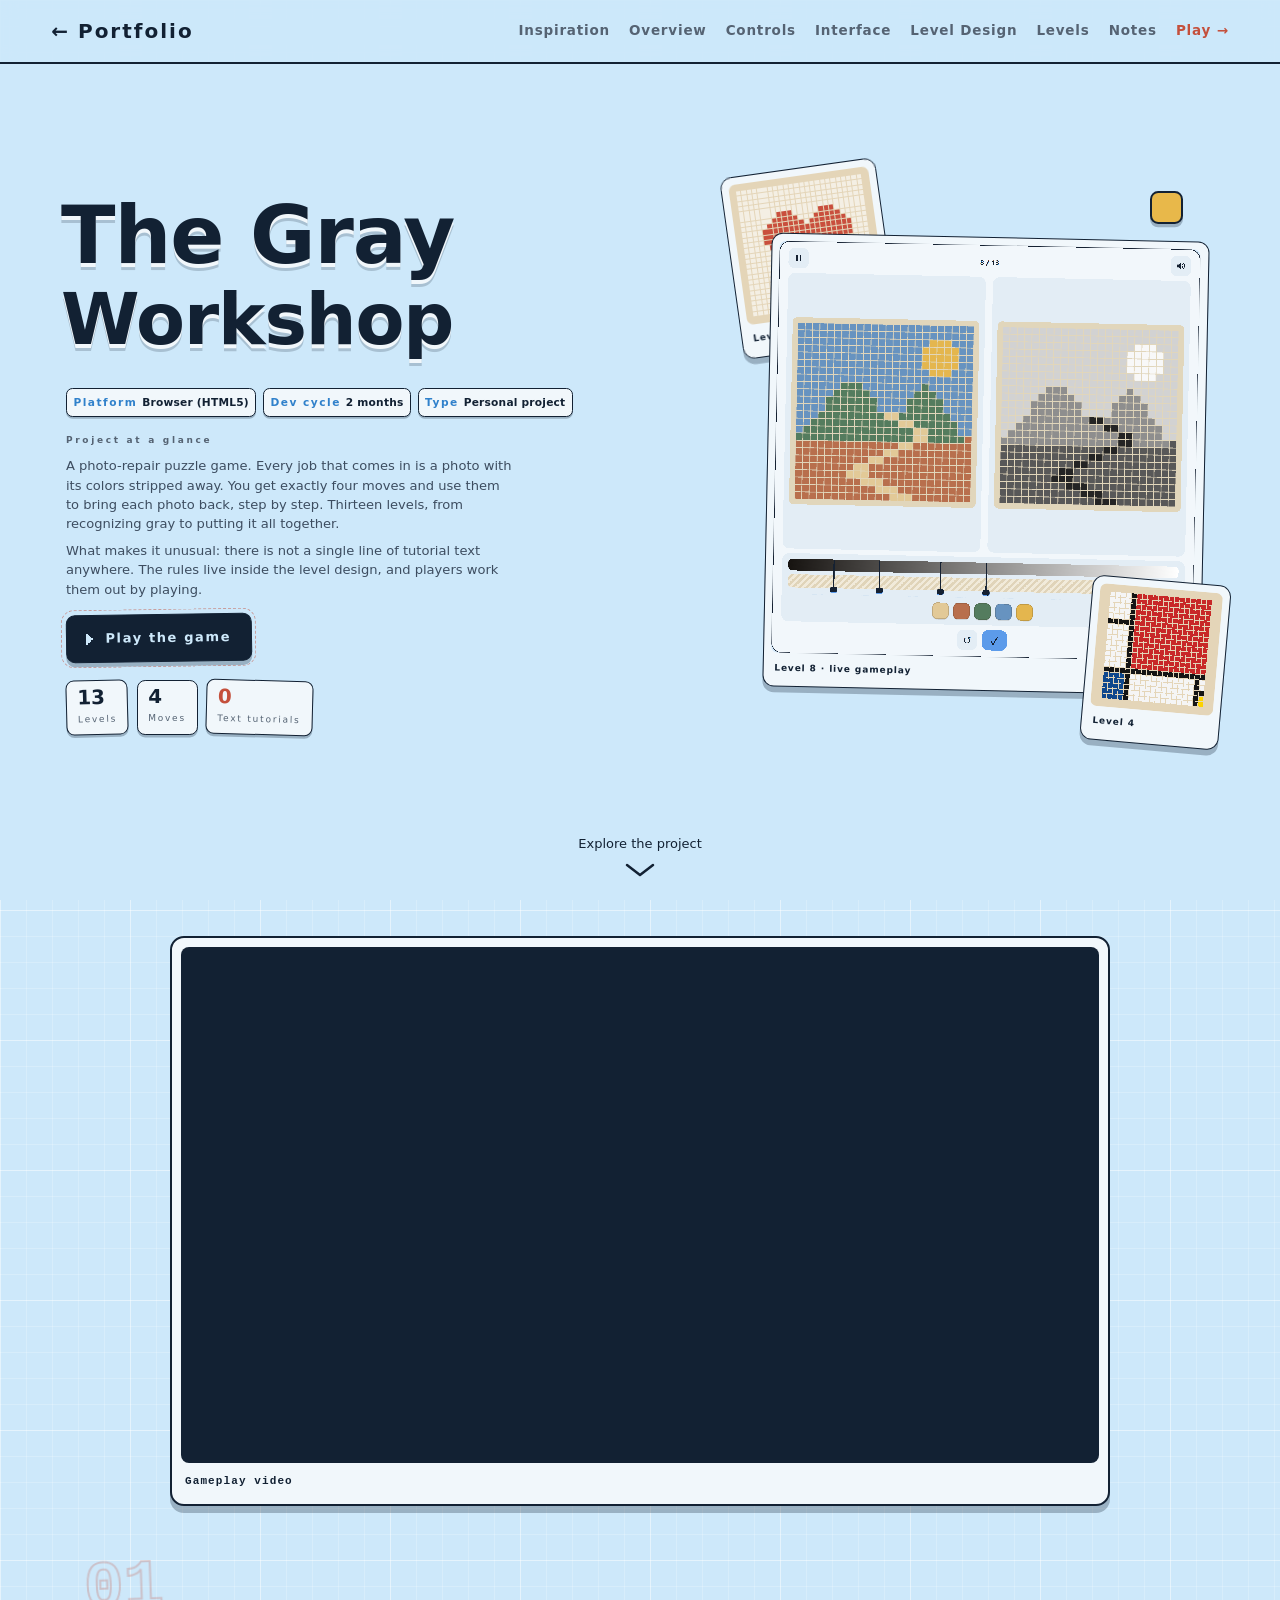
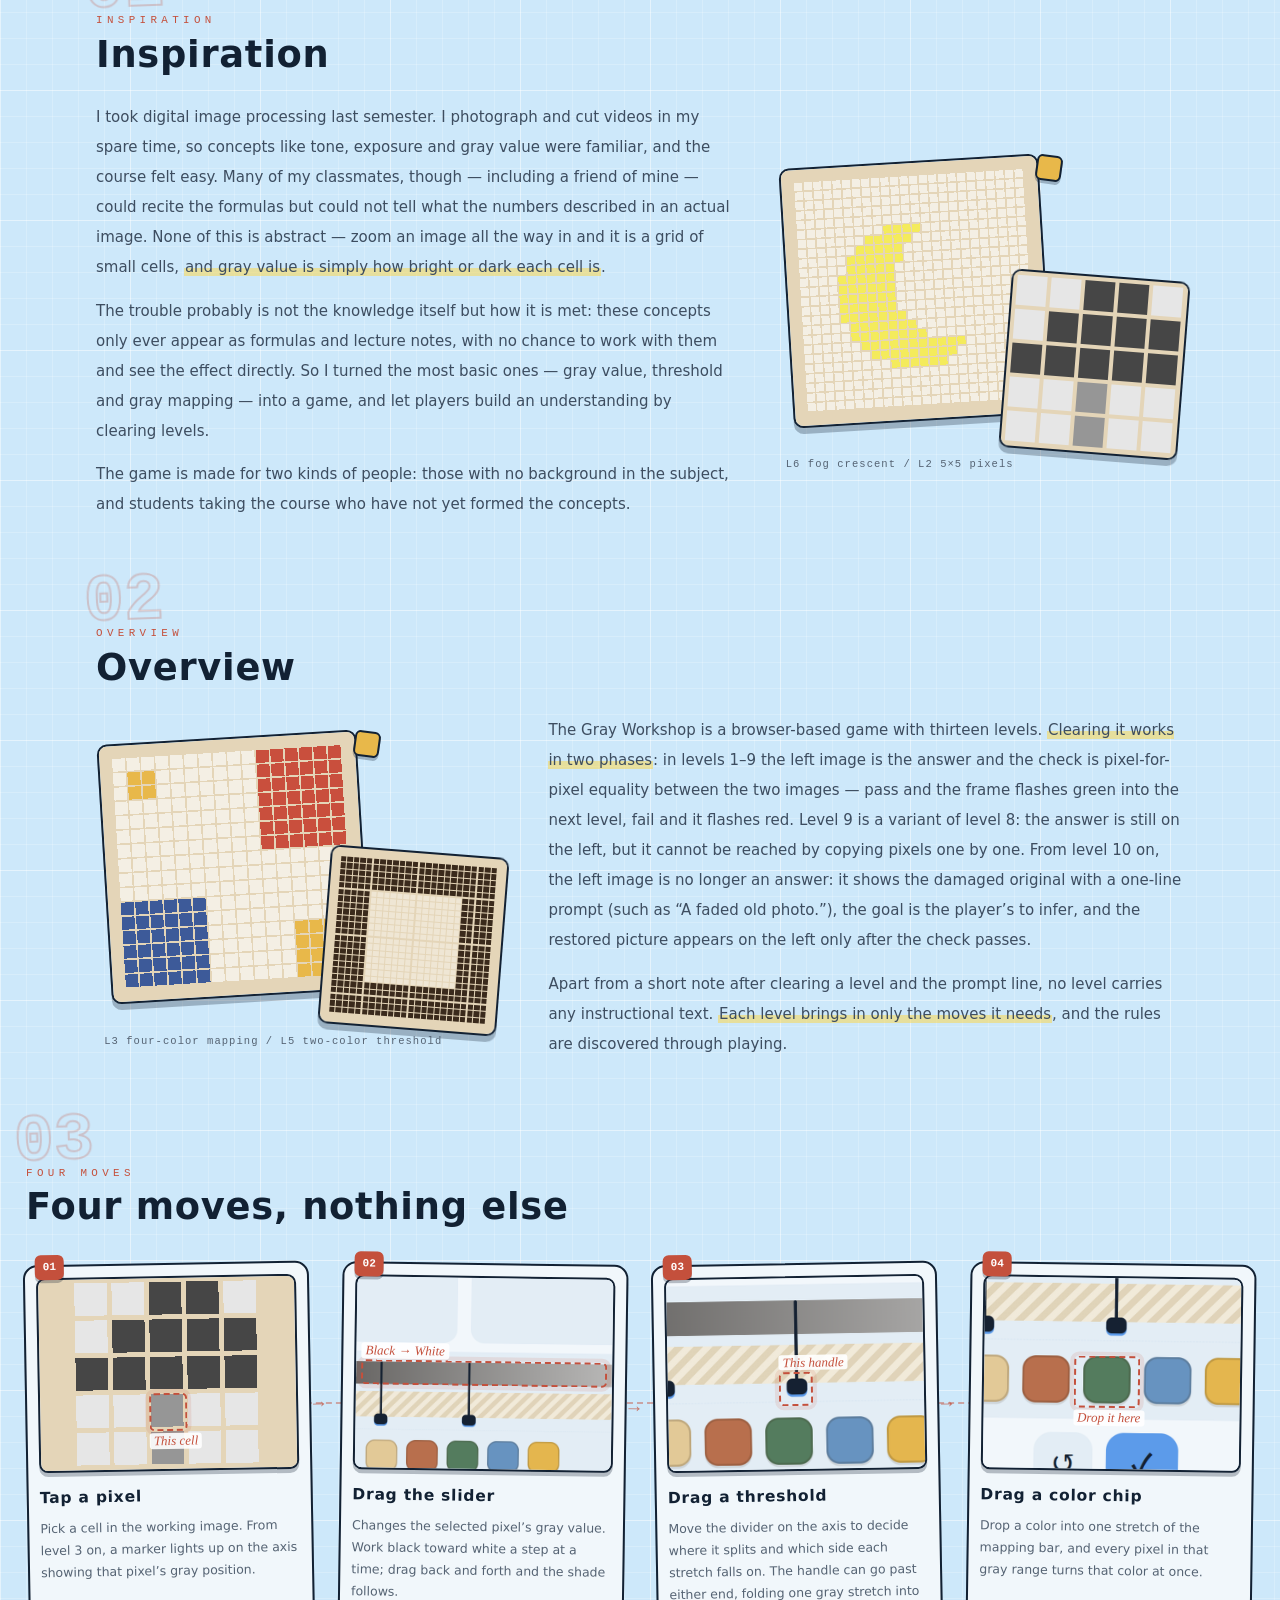
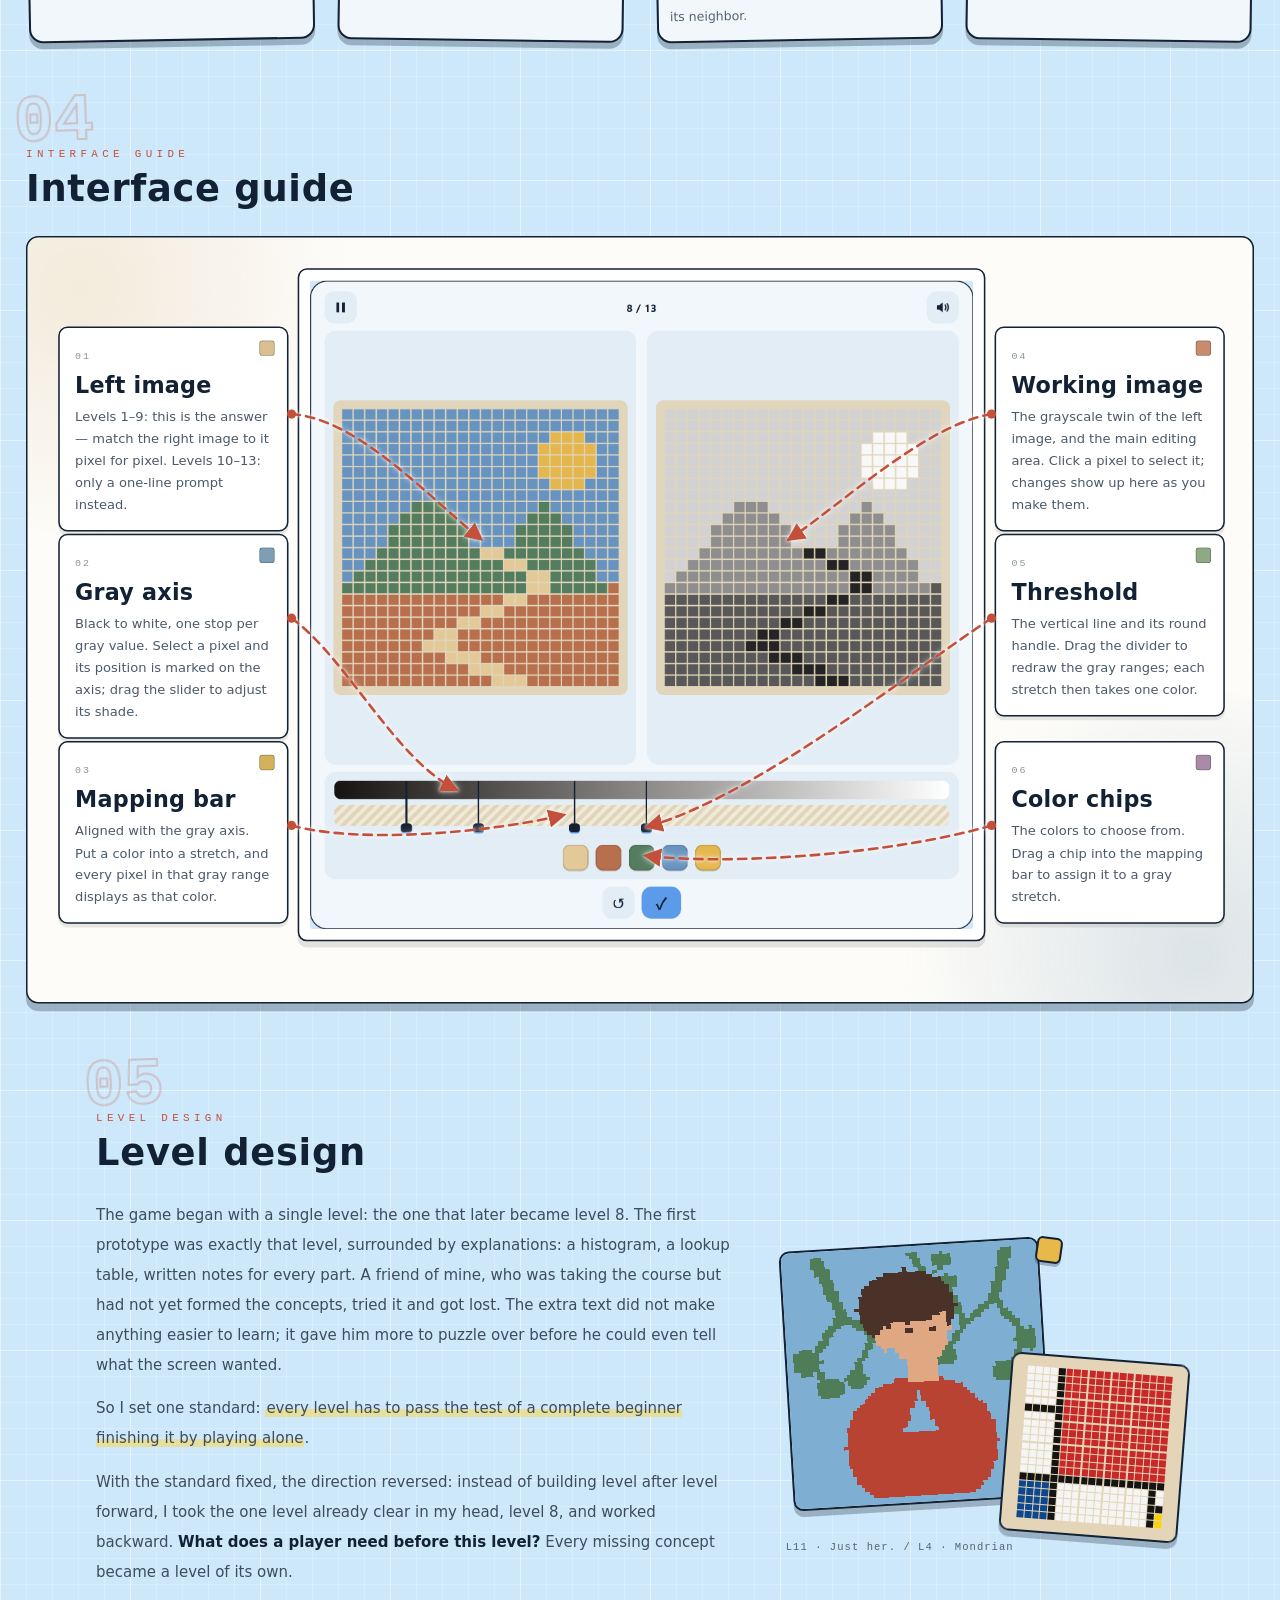
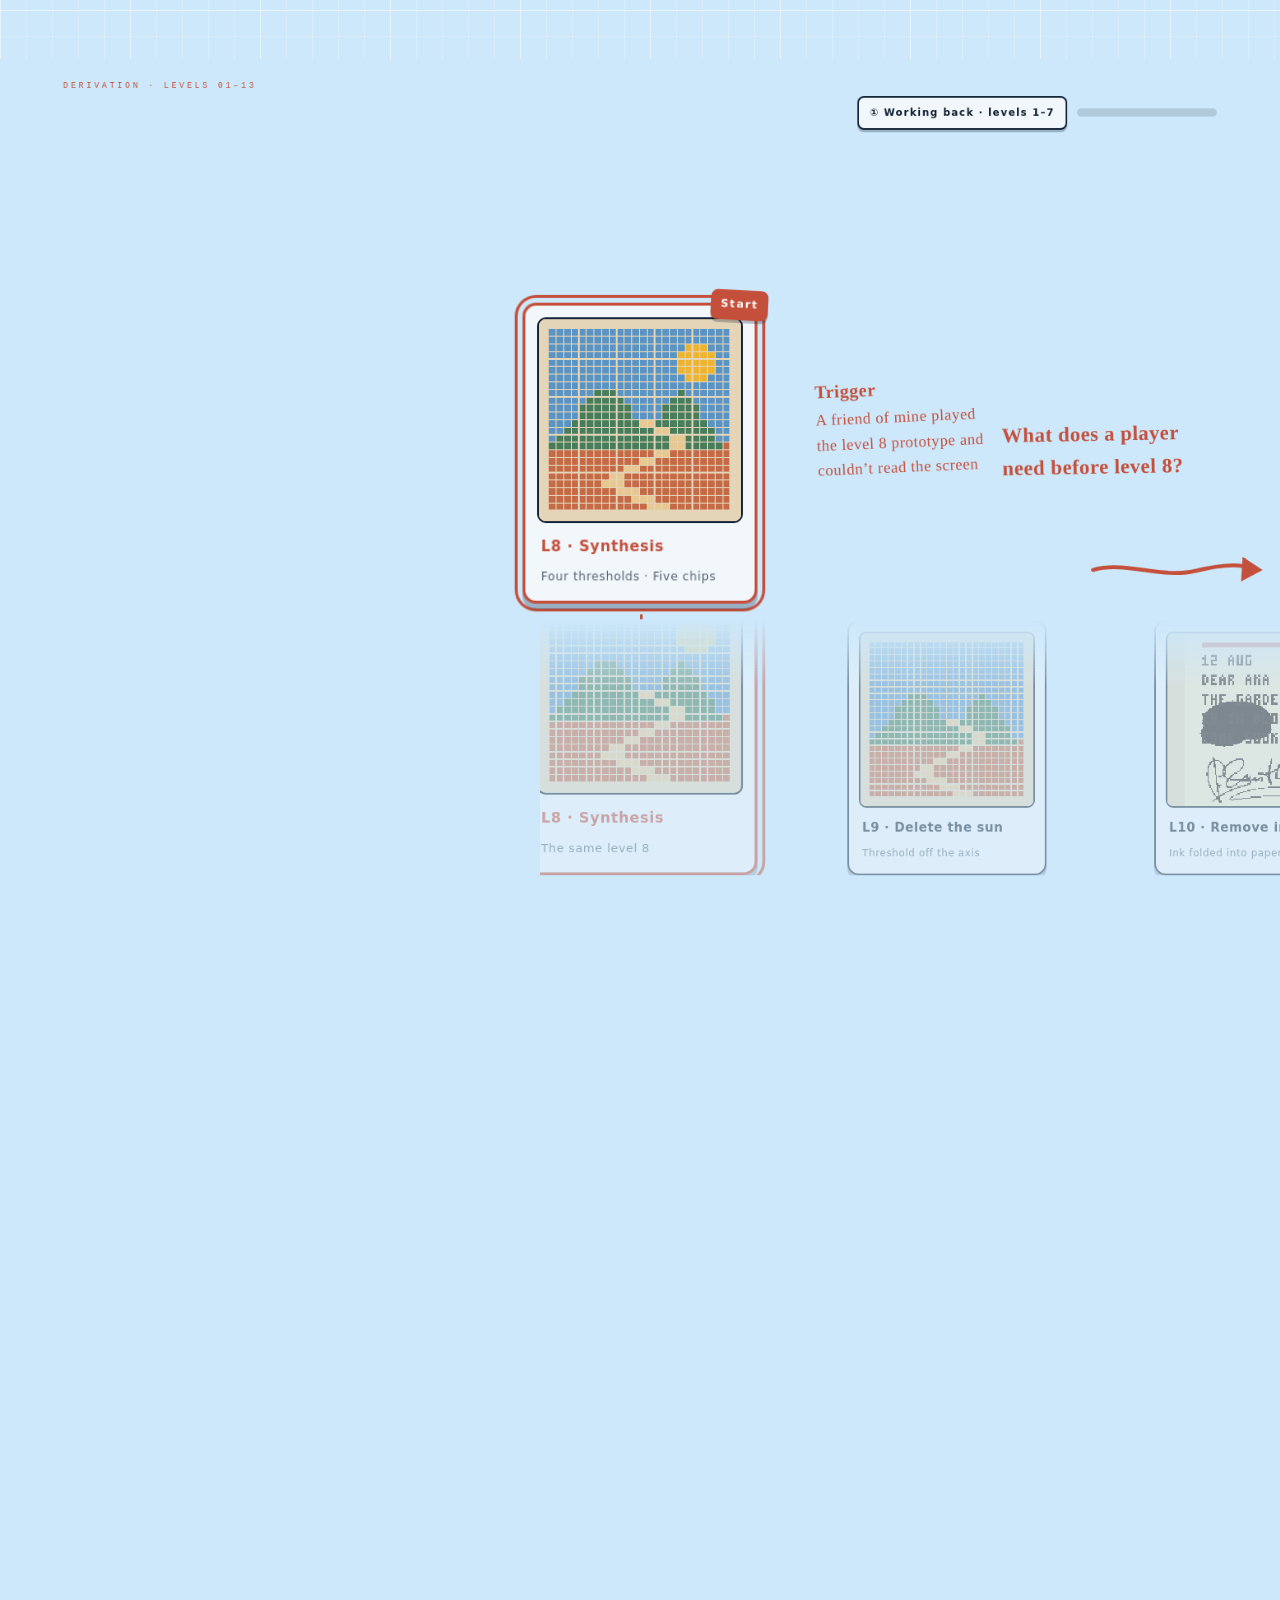
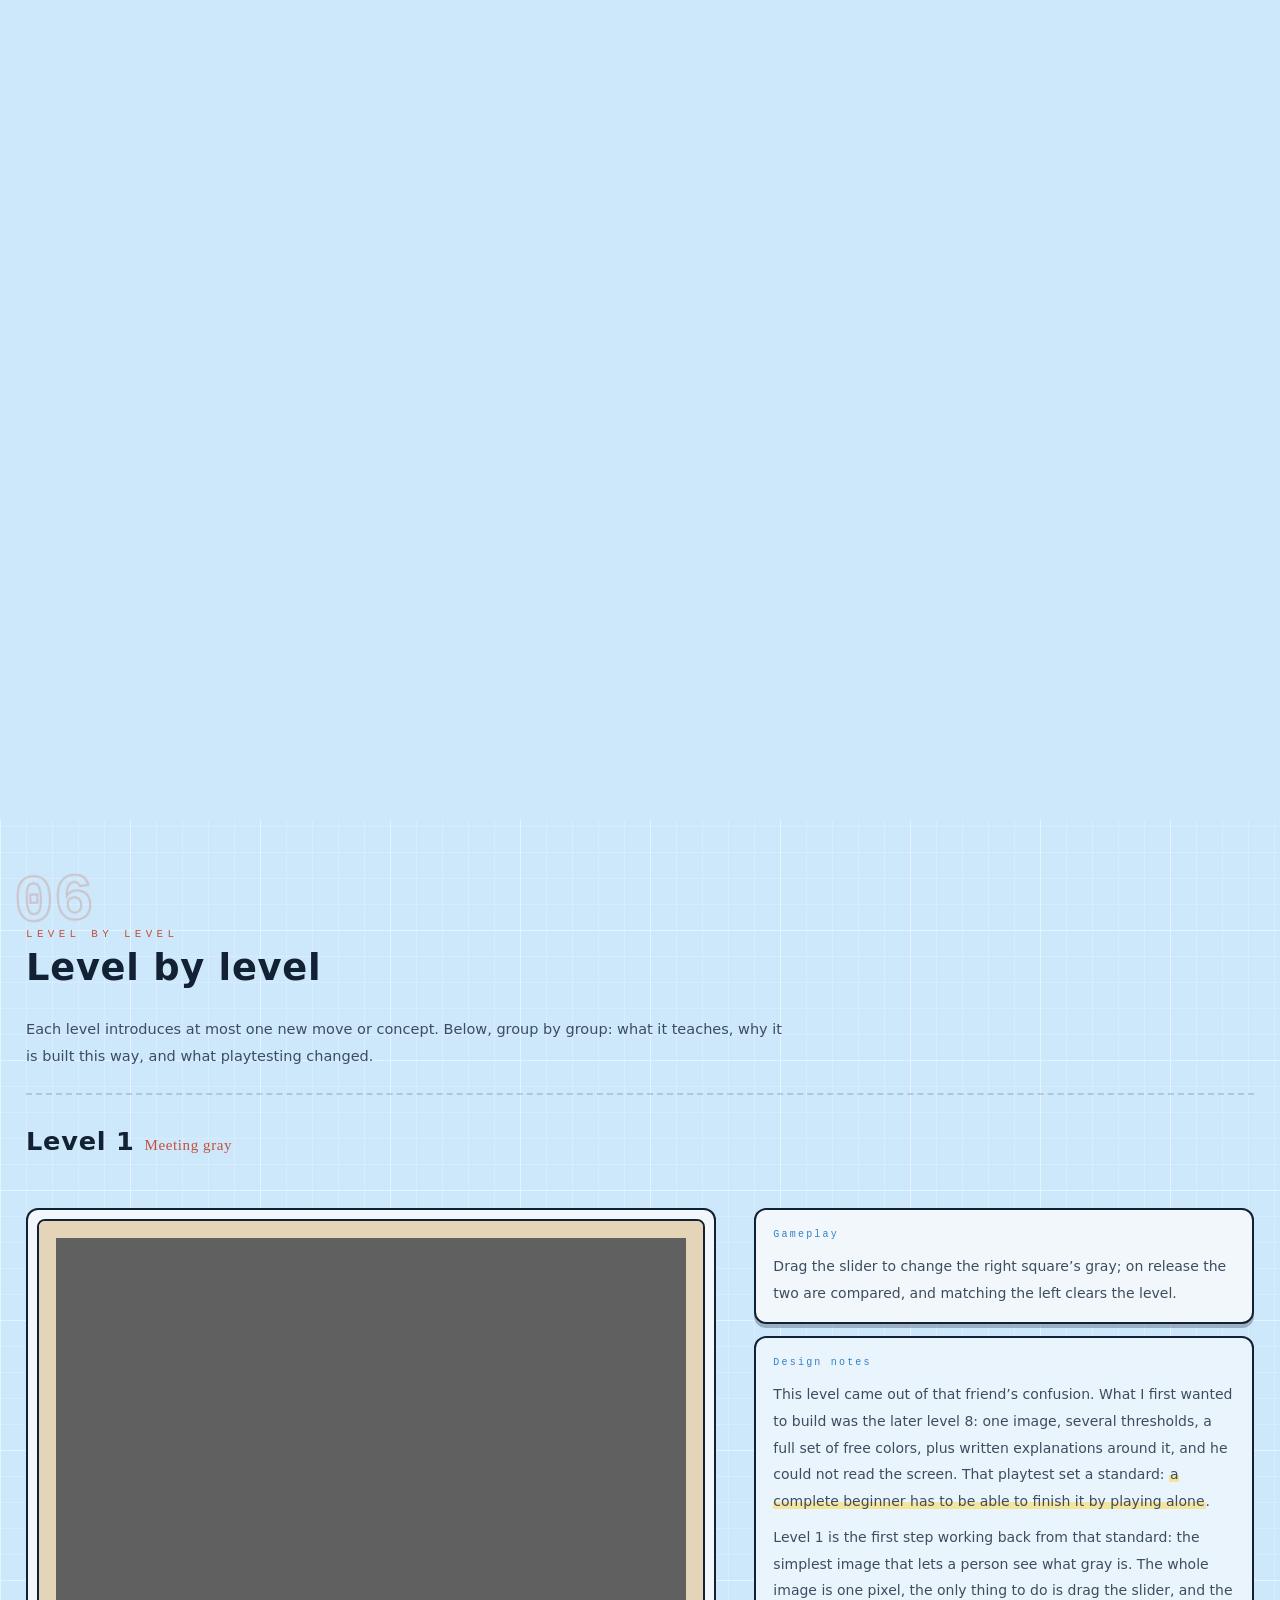
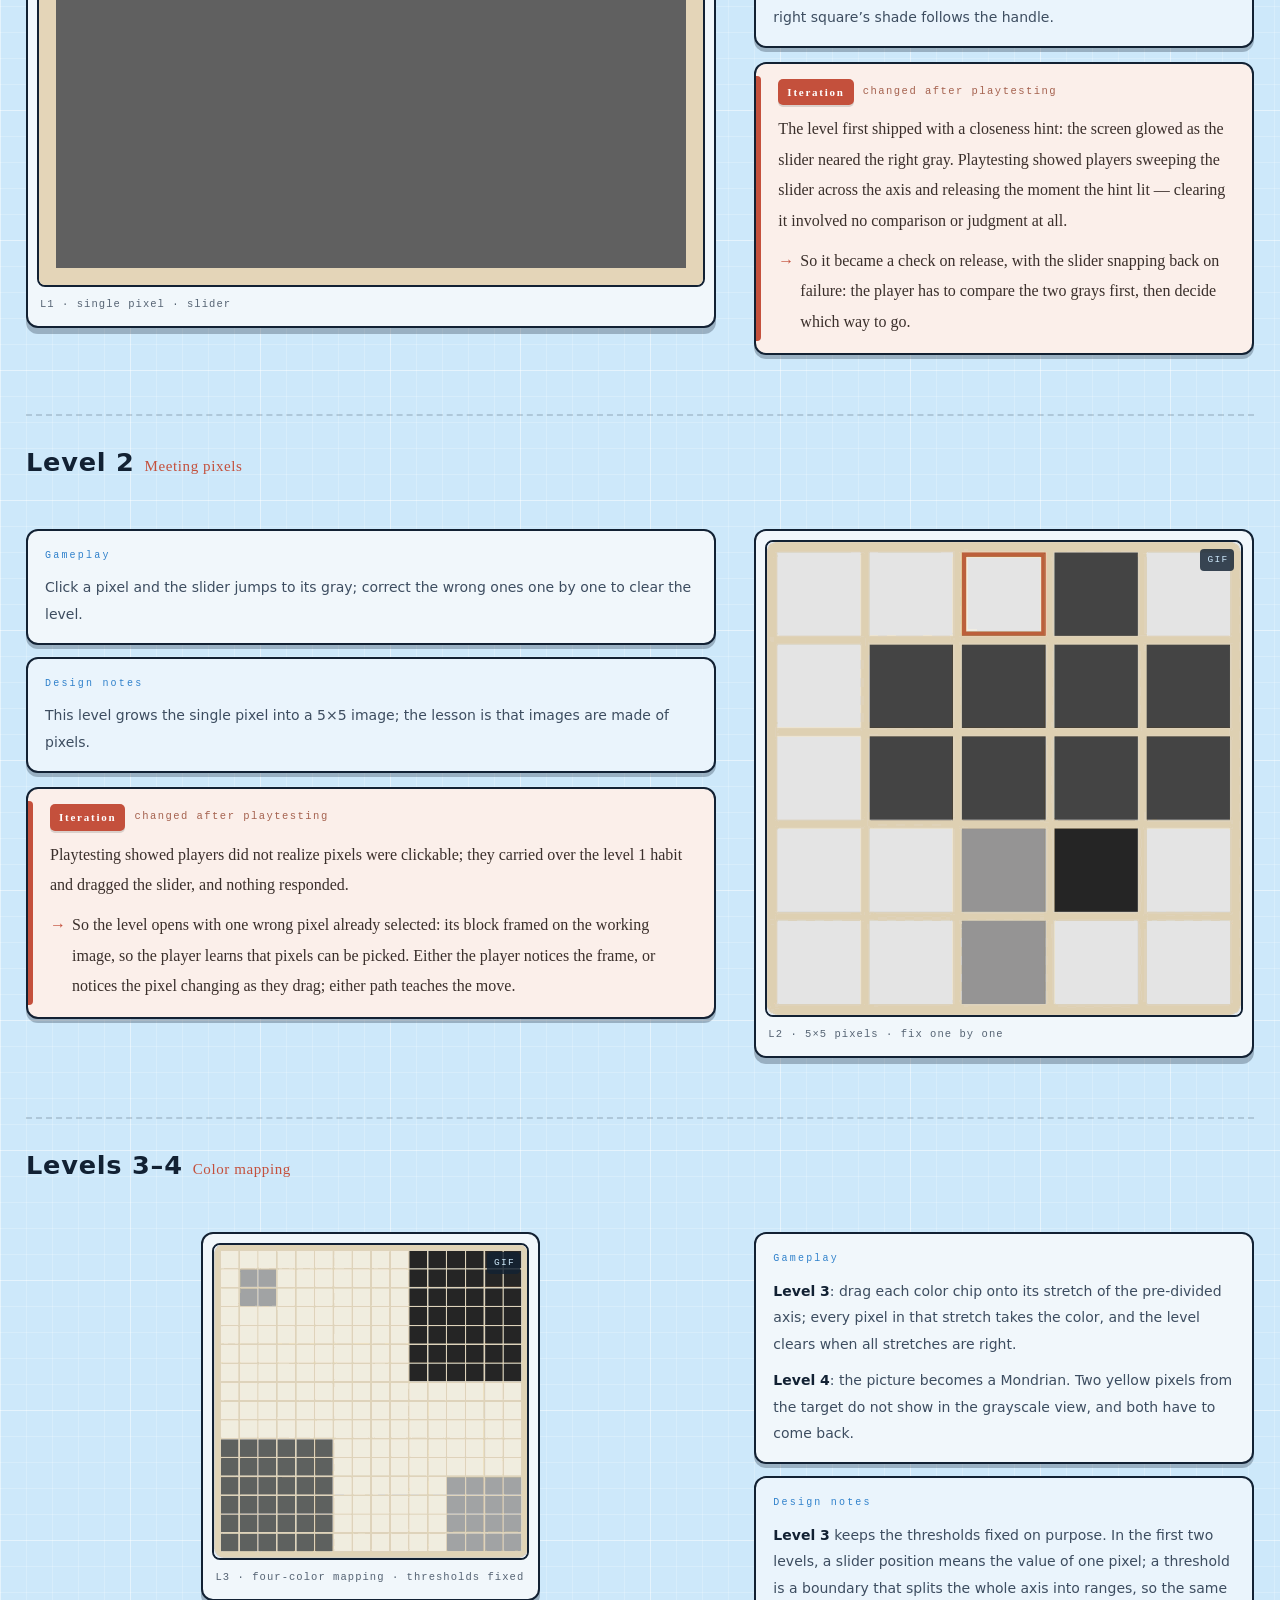
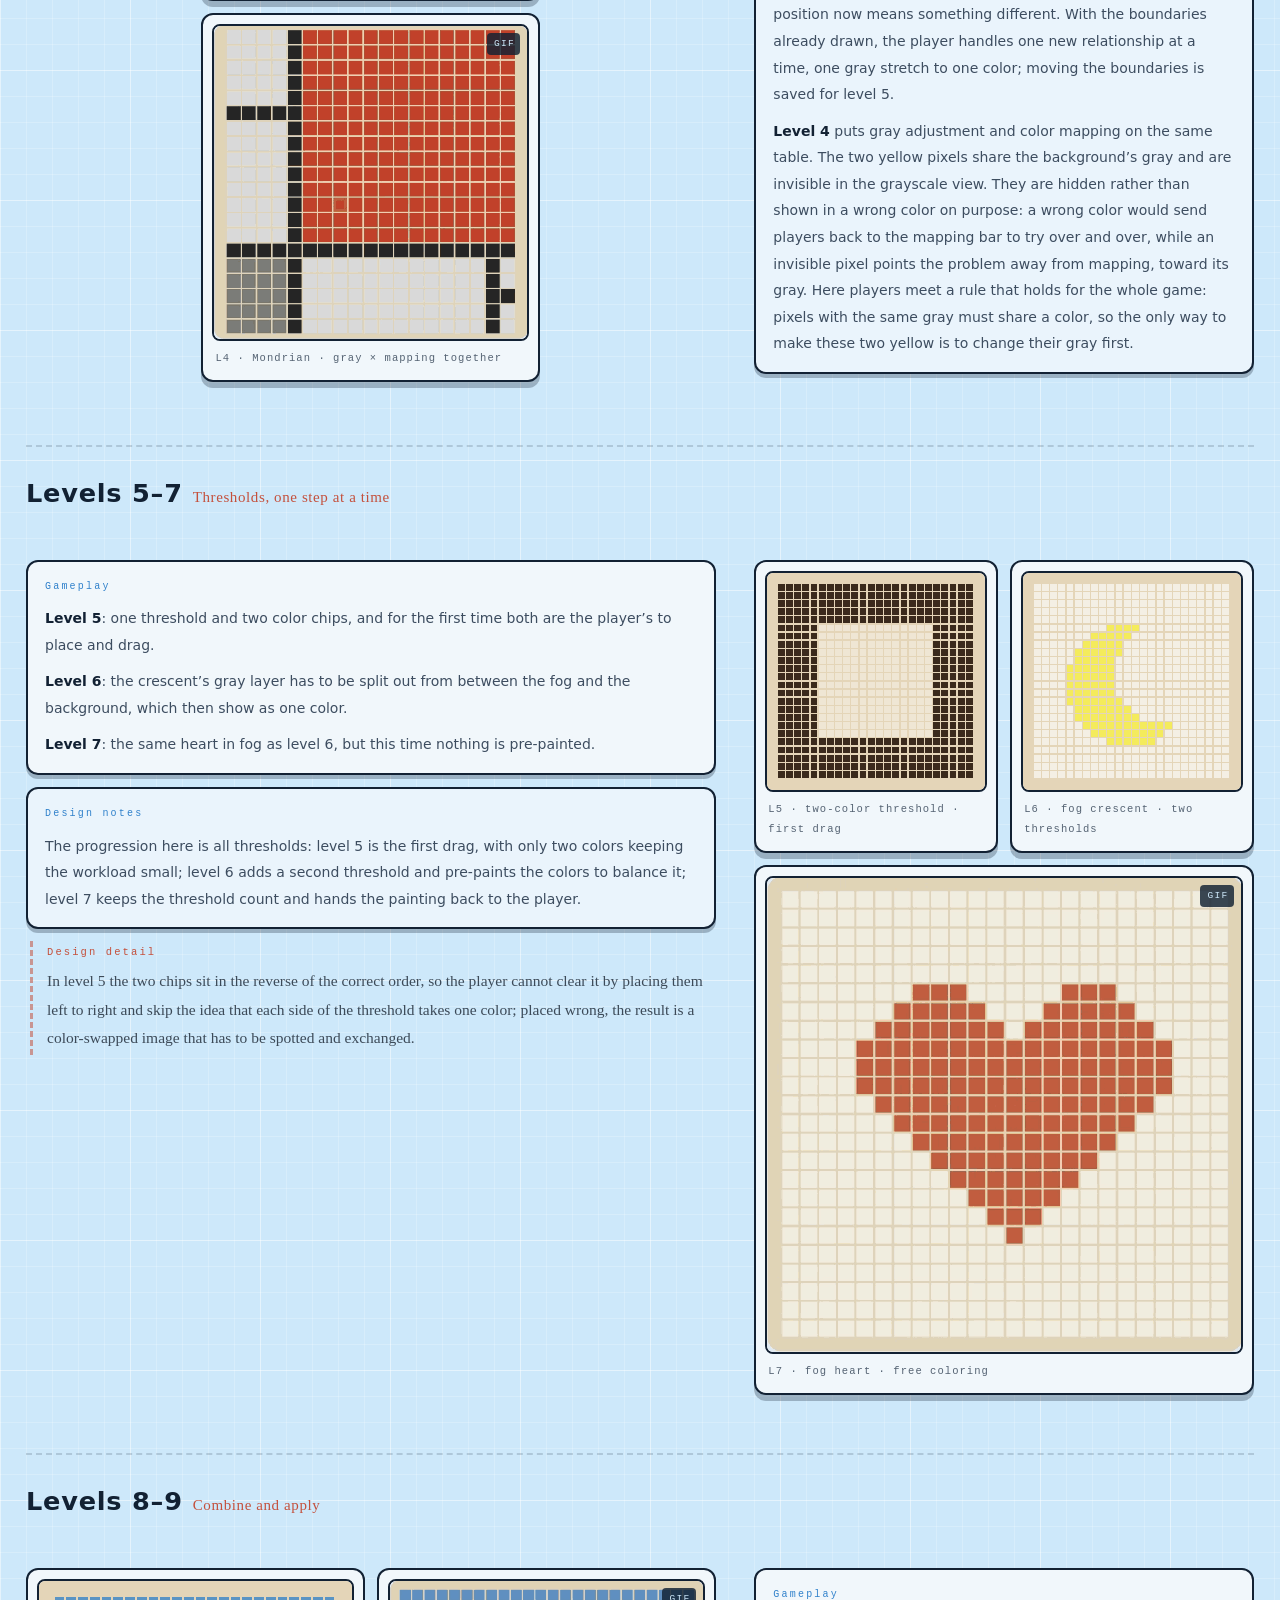
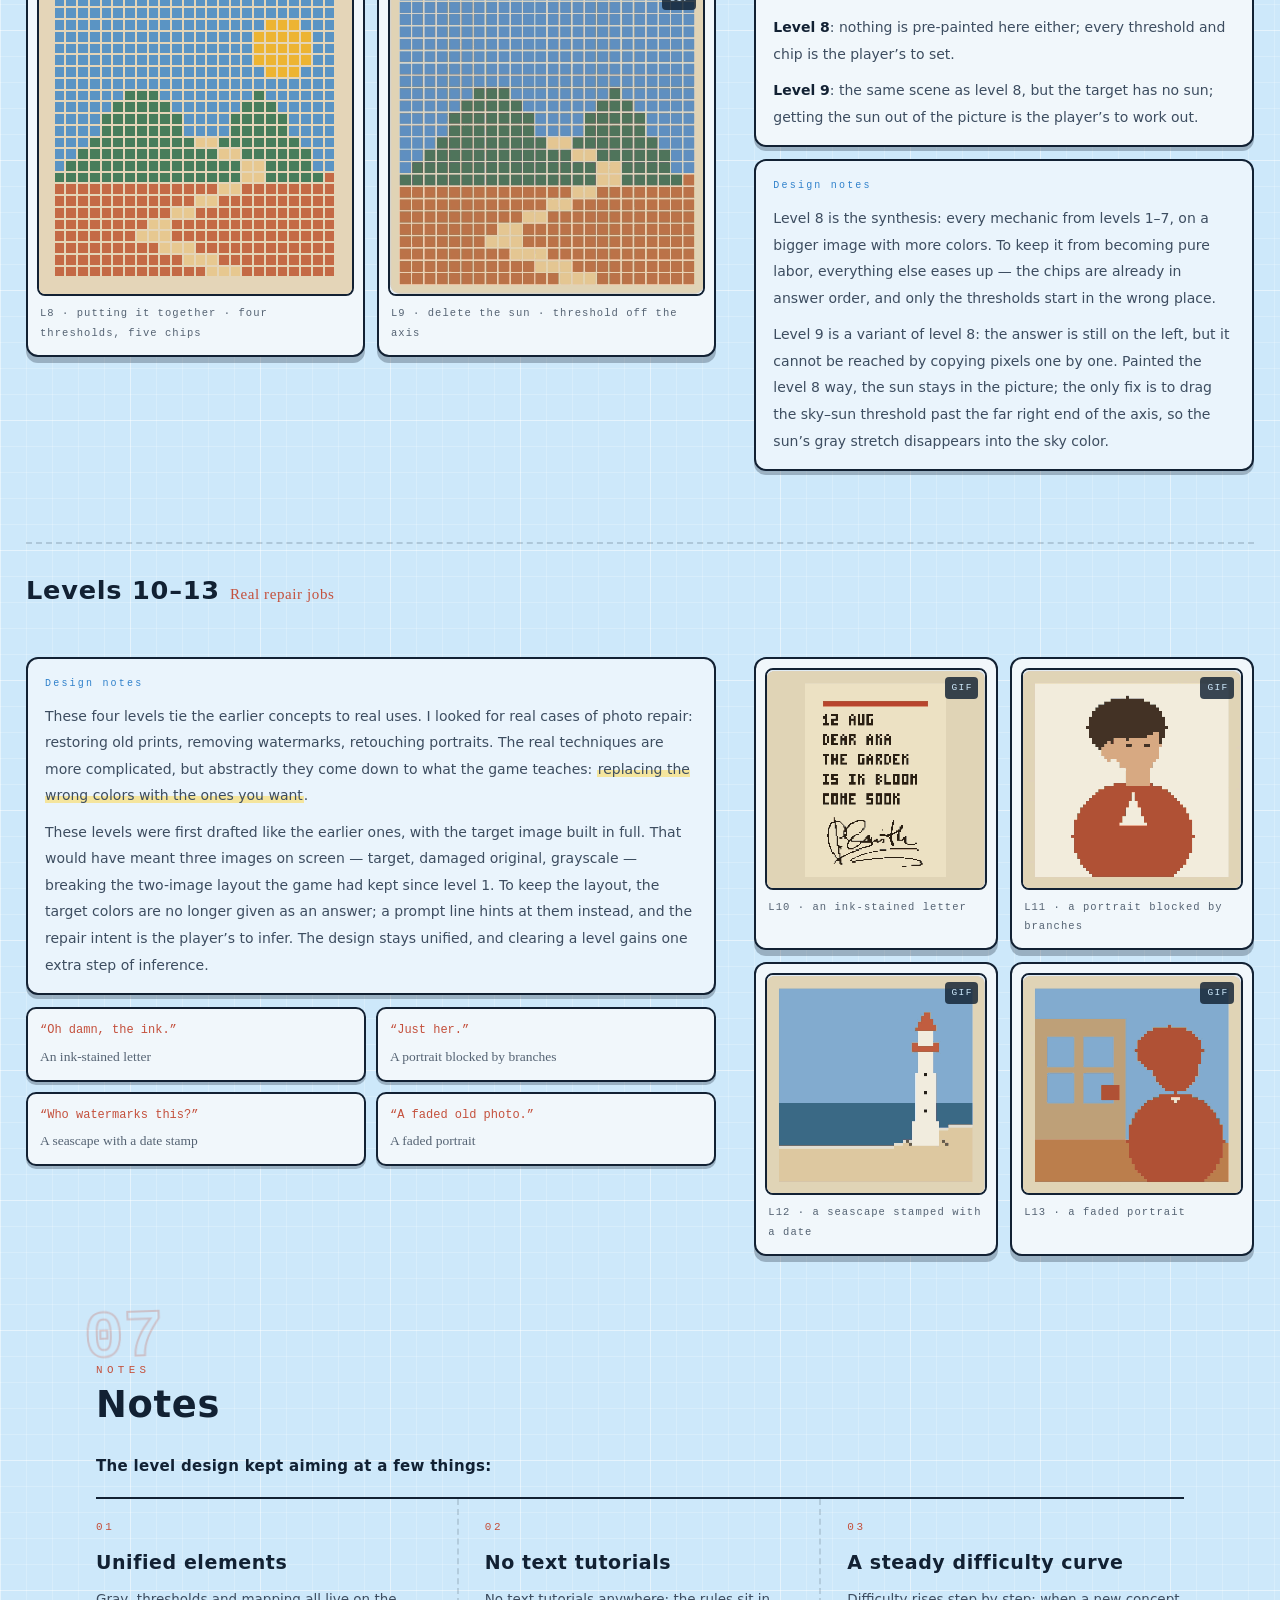
==== commit a0240558: "Restore Gray GIF scale and add terminal portfolio cover" ====
--- a/grayrepair/index.html
+++ b/grayrepair/index.html
@@ -482,6 +482,7 @@
 .lvg-title { font-size: clamp(1.3rem,2vw,1.75rem); font-weight: 900; letter-spacing: .03em; }
 .lvg-title span { font-family: var(--hand); font-weight: 400; font-size: 15px; color: var(--red); margin-left: 10px; letter-spacing: .04em; }
 .lvg-media { display: grid; gap: 12px; grid-template-columns: 1fr; }
+.lvg-media.stacked { width: calc((100% - 12px) / 2); justify-self: center; }
 .lvg-media.two, .lvg-media.multi { grid-template-columns: 1fr 1fr; }
 .lvg-media.multi .shot:last-child:nth-child(odd) { grid-column: 1 / -1; }
 .shot {
@@ -615,6 +616,7 @@
   .hero .card-side1, .hero .card-side2 { display: none; }
   .ops-rail { grid-template-columns: 1fr; }
   .lvg-media.two, .lvg-media.multi, .scene-row { grid-template-columns: 1fr; }
+  .lvg-media.stacked { width: min(100%, 420px); }
   .rail-hud { display: none; }
 }
 @media (max-width: 1050px) {
@@ -1089,7 +1091,7 @@
       <div class="lvg-head">
         <h3 class="lvg-title">Levels 3–4<span>Color mapping</span></h3>
       </div>
-      <div class="lvg-media">
+      <div class="lvg-media stacked">
         <figure class="shot">
           <div class="shot-img"><span class="gif-badge">GIF</span><img class="px" src="素材/level-03.gif" alt="Level 3, animated"></div>
           <figcaption>L3 · four-color mapping · thresholds fixed</figcaption>
